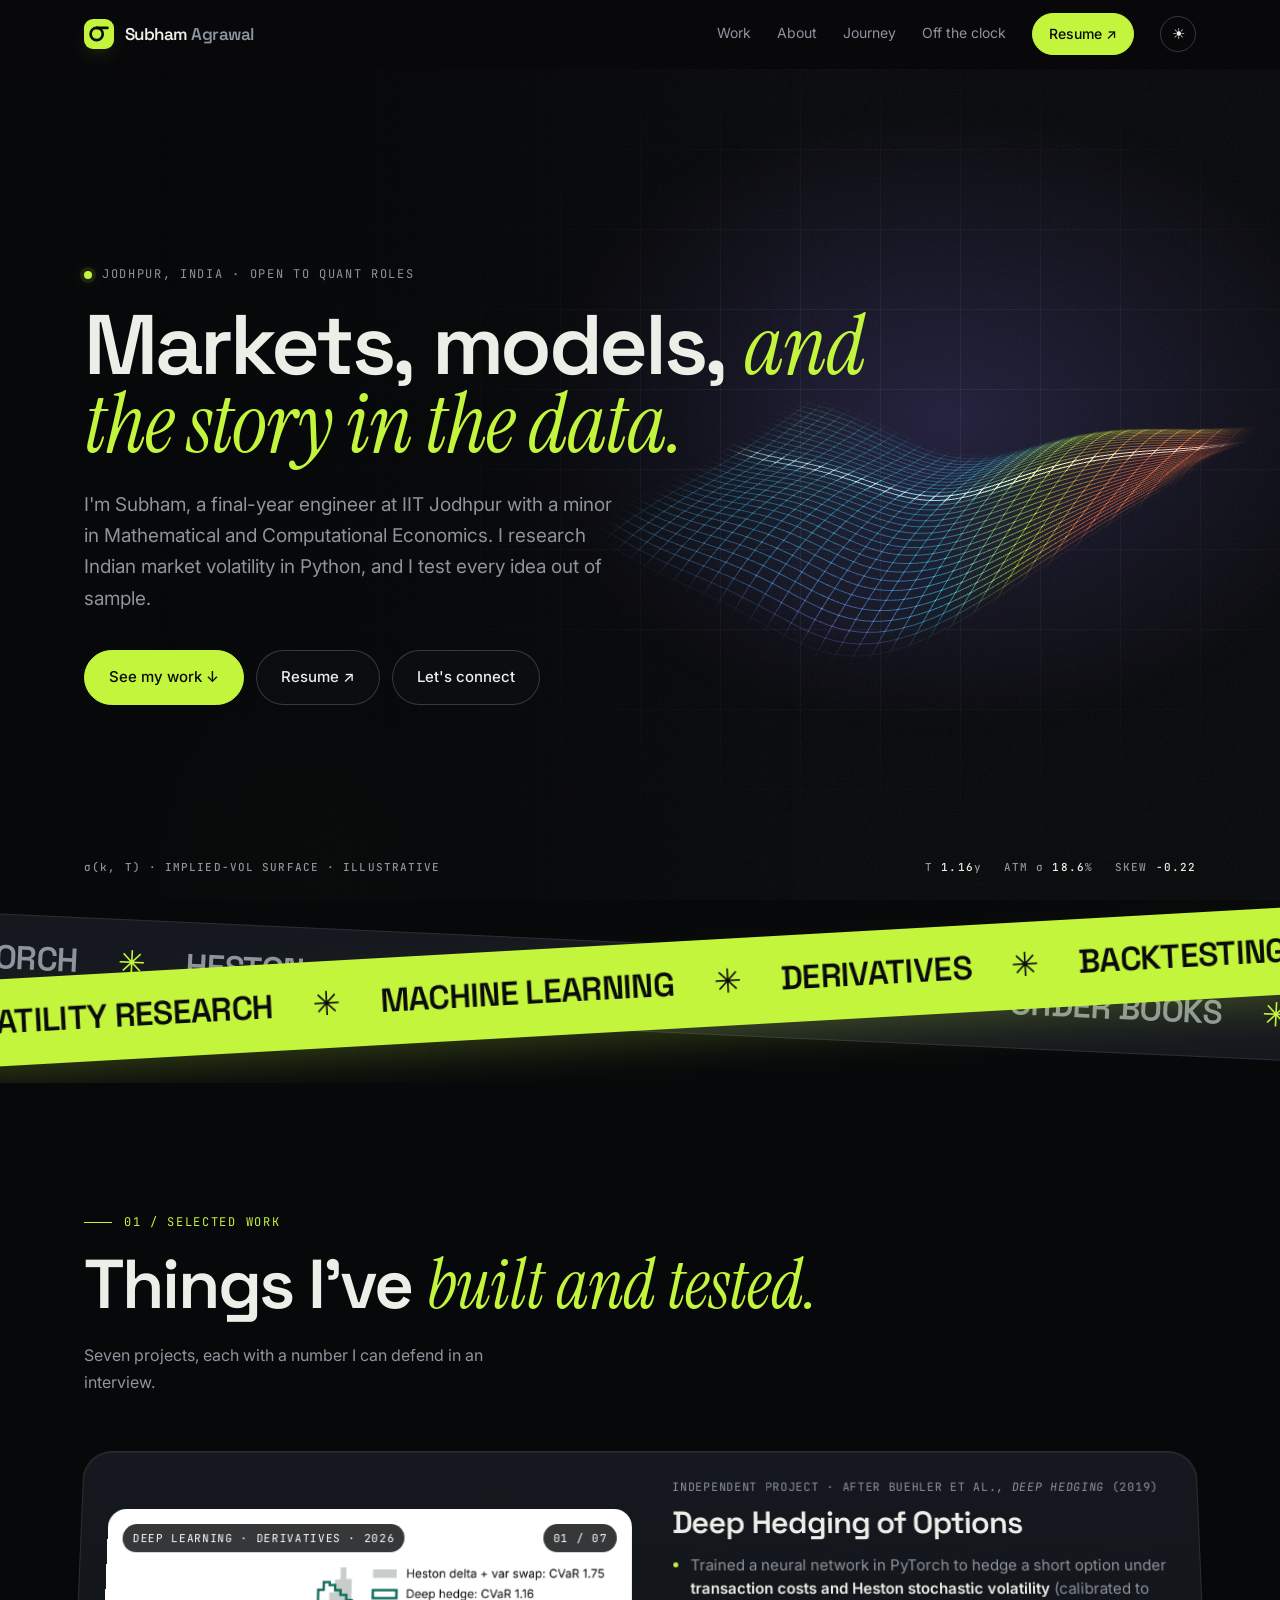
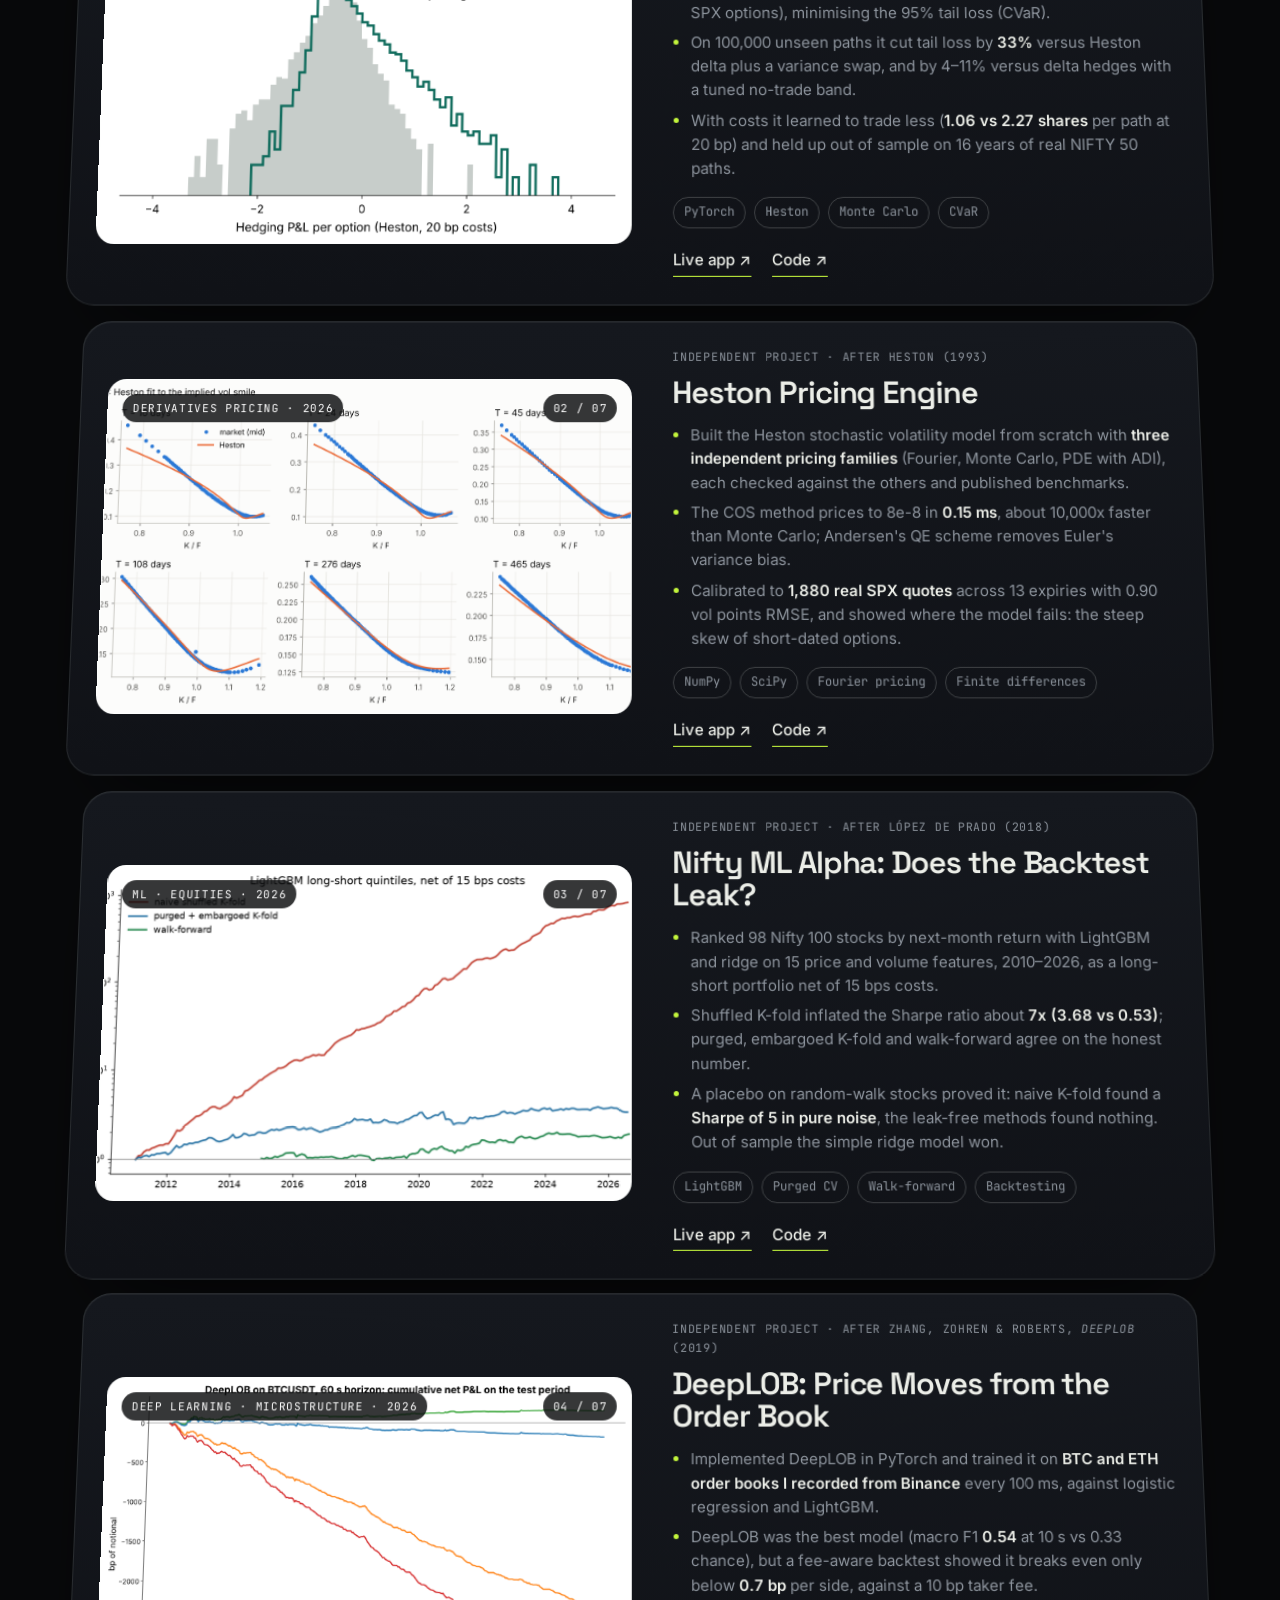
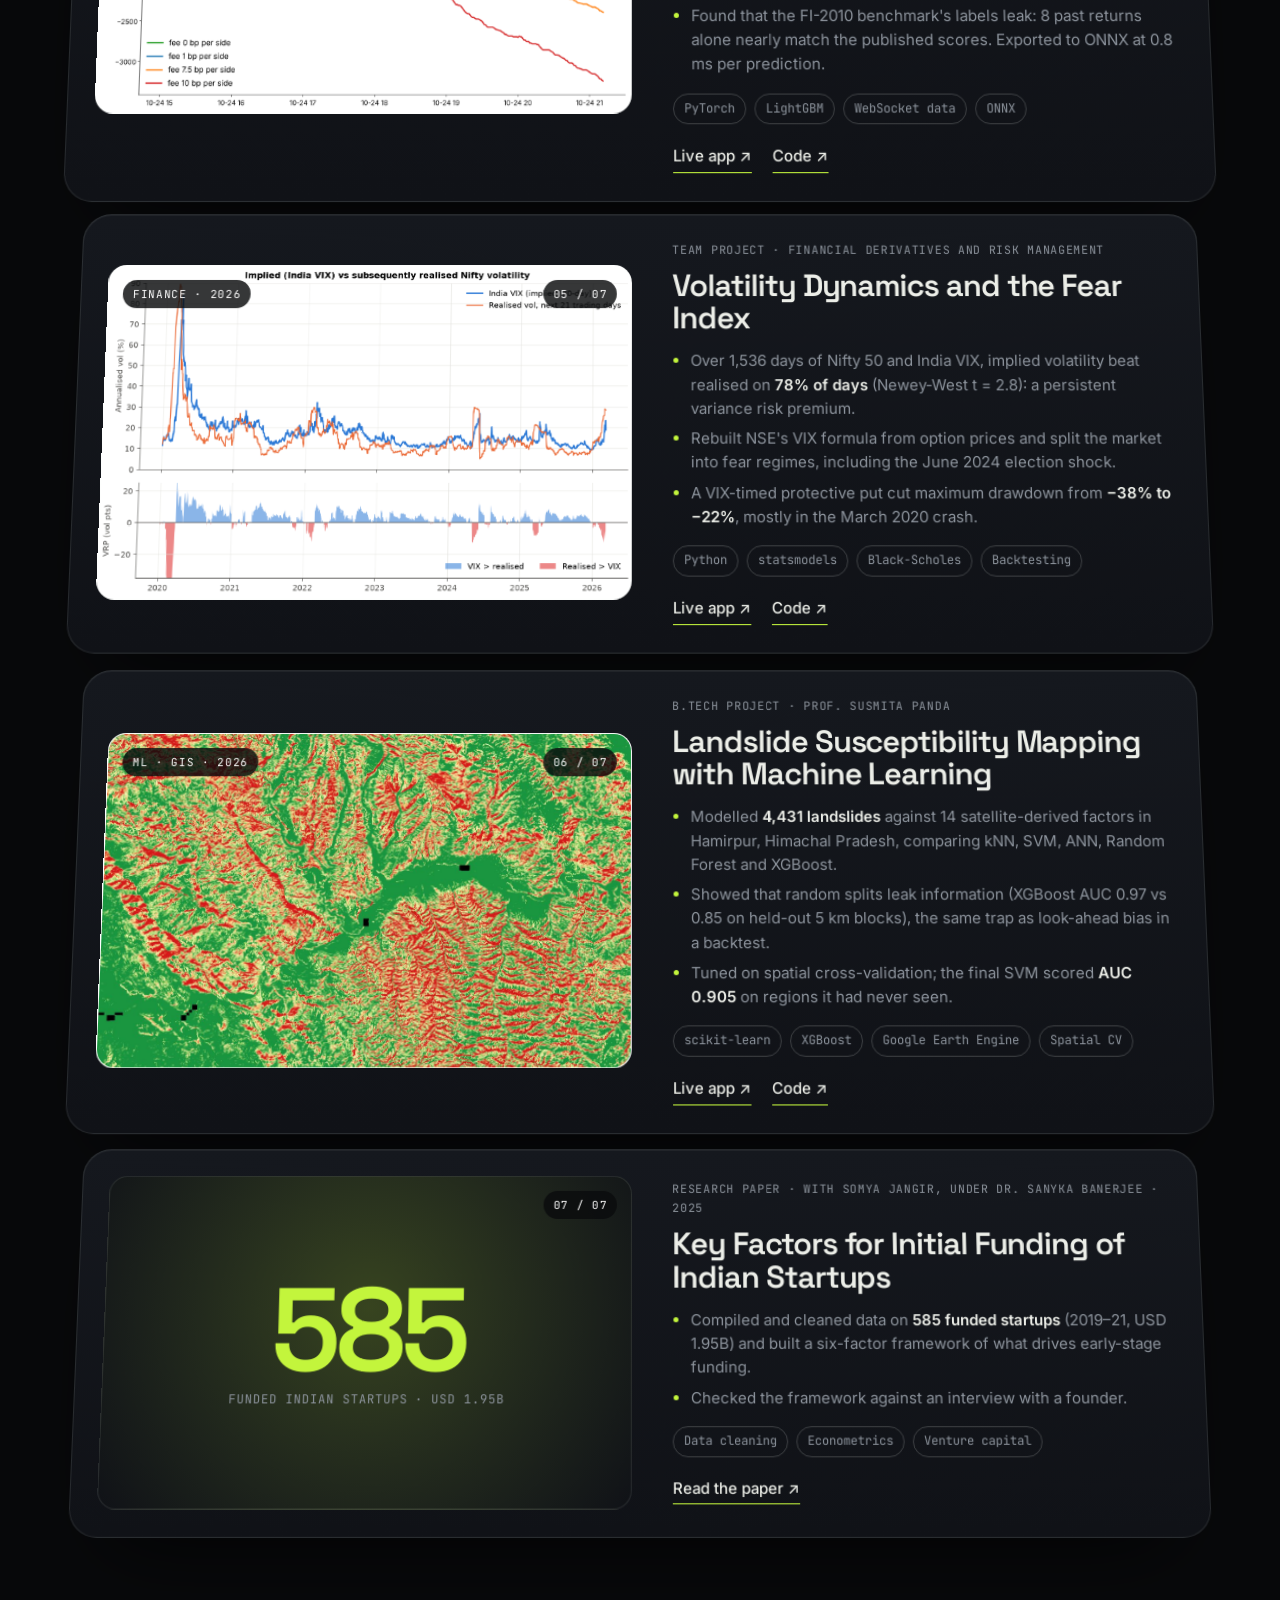
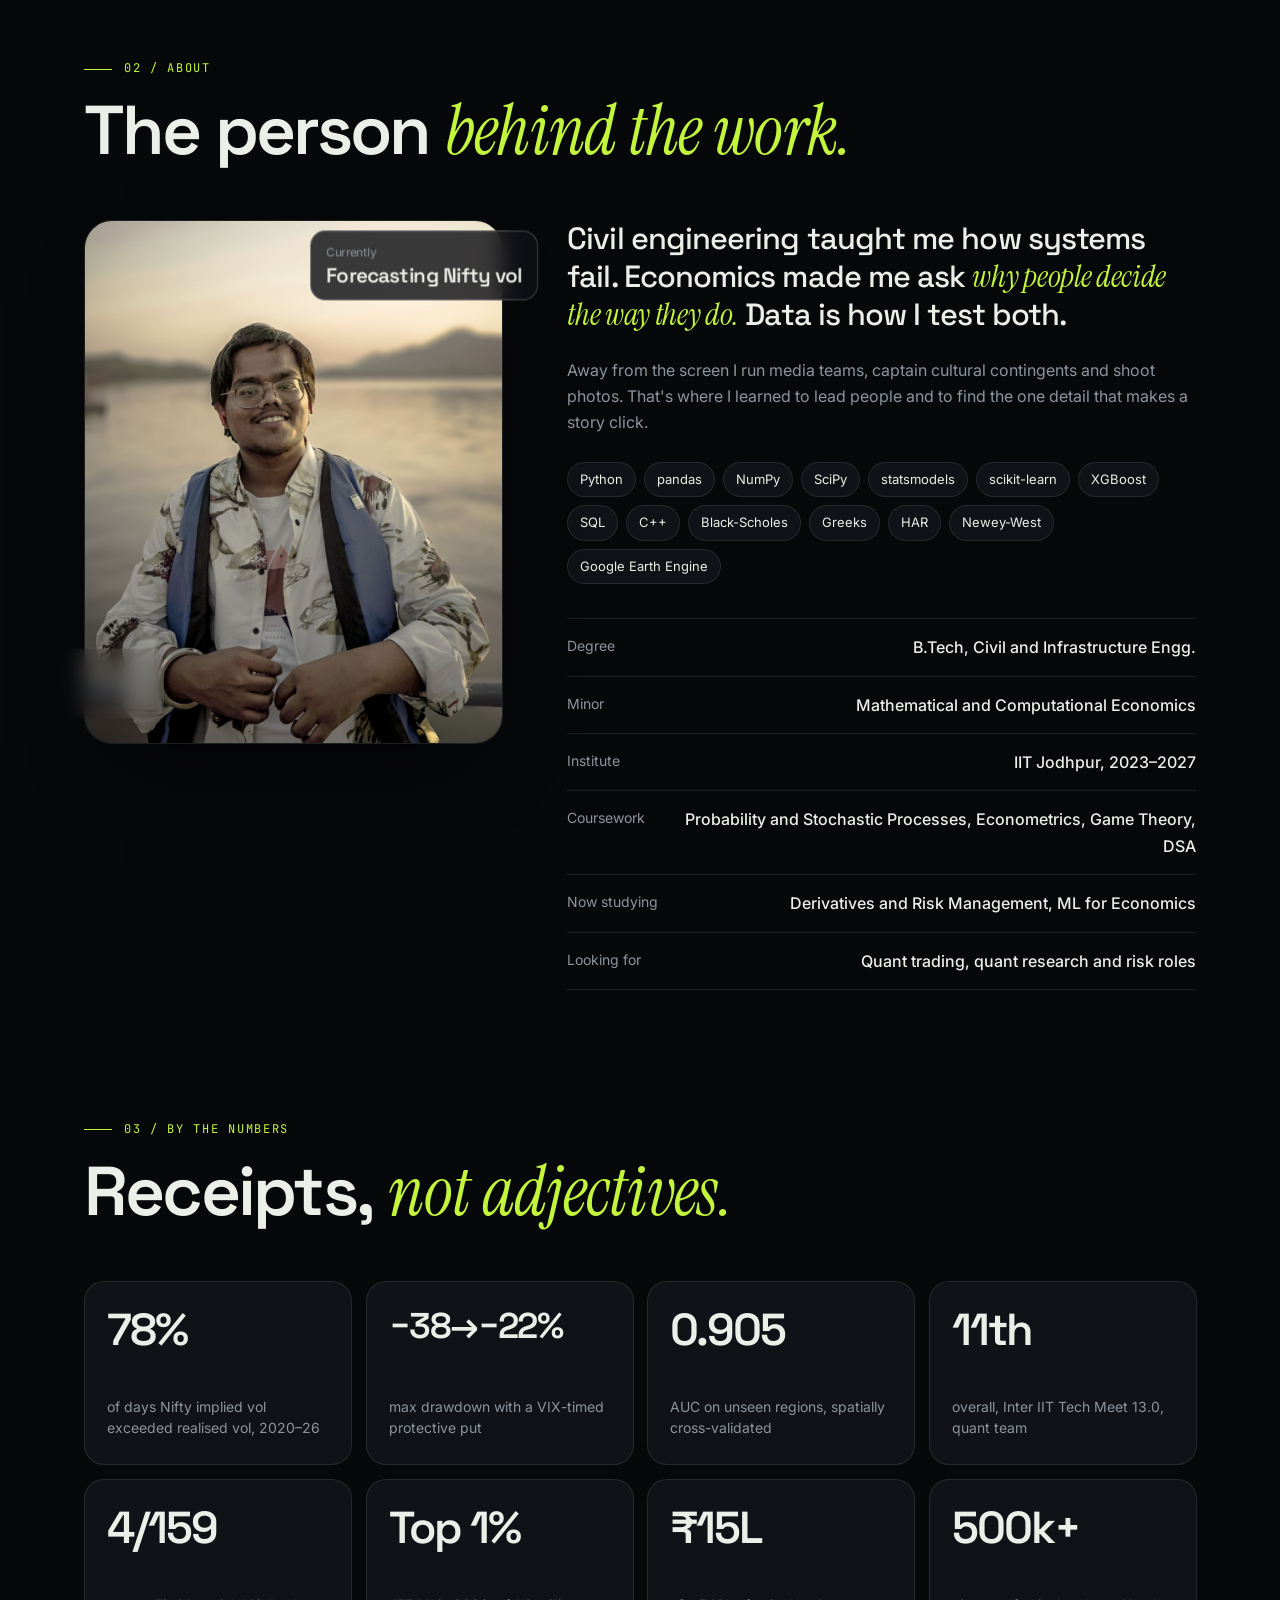
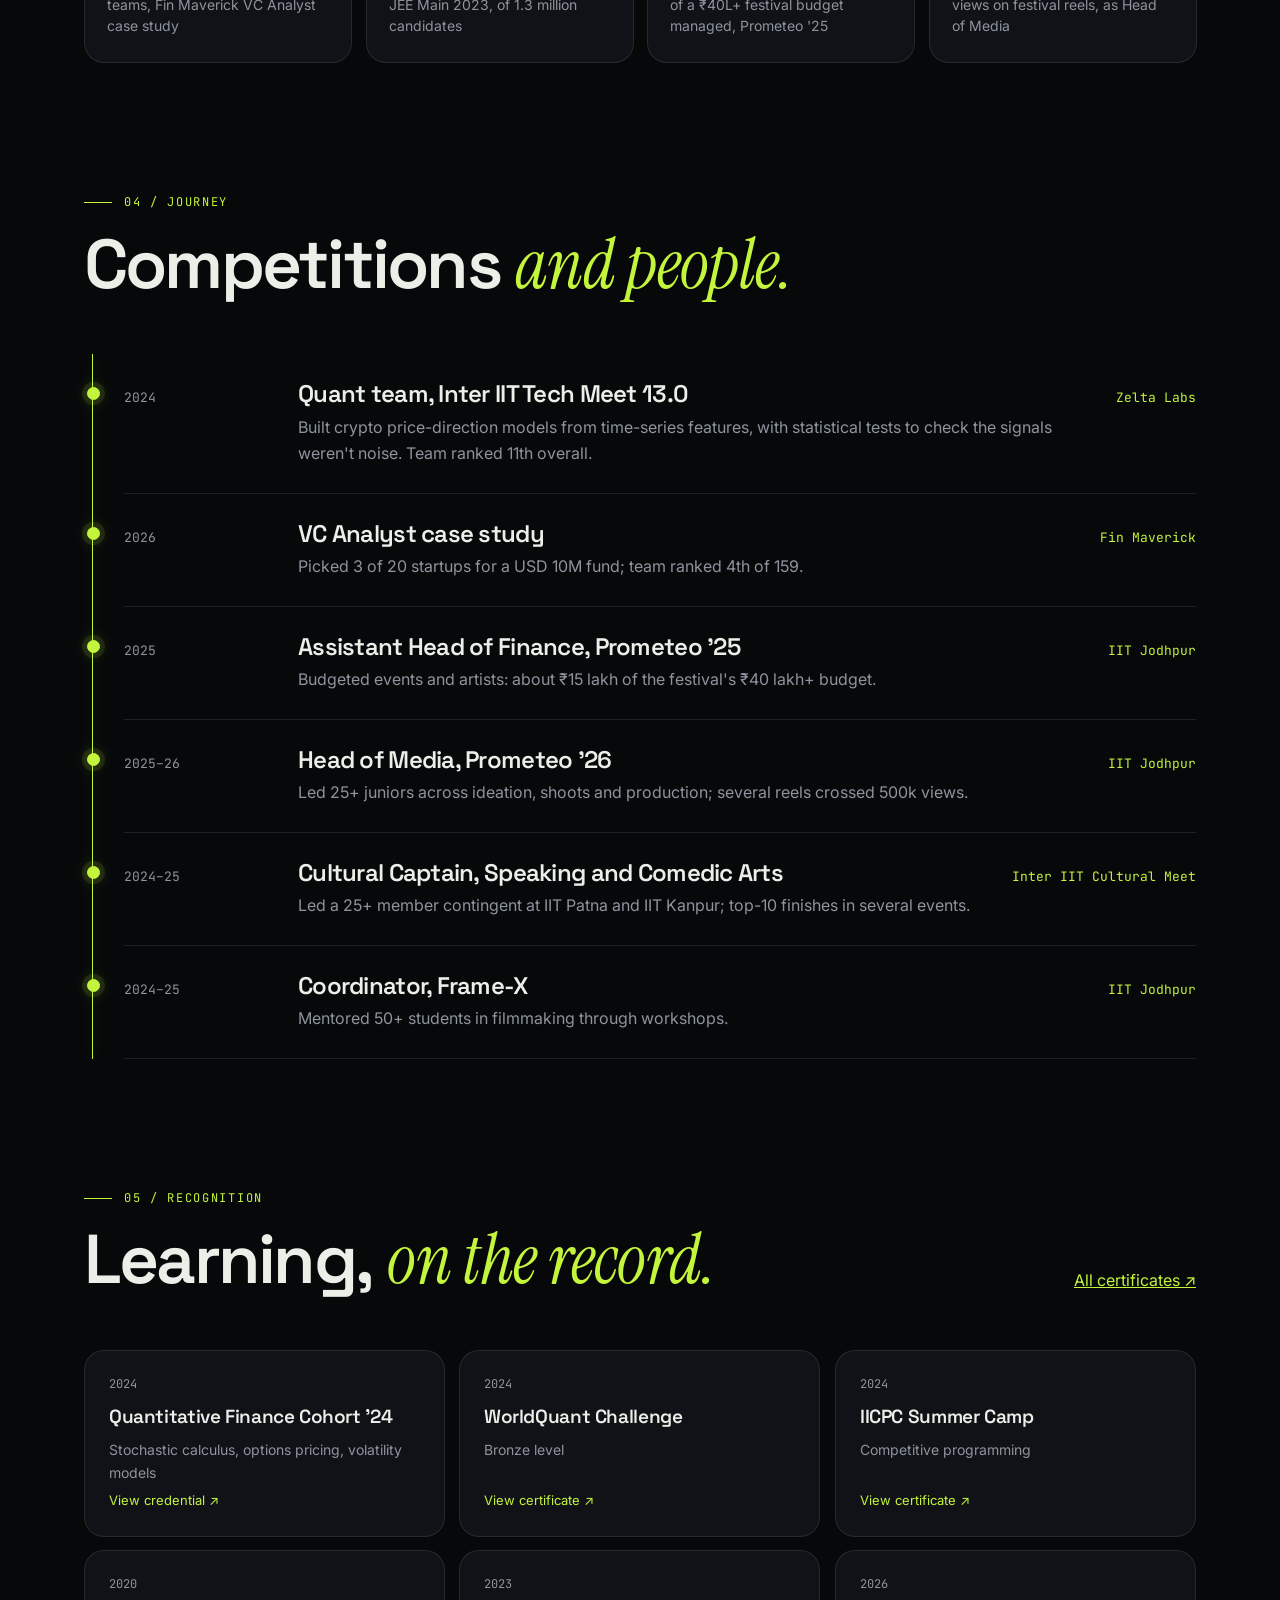
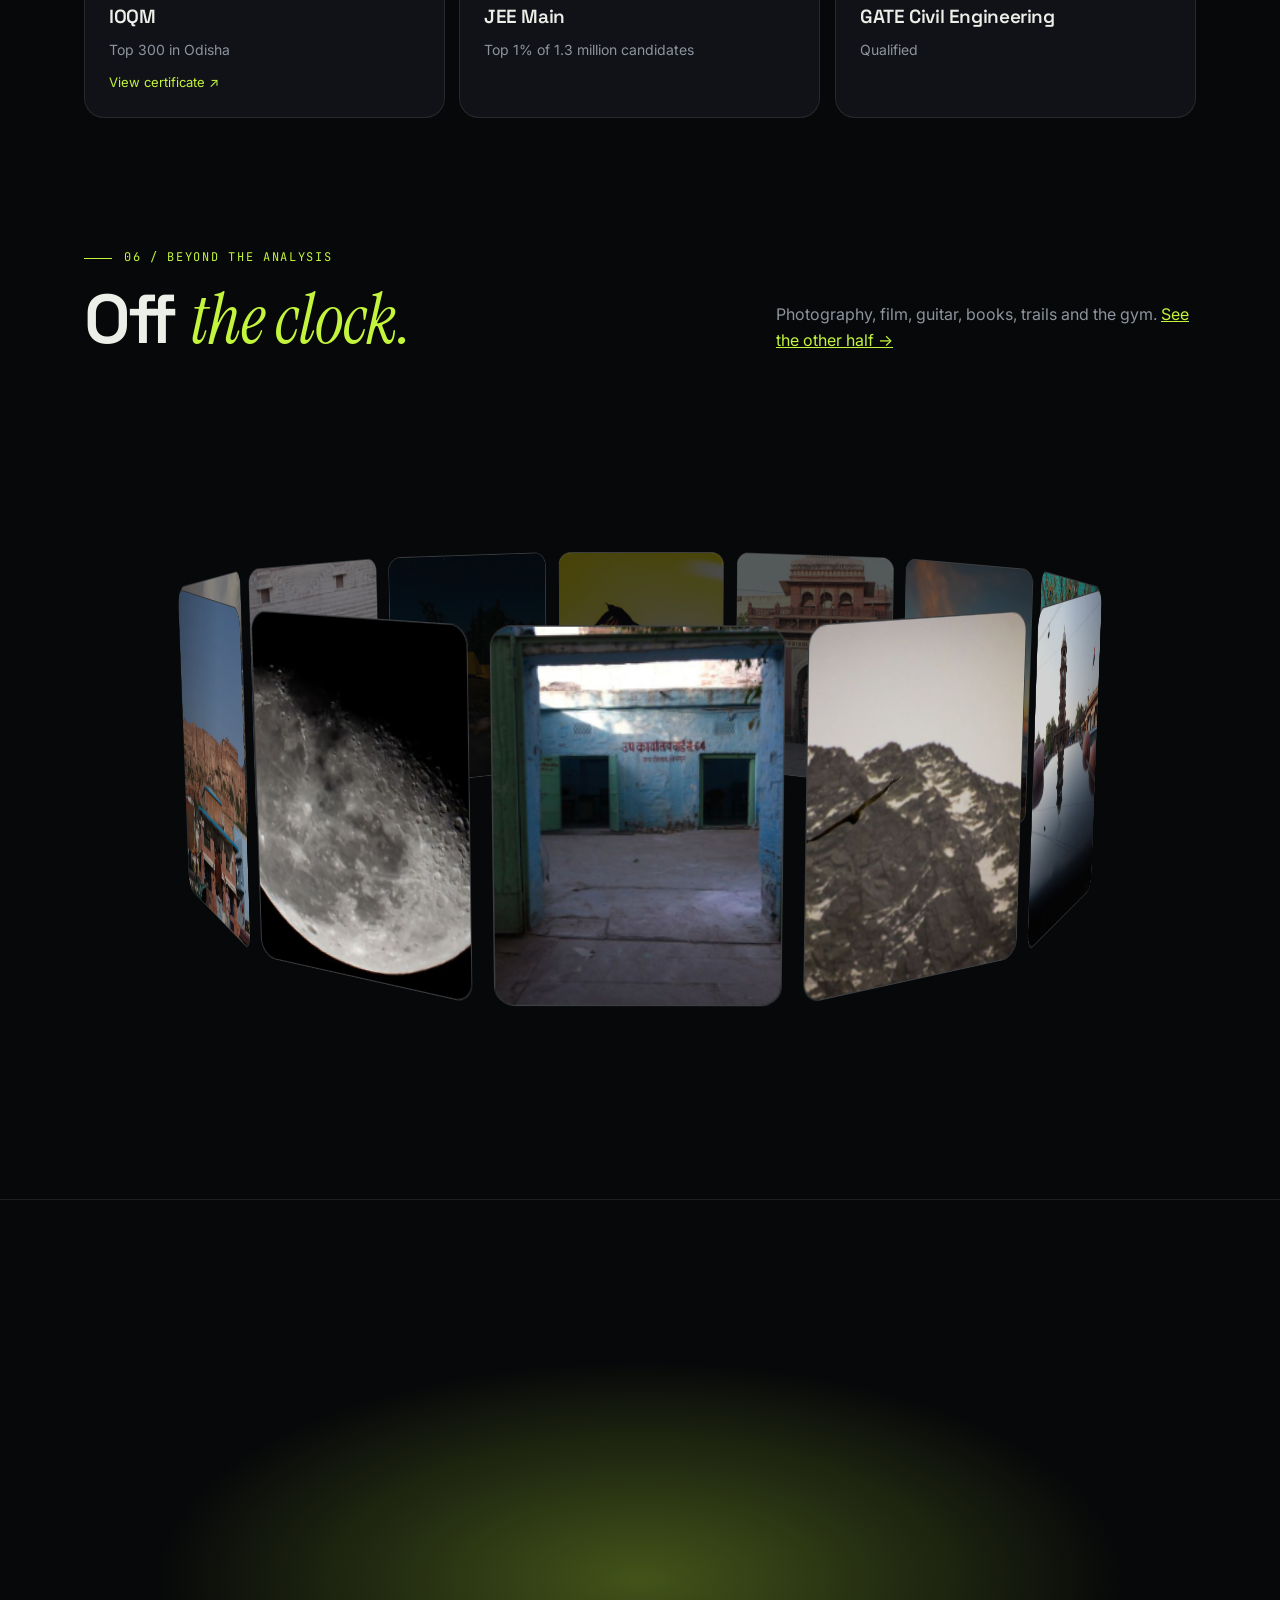
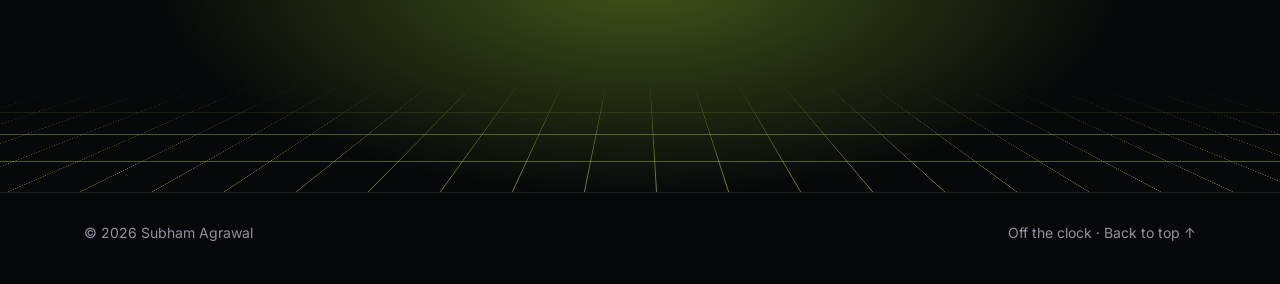
==== index.html @ 83b61c4b "New logo: sigma mark with name, plus favicon and touch icon Co-Authored-By: Claude Opus 5.5 (1M cont" ====
<!doctype html>
<html lang="en">
<head>
<meta charset="utf-8">
<meta name="viewport" content="width=device-width, initial-scale=1">
<title>Subham Agrawal</title>
<meta name="description" content="Subham Agrawal: final-year IIT Jodhpur undergraduate researching Indian market volatility, India VIX and out-of-sample model testing. Open to quant trading and research roles.">
<meta property="og:title" content="Subham Agrawal">
<meta property="og:description" content="Markets, models, and the story in the data.">
<meta property="og:image" content="img/portrait.jpg">
<script>!function(r){r.classList.add('js');try{var t=localStorage.getItem('theme');if(t)r.setAttribute('data-theme',t);if(!matchMedia('(prefers-reduced-motion: reduce)').matches&&(sessionStorage.getItem('pt')||!sessionStorage.getItem('seen')))r.classList.add('cover');}catch(e){}setTimeout(function(){r.classList.remove('cover')},4000)}(document.documentElement)</script>
<link rel="icon" href="favicon.svg" type="image/svg+xml">
<link rel="apple-touch-icon" href="apple-touch-icon.png">
<link rel="preconnect" href="https://fonts.googleapis.com">
<link rel="preconnect" href="https://fonts.gstatic.com" crossorigin>
<link href="https://fonts.googleapis.com/css2?family=Instrument+Serif:ital@0;1&family=Inter:wght@400;500;600&family=JetBrains+Mono:wght@500&family=Space+Grotesk:wght@500;600;700&display=swap" rel="stylesheet">
<link rel="stylesheet" href="style.css">
</head>
<body data-tag="Markets, models, and the story in the data.">
<nav><div class="wrap">
  <a class="logo" href="#" aria-label="Subham Agrawal, home"><span class="mark" aria-hidden="true"><svg viewBox="0 0 32 32"><circle cx="13.5" cy="16" r="6.5"/><path d="M13.5 9.5H25"/></svg></span><span class="lt">Subham <b>Agrawal</b></span></a>
  <div class="menu">
    <a href="#work">Work</a>
    <a href="#about" class="hide-md">About</a>
    <a href="#journey" class="hide-md">Journey</a>
    <a href="life.html">Off the clock</a>
    <a href="Subham_Agrawal_Resume.pdf" target="_blank" rel="noopener" class="pill hide-md">Resume ↗</a>
    <button id="theme" aria-label="Toggle dark mode">☾</button>
  </div>
</div></nav>

<main>
<header class="hero" data-intro>
  <canvas id="surface" aria-hidden="true"></canvas>
  <div class="hero-scrim" aria-hidden="true"></div>
  <div class="wrap hero-in">
    <div class="eyebrow rise" style="--dl:.15s"><span class="dot"></span>Jodhpur, India · Open to quant roles</div>
    <h1>Markets, models, <em>and the story in the data.</em></h1>
    <p class="lead rise" style="--dl:.55s">I'm Subham, a final-year engineer at IIT Jodhpur with a minor in Mathematical and Computational Economics. I research Indian market volatility in Python, and I test every idea out of sample.</p>
    <div class="btns rise" style="--dl:.7s">
      <a class="btn primary" href="#work">See my work ↓</a>
      <a class="btn" href="Subham_Agrawal_Resume.pdf" target="_blank" rel="noopener">Resume ↗</a>
      <a class="btn" href="#contact">Let's connect</a>
    </div>
  </div>
  <div class="hero-hud rise" style="--dl:.9s" aria-hidden="true">
    <span>σ(k, T) · IMPLIED-VOL SURFACE · ILLUSTRATIVE</span>
    <span class="hh-r"><span>T <b id="hh-t">0.50</b>y</span><span>ATM σ <b id="hh-s">16.0</b>%</span><span>SKEW <b id="hh-k">−0.20</b></span></span>
  </div>
</header>

<div class="ribbons" aria-hidden="true">
  <div class="marquee r2"><div class="track">
    <span>PyTorch</span><span>✳</span><span>Heston</span><span>✳</span><span>Monte Carlo</span><span>✳</span><span>Purged CV</span><span>✳</span><span>Order books</span><span>✳</span><span>CVaR</span><span>✳</span>
    <span>PyTorch</span><span>✳</span><span>Heston</span><span>✳</span><span>Monte Carlo</span><span>✳</span><span>Purged CV</span><span>✳</span><span>Order books</span><span>✳</span><span>CVaR</span><span>✳</span>
  </div></div>
  <div class="marquee r1"><div class="track">
    <span>Volatility research</span><span>✳</span><span>Machine learning</span><span>✳</span><span>Derivatives</span><span>✳</span><span>Backtesting</span><span>✳</span><span>Photography</span><span>✳</span><span>Leadership</span><span>✳</span>
    <span>Volatility research</span><span>✳</span><span>Machine learning</span><span>✳</span><span>Derivatives</span><span>✳</span><span>Backtesting</span><span>✳</span><span>Photography</span><span>✳</span><span>Leadership</span><span>✳</span>
  </div></div>
</div>

<div class="wrap">
<section id="work">
  <div class="sec-head reveal">
    <div><span class="num">01 / SELECTED WORK</span><h2>Things I've <em>built and tested.</em></h2></div>
    <p>Seven projects, each with a number I can defend in an interview.</p>
  </div>

  <div class="projects">
    <article class="project reveal">
      <div class="p-img"><span class="tag-float">DEEP LEARNING · DERIVATIVES · 2026</span><img src="img/proj-hedge.png" alt="Distribution of hedging profit and loss: deep hedge versus Heston delta hedge, with a much thinner loss tail for the deep hedge" loading="lazy"></div>
      <div>
        <div class="p-meta">Independent project · after Buehler et al., <i>Deep Hedging</i> (2019)</div>
        <h3>Deep Hedging of Options</h3>
        <ul>
          <li>Trained a neural network in PyTorch to hedge a short option under <b>transaction costs and Heston stochastic volatility</b> (calibrated to SPX options), minimising the 95% tail loss (CVaR).</li>
          <li>On 100,000 unseen paths it cut tail loss by <b>33%</b> versus Heston delta plus a variance swap, and by 4–11% versus delta hedges with a tuned no-trade band.</li>
          <li>With costs it learned to trade less (<b>1.06 vs 2.27 shares</b> per path at 20 bp) and held up out of sample on 16 years of real NIFTY 50 paths.</li>
        </ul>
        <div class="chips"><span class="chip">PyTorch</span><span class="chip">Heston</span><span class="chip">Monte Carlo</span><span class="chip">CVaR</span></div>
        <div class="p-links"><a href="https://subham-deep-hedging.streamlit.app/" target="_blank" rel="noopener">Live app ↗</a><a href="https://github.com/Subham1709/Deep-Hedging-of-Options" target="_blank" rel="noopener">Code ↗</a></div>
      </div>
    </article>

    <article class="project reveal">
      <div class="p-img"><span class="tag-float">DERIVATIVES PRICING · 2026</span><img src="img/proj-heston.png" alt="Heston model fitted to the SPX implied volatility smile at six expiries from 16 to 465 days" loading="lazy"></div>
      <div>
        <div class="p-meta">Independent project · after Heston (1993)</div>
        <h3>Heston Pricing Engine</h3>
        <ul>
          <li>Built the Heston stochastic volatility model from scratch with <b>three independent pricing families</b> (Fourier, Monte Carlo, PDE with ADI), each checked against the others and published benchmarks.</li>
          <li>The COS method prices to 8e-8 in <b>0.15 ms</b>, about 10,000x faster than Monte Carlo; Andersen's QE scheme removes Euler's variance bias.</li>
          <li>Calibrated to <b>1,880 real SPX quotes</b> across 13 expiries with 0.90 vol points RMSE, and showed where the model fails: the steep skew of short-dated options.</li>
        </ul>
        <div class="chips"><span class="chip">NumPy</span><span class="chip">SciPy</span><span class="chip">Fourier pricing</span><span class="chip">Finite differences</span></div>
        <div class="p-links"><a href="https://subham-heston-engine.streamlit.app/" target="_blank" rel="noopener">Live app ↗</a><a href="https://github.com/Subham1709/Heston_Pricing_Engine" target="_blank" rel="noopener">Code ↗</a></div>
      </div>
    </article>

    <article class="project reveal">
      <div class="p-img"><span class="tag-float">ML · EQUITIES · 2026</span><img src="img/proj-nifty.png" alt="Equity curves of a LightGBM long-short Nifty 100 strategy under naive, purged and walk-forward validation" loading="lazy"></div>
      <div>
        <div class="p-meta">Independent project · after López de Prado (2018)</div>
        <h3>Nifty ML Alpha: Does the Backtest Leak?</h3>
        <ul>
          <li>Ranked 98 Nifty 100 stocks by next-month return with LightGBM and ridge on 15 price and volume features, 2010–2026, as a long-short portfolio net of 15 bps costs.</li>
          <li>Shuffled K-fold inflated the Sharpe ratio about <b>7x (3.68 vs 0.53)</b>; purged, embargoed K-fold and walk-forward agree on the honest number.</li>
          <li>A placebo on random-walk stocks proved it: naive K-fold found a <b>Sharpe of 5 in pure noise</b>, the leak-free methods found nothing. Out of sample the simple ridge model won.</li>
        </ul>
        <div class="chips"><span class="chip">LightGBM</span><span class="chip">Purged CV</span><span class="chip">Walk-forward</span><span class="chip">Backtesting</span></div>
        <div class="p-links"><a href="https://subham-nifty-ml-alpha.streamlit.app/" target="_blank" rel="noopener">Live app ↗</a><a href="https://github.com/Subham1709/Nifty_ML_Alpha" target="_blank" rel="noopener">Code ↗</a></div>
      </div>
    </article>

    <article class="project reveal">
      <div class="p-img"><span class="tag-float">DEEP LEARNING · MICROSTRUCTURE · 2026</span><img src="img/proj-deeplob.png" alt="Cumulative net profit of DeepLOB predictions on Bitcoin at fees from 0 to 10 basis points: positive only without fees" loading="lazy"></div>
      <div>
        <div class="p-meta">Independent project · after Zhang, Zohren &amp; Roberts, <i>DeepLOB</i> (2019)</div>
        <h3>DeepLOB: Price Moves from the Order Book</h3>
        <ul>
          <li>Implemented DeepLOB in PyTorch and trained it on <b>BTC and ETH order books I recorded from Binance</b> every 100 ms, against logistic regression and LightGBM.</li>
          <li>DeepLOB was the best model (macro F1 <b>0.54</b> at 10 s vs 0.33 chance), but a fee-aware backtest showed it breaks even only below <b>0.7 bp</b> per side, against a 10 bp taker fee.</li>
          <li>Found that the FI-2010 benchmark's labels leak: 8 past returns alone nearly match the published scores. Exported to ONNX at 0.8 ms per prediction.</li>
        </ul>
        <div class="chips"><span class="chip">PyTorch</span><span class="chip">LightGBM</span><span class="chip">WebSocket data</span><span class="chip">ONNX</span></div>
        <div class="p-links"><a href="https://subham-deeplob.streamlit.app/" target="_blank" rel="noopener">Live app ↗</a><a href="https://github.com/Subham1709/DeepLOB" target="_blank" rel="noopener">Code ↗</a></div>
      </div>
    </article>

    <article class="project reveal">
      <div class="p-img"><span class="tag-float">FINANCE · 2026</span><img src="img/proj-vix.png" alt="India VIX versus subsequently realised Nifty volatility, 2020 to 2026" loading="lazy"></div>
      <div>
        <div class="p-meta">Team project · Financial Derivatives and Risk Management</div>
        <h3>Volatility Dynamics and the Fear Index</h3>
        <ul>
          <li>Over 1,536 days of Nifty 50 and India VIX, implied volatility beat realised on <b>78% of days</b> (Newey-West t = 2.8): a persistent variance risk premium.</li>
          <li>Rebuilt NSE's VIX formula from option prices and split the market into fear regimes, including the June 2024 election shock.</li>
          <li>A VIX-timed protective put cut maximum drawdown from <b>−38% to −22%</b>, mostly in the March 2020 crash.</li>
        </ul>
        <div class="chips"><span class="chip">Python</span><span class="chip">statsmodels</span><span class="chip">Black-Scholes</span><span class="chip">Backtesting</span></div>
        <div class="p-links"><a href="https://subham-fdrm-vix.streamlit.app/" target="_blank" rel="noopener">Live app ↗</a><a href="https://github.com/Subham1709/FDRM_VIX" target="_blank" rel="noopener">Code ↗</a></div>
      </div>
    </article>

    <article class="project reveal">
      <div class="p-img"><span class="tag-float">ML · GIS · 2026</span><img src="img/proj-landslide.jpg" alt="Landslide susceptibility map of Hamirpur, Himachal Pradesh" loading="lazy"></div>
      <div>
        <div class="p-meta">B.Tech project · Prof. Susmita Panda</div>
        <h3>Landslide Susceptibility Mapping with Machine Learning</h3>
        <ul>
          <li>Modelled <b>4,431 landslides</b> against 14 satellite-derived factors in Hamirpur, Himachal Pradesh, comparing kNN, SVM, ANN, Random Forest and XGBoost.</li>
          <li>Showed that random splits leak information (XGBoost AUC 0.97 vs 0.85 on held-out 5 km blocks), the same trap as look-ahead bias in a backtest.</li>
          <li>Tuned on spatial cross-validation; the final SVM scored <b>AUC 0.905</b> on regions it had never seen.</li>
        </ul>
        <div class="chips"><span class="chip">scikit-learn</span><span class="chip">XGBoost</span><span class="chip">Google Earth Engine</span><span class="chip">Spatial CV</span></div>
        <div class="p-links"><a href="https://subham-btp-landslide.streamlit.app/" target="_blank" rel="noopener">Live app ↗</a><a href="https://github.com/Subham1709/BTP" target="_blank" rel="noopener">Code ↗</a></div>
      </div>
    </article>

    <article class="project reveal">
      <div class="p-img p-type"><div><div class="big">585</div><div class="cap">funded Indian startups · USD 1.95B</div></div></div>
      <div>
        <div class="p-meta">Research paper · with Somya Jangir, under Dr. Sanyka Banerjee · 2025</div>
        <h3>Key Factors for Initial Funding of Indian Startups</h3>
        <ul>
          <li>Compiled and cleaned data on <b>585 funded startups</b> (2019–21, USD 1.95B) and built a six-factor framework of what drives early-stage funding.</li>
          <li>Checked the framework against an interview with a founder.</li>
        </ul>
        <div class="chips"><span class="chip">Data cleaning</span><span class="chip">Econometrics</span><span class="chip">Venture capital</span></div>
        <div class="p-links"><a href="https://drive.google.com/drive/folders/1DRlyDjdXAykTRInqGvbj8JNcpJaTCu94?usp=sharing" target="_blank" rel="noopener">Read the paper ↗</a></div>
      </div>
    </article>
  </div>
</section>

<section id="about">
  <div class="sec-head reveal"><div><span class="num">02 / ABOUT</span><h2>The person <em>behind the work.</em></h2></div></div>
  <div class="about">
    <div class="portrait reveal">
      <div class="p3d">
        <div class="frame"><img src="img/portrait.jpg" alt="Subham Agrawal by a lake at sunset" width="1000" height="1250" loading="lazy"></div>
        <div class="badge b2"><small>Currently</small><b>Forecasting Nifty vol</b></div>
        <div class="badge b1"><small>IIT Jodhpur</small><b>B.Tech '27</b></div>
      </div>
    </div>
    <div>
      <div class="reveal">
        <p class="big">Civil engineering taught me how systems fail. Economics made me ask <em>why people decide the way they do.</em> Data is how I test both.</p>
        <p style="color:var(--muted);margin-top:22px">Away from the screen I run media teams, captain cultural contingents and shoot photos. That's where I learned to lead people and to find the one detail that makes a story click.</p>
        <div class="toolkit">
          <span>Python</span><span>pandas</span><span>NumPy</span><span>SciPy</span><span>statsmodels</span><span>scikit-learn</span><span>XGBoost</span><span>SQL</span><span>C++</span><span>Black-Scholes</span><span>Greeks</span><span>HAR</span><span>Newey-West</span><span>Google Earth Engine</span>
        </div>
      </div>
      <div class="facts reveal">
        <div class="fact"><span>Degree</span><span>B.Tech, Civil and Infrastructure Engg.</span></div>
        <div class="fact"><span>Minor</span><span>Mathematical and Computational Economics</span></div>
        <div class="fact"><span>Institute</span><span>IIT Jodhpur, 2023–2027</span></div>
        <div class="fact"><span>Coursework</span><span>Probability and Stochastic Processes, Econometrics, Game Theory, DSA</span></div>
        <div class="fact"><span>Now studying</span><span>Derivatives and Risk Management, ML for Economics</span></div>
        <div class="fact"><span>Looking for</span><span>Quant trading, quant research and risk roles</span></div>
      </div>
    </div>
  </div>
</section>

<section id="numbers">
  <div class="sec-head reveal"><div><span class="num">03 / BY THE NUMBERS</span><h2>Receipts, <em>not adjectives.</em></h2></div></div>
  <div class="stats reveal">
    <div class="stat"><b>78%</b><span>of days Nifty implied vol exceeded realised vol, 2020–26</span></div>
    <div class="stat"><b class="sm">−38→−22%</b><span>max drawdown with a VIX-timed protective put</span></div>
    <div class="stat"><b>0.905</b><span>AUC on unseen regions, spatially cross-validated</span></div>
    <div class="stat"><b>11th</b><span>overall, Inter IIT Tech Meet 13.0, quant team</span></div>
    <div class="stat"><b>4/159</b><span>teams, Fin Maverick VC Analyst case study</span></div>
    <div class="stat"><b>Top 1%</b><span>JEE Main 2023, of 1.3 million candidates</span></div>
    <div class="stat"><b>₹15L</b><span>of a ₹40L+ festival budget managed, Prometeo '25</span></div>
    <div class="stat"><b>500k+</b><span>views on festival reels, as Head of Media</span></div>
  </div>
</section>

<section id="journey">
  <div class="sec-head reveal"><div><span class="num">04 / JOURNEY</span><h2>Competitions <em>and people.</em></h2></div></div>
  <div class="timeline">
    <div class="tl reveal"><span class="yr">2024</span><div><h4>Quant team, Inter IIT Tech Meet 13.0</h4><p>Built crypto price-direction models from time-series features, with statistical tests to check the signals weren't noise. Team ranked 11th overall.</p></div><span class="org">Zelta Labs</span></div>
    <div class="tl reveal"><span class="yr">2026</span><div><h4>VC Analyst case study</h4><p>Picked 3 of 20 startups for a USD 10M fund; team ranked 4th of 159.</p></div><span class="org">Fin Maverick</span></div>
    <div class="tl reveal"><span class="yr">2025</span><div><h4>Assistant Head of Finance, Prometeo '25</h4><p>Budgeted events and artists: about ₹15 lakh of the festival's ₹40 lakh+ budget.</p></div><span class="org">IIT Jodhpur</span></div>
    <div class="tl reveal"><span class="yr">2025–26</span><div><h4>Head of Media, Prometeo '26</h4><p>Led 25+ juniors across ideation, shoots and production; several reels crossed 500k views.</p></div><span class="org">IIT Jodhpur</span></div>
    <div class="tl reveal"><span class="yr">2024–25</span><div><h4>Cultural Captain, Speaking and Comedic Arts</h4><p>Led a 25+ member contingent at IIT Patna and IIT Kanpur; top-10 finishes in several events.</p></div><span class="org">Inter IIT Cultural Meet</span></div>
    <div class="tl reveal"><span class="yr">2024–25</span><div><h4>Coordinator, Frame-X</h4><p>Mentored 50+ students in filmmaking through workshops.</p></div><span class="org">IIT Jodhpur</span></div>
  </div>
</section>

<section id="recognition">
  <div class="sec-head reveal"><div><span class="num">05 / RECOGNITION</span><h2>Learning, <em>on the record.</em></h2></div><p><a href="https://drive.google.com/drive/folders/1DF7dOJQuO5HEfbirFlYNqWcP8uMit14j?usp=sharing" target="_blank" rel="noopener" style="color:var(--accent)">All certificates ↗</a></p></div>
  <div class="recog reveal">
    <a class="rc" href="https://credsverse.com/credentials/fb394c24-68a1-429c-a0e9-6f4c06b3bbfe" target="_blank" rel="noopener"><span class="yr">2024</span><strong>Quantitative Finance Cohort '24</strong><span class="d">Stochastic calculus, options pricing, volatility models</span><span class="go">View credential ↗</span></a>
    <a class="rc" href="https://drive.google.com/file/d/1Ai9T4OmtH8CdrXAeMgB1MoSNol4ROZGu/view?usp=sharing" target="_blank" rel="noopener"><span class="yr">2024</span><strong>WorldQuant Challenge</strong><span class="d">Bronze level</span><span class="go">View certificate ↗</span></a>
    <a class="rc" href="https://drive.google.com/file/d/1OgtiTRjaguWNaxp2SFJDNibStaM4esqH/view?usp=sharing" target="_blank" rel="noopener"><span class="yr">2024</span><strong>IICPC Summer Camp</strong><span class="d">Competitive programming</span><span class="go">View certificate ↗</span></a>
    <a class="rc" href="https://drive.google.com/file/d/14cF2TTk1Kzqj_IvLtD4ZMzSbuDEJDora/view?usp=sharing" target="_blank" rel="noopener"><span class="yr">2020</span><strong>IOQM</strong><span class="d">Top 300 in Odisha</span><span class="go">View certificate ↗</span></a>
    <div class="rc"><span class="yr">2023</span><strong>JEE Main</strong><span class="d">Top 1% of 1.3 million candidates</span></div>
    <div class="rc"><span class="yr">2026</span><strong>GATE Civil Engineering</strong><span class="d">Qualified</span></div>
  </div>
</section>

<section id="beyond">
  <div class="sec-head reveal"><div><span class="num">06 / BEYOND THE ANALYSIS</span><h2>Off <em>the clock.</em></h2></div><p>Photography, film, guitar, books, trails and the gym. <a href="life.html" style="color:var(--accent)">See the other half →</a></p></div>
  <div class="ring reveal" id="ring" data-cursor="Drag">
    <div class="ring-in">
      <a href="life.html#gallery" style="--i:0"><img src="img/thumbs/peacock-display.jpg" width="480" height="640" alt="Peacock in full display" loading="lazy" draggable="false"></a>
      <a href="life.html#gallery" style="--i:1"><img src="img/thumbs/sunset-valley.jpg" width="480" height="640" alt="Sunset over misty mountain valleys" loading="lazy" draggable="false"></a>
      <a href="life.html#gallery" style="--i:2"><img src="img/thumbs/street-gate.jpg" width="480" height="640" alt="Sardar Market gate in Jodhpur, a dog crossing the empty square" loading="lazy" draggable="false"></a>
      <a href="life.html#gallery" style="--i:3"><img src="img/thumbs/bird-liftoff.jpg" width="480" height="640" alt="Bird lifting off a branch at golden hour" loading="lazy" draggable="false"></a>
      <a href="life.html#gallery" style="--i:4"><img src="img/thumbs/camp-night.jpg" width="480" height="640" alt="Tents in a meadow under a night sky" loading="lazy" draggable="false"></a>
      <a href="life.html#gallery" style="--i:5"><img src="img/thumbs/stepwell-splash.jpg" width="480" height="640" alt="A splash rising from the water of a stone stepwell" loading="lazy" draggable="false"></a>
      <a href="life.html#gallery" style="--i:6"><img src="img/thumbs/hiker-peaks.jpg" width="480" height="640" alt="A lone hiker below a snow-streaked rock face" loading="lazy" draggable="false"></a>
      <a href="life.html#gallery" style="--i:7"><img src="img/thumbs/fort-blue.jpg" width="480" height="640" alt="A sandstone fort above blue houses" loading="lazy" draggable="false"></a>
      <a href="life.html#gallery" style="--i:8"><img src="img/thumbs/moon.jpg" width="480" height="640" alt="The moon, up close" loading="lazy" draggable="false"></a>
      <a href="life.html#gallery" style="--i:9"><img src="img/thumbs/green-doors.jpg" width="480" height="640" alt="Open green doors framing a blue courtyard" loading="lazy" draggable="false"></a>
      <a href="life.html#gallery" style="--i:10"><img src="img/thumbs/raptor-peaks.jpg" width="480" height="640" alt="A raptor gliding in front of a rocky peak" loading="lazy" draggable="false"></a>
      <a href="life.html#gallery" style="--i:11"><img src="img/thumbs/tower-reflection.jpg" width="480" height="640" alt="A clock tower reflected upside down" loading="lazy" draggable="false"></a>
    </div>
  </div>
  <p class="ring-cap reveal"><span>Drag to spin</span><a href="life.html">27 frames in three chapters →</a></p>
</section>
</div>

<section id="contact" class="contact">
  <div class="floor" aria-hidden="true"></div>
  <div class="wrap reveal">
    <span class="num">07 / CONTACT</span>
    <h2>Let's <em>connect.</em></h2>
    <p class="lead" style="margin:18px auto 0">I'm open to quant trading, research and risk roles. The fastest way to reach me is email; my phone number is on my resume.</p>
    <div class="btns">
      <a class="btn primary" href="mailto:b23ci1038@iitj.ac.in">b23ci1038@iitj.ac.in</a>
      <button class="btn" id="copy">Copy email</button>
      <a class="btn" href="Subham_Agrawal_Resume.pdf" target="_blank" rel="noopener">Resume ↗</a>
      <a class="btn" href="https://www.linkedin.com/in/subham-agrawal-5b924128a/" target="_blank" rel="noopener">LinkedIn ↗</a>
      <a class="btn" href="https://github.com/Subham1709" target="_blank" rel="noopener">GitHub ↗</a>
    </div>
  </div>
</section>
</main>

<footer><div class="wrap"><span>© 2026 Subham Agrawal</span><span><a href="life.html">Off the clock</a> · <a href="#">Back to top ↑</a></span></div></footer>
<script src="vendor/lenis.min.js"></script>
<script src="main.js"></script>
<script src="surface.js"></script>
</body>
</html>
---- style.css ----
:root{
  --bg:#07080a; --bg-2:#0c0e12; --surface:#101217; --surface-2:#15181e; --text:#eceee8; --muted:#8d949d; --line:rgba(236,238,232,.1); --line-2:rgba(236,238,232,.2);
  --accent:#c3f53c; --accent-2:#ff7847; --accent-3:#8b7bff; --accent-soft:rgba(195,245,60,.1); --on-accent:#0a0b0d; --glow:rgba(195,245,60,.32);
  --display:'Space Grotesk',Inter,system-ui,sans-serif; --serif:'Instrument Serif',Georgia,serif; --sans:Inter,system-ui,sans-serif; --mono:'JetBrains Mono',ui-monospace,monospace;
  --radius:20px; --shadow:0 1px 0 rgba(255,255,255,.05) inset,0 40px 80px -40px rgba(0,0,0,.9);
  --ease:cubic-bezier(.16,1,.3,1); --ease-io:cubic-bezier(.77,0,.18,1); --ink:#07080a; --paper:#eceee8; --mint:#c3f53c;
  color-scheme:dark;
}
:root[data-theme="light"]{
  --bg:#f1f0ea; --bg-2:#e8e6df; --surface:#fbfaf6; --surface-2:#f5f3ed; --text:#0c0d10; --muted:#585c63; --line:rgba(12,13,16,.12); --line-2:rgba(12,13,16,.24);
  --accent:#3f6c00; --accent-2:#c8492a; --accent-3:#5a48e0; --accent-soft:rgba(63,108,0,.1); --on-accent:#ffffff; --glow:rgba(63,108,0,.22);
  --shadow:0 1px 2px rgba(0,0,0,.04),0 30px 60px -30px rgba(0,0,0,.3);
  color-scheme:light;
}
*{box-sizing:border-box}
html{scroll-behavior:smooth}
body{margin:0;background:var(--bg);color:var(--text);font:16px/1.65 var(--sans);-webkit-font-smoothing:antialiased;overflow-x:hidden}
/* film grain behind everything */
body::before{content:"";position:fixed;inset:0;z-index:-1;pointer-events:none;opacity:.07;background:url("data:image/svg+xml,%3Csvg xmlns='http://www.w3.org/2000/svg' width='180' height='180'%3E%3Cfilter id='n'%3E%3CfeTurbulence type='fractalNoise' baseFrequency='.85' numOctaves='2' stitchTiles='stitch'/%3E%3CfeColorMatrix type='saturate' values='0'/%3E%3C/filter%3E%3Crect width='100%25' height='100%25' filter='url(%23n)'/%3E%3C/svg%3E")}
img{max-width:100%;display:block}
main{overflow-x:clip}
a{color:inherit}
::selection{background:var(--accent);color:var(--on-accent)}
.wrap{max-width:1160px;margin:0 auto;padding:0 24px}
@media (max-width:600px){.wrap{padding:0 16px}}

/* nav */
nav{position:sticky;top:0;z-index:30;background:color-mix(in srgb,var(--bg) 72%,transparent);backdrop-filter:blur(14px) saturate(1.3);-webkit-backdrop-filter:blur(14px) saturate(1.3);border-bottom:1px solid transparent;transition:border-color .3s,background-color .4s}
nav.scrolled{border-bottom-color:var(--line)}
nav .wrap{display:flex;align-items:center;justify-content:space-between;height:68px;gap:16px}
.logo{display:inline-flex;align-items:center;gap:11px;font-family:var(--display);font-weight:600;font-size:17px;letter-spacing:-.03em;text-decoration:none;white-space:nowrap}
.logo .lt b{font-weight:600;color:var(--muted);transition:color .3s}
.logo:hover .lt b{color:var(--accent)}
/* the mark: σ for volatility, on a tile that spins in 3D on hover */
.mark{width:30px;height:30px;border-radius:9px;flex:none;display:grid;place-items:center;background:var(--accent);color:var(--on-accent);box-shadow:0 8px 20px -8px var(--glow);transition:transform .9s var(--ease)}
.mark svg{width:100%;height:100%;fill:none;stroke:currentColor;stroke-width:2.8;stroke-linecap:round}
.logo:hover .mark{transform:perspective(240px) rotateY(360deg)}
@media (max-width:480px){.logo .lt b{display:none}}
.menu{display:flex;align-items:center;gap:26px;font-size:14px}
.menu a{text-decoration:none;color:var(--muted);transition:color .2s}
.menu a:hover{color:var(--text)}
.pill{border:1px solid var(--accent);border-radius:999px;padding:8px 16px;color:var(--on-accent)!important;background:var(--accent);font-weight:500;transition:box-shadow .3s}
.pill:hover{box-shadow:0 0 0 5px var(--accent-soft)}
#theme{background:none;border:1px solid var(--line-2);color:var(--text);width:36px;height:36px;border-radius:50%;cursor:pointer;font-size:15px;display:grid;place-items:center}
@media (max-width:820px){.menu a.hide-md{display:none}.menu{gap:14px}}

/* type */
.eyebrow{font-family:var(--mono);font-size:12px;letter-spacing:.14em;text-transform:uppercase;color:var(--muted);display:flex;align-items:center;gap:10px}
.eyebrow .dot{width:8px;height:8px;border-radius:50%;background:var(--accent);box-shadow:0 0 0 4px var(--accent-soft),0 0 18px var(--glow);animation:pulse 2.4s var(--ease-io) infinite}
@keyframes pulse{50%{box-shadow:0 0 0 8px transparent,0 0 18px var(--glow)}}
h1,h2,h3,h4{font-family:var(--display);font-weight:600;letter-spacing:-.04em}
h1{font-size:clamp(46px,6.6vw,104px);line-height:.92;margin:22px 0 26px}
h2{font-size:clamp(38px,5.4vw,78px);line-height:.96;margin:0}
h1 em,h2 em,h3 em,.np-h em,.pl-t em,.about .big em{font-family:var(--serif);font-style:italic;font-weight:400;letter-spacing:-.01em;color:var(--accent)}
.lead{font-size:clamp(17px,1.5vw,19px);color:var(--muted);max-width:560px;margin:0}

/* buttons */
.btns{display:flex;flex-wrap:wrap;gap:12px;margin-top:36px}
.btn{display:inline-flex;align-items:center;gap:8px;padding:14px 24px;border-radius:999px;border:1px solid var(--line-2);background:color-mix(in srgb,var(--surface) 55%,transparent);-webkit-backdrop-filter:blur(6px);backdrop-filter:blur(6px);font-weight:500;font-size:15px;text-decoration:none;transition:background .25s,border-color .25s,color .25s,box-shadow .3s;cursor:pointer;color:var(--text);font-family:var(--sans)}
.btn:hover{border-color:var(--accent);color:var(--accent)}
.btn.primary{background:var(--accent);color:var(--on-accent);border-color:var(--accent)}
.btn.primary:hover{color:var(--on-accent);box-shadow:0 0 0 6px var(--accent-soft),0 14px 40px -10px var(--glow)}

/* hero: a 3D volatility surface behind the headline */
.hero{position:relative;height:calc(100vh - 68px);height:calc(100svh - 68px);min-height:620px;max-height:1000px;display:flex;align-items:center;overflow:hidden;isolation:isolate;
  background:radial-gradient(50% 55% at 74% 42%,color-mix(in srgb,var(--accent-3) 20%,transparent),transparent 70%),radial-gradient(36% 40% at 12% 96%,color-mix(in srgb,var(--accent) 10%,transparent),transparent 70%)}
.hero::after{content:"";position:absolute;inset:0;z-index:-3;background:linear-gradient(var(--line) 1px,transparent 1px) 0 0/80px 80px,linear-gradient(90deg,var(--line) 1px,transparent 1px) 0 0/80px 80px;-webkit-mask-image:radial-gradient(ellipse 70% 70% at 65% 45%,#000 20%,transparent 75%);mask-image:radial-gradient(ellipse 70% 70% at 65% 45%,#000 20%,transparent 75%);opacity:.6}
#surface{position:absolute;inset:0;width:100%;height:100%;z-index:-2;display:block}
.no-gl #surface{display:none}
.hero-scrim{position:absolute;inset:0;z-index:-1;pointer-events:none;background:linear-gradient(90deg,var(--bg) 8%,color-mix(in srgb,var(--bg) 70%,transparent) 34%,transparent 62%)}
.hero-in{position:relative;width:100%;translate:calc(var(--mx,0)*-10px) calc(var(--hp,0)*-90px + var(--my,0)*-6px);opacity:calc(1 - var(--hp,0)*1.3)}
.hero-in>*{max-width:880px}
.hero .lead{max-width:540px}
.hero-hud{position:absolute;left:0;right:0;bottom:26px;padding:0 max(24px,calc((100% - 1112px)/2));display:flex;justify-content:space-between;gap:16px;font:500 11px/1.4 var(--mono);letter-spacing:.1em;color:var(--muted)}
.hh-r{display:flex;gap:22px}
.hh-r b{font-weight:500;color:var(--text);font-variant-numeric:tabular-nums}
@media (max-width:820px){
  .hero{align-items:flex-start;padding-top:36px;min-height:660px;max-height:none}
  .hero-scrim{background:linear-gradient(180deg,var(--bg) 0%,color-mix(in srgb,var(--bg) 78%,transparent) 48%,color-mix(in srgb,var(--bg) 10%,transparent) 78%)}
  .hh-r{display:none}
}

/* crossing ribbons */
.ribbons{position:relative;height:clamp(150px,15vw,210px);overflow:hidden;margin-top:-10px}
.marquee{overflow:hidden;padding:16px 0}
.marquee .track{display:flex;gap:40px;width:max-content;animation:scroll 38s linear infinite;font-family:var(--display);font-weight:600;font-size:clamp(22px,2.6vw,34px);letter-spacing:-.02em;text-transform:uppercase;white-space:nowrap}
.ribbons .marquee{position:absolute;left:-5%;right:-5%;top:50%}
.r1{background:var(--accent);color:var(--on-accent);transform:translateY(-50%) rotate(-3.2deg) skewX(var(--sk,0deg));z-index:1;box-shadow:0 20px 50px -20px var(--glow)}
.r2{background:var(--surface-2);color:var(--muted);transform:translateY(-50%) rotate(2.6deg) skewX(var(--sk,0deg));border-block:1px solid var(--line)}
.r2 .track{animation-direction:reverse;animation-duration:46s}
.r2 .track span:nth-child(even){color:var(--accent)}
@keyframes scroll{to{transform:translateX(-50%)}}

/* sections */
section{padding:130px 0 0}
.sec-head{display:flex;justify-content:space-between;align-items:end;gap:24px;margin-bottom:56px;flex-wrap:wrap}
.sec-head p{color:var(--muted);max-width:420px;margin:0}
.num{font-family:var(--mono);font-size:12px;letter-spacing:.14em;color:var(--accent);display:flex;align-items:center;gap:12px;margin-bottom:18px}
.num::before{content:"";width:28px;height:1px;background:currentColor}
@media (max-width:600px){section{padding-top:90px}}

/* projects: cards that stack in 3D on tall screens */
.projects{position:relative}
.project{position:relative;display:grid;grid-template-columns:1.05fr 1fr;gap:40px;align-items:center;padding:26px;margin-bottom:28px;border:1px solid var(--line);border-radius:28px;background:linear-gradient(180deg,var(--surface-2),var(--surface));box-shadow:var(--shadow);transform-origin:50% 0}
.project:last-child{margin-bottom:0}
.project::after{content:"";position:absolute;inset:-1px;border-radius:inherit;background:#000;opacity:var(--dim,0);pointer-events:none}
.projects.stack .project{position:sticky;opacity:1;transition:none;will-change:transform}
.p-img{border-radius:18px;overflow:hidden;background:#fff;border:1px solid var(--line);aspect-ratio:16/10;position:relative}
.p-img img{width:100%;height:100%;object-fit:cover}
.p-img .tag-float{position:absolute;z-index:1;left:14px;top:14px;background:rgba(10,11,13,.82);color:#fff;font-family:var(--mono);font-size:11px;padding:5px 10px;border-radius:999px;letter-spacing:.06em}
.p-type{background:radial-gradient(circle at 50% 40%,color-mix(in srgb,var(--accent) 22%,var(--surface)),var(--surface))!important;display:grid;place-items:center;padding:32px}
.p-type>div{text-align:center}
.p-type .big{font-family:var(--display);font-weight:600;letter-spacing:-.05em;font-size:clamp(64px,9vw,128px);line-height:1;color:var(--accent)}
.p-type .cap{font-family:var(--mono);font-size:12px;color:var(--muted);text-align:center;letter-spacing:.08em;text-transform:uppercase}
.p-meta{font-family:var(--mono);font-size:11.5px;color:var(--muted);letter-spacing:.06em;text-transform:uppercase}
.project h3{font-weight:600;font-size:clamp(25px,2.4vw,34px);line-height:1.05;letter-spacing:-.035em;margin:10px 0 14px}
.project ul{margin:0;padding-left:18px;color:var(--muted);font-size:15px;line-height:1.55}
.project li{margin:6px 0}
.project li::marker{color:var(--accent)}
.project li b{color:var(--text);font-weight:600}
.chips{display:flex;flex-wrap:wrap;gap:8px;margin-top:16px}
.chip{font-size:12px;font-family:var(--mono);border:1px solid var(--line-2);padding:4px 10px;border-radius:999px;color:var(--muted)}
.p-links{display:flex;gap:20px;margin-top:18px;font-weight:500;font-size:15px}
.p-links a{text-decoration:none;border-bottom:1px solid var(--accent);padding-bottom:2px;transition:color .2s}
.p-links a:hover{color:var(--accent)}
@media (max-width:860px){.project{grid-template-columns:1fr;gap:22px;padding:16px;border-radius:22px}}

/* about */
.about{display:grid;grid-template-columns:.8fr 1.2fr;gap:64px;align-items:start}
.p3d{position:relative;border-radius:28px;transform-style:preserve-3d}
.p3d .frame{border-radius:28px;overflow:hidden;aspect-ratio:4/5;box-shadow:var(--shadow);border:1px solid var(--line)}
.p3d .frame img{width:100%;height:100%;object-fit:cover}
.badge{position:absolute;z-index:3;background:color-mix(in srgb,var(--surface) 82%,transparent);-webkit-backdrop-filter:blur(10px);backdrop-filter:blur(10px);border:1px solid var(--line-2);border-radius:14px;padding:10px 14px;font-size:13px;box-shadow:var(--shadow);line-height:1.35;transform:translateZ(70px)}
.badge b{display:block;font-family:var(--display);font-size:19px;font-weight:600;letter-spacing:-.03em}
.badge.b1{left:-26px;bottom:42px}
.badge.b2{right:-18px;top:28px}
.badge small{color:var(--muted)}
.about .big{font-family:var(--display);font-weight:500;letter-spacing:-.03em;font-size:clamp(24px,2.4vw,32px);line-height:1.22;margin:0}
.facts{display:grid;border-top:1px solid var(--line);margin-top:34px}
.fact{display:flex;justify-content:space-between;gap:16px;padding:15px 0;border-bottom:1px solid var(--line)}
.fact span:first-child{color:var(--muted);font-size:14px}
.fact span:last-child{text-align:right;font-weight:500}
.toolkit{display:flex;flex-wrap:wrap;gap:8px;margin-top:26px}
.toolkit span{background:var(--surface);border:1px solid var(--line);padding:6px 12px;border-radius:999px;font-size:13px;transition:border-color .2s,color .2s}
.toolkit span:hover{border-color:var(--accent);color:var(--accent)}
@media (max-width:860px){.about{grid-template-columns:1fr;gap:40px}.portrait{max-width:400px;width:100%;margin:0 auto}.badge.b1{left:-6px}.badge.b2{right:-6px}}

/* stats */
.stats{display:grid;grid-template-columns:repeat(4,1fr);gap:14px}
.stat{position:relative;background:var(--surface);border:1px solid var(--line);border-radius:20px;padding:26px 22px;min-height:184px;display:flex;flex-direction:column;justify-content:space-between;overflow:hidden;transition:border-color .3s}
.stat:hover{border-color:color-mix(in srgb,var(--accent) 55%,transparent)}
.stat b{font-family:var(--display);font-weight:600;letter-spacing:-.045em;font-size:clamp(34px,3.5vw,50px);line-height:1;color:var(--text);white-space:nowrap;transition:color .3s}
.stat b.sm{font-size:clamp(28px,2.8vw,40px)}
.stat:hover b{color:var(--accent)}
.stat span{color:var(--muted);font-size:14px;line-height:1.45;margin-top:16px}
@media (max-width:860px){.stats{grid-template-columns:repeat(2,1fr)}}
@media (max-width:420px){.stats{gap:10px}.stat{padding:18px 14px;min-height:156px}.stat b{font-size:30px}.stat b.sm{font-size:24px}}

/* timeline: the line fills as you scroll */
.timeline{position:relative;padding-left:40px}
.timeline::before,.timeline::after{content:"";position:absolute;left:8px;top:0;bottom:0;width:1px;background:var(--line-2)}
.timeline::after{background:var(--accent);transform-origin:50% 0;transform:scaleY(var(--tp,0));box-shadow:0 0 14px var(--glow)}
html:not(.js) .timeline::after{display:none}
.tl{position:relative;display:grid;grid-template-columns:150px 1fr auto;gap:24px;padding:26px 0;border-bottom:1px solid var(--line);align-items:baseline;transition:padding .3s}
.tl:hover{padding-left:10px}
.tl::before{content:"";position:absolute;left:-37.5px;top:33px;width:11px;height:11px;border-radius:50%;background:var(--bg);border:1px solid var(--line-2);transition:background .4s,border-color .4s,box-shadow .4s}
.tl.lit::before{background:var(--accent);border-color:var(--accent);box-shadow:0 0 0 5px var(--accent-soft),0 0 16px var(--glow)}
.tl .yr{font-family:var(--mono);font-size:13px;color:var(--muted)}
.tl h4{font-size:24px;margin:0;line-height:1.15;letter-spacing:-.03em}
.tl p{margin:6px 0 0;color:var(--muted)}
.tl .org{font-size:13px;color:var(--accent);font-family:var(--mono);text-align:right}
@media (max-width:700px){.timeline{padding-left:30px}.tl{grid-template-columns:1fr;gap:4px}.tl::before{left:-27.5px;top:31px}.tl .org{text-align:left}}

/* recognition */
.recog{display:grid;grid-template-columns:repeat(3,1fr);gap:14px}
.rc{position:relative;background:var(--surface);border:1px solid var(--line);border-radius:20px;padding:24px;min-height:168px;display:flex;flex-direction:column;gap:6px;text-decoration:none;transition:border-color .25s}
a.rc:hover{border-color:var(--accent)}
.rc .yr{font-family:var(--mono);font-size:12px;color:var(--muted)}
.rc strong{font-family:var(--display);font-weight:600;font-size:19px;letter-spacing:-.02em}
.rc .d{color:var(--muted);font-size:14px}
.rc .go{color:var(--accent);font-size:13px;margin-top:auto}
@media (max-width:860px){.recog{grid-template-columns:1fr 1fr}}
@media (max-width:520px){.recog{grid-template-columns:1fr}}

/* a ring of photos in 3D */
.ring{--w:210px;--h:280px;--R:calc(var(--w)*2.02);position:relative;height:calc(var(--h)*2.2);perspective:1500px;perspective-origin:50% 38%;overflow:hidden;cursor:grab;touch-action:pan-y;-webkit-user-select:none;user-select:none;-webkit-mask-image:linear-gradient(90deg,transparent,#000 12%,#000 88%,transparent);mask-image:linear-gradient(90deg,transparent,#000 12%,#000 88%,transparent)}
.ring.drag{cursor:grabbing}
.ring-in{position:absolute;left:50%;top:50%;width:var(--w);height:var(--h);margin:calc(var(--h)/-2) 0 0 calc(var(--w)/-2);transform-style:preserve-3d;transform:rotateX(-7deg) rotateY(0deg)}
.ring:not(.live) .ring-in{animation:spin 90s linear infinite}
@keyframes spin{to{transform:rotateX(-7deg) rotateY(-360deg)}}
.ring-in a{position:absolute;inset:0;border-radius:16px;overflow:hidden;background:var(--surface);border:1px solid var(--line-2);transform:rotateY(calc(var(--i)*30deg)) translateZ(var(--R));-webkit-user-drag:none}
.ring-in a::after{content:"";position:absolute;inset:0;background:var(--bg);opacity:var(--d,0)}
.ring-in img{width:100%;height:100%;object-fit:cover;pointer-events:none}
.ring-cap{display:flex;justify-content:space-between;gap:16px;flex-wrap:wrap;margin:14px 0 0;font-family:var(--mono);font-size:12px;letter-spacing:.1em;text-transform:uppercase;color:var(--muted)}
.ring-cap a{color:var(--accent);text-decoration:none}
@media (max-width:700px){.ring{--w:140px;--h:188px;-webkit-mask-image:none;mask-image:none}}

/* contact over a moving 3D grid floor */
.contact{position:relative;overflow:hidden;isolation:isolate;margin:140px 0 0;padding:110px 0 150px;border-top:1px solid var(--line);text-align:center}
.contact::before{content:"";position:absolute;left:50%;top:64%;width:min(980px,130vw);height:440px;translate:-50% -50%;z-index:-1;background:radial-gradient(closest-side,var(--glow),transparent)}
.floor{position:absolute;left:-50%;right:-50%;bottom:0;height:72%;z-index:-1;background-image:linear-gradient(color-mix(in srgb,var(--accent) 55%,transparent) 2px,transparent 2px),linear-gradient(90deg,color-mix(in srgb,var(--accent) 50%,transparent) 1px,transparent 1px);background-size:72px 72px;transform:perspective(440px) rotateX(58deg);transform-origin:50% 100%;-webkit-mask-image:linear-gradient(to top,#000 5%,transparent 80%);mask-image:linear-gradient(to top,#000 5%,transparent 80%);animation:floor 2.6s linear infinite}
@keyframes floor{to{background-position:0 72px}}
.contact .num{justify-content:center}
.contact h2{font-size:clamp(56px,10.5vw,164px);line-height:.9;display:inline-block}
.contact .btns{justify-content:center}
footer{padding:28px 0 40px;color:var(--muted);font-size:14px;border-top:1px solid var(--line)}
footer .wrap{display:flex;justify-content:space-between;gap:16px;flex-wrap:wrap}
footer a{text-decoration:none}
footer a:hover{color:var(--accent)}

/* life page */
.life-hero{position:relative;height:calc(100vh - 68px);height:calc(100svh - 68px);min-height:520px;overflow:hidden;color:#fff;background:var(--ink);clip-path:inset(0 calc(var(--hp,0)*3vw) calc(var(--hp,0)*5vh) round 0 0 calc(var(--hp,0)*32px) calc(var(--hp,0)*32px))}
.lh-media{position:absolute;inset:-3%}
.lh-media img{width:100%;height:100%;object-fit:cover;object-position:50% 45%;scale:1.08;translate:calc(var(--mx,0)*-18px) calc(var(--hp,0)*22% + var(--my,0)*-14px)}
.life-hero .loc{position:absolute;z-index:1;top:20px;right:24px;background:rgba(10,14,12,.45);color:#fff;font-family:var(--mono);font-size:11px;letter-spacing:.06em;padding:6px 11px;border-radius:999px;-webkit-backdrop-filter:blur(6px);backdrop-filter:blur(6px)}
.life-hero .over{position:absolute;inset:0;background:linear-gradient(180deg,rgba(0,0,0,.05) 30%,rgba(0,0,0,.72));display:flex;flex-direction:column;justify-content:flex-end;padding:0 max(24px,calc((100% - 1112px)/2)) 56px;opacity:calc(1 - var(--hp,0)*1.6);translate:calc(var(--mx,0)*10px) calc(var(--hp,0)*-60px + var(--my,0)*6px)}
.life-hero .eyebrow{color:rgba(255,255,255,.8)}
.life-hero h1{margin:14px 0 10px;color:#fff;font-size:clamp(56px,10vw,156px);transform:perspective(900px) rotateY(calc(var(--mx,0)*7deg)) rotateX(calc(var(--my,0)*-6deg));transform-origin:0 100%}
.life-hero h1 em{color:var(--mint)}
.life-hero p{margin:0;max-width:520px;color:rgba(255,255,255,.85);font-size:18px}
.cue{margin-top:30px;font-family:var(--mono);font-size:11px;letter-spacing:.14em;text-transform:uppercase;color:rgba(255,255,255,.75);text-decoration:none;display:inline-flex;gap:10px;align-self:flex-start}
.cue span{display:inline-block;animation:bob 2s var(--ease-io) infinite}
@keyframes bob{50%{transform:translateY(5px)}}
@media (max-width:600px){.life-hero{min-height:480px}.life-hero .over{padding:0 16px 36px}.life-hero .loc{right:16px;top:16px}}

/* chapters: three pillars */
.pillars{display:flex;gap:12px;height:min(70vh,620px)}
.pillar{flex:1 1 0;min-width:0;position:relative;overflow:hidden;border-radius:20px;color:#fff;text-decoration:none;background:var(--ink);transition:flex-grow .9s var(--ease)}
.pillar img{position:absolute;inset:0;width:100%;height:100%;object-fit:cover;transition:scale 1.2s var(--ease)}
.pillar::after{content:"";position:absolute;inset:0;background:linear-gradient(180deg,rgba(0,0,0,.25),rgba(0,0,0,0) 30%,rgba(0,0,0,.72))}
.pillar>span{position:absolute;z-index:1}
.pl-n{top:18px;left:20px;font-family:var(--mono);font-size:12px;letter-spacing:.12em}
.pl-t{left:20px;right:20px;bottom:44px;font-family:var(--display);font-weight:600;letter-spacing:-.04em;font-size:clamp(28px,3vw,42px);line-height:1}
.pl-t em{color:var(--mint)}
.pl-c{left:20px;bottom:18px;font-family:var(--mono);font-size:11px;letter-spacing:.1em;text-transform:uppercase;color:rgba(255,255,255,.75)}
@media (hover:hover){.pillars:hover .pillar{flex-grow:.8}.pillars .pillar:hover{flex-grow:1.8}.pillar:hover img{scale:1.06}}
@media (max-width:700px){.pillars{flex-direction:column;height:auto}.pillar{height:180px;flex:none}}

/* filmstrip (plain grid when motion is off) */
.film{position:relative;background:var(--ink);color:var(--paper);margin-top:72px}
.film-track{columns:3 280px;column-gap:14px;max-width:1160px;margin:0 auto;padding:40px 24px 56px}
.film-track figure{margin:0 0 14px;break-inside:avoid;border-radius:12px;overflow:hidden;position:relative;cursor:zoom-in}
.film-track img{width:100%;height:auto}
.film-track figcaption{position:absolute;left:0;right:0;bottom:0;padding:28px 14px 12px;font-size:13px;color:#fff;background:linear-gradient(transparent,rgba(0,0,0,.6));opacity:0;transition:opacity .3s}
.film-track figure:hover figcaption,.film-track figure:focus-visible figcaption{opacity:1}
@media (hover:none){.film-track figcaption{opacity:1}}
.ch-card{column-span:all;padding:24px 0 22px}
.ch-card .num{color:var(--mint)}
.ch-card h3{font-size:clamp(36px,4.4vw,64px);line-height:.95;margin:0 0 12px}
.ch-card h3 em{color:var(--mint)}
.ch-card p{color:rgba(236,238,232,.7);margin:0;max-width:380px}
.film-hud{display:none}
.film.on .film-pin{position:sticky;top:0;height:100vh;height:100svh;overflow:hidden;perspective:1500px;background:radial-gradient(60% 50% at 50% 46%,rgba(139,123,255,.12),transparent 70%)}
.film.on .film-track{position:absolute;left:0;top:calc(50% - 4vh);translate:0 -50%;columns:auto;display:flex;align-items:center;gap:clamp(12px,2vw,28px);height:58vh;max-width:none;margin:0;padding:0 8vw;width:max-content;will-change:transform;transform-style:preserve-3d}
.film.on .film-track figure{flex:none;margin:0;border-radius:10px;filter:brightness(.62) saturate(.85);transition:filter .7s var(--ease);box-shadow:0 30px 60px -30px #000}
.film.on .film-track figure.act{filter:none}
.film.on .film-track img{width:100%;height:100%;object-fit:cover;scale:1.12}
.film.on .film-track figcaption{display:none}
.film.on .ch-card{flex:none;align-self:stretch;width:min(34vw,440px);display:flex;flex-direction:column;justify-content:flex-end;padding:0 3vw 8px 0}
.film.on .film-hud{display:grid;position:absolute;left:8vw;right:8vw;bottom:5vh;grid-template-columns:1fr auto;align-items:end;gap:14px 24px;font-family:var(--mono);font-size:12px;letter-spacing:.1em;text-transform:uppercase;color:rgba(236,238,232,.6)}
.hud-l{display:flex;flex-direction:column;gap:6px;min-width:0}
.hud-ch{color:var(--mint)}
.hud-cap{font-family:var(--display);font-weight:500;text-transform:none;letter-spacing:-.02em;font-size:clamp(20px,2vw,28px);color:var(--paper);white-space:nowrap;overflow:hidden;text-overflow:ellipsis}
.hud-cap.swap{animation:capIn .7s var(--ease)}
@keyframes capIn{from{opacity:0;transform:translateY(10px);filter:blur(4px)}}
.hud-n b{font-weight:500;color:var(--paper);font-size:22px}
.hud-bar{grid-column:1/-1;display:block;height:1px;background:rgba(236,238,232,.2);position:relative}
.hud-bar i{position:absolute;inset:0;background:var(--mint);transform-origin:0 50%;transform:scaleX(var(--fp,0));box-shadow:0 0 10px rgba(195,245,60,.5)}
@media (max-width:700px){.film.on .film-track{height:54vh;padding:0 6vw}.film.on .ch-card{width:76vw}.film.on .film-hud{left:6vw;right:6vw;bottom:4vh}}

.hobbies{display:grid;grid-template-columns:repeat(3,1fr);gap:14px}
.hobby{position:relative;background:var(--surface);border:1px solid var(--line);border-radius:20px;padding:26px;transform-style:preserve-3d;transition:border-color .25s}
.hobby:hover{border-color:var(--accent)}
.hobby .ico{font-size:30px;display:inline-block;transform:translateZ(46px)}
.hobby h3{font-size:24px;margin:12px 0 6px;letter-spacing:-.03em}
.hobby p{margin:0;color:var(--muted)}
.hobby .now{display:inline-block;margin-top:14px;font-family:var(--mono);font-size:11px;letter-spacing:.08em;text-transform:uppercase;color:var(--accent)}
@media (max-width:860px){.hobbies{grid-template-columns:1fr 1fr}}
@media (max-width:520px){.hobbies{grid-template-columns:1fr}}
.lightbox{position:fixed;inset:0;background:rgba(5,6,8,.95);display:none;align-items:center;justify-content:center;z-index:50;padding:24px;perspective:1400px}
.lightbox.open{display:flex}
.lightbox img{max-height:84vh;max-width:86vw;border-radius:10px}
.lightbox img.pop{animation:lbIn .8s var(--ease)}
@keyframes lbIn{from{opacity:0;transform:rotateY(-18deg) translateZ(-160px)}}
.lightbox p{position:absolute;bottom:18px;left:0;right:0;text-align:center;color:#ddd;font-size:14px;margin:0}
.lightbox .lb-x{position:absolute;top:16px;right:18px;background:none;border:0;color:#fff;font-size:30px;cursor:pointer}
.lb-prev,.lb-next{position:absolute;top:50%;translate:0 -50%;width:46px;height:46px;border-radius:50%;border:1px solid rgba(255,255,255,.25);background:rgba(255,255,255,.06);color:#fff;font-size:18px;cursor:pointer}
.lb-prev{left:18px}.lb-next{right:18px}
@media (max-width:600px){.lb-prev,.lb-next{top:auto;bottom:52px;translate:none}}

/* next page panel */
.next-panel{position:relative;display:grid;grid-template-columns:1.1fr 1fr;align-items:stretch;background:var(--ink);color:var(--paper);border-radius:28px;overflow:hidden;text-decoration:none;min-height:340px;border:1px solid var(--line-2)}
.np-img{display:block;overflow:hidden;background:#fff;min-height:260px}
.np-img img{width:100%;height:100%;object-fit:cover}
.np-txt{display:flex;flex-direction:column;justify-content:center;gap:14px;padding:44px}
.np-txt .num{margin:0;color:var(--mint)}
.np-h{font-family:var(--display);font-weight:600;letter-spacing:-.045em;font-size:clamp(44px,6vw,84px);line-height:.95}
.np-h em{color:var(--mint)}
.np-go{font-weight:500;border-bottom:1px solid currentColor;align-self:flex-start;padding-bottom:2px}
.np-alt{text-align:center;margin:28px 0 0}
section.next{padding-bottom:96px}
@media (max-width:760px){.next-panel{grid-template-columns:1fr}.np-img{min-height:200px}.np-txt{padding:28px}}

/* motion */
.reveal{opacity:0;transform:perspective(1200px) translateY(56px) rotateX(-16deg);transform-origin:50% 0;transition:opacity 1s var(--ease),transform 1.3s var(--ease)}
.reveal.in{opacity:1;transform:none}
html:not(.js) .reveal{opacity:1;transform:none}
html.lenis{scroll-behavior:auto}
html.lenis,html.lenis body{height:auto}
.lenis.lenis-stopped{overflow:clip}
nav::after{content:"";position:absolute;left:0;right:0;bottom:-1px;height:2px;background:var(--accent);transform-origin:0 50%;transform:scaleX(var(--sp,0));box-shadow:0 0 10px var(--glow)}
.menu a:not(.pill){background:linear-gradient(currentColor,currentColor) 0 100%/0 1px no-repeat;padding-bottom:2px;transition:color .2s,background-size .5s var(--ease)}
.menu a:not(.pill):hover{background-size:100% 1px}
nav.on-dark{background:color-mix(in srgb,var(--ink) 72%,transparent);border-bottom-color:rgba(236,238,232,.08)}
nav.on-dark .logo,nav.on-dark .menu a:not(.pill){color:rgba(236,238,232,.82)}
nav.on-dark .menu a:not(.pill):hover{color:var(--paper)}
nav.on-dark #theme{color:var(--paper);border-color:rgba(236,238,232,.2)}
nav.on-dark .mark{background:var(--mint);color:#0a0b0d}
nav.on-dark .logo .lt b{color:rgba(236,238,232,.55)}

/* headline words flip up in 3D */
.split{perspective:900px}
.split .w{display:inline-block;transform-origin:50% 100%}
.js .split .w{opacity:0;transform:translateY(.45em) rotateX(-88deg);filter:blur(6px);transition:opacity .9s var(--ease),filter .9s var(--ease),transform 1.3s var(--ease);transition-delay:calc(var(--i,0)*55ms + 120ms)}
.js .in .split .w,.js .split.in .w{opacity:1;filter:blur(0);transform:none}
.js [data-intro] .rise{opacity:0;translate:0 26px;transition:opacity 1s var(--ease),translate 1.3s var(--ease);transition-delay:var(--dl,.4s)}
.js [data-intro].in .rise{opacity:1;translate:0 0}

/* images wipe open */
@keyframes clipIn{from{clip-path:inset(14% 12% 14% 12% round 24px)}to{clip-path:inset(0 0 0 0 round 0)}}
@keyframes zoomIn{from{transform:scale(1.3)}}
.js .in .p-img,.js .in .frame,.js .pillars.in .pillar,.js .in .np-img{animation:clipIn 1.5s var(--ease) backwards;animation-delay:calc(var(--i,0)*90ms + 100ms)}
.js .in .frame img,.js .pillars.in .pillar img{animation:zoomIn 2.1s var(--ease) backwards;animation-delay:calc(var(--i,0)*90ms + 100ms)}
.p-img[data-n]::after{content:attr(data-n);position:absolute;z-index:1;right:14px;top:14px;background:rgba(10,11,13,.82);color:#fff;font-family:var(--mono);font-size:11px;padding:5px 10px;border-radius:999px;letter-spacing:.06em}
@media (max-width:600px){.p-img[data-n]::after{display:none}}
.life-hero.in .lh-media{animation:heroIn 2s var(--ease) backwards}
@keyframes heroIn{from{clip-path:inset(16% 20% 16% 20% round 28px);transform:scale(1.18)}to{clip-path:inset(0 0 0 0 round 0)}}

/* cards turn in from 3D, one after another */
@keyframes flip3d{from{opacity:0;transform:perspective(900px) rotateY(-62deg) translateZ(-80px)}}
@keyframes rise3d{from{opacity:0;transform:perspective(900px) translateY(60px) rotateX(-34deg)}}
.js .stats.in .stat{animation:flip3d 1.2s var(--ease) backwards;animation-delay:calc(var(--i,0)*70ms)}
.js .recog.in .rc,.js .hobbies.in .hobby{animation:rise3d 1.2s var(--ease) backwards;animation-delay:calc(var(--i,0)*70ms)}

/* tilt and glare on hover (fine pointers only, set up in main.js) */
.tilt{transform:perspective(1000px) rotateX(var(--rx,0deg)) rotateY(var(--ry,0deg))}
.glare::before{content:"";position:absolute;inset:0;z-index:2;border-radius:inherit;pointer-events:none;background:radial-gradient(420px circle at var(--gx,50%) var(--gy,50%),rgba(255,255,255,.2),transparent 45%);opacity:var(--go,0)}

/* cursor ring */
.cursor{position:fixed;left:0;top:0;z-index:300;width:38px;height:38px;margin:-19px 0 0 -19px;border-radius:50%;border:1px solid var(--accent);pointer-events:none;display:grid;place-items:center;opacity:0;transition:width .4s var(--ease),height .4s var(--ease),margin .4s var(--ease),background-color .3s,border-color .3s,opacity .3s}
.cursor.on{opacity:1}
.cursor.hover{width:60px;height:60px;margin:-30px 0 0 -30px;background:var(--accent-soft)}
.cursor.label{width:84px;height:84px;margin:-42px 0 0 -42px;background:var(--accent)}
.cursor span{font:500 11px var(--mono);letter-spacing:.08em;text-transform:uppercase;color:var(--on-accent);opacity:0;transition:opacity .2s}
.cursor.label span{opacity:1}

/* preloader and page curtain */
html.cover body::after{content:"";position:fixed;inset:0;z-index:90;background:var(--ink)}
.loader,.curtain{position:fixed;inset:0;z-index:100;background:var(--ink);color:var(--paper);display:grid;place-items:center;transition:transform 1s var(--ease-io)}
.loader.out,.curtain.out{transform:translateY(-100%)}
.curtain.enter{transform:translateY(100%)}
.loader .mark,.curtain .mark{background:var(--mint);color:#0a0b0d}
.curtain .mark{width:64px;height:64px;border-radius:18px;animation:markSpin 1.2s var(--ease) both}
@keyframes markSpin{from{transform:perspective(400px) rotateY(-180deg) scale(.6);opacity:0}}
.ld-in{width:min(560px,84vw);display:flex;flex-direction:column;gap:24px}
.ld-logo{display:flex;align-items:center;gap:14px;font-family:var(--display);font-weight:600;letter-spacing:-.03em;font-size:22px;line-height:1}
.ld-logo .mark{width:48px;height:48px;border-radius:14px;animation:markSpin 1.2s var(--ease) both}

.ld-tag{font-family:var(--display);font-weight:600;letter-spacing:-.04em;font-size:clamp(30px,4.4vw,48px);line-height:1.04;margin:0}
.ld-row{display:flex;align-items:center;gap:16px;font-family:var(--mono);font-size:12px;letter-spacing:.1em;color:rgba(236,238,232,.6)}
.ld-bar{flex:1;height:1px;background:rgba(236,238,232,.2);position:relative}
.ld-bar i{position:absolute;inset:0;background:var(--mint);transform-origin:0 50%;transform:scaleX(var(--lp,0));box-shadow:0 0 10px rgba(195,245,60,.6)}
/* leaving a page: it tips back into the distance under the curtain */
html.leaving main,html.leaving footer{transition:transform .7s var(--ease-io),opacity .7s;transform:perspective(1400px) translateZ(-140px) rotateX(7deg);opacity:.35}

@media (prefers-reduced-motion:reduce){
  .reveal,.js .split .w,.js [data-intro] .rise{opacity:1;transform:none;translate:none;filter:none;transition:none}
  *,*::before,*::after{animation:none!important}
  html{scroll-behavior:auto}
  .hero-in,.life-hero .over,.lh-media img{translate:none}
  .life-hero h1{transform:none}
  .ring{height:auto;perspective:none;overflow:visible;cursor:auto;-webkit-mask-image:none;mask-image:none}
  .ring-in{position:static;margin:0;width:auto;height:auto;transform:none;display:grid;grid-template-columns:repeat(auto-fill,minmax(140px,1fr));gap:12px}
  .ring-in a{position:relative;inset:auto;transform:none;aspect-ratio:3/4}
  .ring-in a::after{display:none}
  .ring-cap span{visibility:hidden}
}
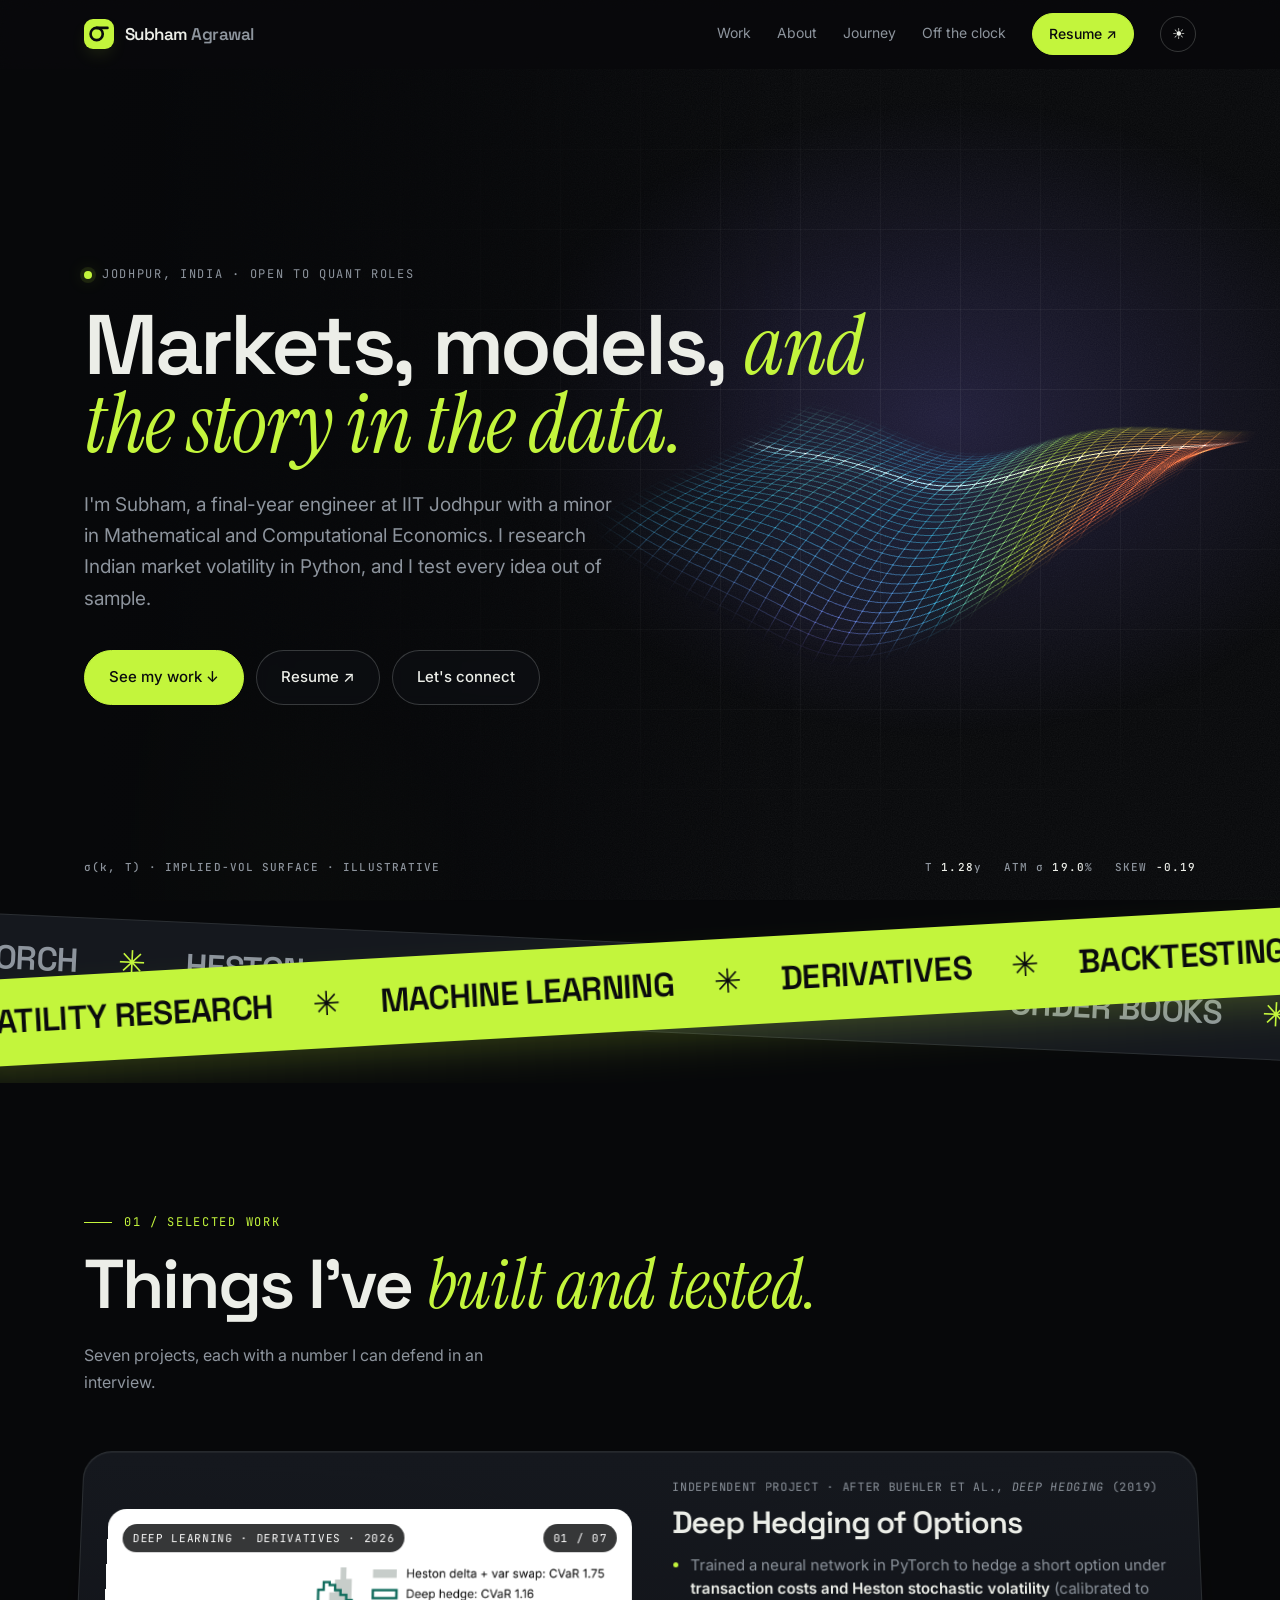
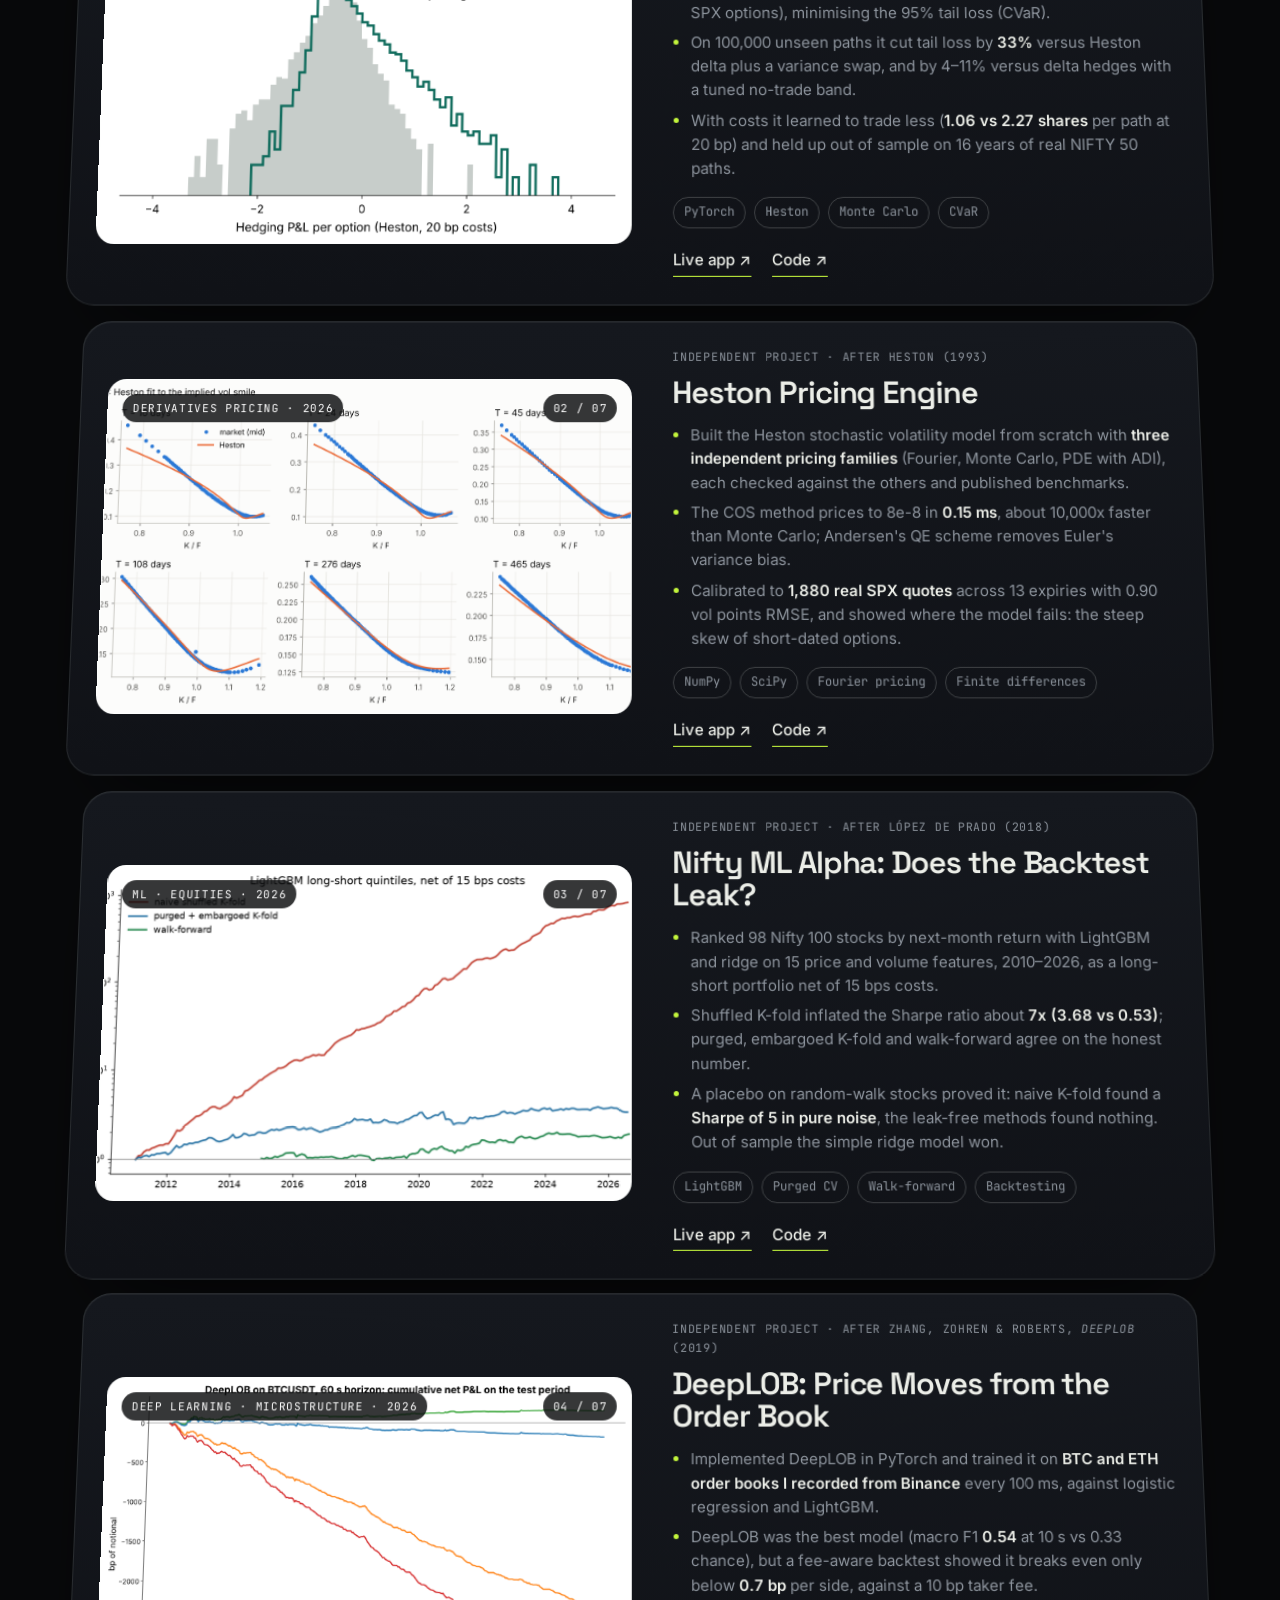
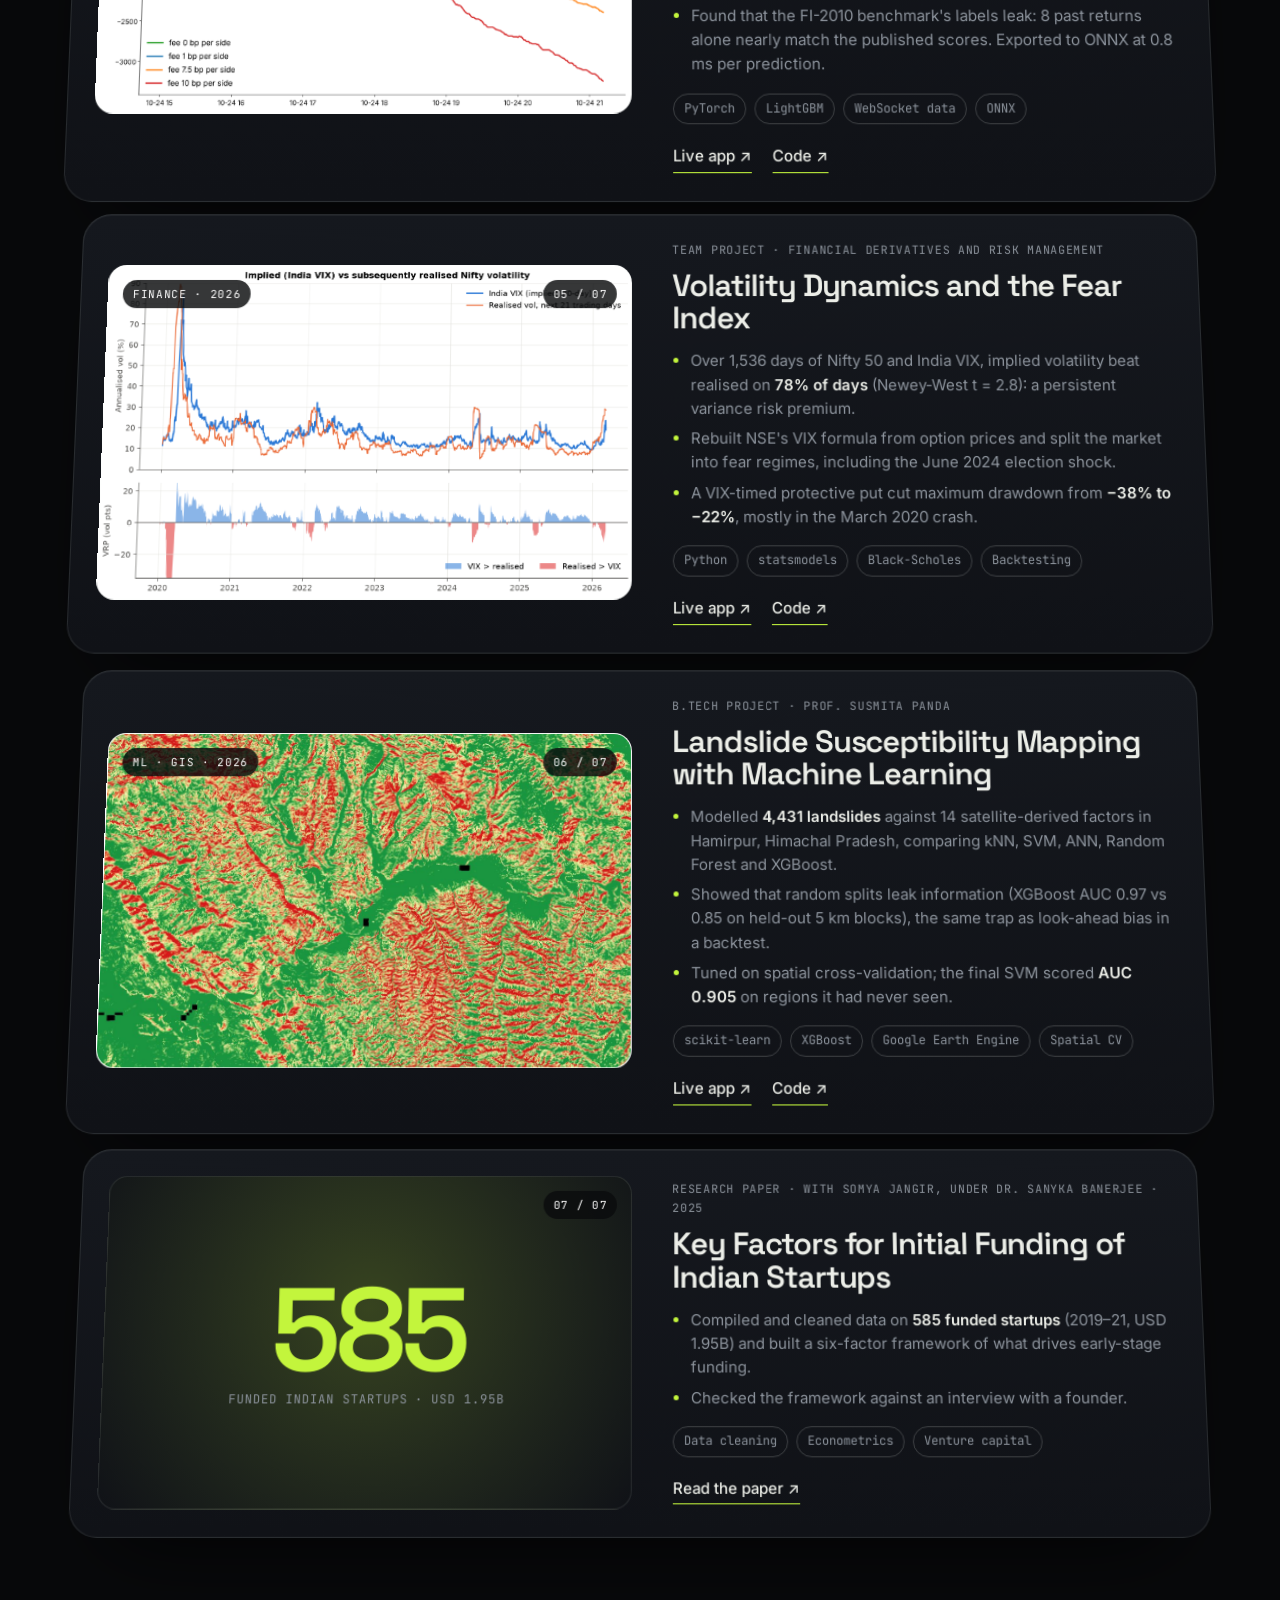
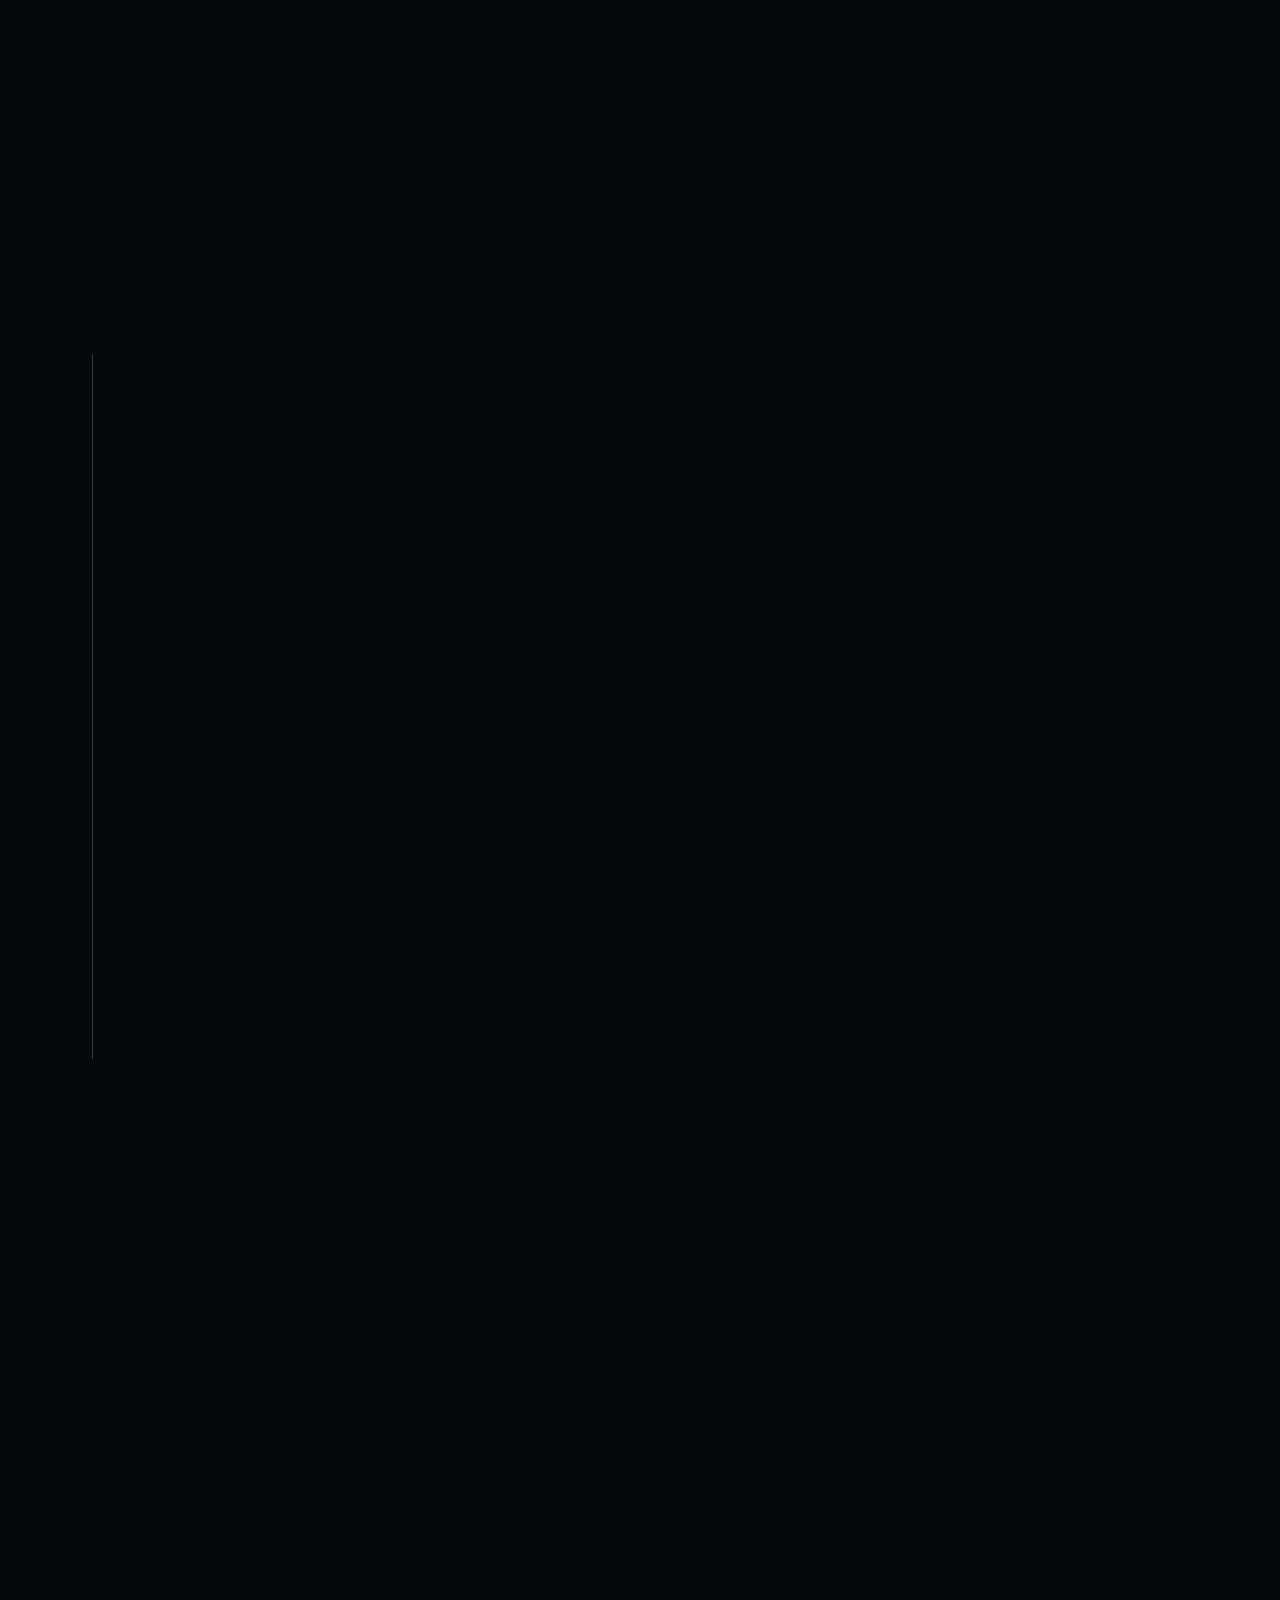
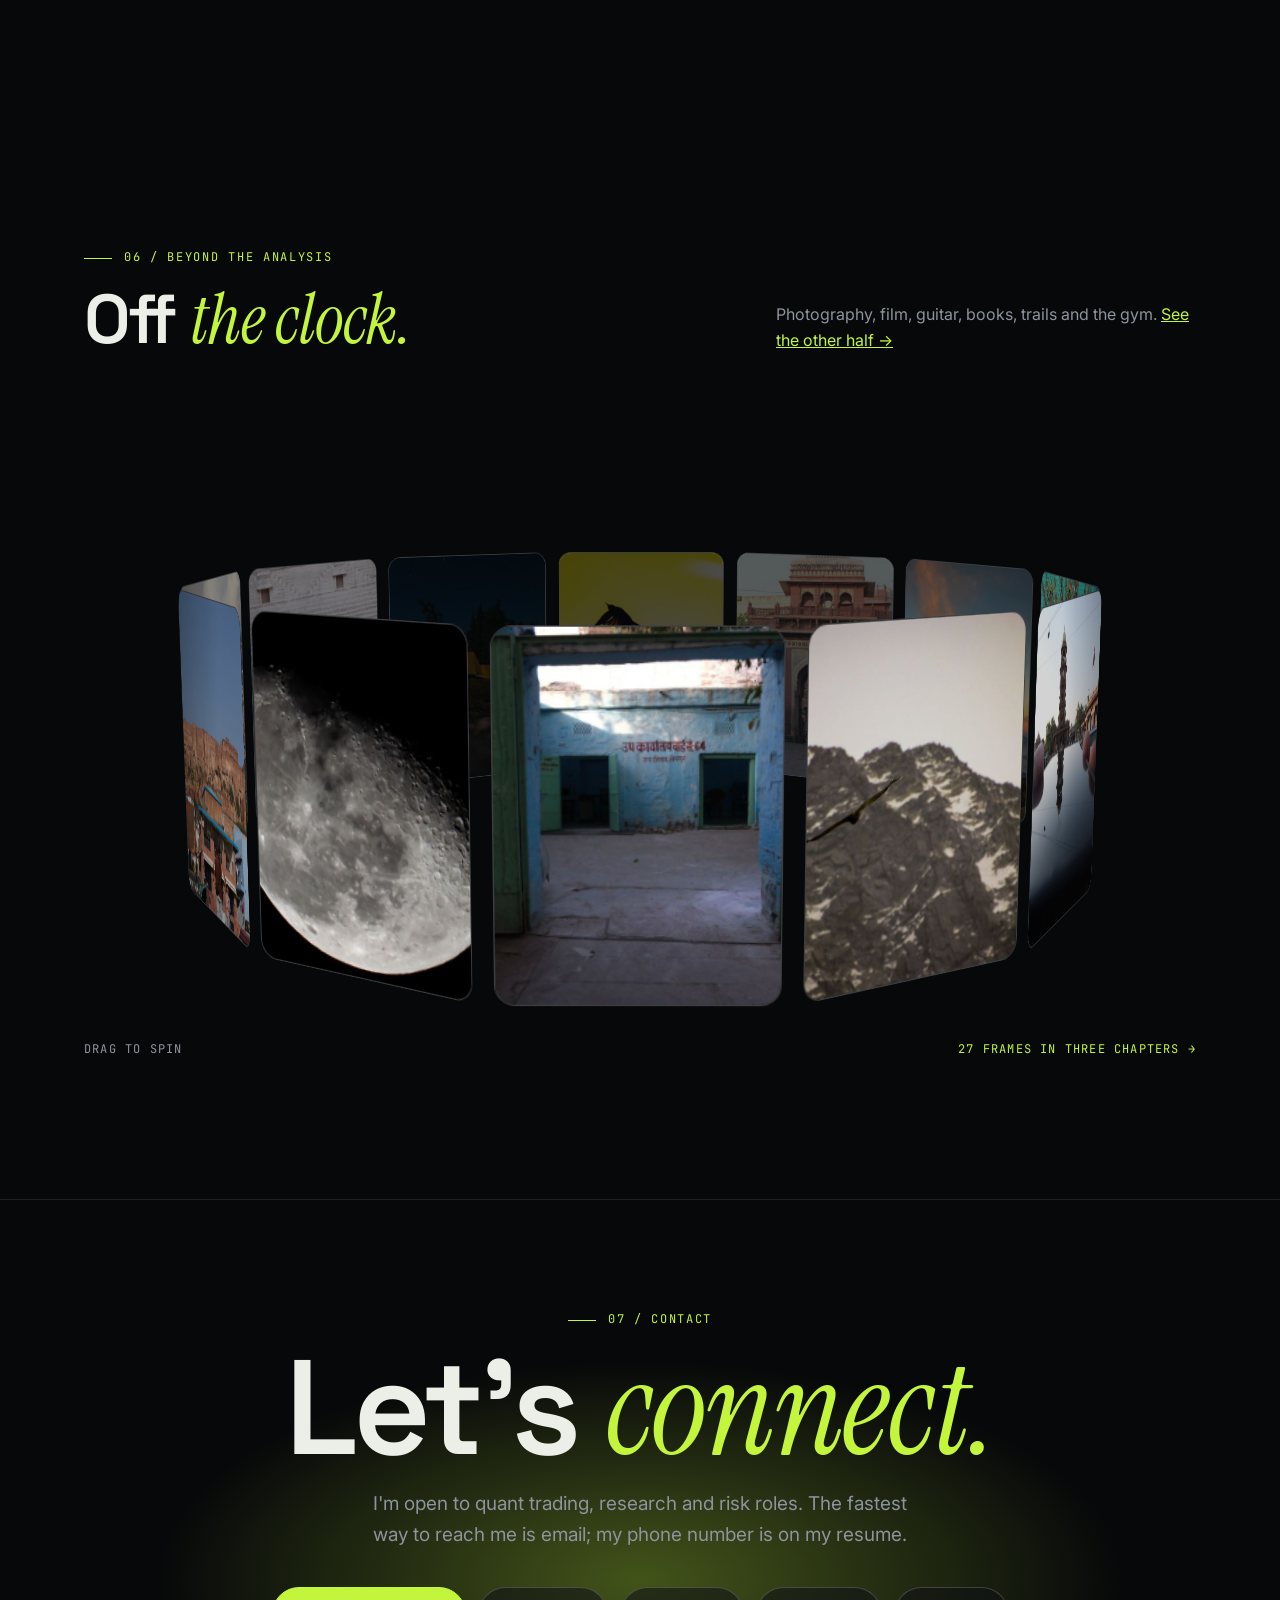
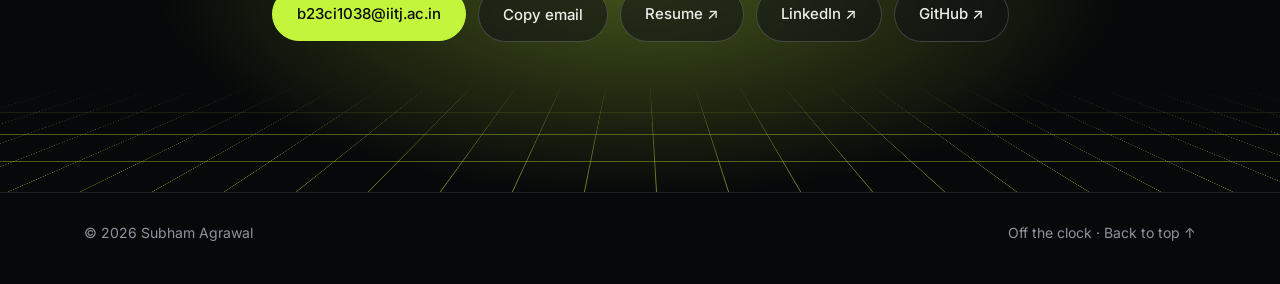
==== commit a52620b6: "Tab icon: PNG and ICO fallbacks for the sigma mark Co-Authored-By: Claude Opus 5.5 (1M context) <nor" ====
--- a/index.html
+++ b/index.html
@@ -10,6 +10,7 @@
 <meta property="og:image" content="img/portrait.jpg">
 <script>!function(r){r.classList.add('js');try{var t=localStorage.getItem('theme');if(t)r.setAttribute('data-theme',t);if(!matchMedia('(prefers-reduced-motion: reduce)').matches&&(sessionStorage.getItem('pt')||!sessionStorage.getItem('seen')))r.classList.add('cover');}catch(e){}setTimeout(function(){r.classList.remove('cover')},4000)}(document.documentElement)</script>
 <link rel="icon" href="favicon.svg" type="image/svg+xml">
+<link rel="icon" href="favicon-32.png" sizes="32x32" type="image/png">
 <link rel="apple-touch-icon" href="apple-touch-icon.png">
 <link rel="preconnect" href="https://fonts.googleapis.com">
 <link rel="preconnect" href="https://fonts.gstatic.com" crossorigin>
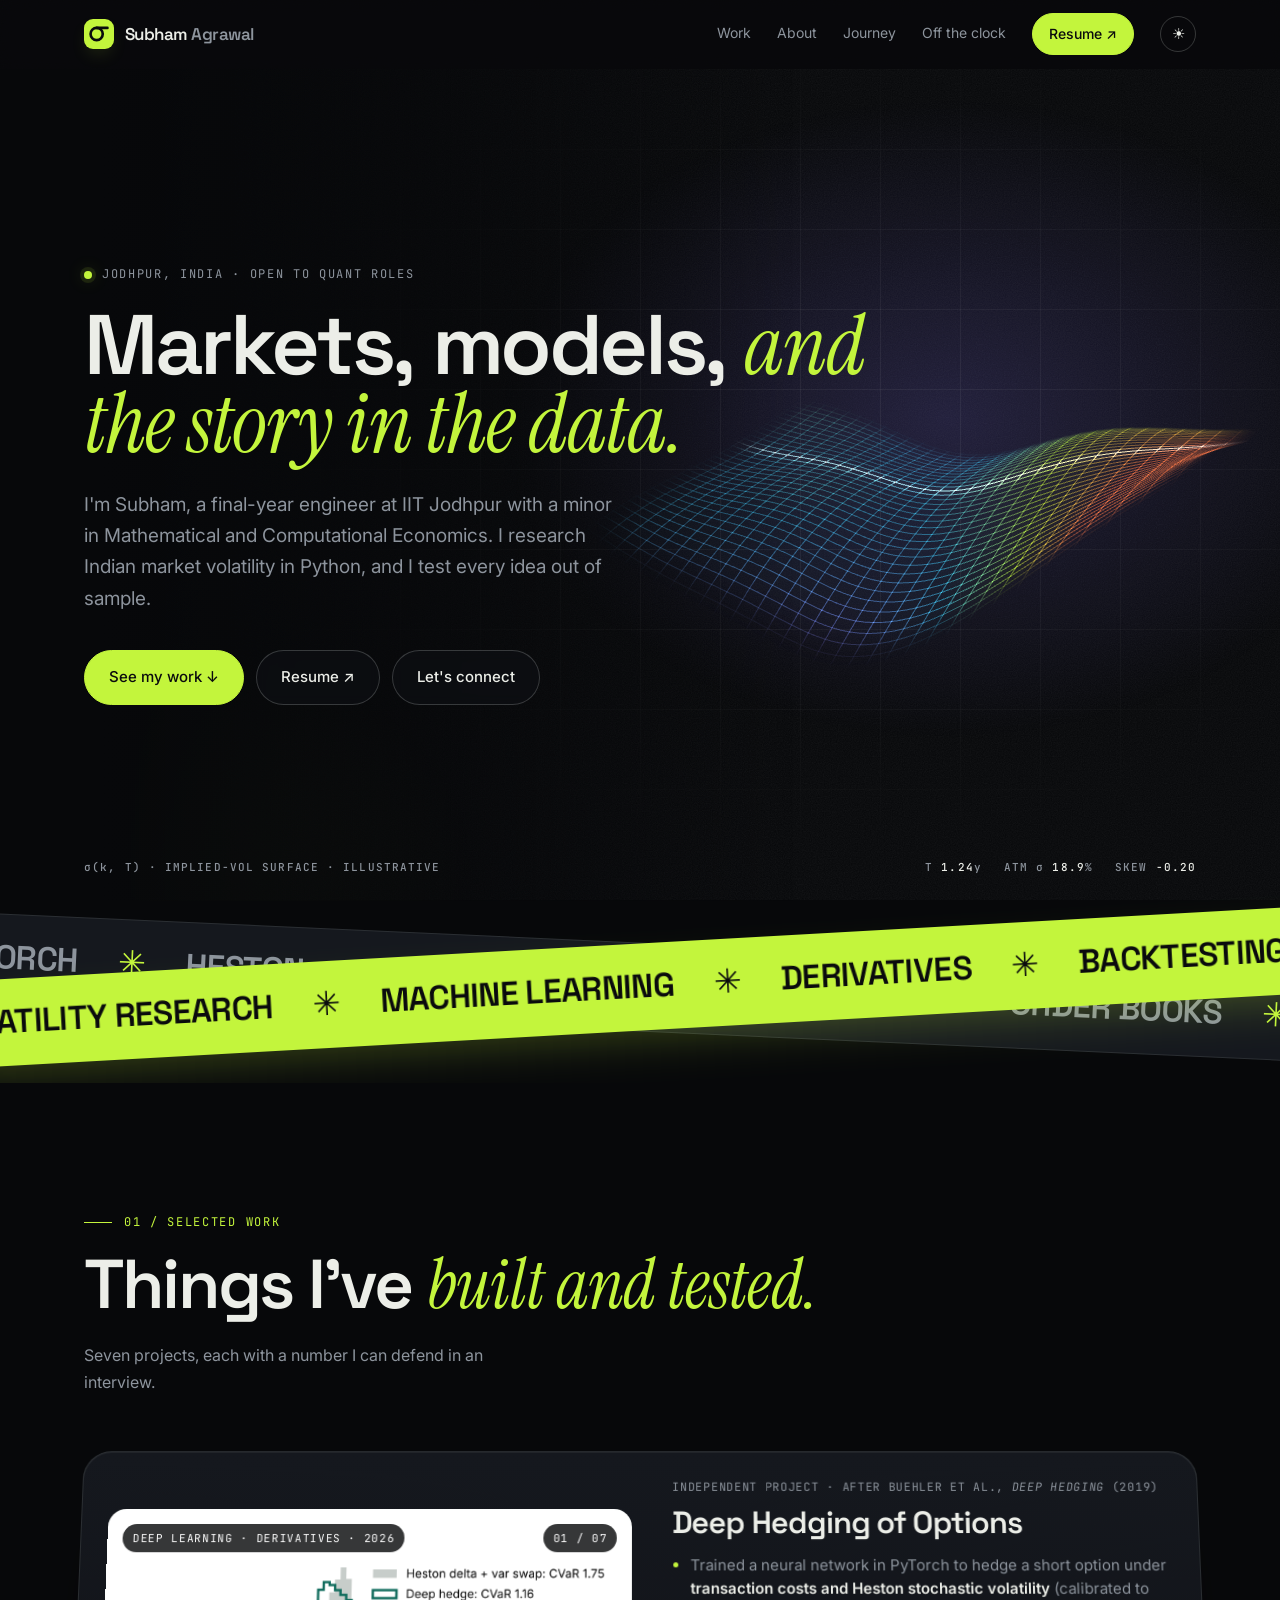
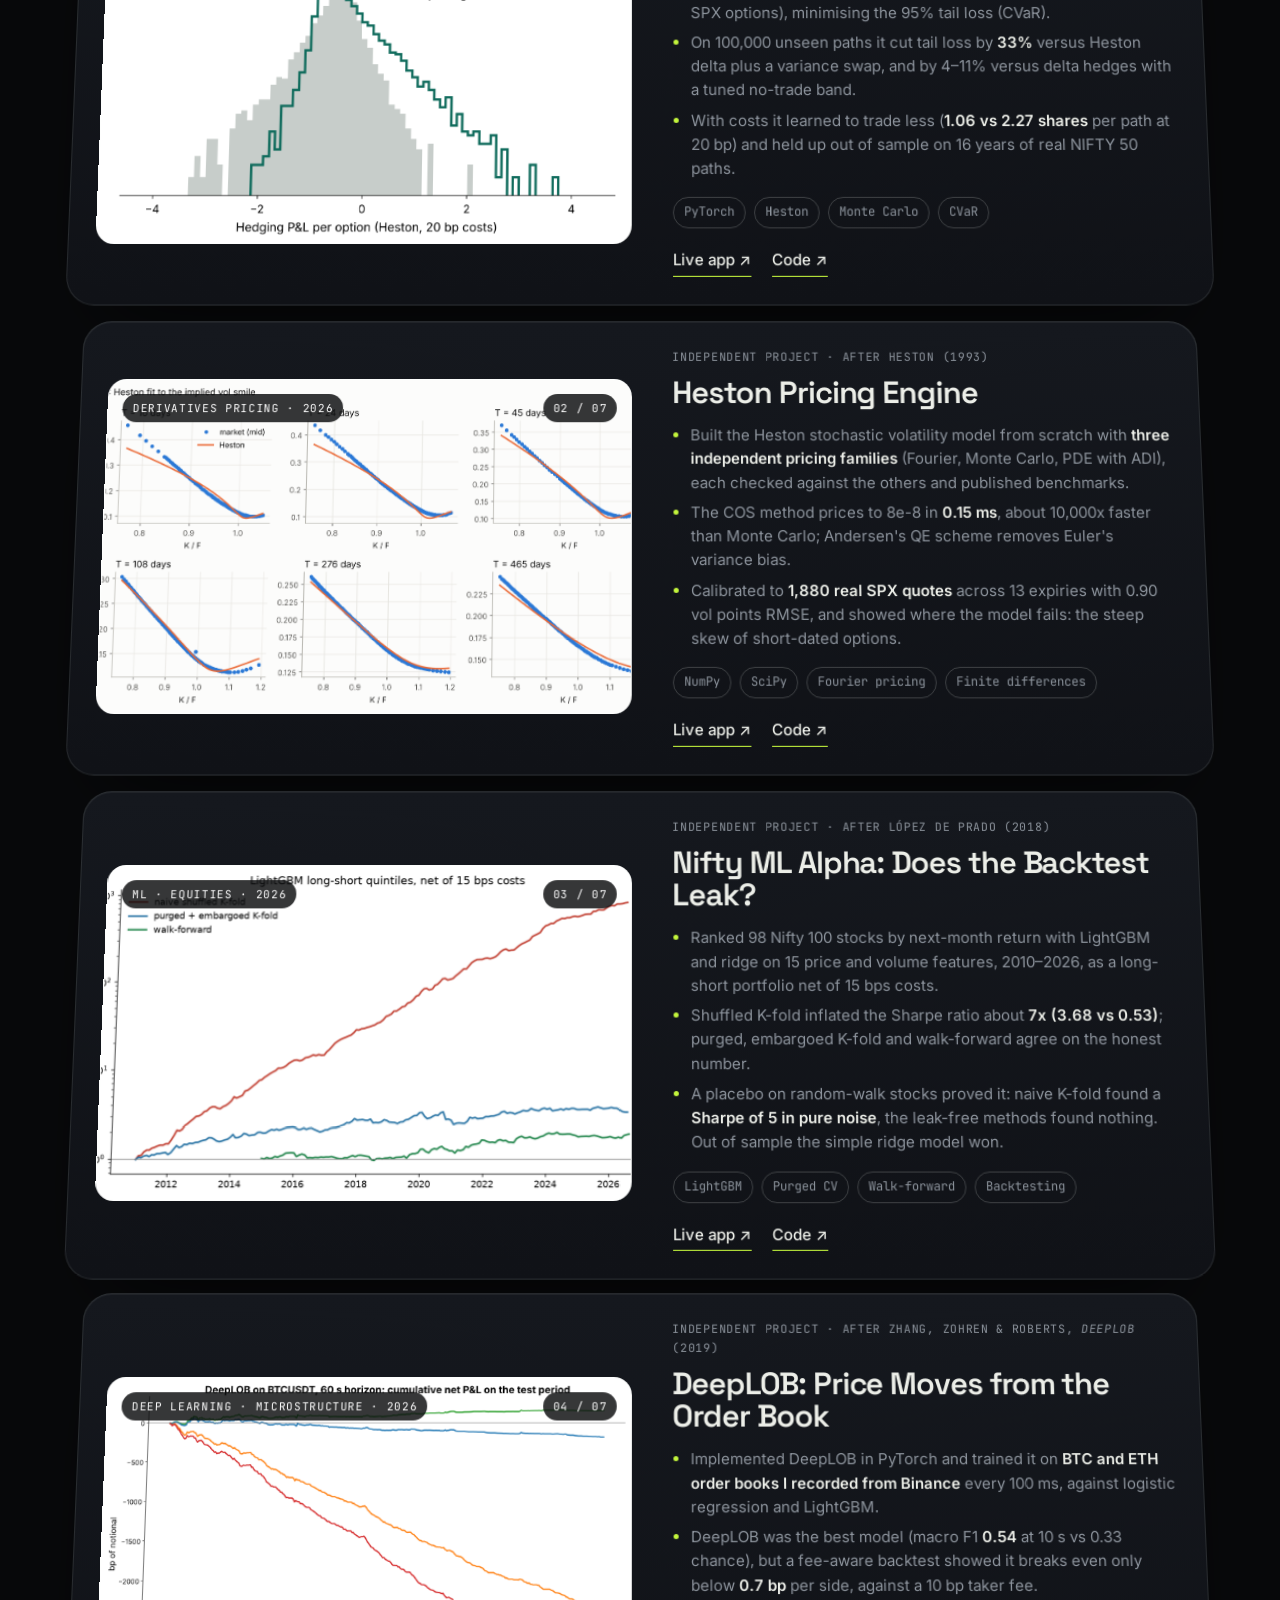
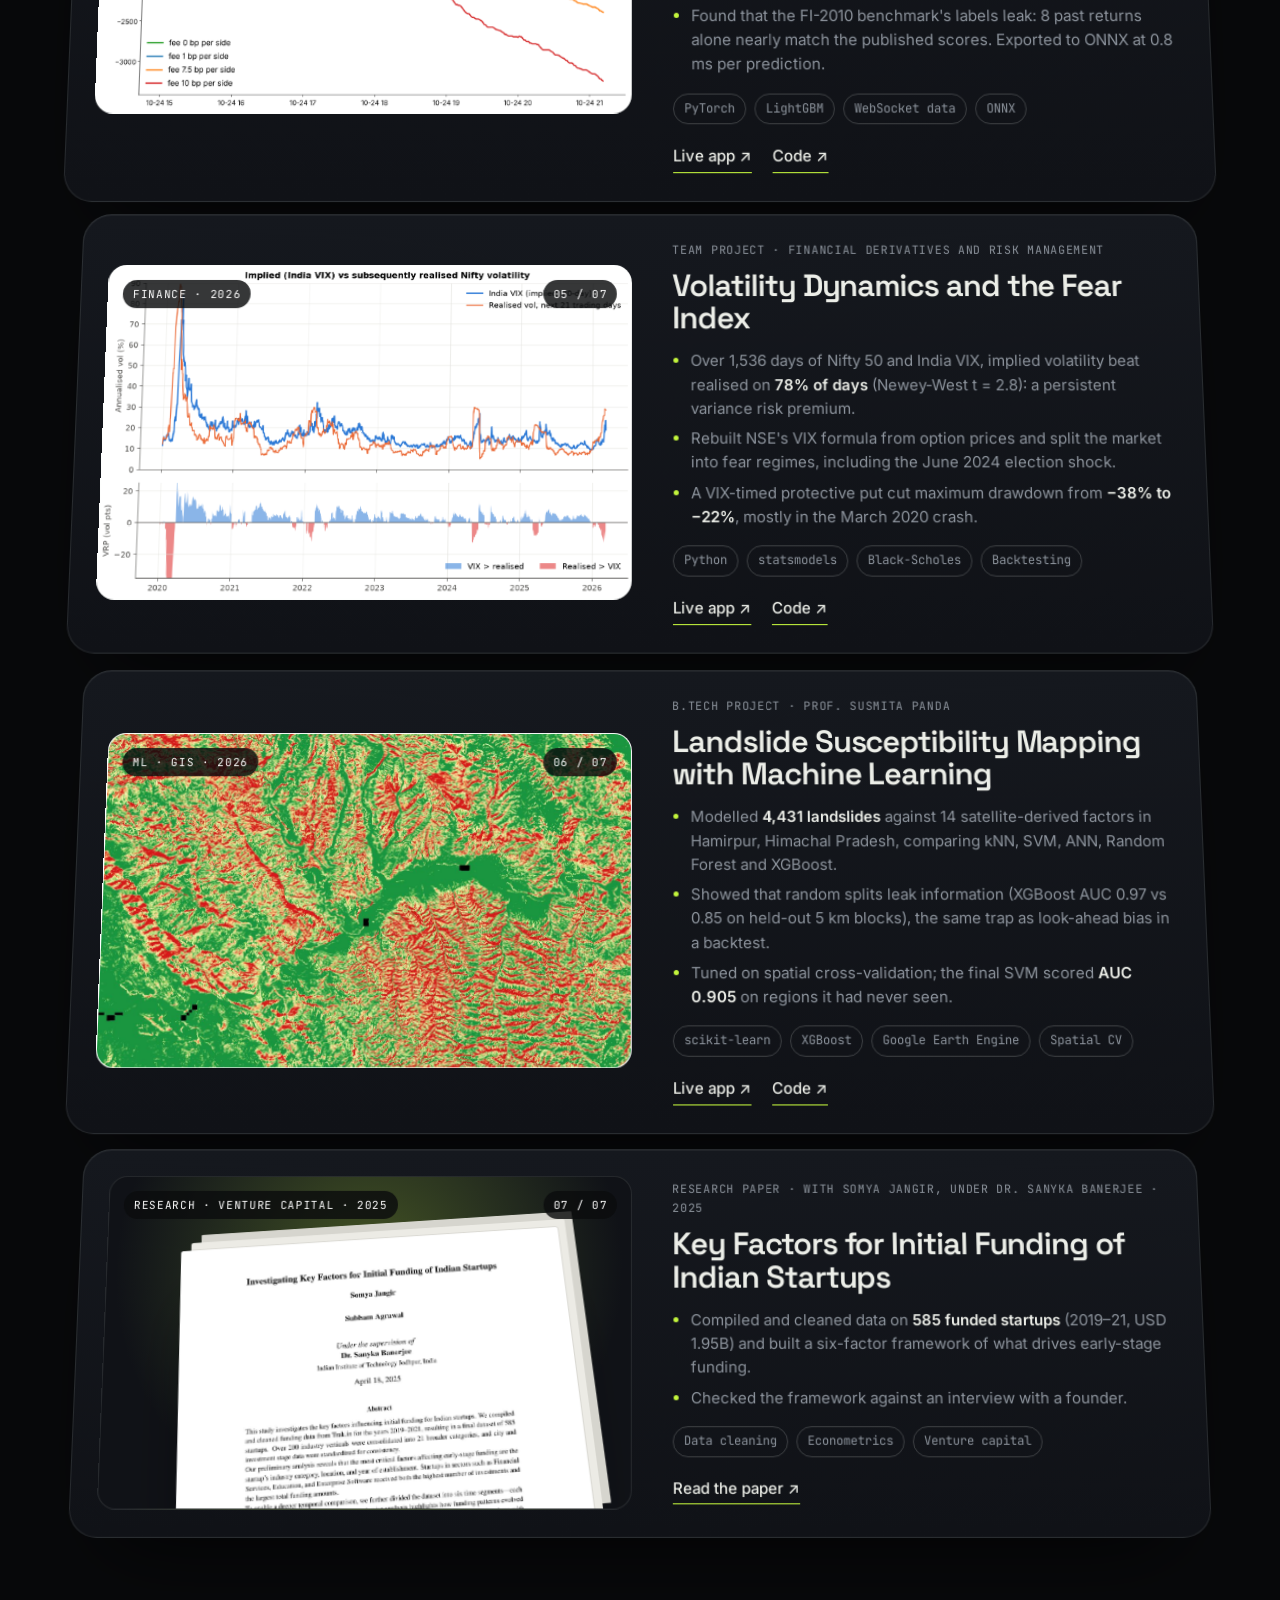
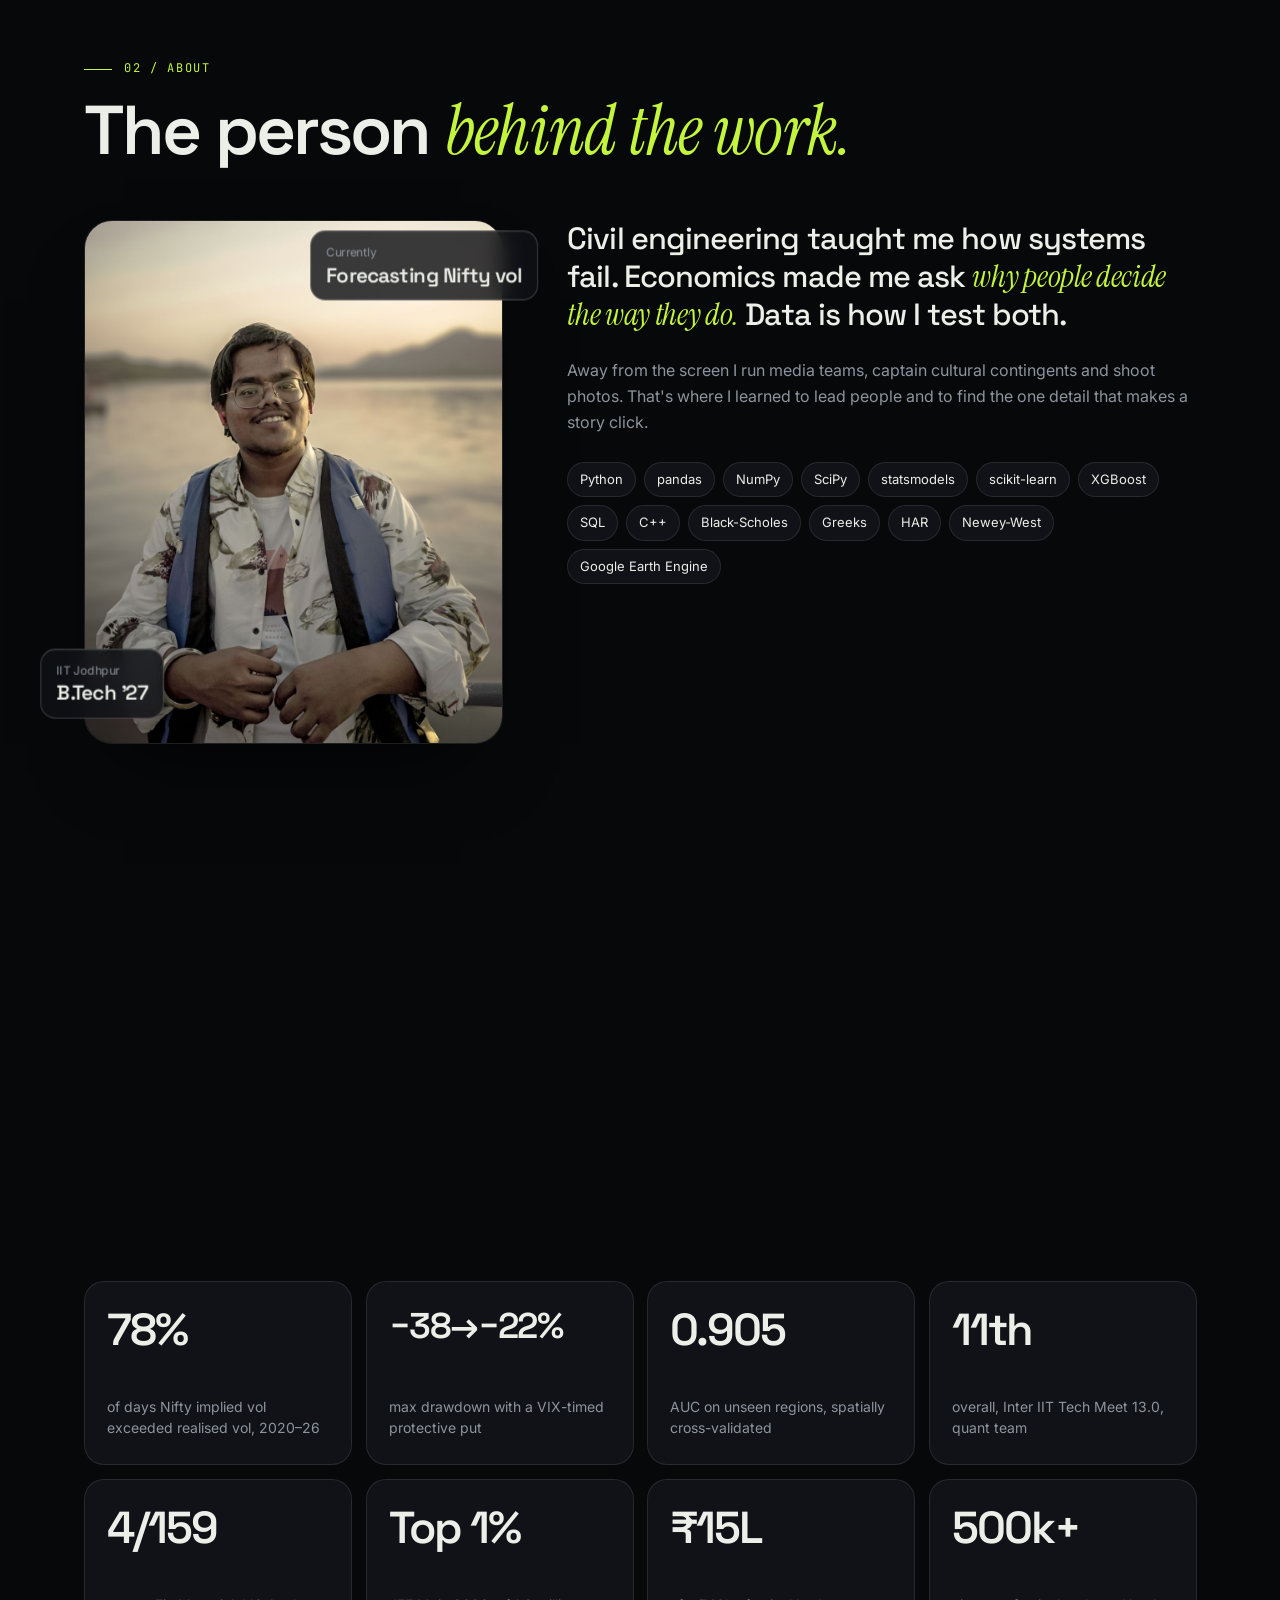
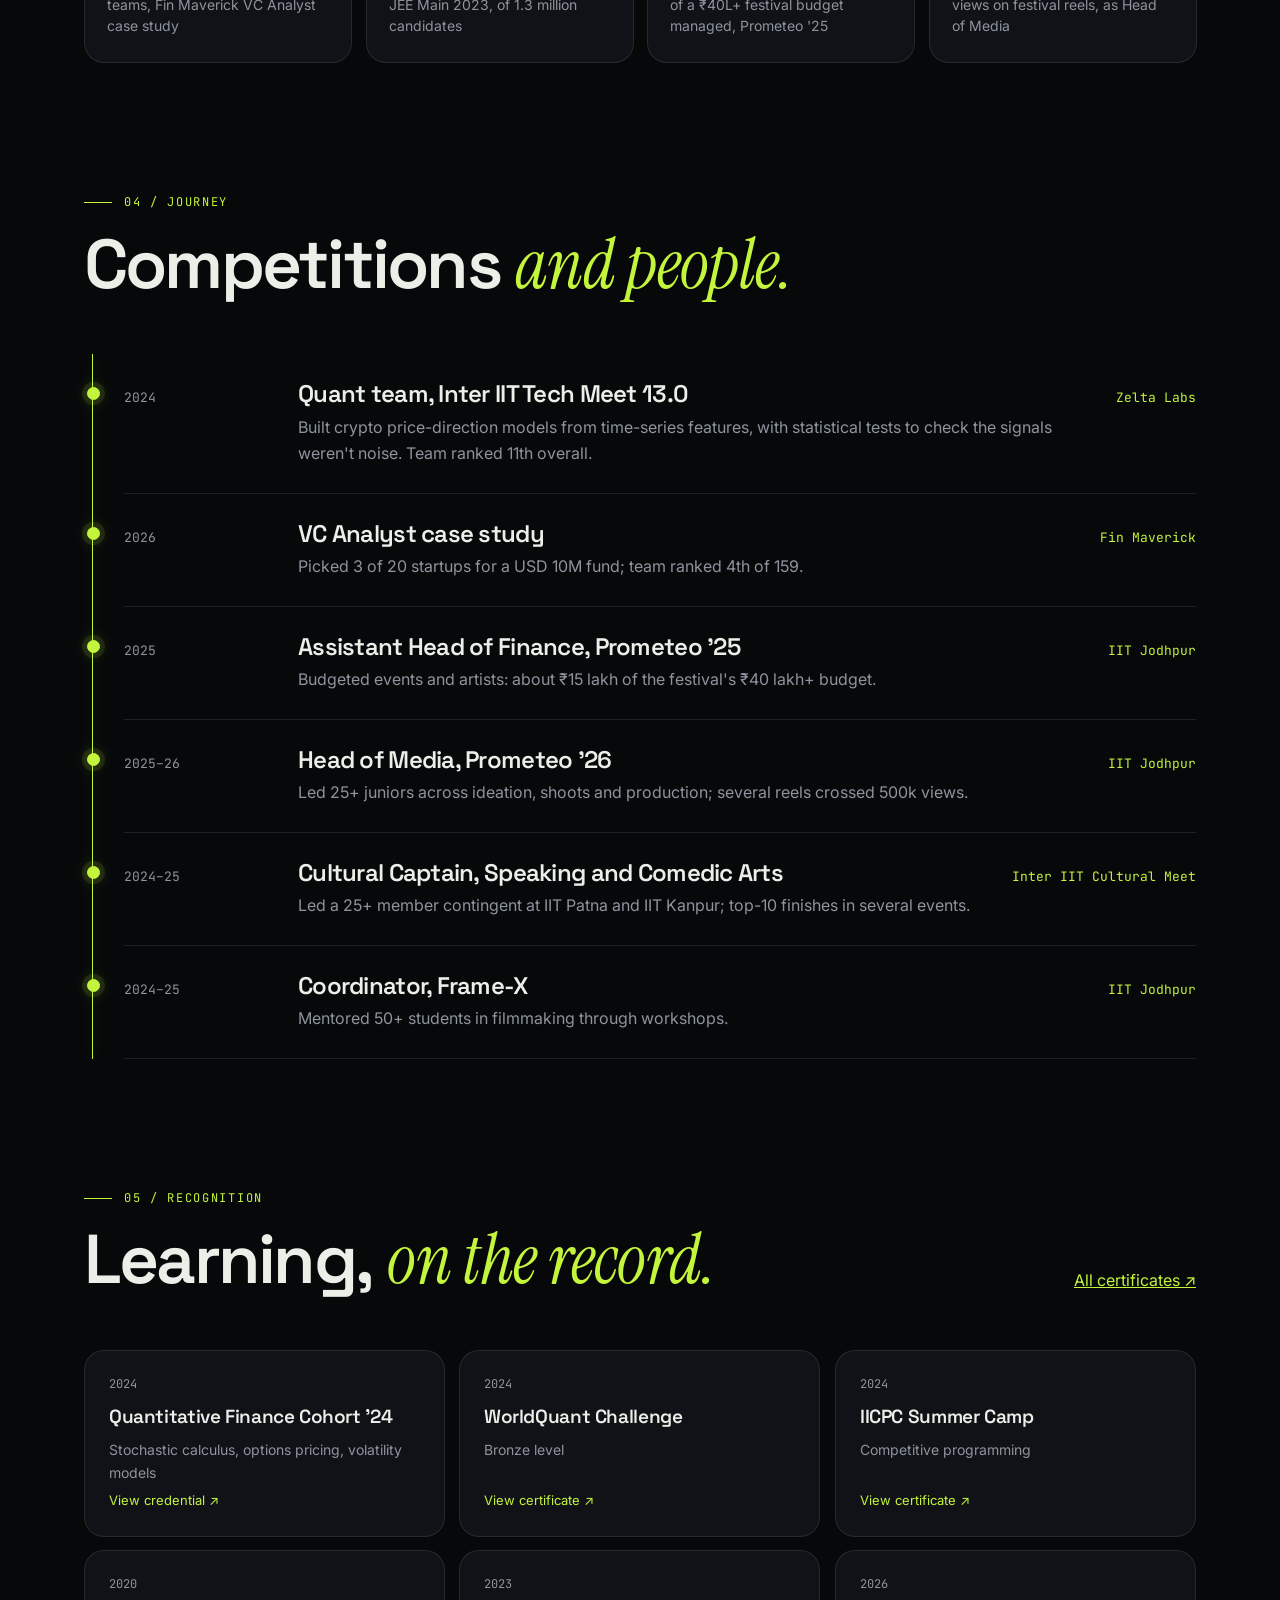
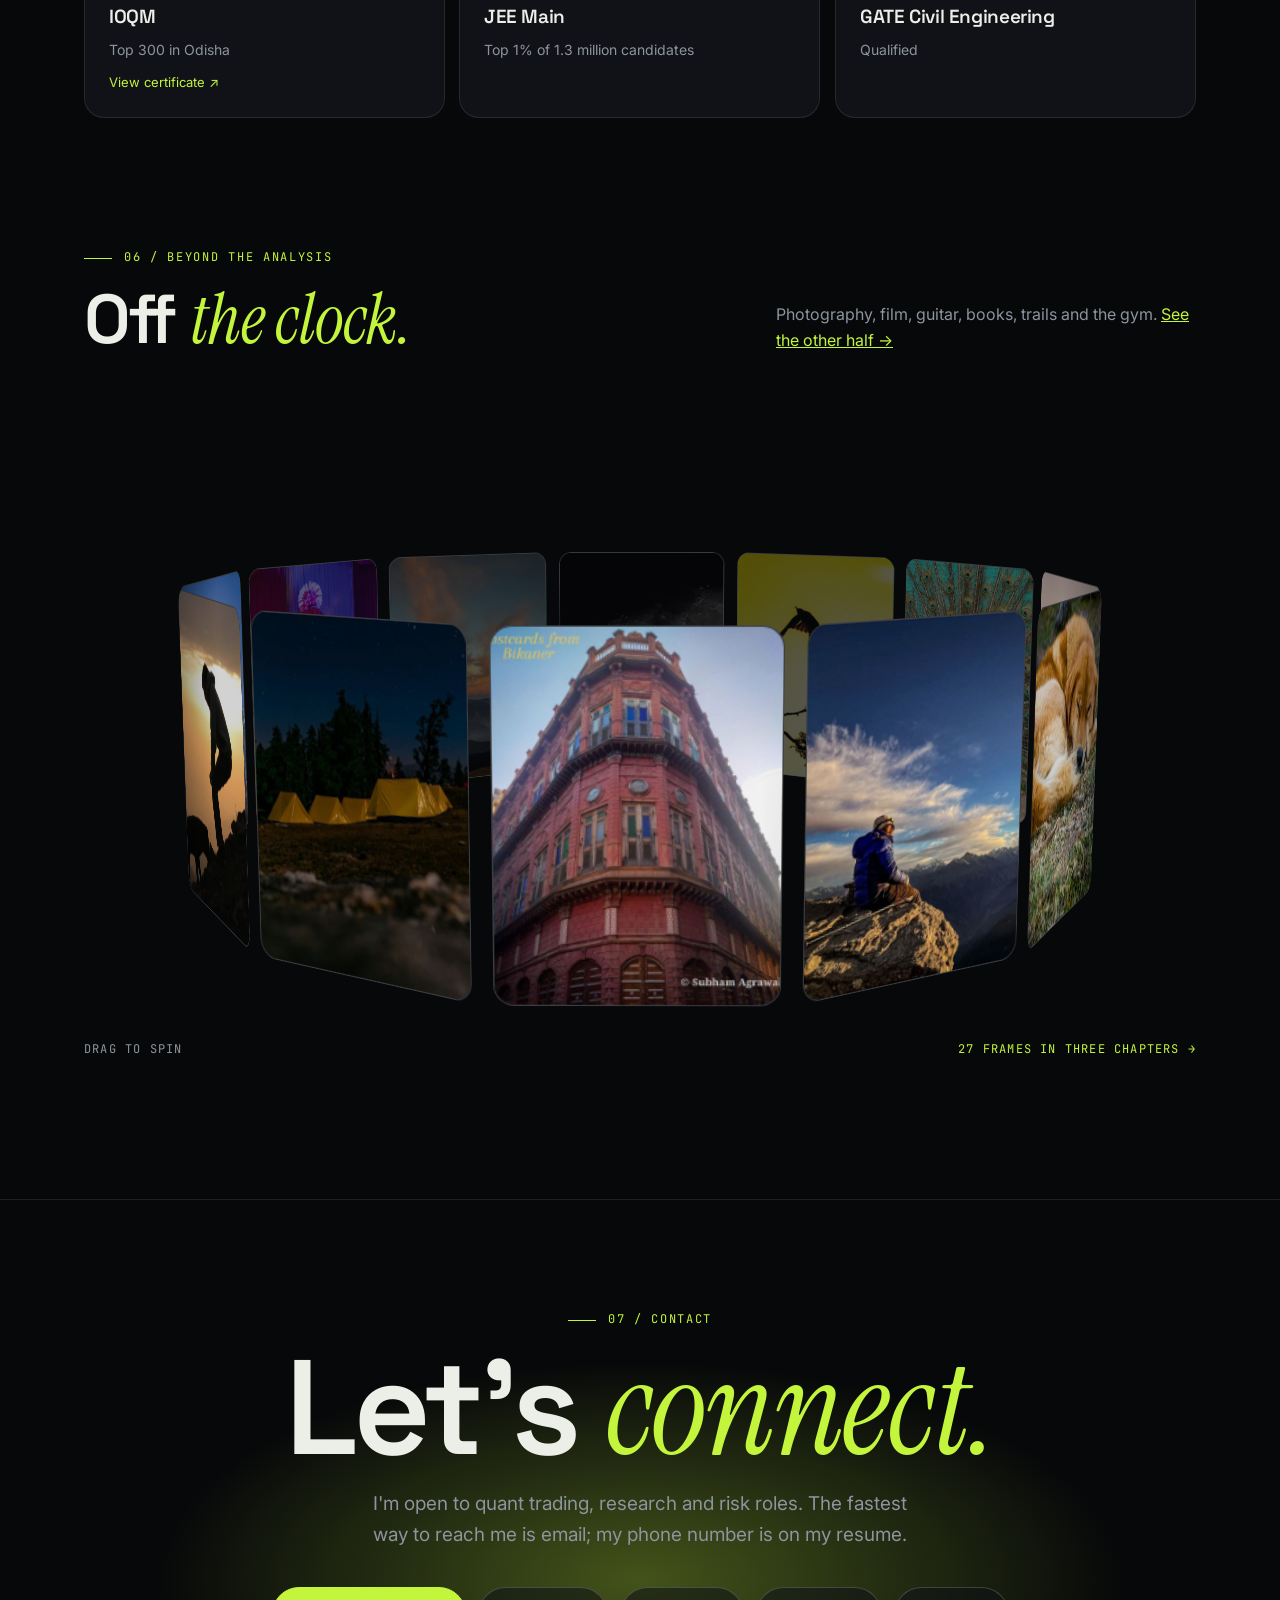
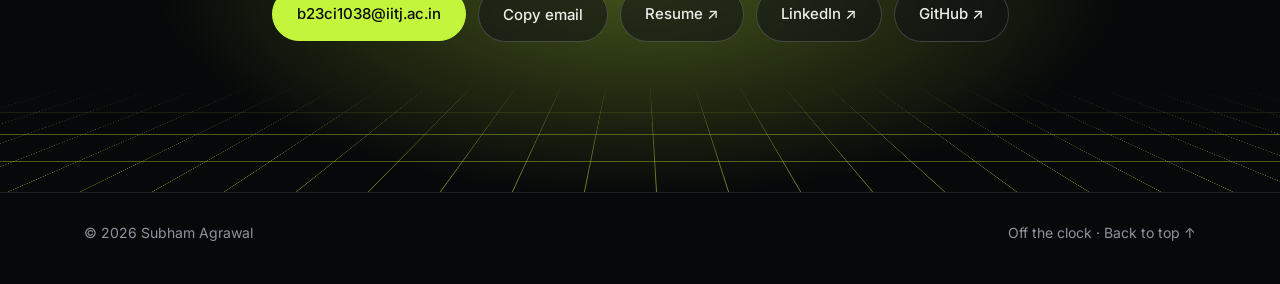
==== commit 27fe6362: "Research card shows the paper's front page; ring uses the strongest photos Co-Authored-By: Claude Op" ====
--- a/index.html
+++ b/index.html
@@ -160,7 +160,7 @@
     </article>
 
     <article class="project reveal">
-      <div class="p-img p-type"><div><div class="big">585</div><div class="cap">funded Indian startups · USD 1.95B</div></div></div>
+      <div class="p-img p-paper"><span class="tag-float">RESEARCH · VENTURE CAPITAL · 2025</span><div class="sheet"><img src="img/paper-front.jpg" width="1241" height="960" alt="Front page of the paper Investigating Key Factors for Initial Funding of Indian Startups, by Somya Jangir and Subham Agrawal" loading="lazy"></div></div>
       <div>
         <div class="p-meta">Research paper · with Somya Jangir, under Dr. Sanyka Banerjee · 2025</div>
         <h3>Key Factors for Initial Funding of Indian Startups</h3>
@@ -247,18 +247,18 @@
   <div class="sec-head reveal"><div><span class="num">06 / BEYOND THE ANALYSIS</span><h2>Off <em>the clock.</em></h2></div><p>Photography, film, guitar, books, trails and the gym. <a href="life.html" style="color:var(--accent)">See the other half →</a></p></div>
   <div class="ring reveal" id="ring" data-cursor="Drag">
     <div class="ring-in">
-      <a href="life.html#gallery" style="--i:0"><img src="img/thumbs/peacock-display.jpg" width="480" height="640" alt="Peacock in full display" loading="lazy" draggable="false"></a>
-      <a href="life.html#gallery" style="--i:1"><img src="img/thumbs/sunset-valley.jpg" width="480" height="640" alt="Sunset over misty mountain valleys" loading="lazy" draggable="false"></a>
-      <a href="life.html#gallery" style="--i:2"><img src="img/thumbs/street-gate.jpg" width="480" height="640" alt="Sardar Market gate in Jodhpur, a dog crossing the empty square" loading="lazy" draggable="false"></a>
-      <a href="life.html#gallery" style="--i:3"><img src="img/thumbs/bird-liftoff.jpg" width="480" height="640" alt="Bird lifting off a branch at golden hour" loading="lazy" draggable="false"></a>
-      <a href="life.html#gallery" style="--i:4"><img src="img/thumbs/camp-night.jpg" width="480" height="640" alt="Tents in a meadow under a night sky" loading="lazy" draggable="false"></a>
-      <a href="life.html#gallery" style="--i:5"><img src="img/thumbs/stepwell-splash.jpg" width="480" height="640" alt="A splash rising from the water of a stone stepwell" loading="lazy" draggable="false"></a>
-      <a href="life.html#gallery" style="--i:6"><img src="img/thumbs/hiker-peaks.jpg" width="480" height="640" alt="A lone hiker below a snow-streaked rock face" loading="lazy" draggable="false"></a>
-      <a href="life.html#gallery" style="--i:7"><img src="img/thumbs/fort-blue.jpg" width="480" height="640" alt="A sandstone fort above blue houses" loading="lazy" draggable="false"></a>
-      <a href="life.html#gallery" style="--i:8"><img src="img/thumbs/moon.jpg" width="480" height="640" alt="The moon, up close" loading="lazy" draggable="false"></a>
-      <a href="life.html#gallery" style="--i:9"><img src="img/thumbs/green-doors.jpg" width="480" height="640" alt="Open green doors framing a blue courtyard" loading="lazy" draggable="false"></a>
-      <a href="life.html#gallery" style="--i:10"><img src="img/thumbs/raptor-peaks.jpg" width="480" height="640" alt="A raptor gliding in front of a rocky peak" loading="lazy" draggable="false"></a>
-      <a href="life.html#gallery" style="--i:11"><img src="img/thumbs/tower-reflection.jpg" width="480" height="640" alt="A clock tower reflected upside down" loading="lazy" draggable="false"></a>
+      <a href="life.html#gallery" style="--i:0"><img src="img/thumbs/hero-alpenglow.jpg" width="480" height="640" alt="Pink alpenglow on a snow peak, framed by dark pines" loading="lazy" draggable="false"></a>
+      <a href="life.html#gallery" style="--i:1"><img src="img/thumbs/peacock-display.jpg" width="480" height="640" alt="Peacock in full display" loading="lazy" draggable="false"></a>
+      <a href="life.html#gallery" style="--i:2"><img src="img/thumbs/bird-liftoff.jpg" width="480" height="640" alt="Bird lifting off a branch against a golden sky" loading="lazy" draggable="false"></a>
+      <a href="life.html#gallery" style="--i:3"><img src="img/thumbs/moon.jpg" width="480" height="640" alt="The moon, up close" loading="lazy" draggable="false"></a>
+      <a href="life.html#gallery" style="--i:4"><img src="img/thumbs/sunset-valley.jpg" width="480" height="640" alt="Sunset over misty mountain valleys" loading="lazy" draggable="false"></a>
+      <a href="life.html#gallery" style="--i:5"><img src="img/thumbs/pandal.jpg" width="480" height="640" alt="Ganpati pandal decorated with marigolds" loading="lazy" draggable="false"></a>
+      <a href="life.html#gallery" style="--i:6"><img src="img/thumbs/snow-ridge.jpg" width="480" height="640" alt="Snow-dusted ridge against a clear blue sky" loading="lazy" draggable="false"></a>
+      <a href="life.html#gallery" style="--i:7"><img src="img/thumbs/climb-dog.jpg" width="480" height="640" alt="Silhouette of a hiker and a dog climbing at sunset" loading="lazy" draggable="false"></a>
+      <a href="life.html#gallery" style="--i:8"><img src="img/thumbs/camp-night.jpg" width="480" height="640" alt="Tents in a meadow under a night sky" loading="lazy" draggable="false"></a>
+      <a href="life.html#gallery" style="--i:9"><img src="img/thumbs/bikaner.jpg" width="480" height="640" alt="Red sandstone building in Bikaner, seen from below" loading="lazy" draggable="false"></a>
+      <a href="life.html#gallery" style="--i:10"><img src="img/thumbs/taking-it-in.jpg" width="480" height="640" alt="A trekker on a rock looking out at a mountain range" loading="lazy" draggable="false"></a>
+      <a href="life.html#gallery" style="--i:11"><img src="img/thumbs/dog-asleep.jpg" width="480" height="640" alt="Golden camp dog curled up asleep" loading="lazy" draggable="false"></a>
     </div>
   </div>
   <p class="ring-cap reveal"><span>Drag to spin</span><a href="life.html">27 frames in three chapters →</a></p>
--- a/style.css
+++ b/style.css
@@ -108,10 +108,11 @@
 .p-img{border-radius:18px;overflow:hidden;background:#fff;border:1px solid var(--line);aspect-ratio:16/10;position:relative}
 .p-img img{width:100%;height:100%;object-fit:cover}
 .p-img .tag-float{position:absolute;z-index:1;left:14px;top:14px;background:rgba(10,11,13,.82);color:#fff;font-family:var(--mono);font-size:11px;padding:5px 10px;border-radius:999px;letter-spacing:.06em}
-.p-type{background:radial-gradient(circle at 50% 40%,color-mix(in srgb,var(--accent) 22%,var(--surface)),var(--surface))!important;display:grid;place-items:center;padding:32px}
-.p-type>div{text-align:center}
-.p-type .big{font-family:var(--display);font-weight:600;letter-spacing:-.05em;font-size:clamp(64px,9vw,128px);line-height:1;color:var(--accent)}
-.p-type .cap{font-family:var(--mono);font-size:12px;color:var(--muted);text-align:center;letter-spacing:.08em;text-transform:uppercase}
+.p-paper{background:radial-gradient(circle at 50% 28%,color-mix(in srgb,var(--accent) 30%,var(--surface)),var(--surface) 72%)!important;perspective:900px}
+.p-paper .sheet{position:absolute;left:50%;top:19%;width:72%;translate:-50% 0;transform:rotateX(16deg) rotateZ(-4deg);transform-origin:50% 0;border-radius:3px;background:#fff;box-shadow:0 0 0 1px rgba(0,0,0,.08),9px -9px 0 -1px #ecebe5,18px -18px 0 -2px #d6d5ce,0 40px 70px -24px rgba(0,0,0,.65);transition:transform .9s var(--ease)}
+.p-paper .sheet img{display:block;width:100%;height:auto;border-radius:3px}
+.project:hover .p-paper .sheet{transform:rotateX(5deg) rotateZ(-1deg) translateY(-12px)}
+@media (max-width:600px){.p-paper .sheet{top:25%}}
 .p-meta{font-family:var(--mono);font-size:11.5px;color:var(--muted);letter-spacing:.06em;text-transform:uppercase}
 .project h3{font-weight:600;font-size:clamp(25px,2.4vw,34px);line-height:1.05;letter-spacing:-.035em;margin:10px 0 14px}
 .project ul{margin:0;padding-left:18px;color:var(--muted);font-size:15px;line-height:1.55}
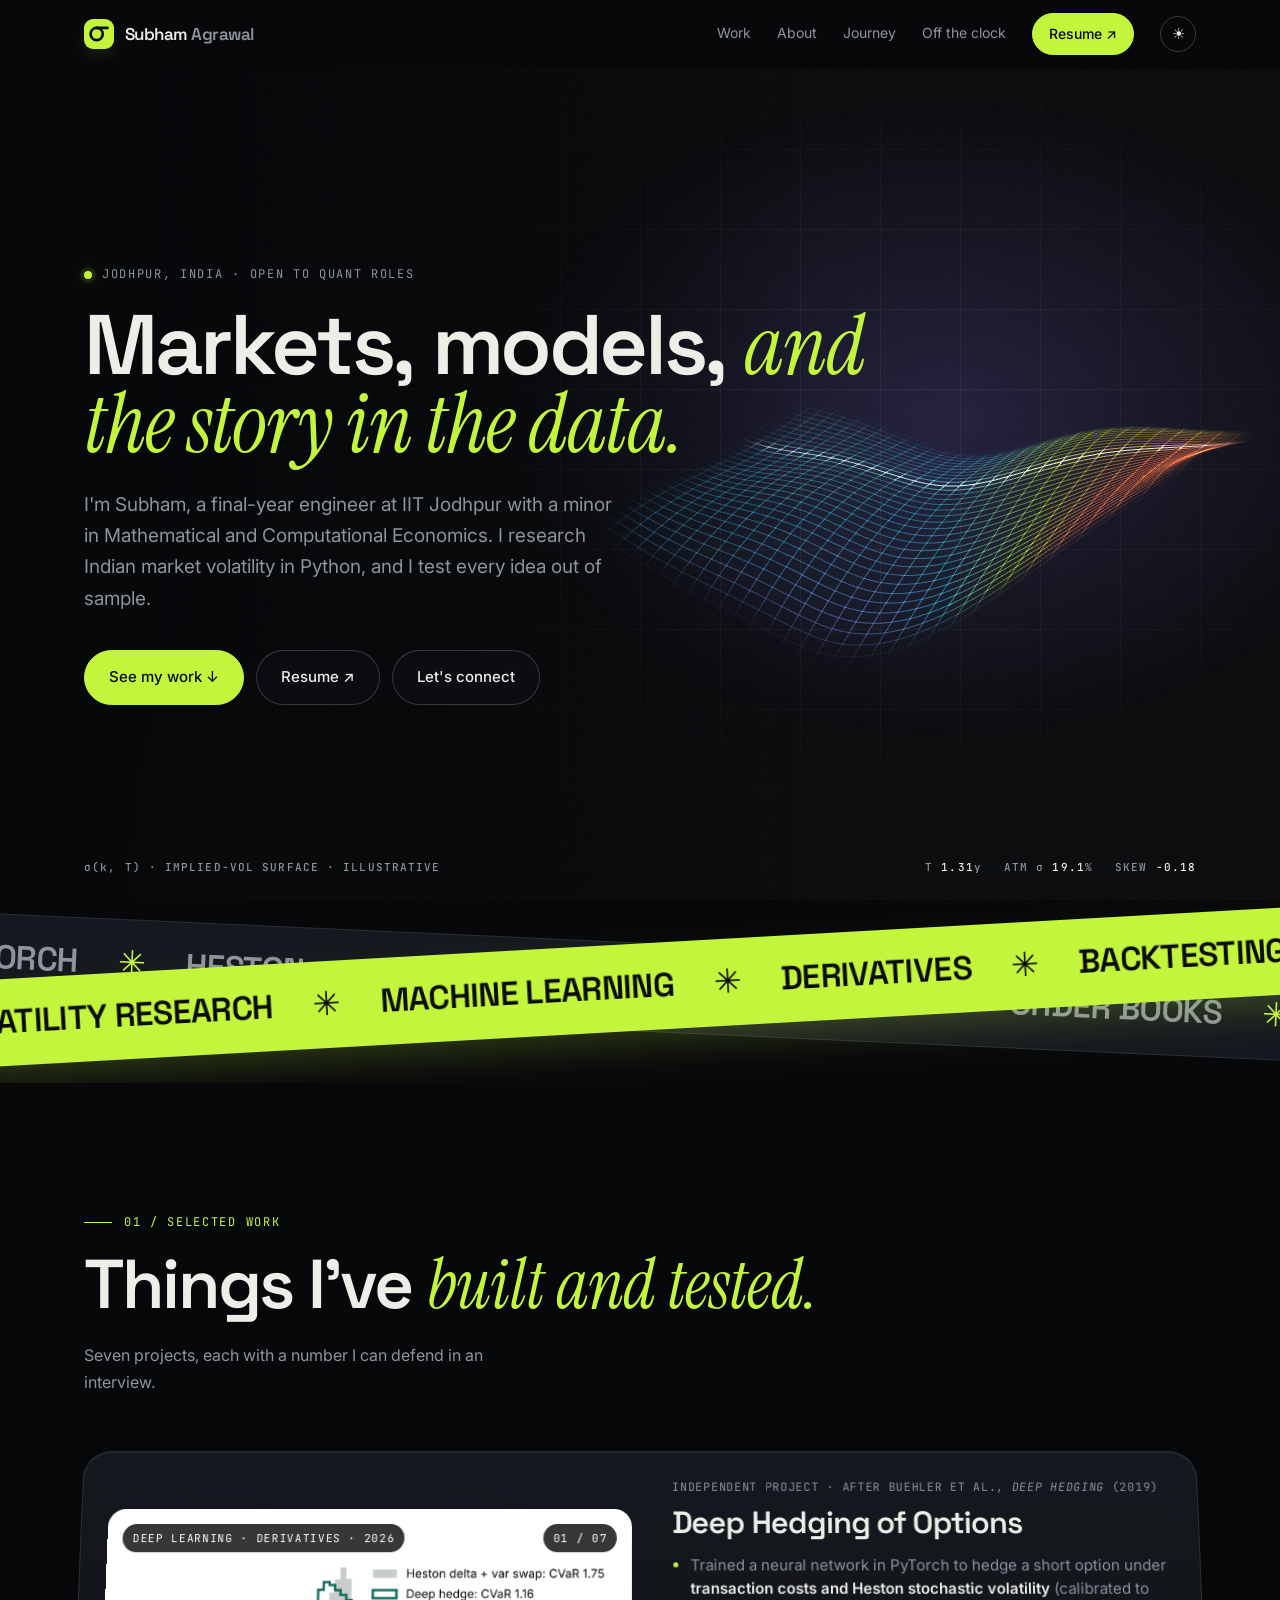
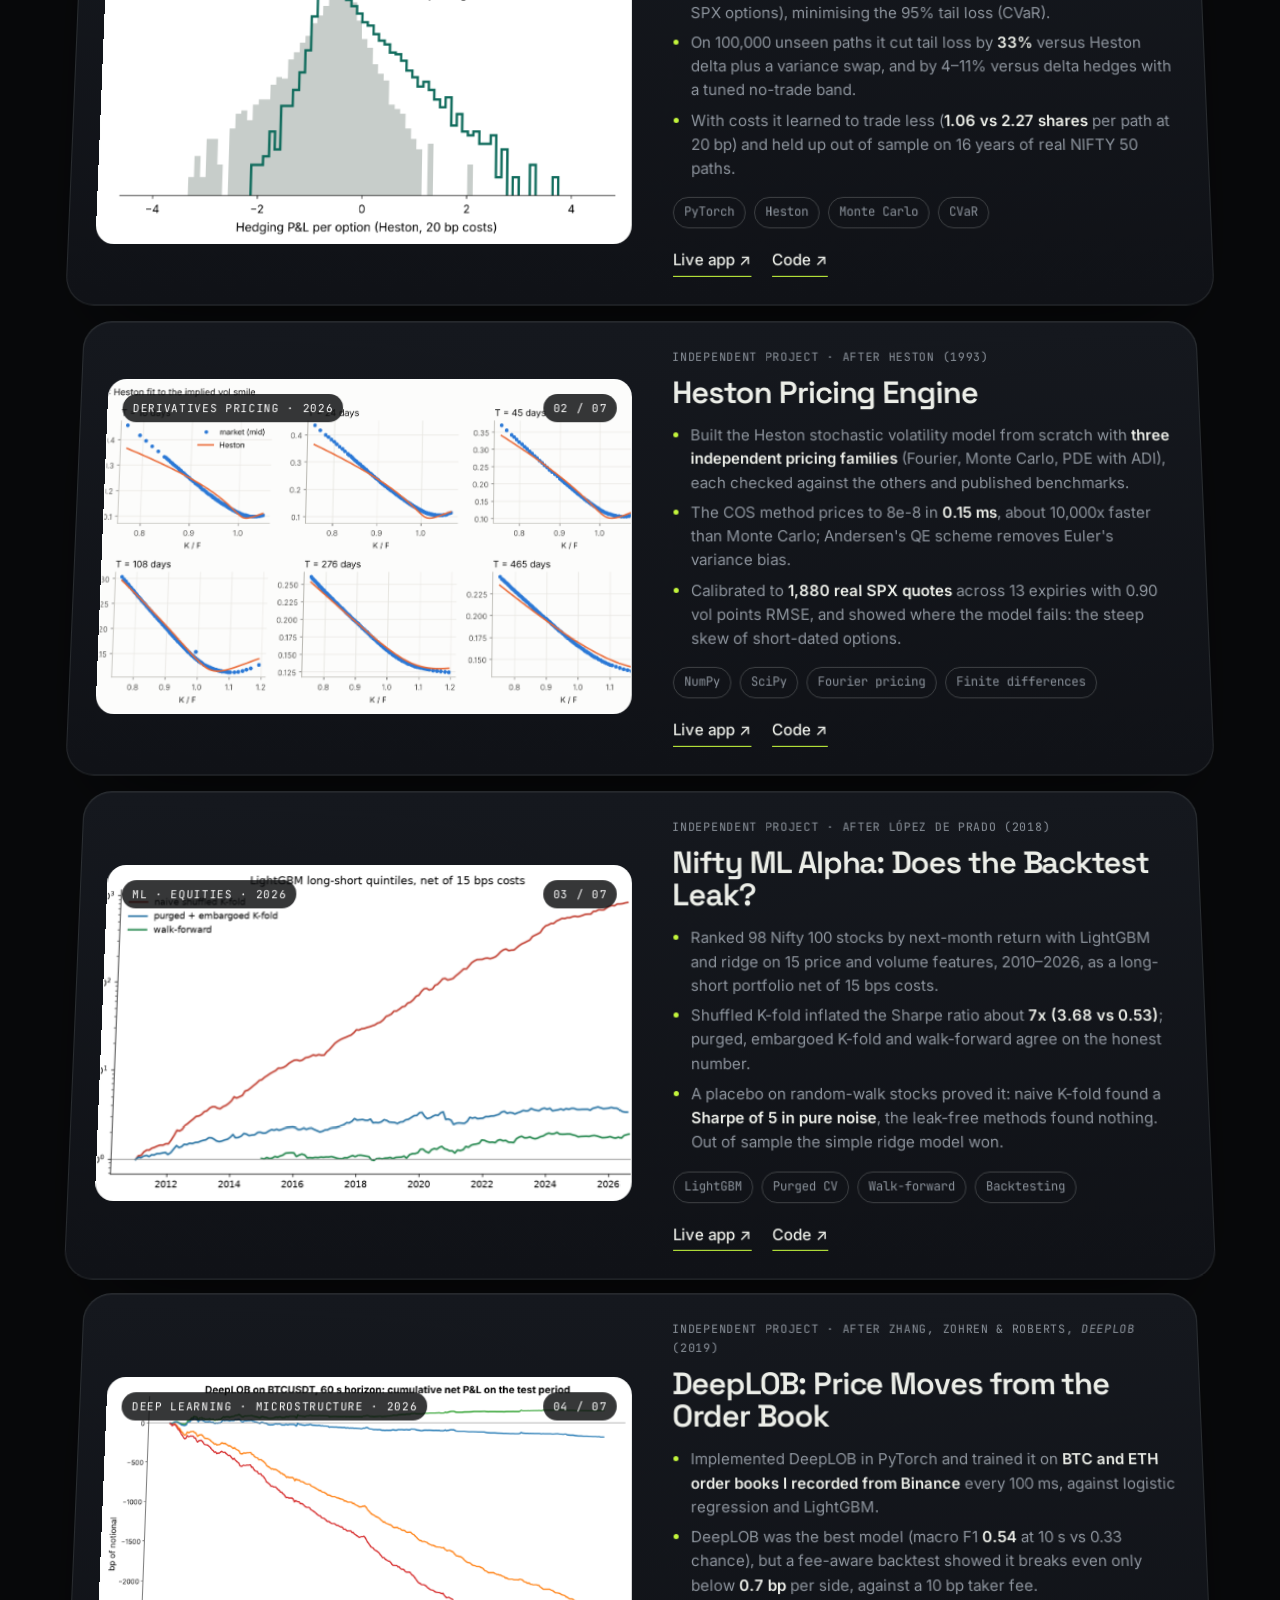
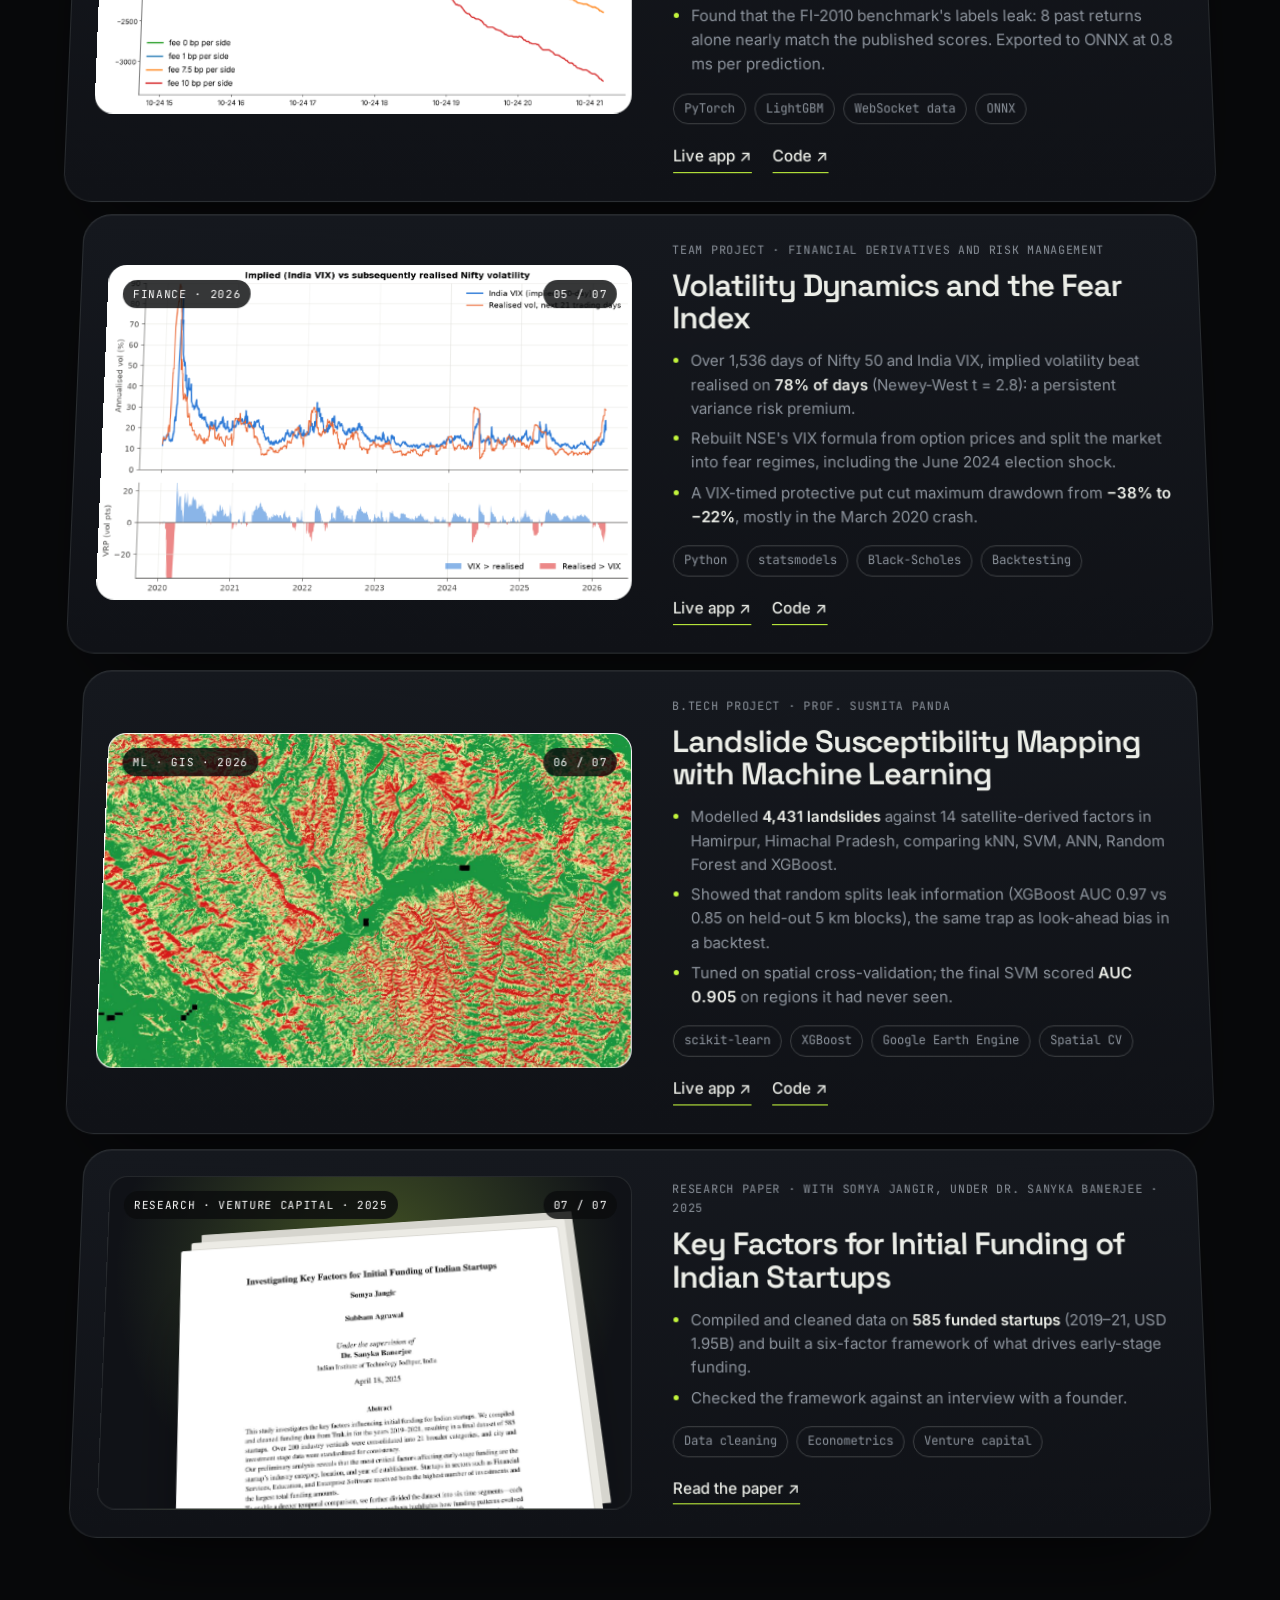
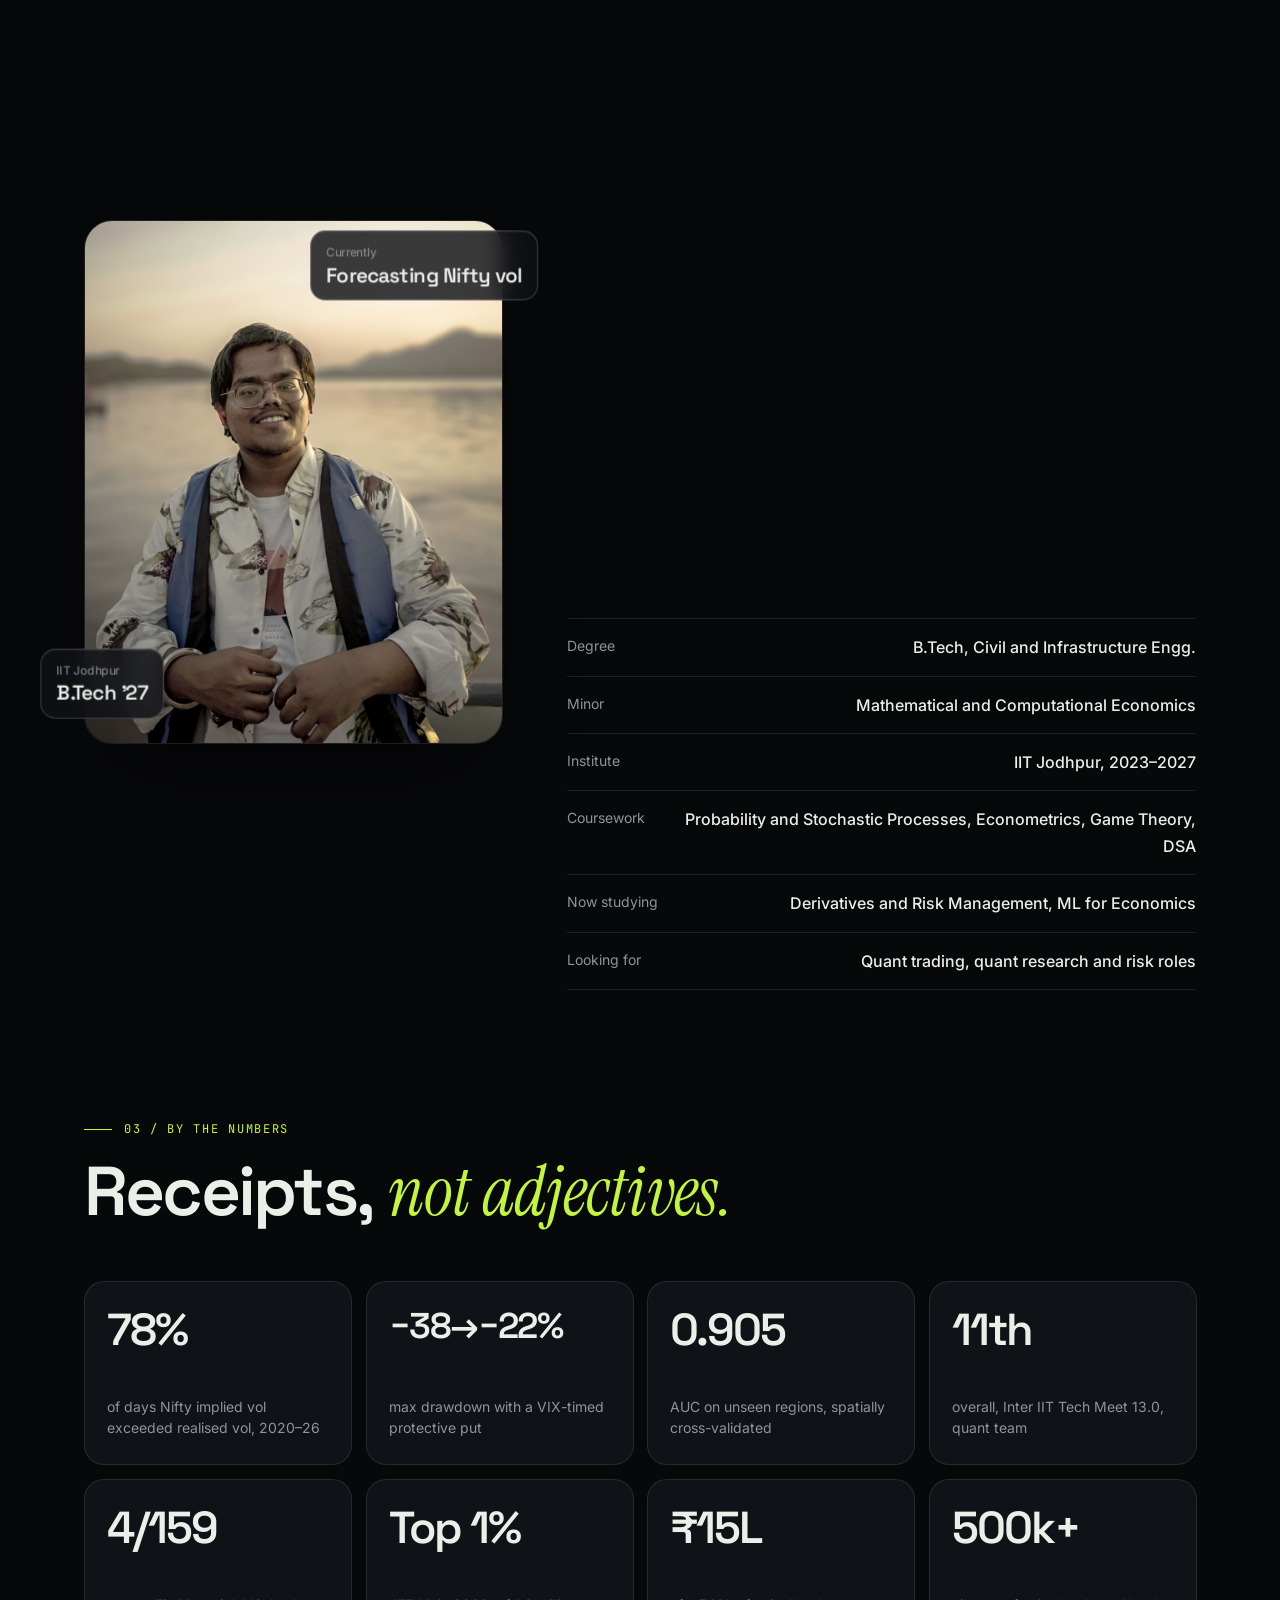
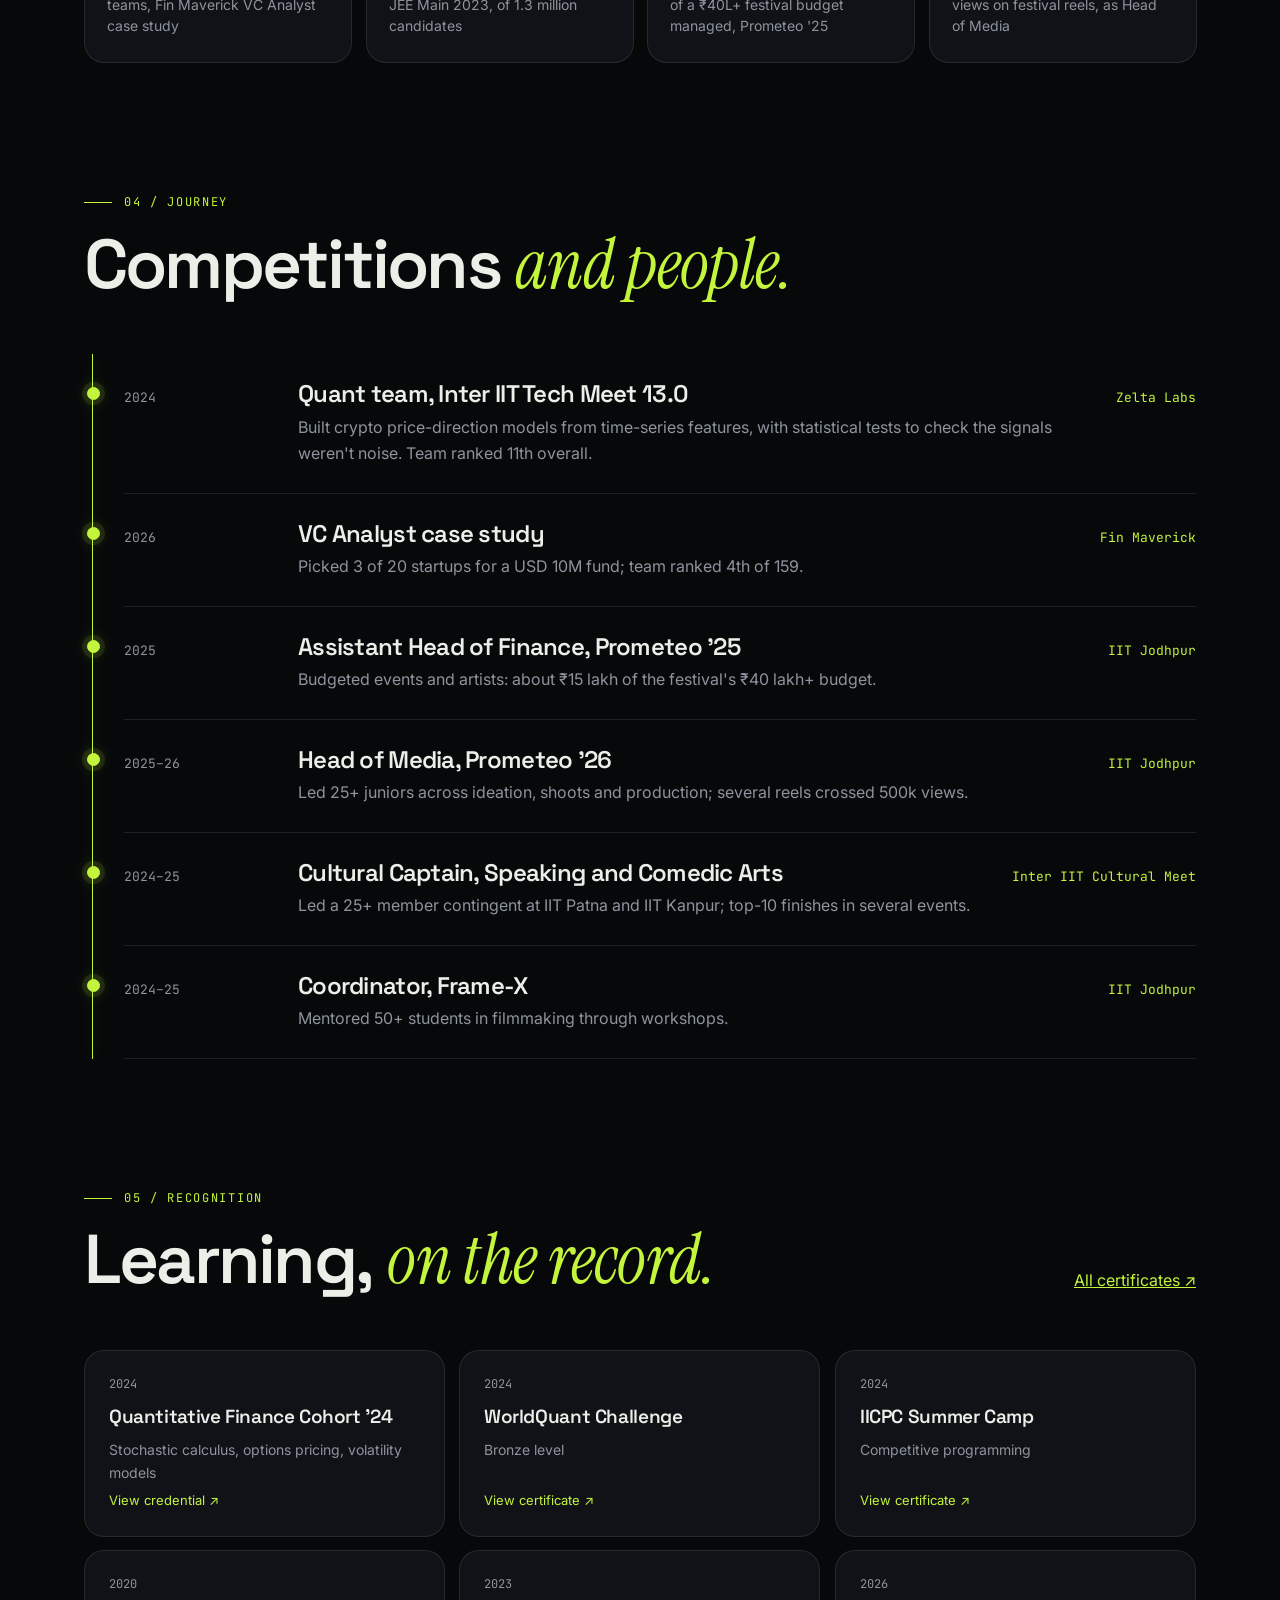
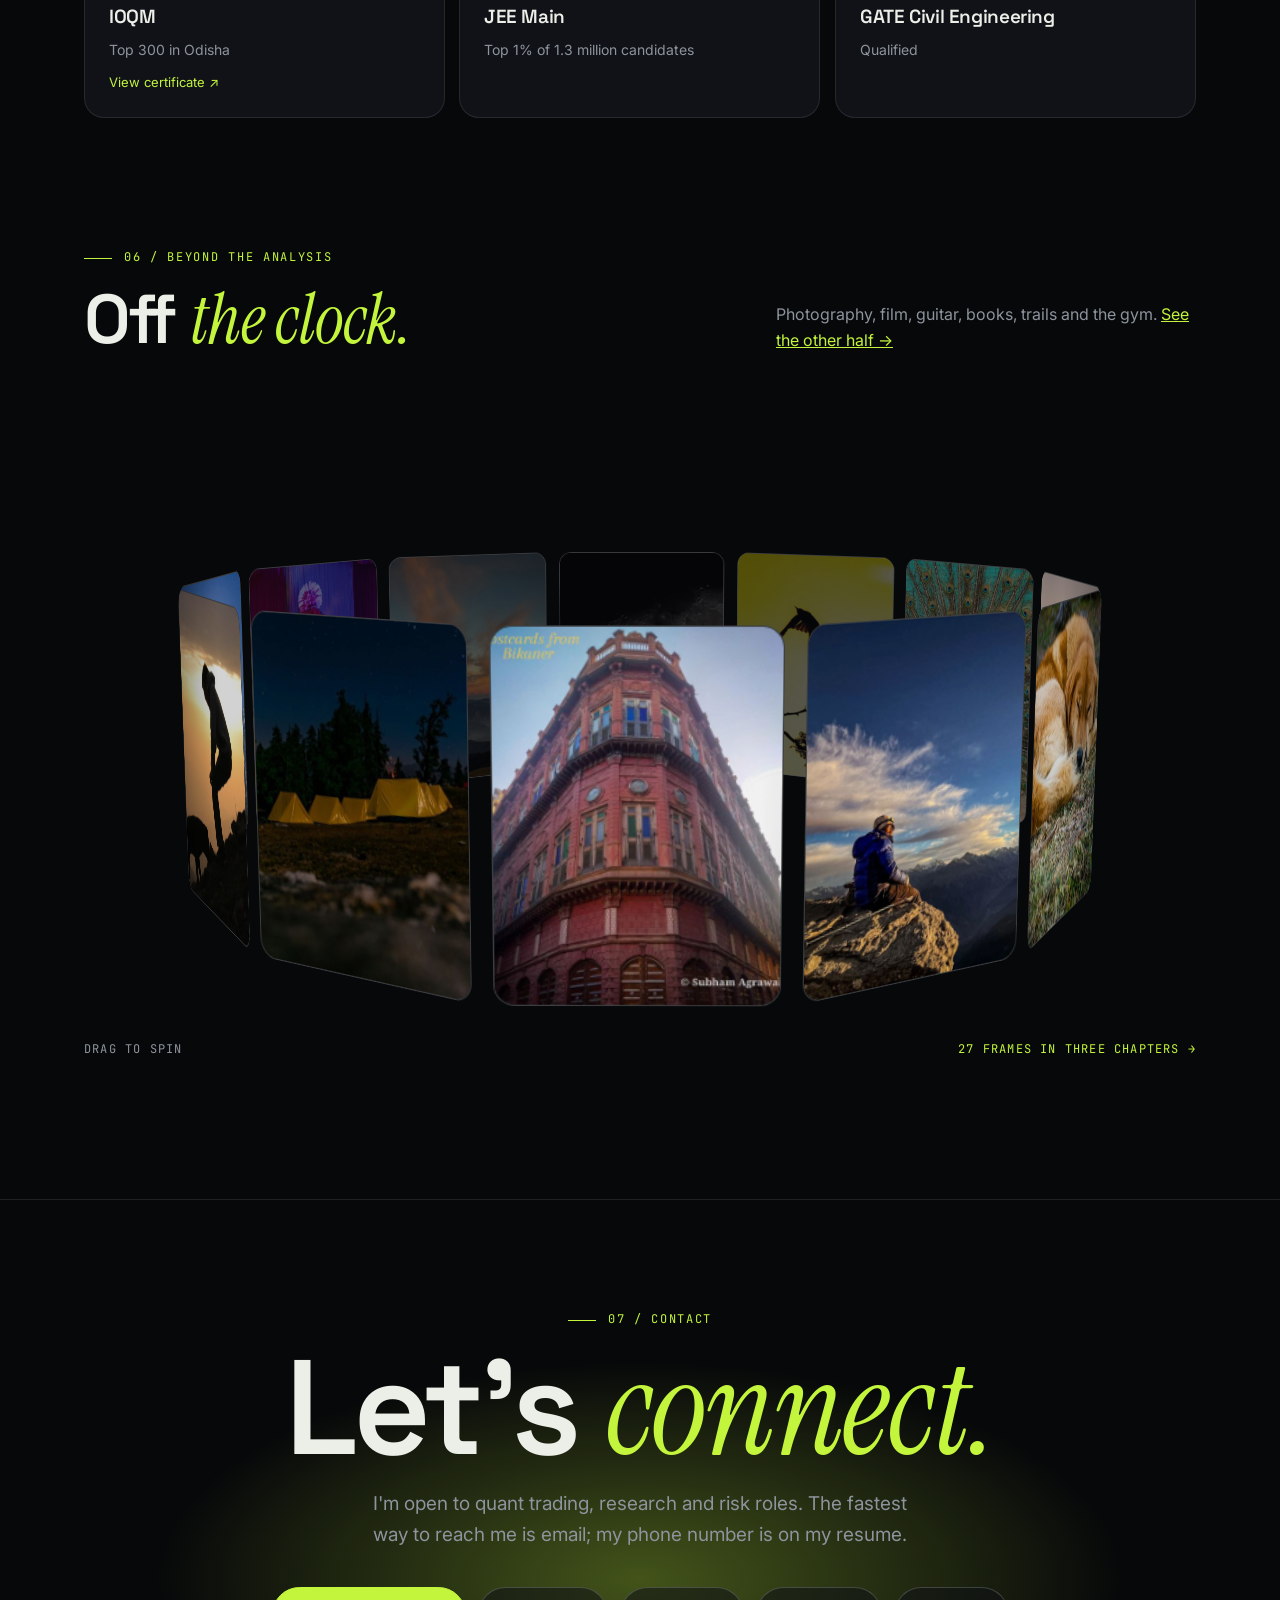
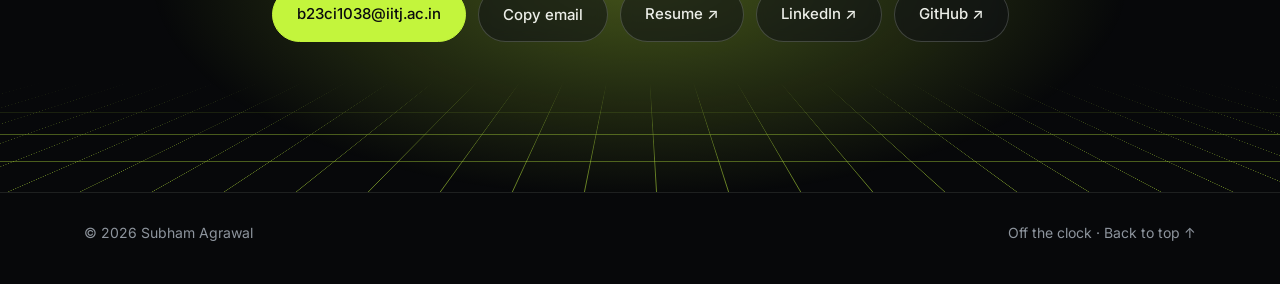
==== commit a069115c: "Phone pass: menu sheet, swipeable photo strip, lighter images - Up to 820 px: a menu button opens a " ====
--- a/index.html
+++ b/index.html
@@ -9,6 +9,7 @@
 <meta property="og:description" content="Markets, models, and the story in the data.">
 <meta property="og:image" content="img/portrait.jpg">
 <script>!function(r){r.classList.add('js');try{var t=localStorage.getItem('theme');if(t)r.setAttribute('data-theme',t);if(!matchMedia('(prefers-reduced-motion: reduce)').matches&&(sessionStorage.getItem('pt')||!sessionStorage.getItem('seen')))r.classList.add('cover');}catch(e){}setTimeout(function(){r.classList.remove('cover')},4000)}(document.documentElement)</script>
+<meta name="theme-color" content="#07080a">
 <link rel="icon" href="favicon.svg" type="image/svg+xml">
 <link rel="icon" href="favicon-32.png" sizes="32x32" type="image/png">
 <link rel="apple-touch-icon" href="apple-touch-icon.png">
@@ -25,10 +26,28 @@
     <a href="#about" class="hide-md">About</a>
     <a href="#journey" class="hide-md">Journey</a>
     <a href="life.html">Off the clock</a>
-    <a href="Subham_Agrawal_Resume.pdf" target="_blank" rel="noopener" class="pill hide-md">Resume ↗</a>
+    <a href="Subham_Agrawal_Resume.pdf" target="_blank" rel="noopener" class="pill">Resume ↗</a>
     <button id="theme" aria-label="Toggle dark mode">☾</button>
+    <button class="burger" id="burger" aria-label="Open menu" aria-expanded="false" aria-controls="msheet"><span></span><span></span></button>
   </div>
 </div></nav>
+<div class="msheet" id="msheet" aria-hidden="true">
+  <div class="wrap ms-in">
+    <ol class="ms-links">
+      <li style="--i:0"><a href="#work"><span>01</span>Work</a></li>
+      <li style="--i:1"><a href="#about"><span>02</span>About</a></li>
+      <li style="--i:2"><a href="#journey"><span>03</span>Journey</a></li>
+      <li style="--i:3"><a href="#recognition"><span>04</span>Recognition</a></li>
+      <li style="--i:4"><a href="life.html"><span>05</span>Off <em>the clock</em></a></li>
+      <li style="--i:5"><a href="#contact"><span>06</span>Contact</a></li>
+    </ol>
+    <div class="ms-foot">
+      <a class="btn primary" href="Subham_Agrawal_Resume.pdf" target="_blank" rel="noopener">Resume ↗</a>
+      <a class="btn" href="mailto:b23ci1038@iitj.ac.in">Email</a>
+      <a class="btn" href="https://www.linkedin.com/in/subham-agrawal-5b924128a/" target="_blank" rel="noopener">LinkedIn ↗</a>
+    </div>
+  </div>
+</div>
 
 <main>
 <header class="hero" data-intro>
--- a/style.css
+++ b/style.css
@@ -43,6 +43,36 @@
 .pill:hover{box-shadow:0 0 0 5px var(--accent-soft)}
 #theme{background:none;border:1px solid var(--line-2);color:var(--text);width:36px;height:36px;border-radius:50%;cursor:pointer;font-size:15px;display:grid;place-items:center}
 @media (max-width:820px){.menu a.hide-md{display:none}.menu{gap:14px}}
+/* phones: a menu button opens a full-screen sheet of links */
+.burger{display:none;position:relative;width:40px;height:40px;flex:none;border-radius:50%;border:1px solid var(--line-2);background:none;color:var(--text);cursor:pointer;padding:0}
+.burger span{position:absolute;left:12px;right:12px;height:1.5px;border-radius:2px;background:currentColor;transition:top .45s var(--ease),transform .45s var(--ease)}
+.burger span:first-child{top:16px}.burger span:last-child{top:22.5px}
+.menu-open .burger span{top:19.25px}
+.menu-open .burger span:first-child{transform:rotate(45deg)}
+.menu-open .burger span:last-child{transform:rotate(-45deg)}
+.msheet{display:none}
+@media (max-width:820px){
+  .menu{gap:10px}
+  .menu>a:not(.pill){display:none}
+  .menu .pill{padding:8px 14px;font-size:13.5px}
+  #theme{width:40px;height:40px}
+  .burger{display:block}
+  .msheet{display:flex;position:fixed;inset:0;z-index:29;padding-top:68px;background:var(--bg);visibility:hidden;clip-path:circle(0 at calc(100% - 36px) 34px);transition:clip-path .6s var(--ease-io),visibility 0s .6s}
+  .menu-open .msheet{visibility:visible;clip-path:circle(160% at calc(100% - 36px) 34px);transition:clip-path .8s var(--ease-io)}
+  .menu-open,.menu-open body{overflow:hidden}
+  .menu-open nav{background:var(--bg);border-bottom-color:var(--line)}
+}
+@media (max-width:380px){.menu .pill{padding:7px 11px;font-size:13px}.logo{gap:9px}}
+.ms-in{flex:1;display:flex;flex-direction:column;justify-content:space-between;gap:28px;padding-top:12px;padding-bottom:calc(28px + env(safe-area-inset-bottom,0px));overflow-y:auto}
+.ms-links{list-style:none;margin:0;padding:0;perspective:700px}
+.ms-links li{border-bottom:1px solid var(--line)}
+.ms-links a{display:flex;align-items:baseline;gap:16px;padding:16px 0 14px;font-family:var(--display);font-weight:600;font-size:clamp(34px,10.5vw,52px);line-height:1;letter-spacing:-.045em;color:var(--text);text-decoration:none;transform-origin:50% 100%;transform:rotateX(-75deg) translateY(24px);opacity:0;transition:transform .4s var(--ease),opacity .3s}
+.ms-links span{font-family:var(--mono);font-size:12px;font-weight:500;letter-spacing:.1em;color:var(--accent);min-width:22px}
+.ms-links em{font-family:var(--serif);font-style:italic;font-weight:400;letter-spacing:-.01em;color:var(--accent)}
+.ms-links a:active{color:var(--accent)}
+.menu-open .ms-links a{transform:none;opacity:1;transition:transform .9s var(--ease),opacity .6s;transition-delay:calc(.14s + var(--i)*.06s)}
+.ms-foot{display:flex;flex-wrap:wrap;gap:10px;opacity:0;translate:0 14px;transition:opacity .3s,translate .3s}
+.menu-open .ms-foot{opacity:1;translate:0 0;transition:opacity .6s .5s,translate .9s var(--ease) .5s}
 
 /* type */
 .eyebrow{font-family:var(--mono);font-size:12px;letter-spacing:.14em;text-transform:uppercase;color:var(--muted);display:flex;align-items:center;gap:10px}
@@ -97,7 +127,7 @@
 .sec-head p{color:var(--muted);max-width:420px;margin:0}
 .num{font-family:var(--mono);font-size:12px;letter-spacing:.14em;color:var(--accent);display:flex;align-items:center;gap:12px;margin-bottom:18px}
 .num::before{content:"";width:28px;height:1px;background:currentColor}
-@media (max-width:600px){section{padding-top:90px}}
+@media (max-width:600px){section{padding-top:76px}.sec-head{margin-bottom:32px}.contact{margin-top:96px;padding:84px 0 120px}.film{margin-top:44px}.pillar{height:150px}.ribbons{height:132px}}
 
 /* projects: cards that stack in 3D on tall screens */
 .projects{position:relative}
@@ -111,7 +141,7 @@
 .p-paper{background:radial-gradient(circle at 50% 28%,color-mix(in srgb,var(--accent) 30%,var(--surface)),var(--surface) 72%)!important;perspective:900px}
 .p-paper .sheet{position:absolute;left:50%;top:19%;width:72%;translate:-50% 0;transform:rotateX(16deg) rotateZ(-4deg);transform-origin:50% 0;border-radius:3px;background:#fff;box-shadow:0 0 0 1px rgba(0,0,0,.08),9px -9px 0 -1px #ecebe5,18px -18px 0 -2px #d6d5ce,0 40px 70px -24px rgba(0,0,0,.65);transition:transform .9s var(--ease)}
 .p-paper .sheet img{display:block;width:100%;height:auto;border-radius:3px}
-.project:hover .p-paper .sheet{transform:rotateX(5deg) rotateZ(-1deg) translateY(-12px)}
+@media (hover:hover){.project:hover .p-paper .sheet{transform:rotateX(5deg) rotateZ(-1deg) translateY(-12px)}}
 @media (max-width:600px){.p-paper .sheet{top:25%}}
 .p-meta{font-family:var(--mono);font-size:11.5px;color:var(--muted);letter-spacing:.06em;text-transform:uppercase}
 .project h3{font-weight:600;font-size:clamp(25px,2.4vw,34px);line-height:1.05;letter-spacing:-.035em;margin:10px 0 14px}
@@ -194,7 +224,7 @@
 .ring-in img{width:100%;height:100%;object-fit:cover;pointer-events:none}
 .ring-cap{display:flex;justify-content:space-between;gap:16px;flex-wrap:wrap;margin:14px 0 0;font-family:var(--mono);font-size:12px;letter-spacing:.1em;text-transform:uppercase;color:var(--muted)}
 .ring-cap a{color:var(--accent);text-decoration:none}
-@media (max-width:700px){.ring{--w:140px;--h:188px;-webkit-mask-image:none;mask-image:none}}
+@media (max-width:700px){.ring{--w:150px;--h:200px;height:calc(var(--h)*1.85);-webkit-mask-image:none;mask-image:none}}
 
 /* contact over a moving 3D grid floor */
 .contact{position:relative;overflow:hidden;isolation:isolate;margin:140px 0 0;padding:110px 0 150px;border-top:1px solid var(--line);text-align:center}
@@ -212,6 +242,8 @@
 /* life page */
 .life-hero{position:relative;height:calc(100vh - 68px);height:calc(100svh - 68px);min-height:520px;overflow:hidden;color:#fff;background:var(--ink);clip-path:inset(0 calc(var(--hp,0)*3vw) calc(var(--hp,0)*5vh) round 0 0 calc(var(--hp,0)*32px) calc(var(--hp,0)*32px))}
 .lh-media{position:absolute;inset:-3%}
+.lh-media picture{display:block;width:100%;height:100%}
+.film-track picture,.pillar picture{display:contents}
 .lh-media img{width:100%;height:100%;object-fit:cover;object-position:50% 45%;scale:1.08;translate:calc(var(--mx,0)*-18px) calc(var(--hp,0)*22% + var(--my,0)*-14px)}
 .life-hero .loc{position:absolute;z-index:1;top:20px;right:24px;background:rgba(10,14,12,.45);color:#fff;font-family:var(--mono);font-size:11px;letter-spacing:.06em;padding:6px 11px;border-radius:999px;-webkit-backdrop-filter:blur(6px);backdrop-filter:blur(6px)}
 .life-hero .over{position:absolute;inset:0;background:linear-gradient(180deg,rgba(0,0,0,.05) 30%,rgba(0,0,0,.72));display:flex;flex-direction:column;justify-content:flex-end;padding:0 max(24px,calc((100% - 1112px)/2)) 56px;opacity:calc(1 - var(--hp,0)*1.6);translate:calc(var(--mx,0)*10px) calc(var(--hp,0)*-60px + var(--my,0)*6px)}
@@ -253,12 +285,16 @@
 .film-hud{display:none}
 .film.on .film-pin{position:sticky;top:0;height:100vh;height:100svh;overflow:hidden;perspective:1500px;background:radial-gradient(60% 50% at 50% 46%,rgba(139,123,255,.12),transparent 70%)}
 .film.on .film-track{position:absolute;left:0;top:calc(50% - 4vh);translate:0 -50%;columns:auto;display:flex;align-items:center;gap:clamp(12px,2vw,28px);height:58vh;max-width:none;margin:0;padding:0 8vw;width:max-content;will-change:transform;transform-style:preserve-3d}
-.film.on .film-track figure{flex:none;margin:0;border-radius:10px;filter:brightness(.62) saturate(.85);transition:filter .7s var(--ease);box-shadow:0 30px 60px -30px #000}
-.film.on .film-track figure.act{filter:none}
+.film.on .film-track figure{flex:none;margin:0}
+/* moving strips: the figure is a plain box (and a snap target on phones); its .fx turns in 3D */
+.film.on .film-track figure,.film.swipe .film-track figure{overflow:visible;border-radius:0;transform-style:preserve-3d}
+.film.on .fx,.film.swipe .fx{height:100%;border-radius:10px;overflow:hidden;filter:brightness(.62) saturate(.85);transition:filter .7s var(--ease);box-shadow:0 30px 60px -30px #000}
+.film.on figure.act .fx,.film.swipe figure.act .fx{filter:none}
 .film.on .film-track img{width:100%;height:100%;object-fit:cover;scale:1.12}
 .film.on .film-track figcaption{display:none}
 .film.on .ch-card{flex:none;align-self:stretch;width:min(34vw,440px);display:flex;flex-direction:column;justify-content:flex-end;padding:0 3vw 8px 0}
-.film.on .film-hud{display:grid;position:absolute;left:8vw;right:8vw;bottom:5vh;grid-template-columns:1fr auto;align-items:end;gap:14px 24px;font-family:var(--mono);font-size:12px;letter-spacing:.1em;text-transform:uppercase;color:rgba(236,238,232,.6)}
+.film.on .film-hud,.film.swipe .film-hud{display:grid;grid-template-columns:1fr auto;align-items:end;gap:14px 24px;font-family:var(--mono);font-size:12px;letter-spacing:.1em;text-transform:uppercase;color:rgba(236,238,232,.6)}
+.film.on .film-hud{position:absolute;left:8vw;right:8vw;bottom:5vh}
 .hud-l{display:flex;flex-direction:column;gap:6px;min-width:0}
 .hud-ch{color:var(--mint)}
 .hud-cap{font-family:var(--display);font-weight:500;text-transform:none;letter-spacing:-.02em;font-size:clamp(20px,2vw,28px);color:var(--paper);white-space:nowrap;overflow:hidden;text-overflow:ellipsis}
@@ -268,6 +304,22 @@
 .hud-bar{grid-column:1/-1;display:block;height:1px;background:rgba(236,238,232,.2);position:relative}
 .hud-bar i{position:absolute;inset:0;background:var(--mint);transform-origin:0 50%;transform:scaleX(var(--fp,0));box-shadow:0 0 10px rgba(195,245,60,.5)}
 @media (max-width:700px){.film.on .film-track{height:54vh;padding:0 6vw}.film.on .ch-card{width:76vw}.film.on .film-hud{left:6vw;right:6vw;bottom:4vh}}
+/* phones: the strip is swiped sideways, and the photos still turn round a drum */
+.film.swipe{padding:30px 0 34px;background:radial-gradient(70% 45% at 50% 42%,rgba(139,123,255,.14),transparent 70%),var(--ink)}
+.film.swipe .film-track{position:relative;columns:auto;display:flex;align-items:center;gap:12px;height:min(64svh,540px);max-width:none;margin:0;padding:18px 10vw;overflow-x:auto;overflow-y:hidden;scroll-snap-type:x mandatory;overscroll-behavior-x:contain;scrollbar-width:none;perspective:900px;-webkit-overflow-scrolling:touch}
+.film.swipe .film-track::-webkit-scrollbar{display:none}
+.film.swipe .film-track figure{flex:none;margin:0;scroll-snap-align:center}
+.film.swipe .fx{border-radius:12px}
+.film.swipe .film-track img{width:100%;height:100%;object-fit:cover;scale:1.1}
+.film.swipe .film-track figcaption{display:none}
+.film.swipe .ch-card{flex:none;align-self:stretch;width:72vw;display:flex;flex-direction:column;justify-content:flex-end;padding:0 0 6px;scroll-snap-align:center}
+.film.swipe .film-hud{padding:14px 6vw 0}
+.film.swipe .hud-cap{font-size:20px}
+.swipe-hint{display:none}
+.film.swipe .swipe-hint{display:inline-flex;gap:8px;grid-column:1/-1;color:var(--mint);transition:opacity .6s}
+.film.swipe.swiped .swipe-hint{opacity:0}
+.film.swipe .swipe-hint i{font-style:normal;display:inline-block;animation:nudge 1.6s var(--ease-io) infinite}
+@keyframes nudge{50%{transform:translateX(6px)}}
 
 .hobbies{display:grid;grid-template-columns:repeat(3,1fr);gap:14px}
 .hobby{position:relative;background:var(--surface);border:1px solid var(--line);border-radius:20px;padding:26px;transform-style:preserve-3d;transition:border-color .25s}
@@ -315,7 +367,7 @@
 nav.on-dark{background:color-mix(in srgb,var(--ink) 72%,transparent);border-bottom-color:rgba(236,238,232,.08)}
 nav.on-dark .logo,nav.on-dark .menu a:not(.pill){color:rgba(236,238,232,.82)}
 nav.on-dark .menu a:not(.pill):hover{color:var(--paper)}
-nav.on-dark #theme{color:var(--paper);border-color:rgba(236,238,232,.2)}
+nav.on-dark #theme,nav.on-dark .burger{color:var(--paper);border-color:rgba(236,238,232,.2)}
 nav.on-dark .mark{background:var(--mint);color:#0a0b0d}
 nav.on-dark .logo .lt b{color:rgba(236,238,232,.55)}
 
@@ -386,3 +438,14 @@
   .ring-in a::after{display:none}
   .ring-cap span{visibility:hidden}
 }
+
+/* touch screens */
+a,button{-webkit-tap-highlight-color:transparent}
+@media (pointer:coarse){
+  .p-links a{padding-top:12px}
+  footer a,.ring-cap a{display:inline-block;padding-block:12px}
+  .sec-head p a{padding-block:12px}
+  .btn:active,.pill:active,#theme:active,.burger:active{scale:.96}
+  .btn,.pill,#theme,.burger{transition:scale .15s,background .25s,border-color .25s,color .25s}
+  .project:active .p-img,.rc:active,.pillar:active{scale:.985;transition:scale .2s}
+}
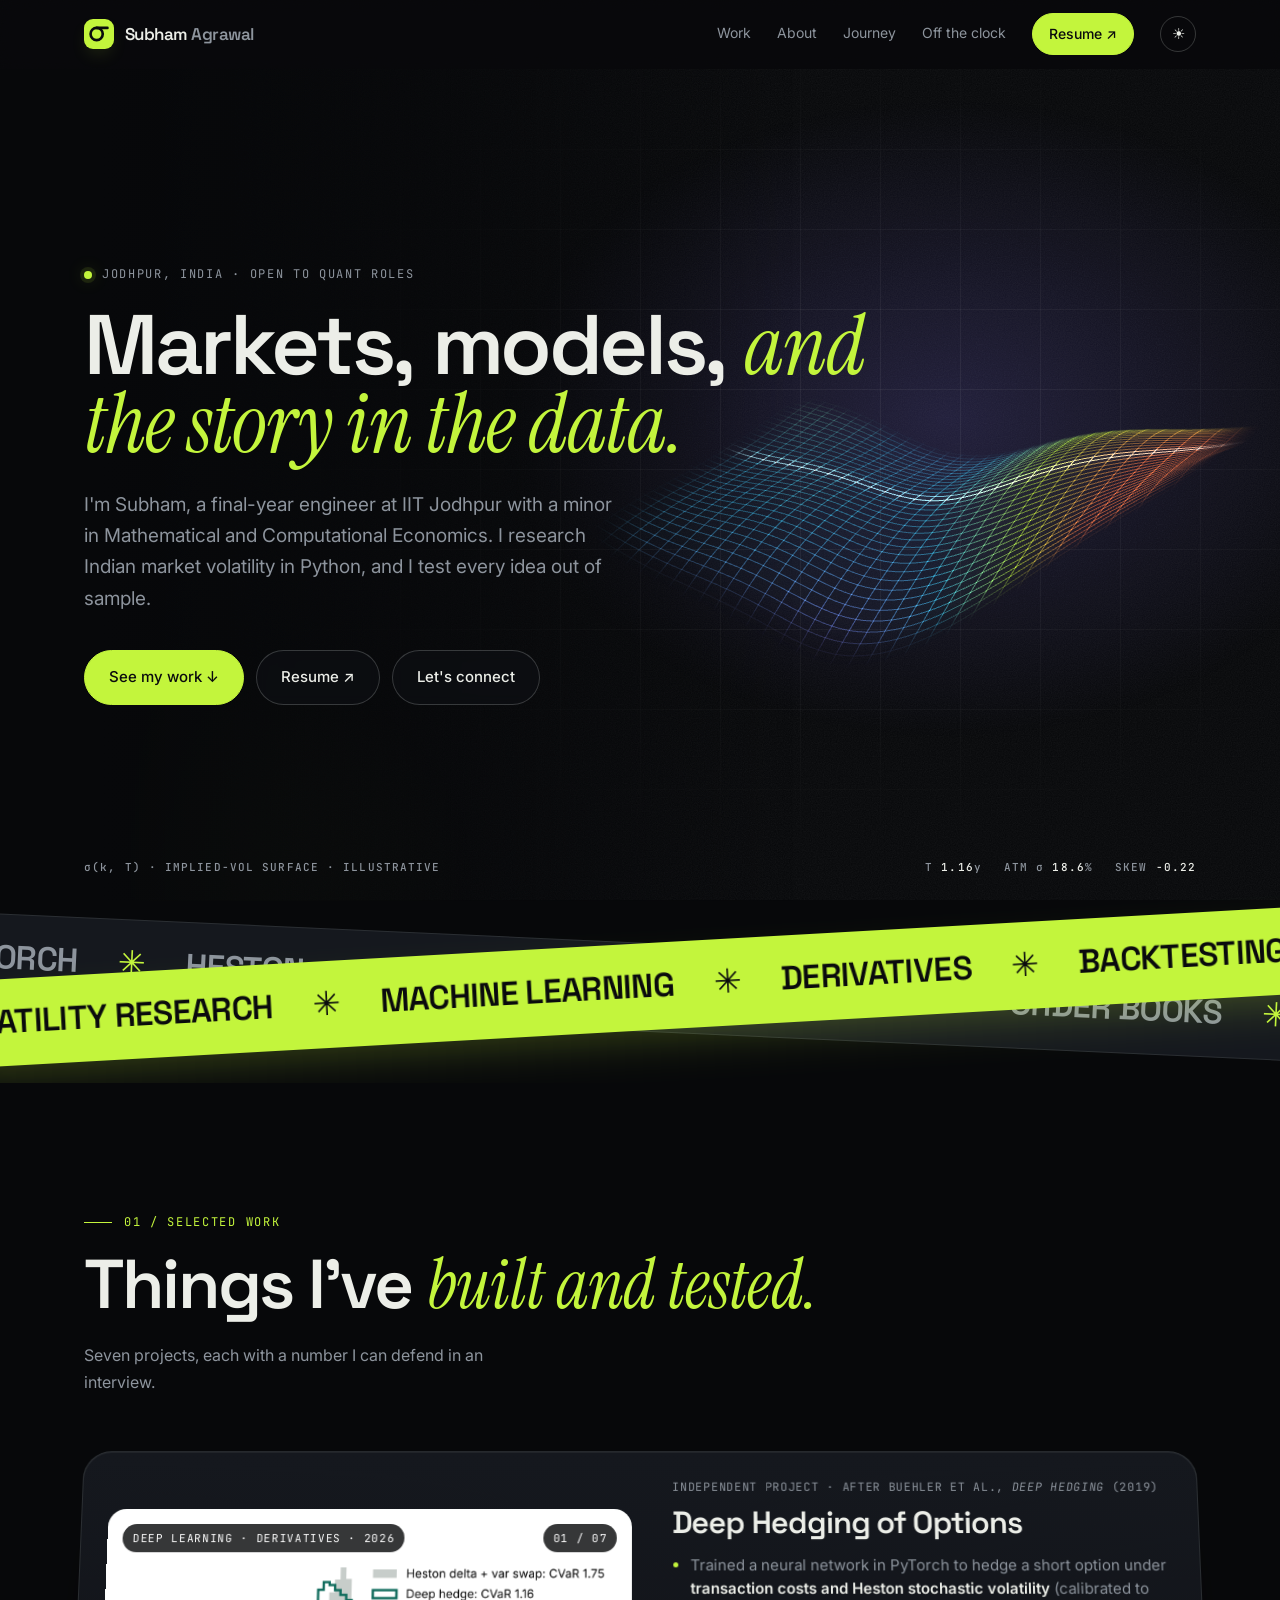
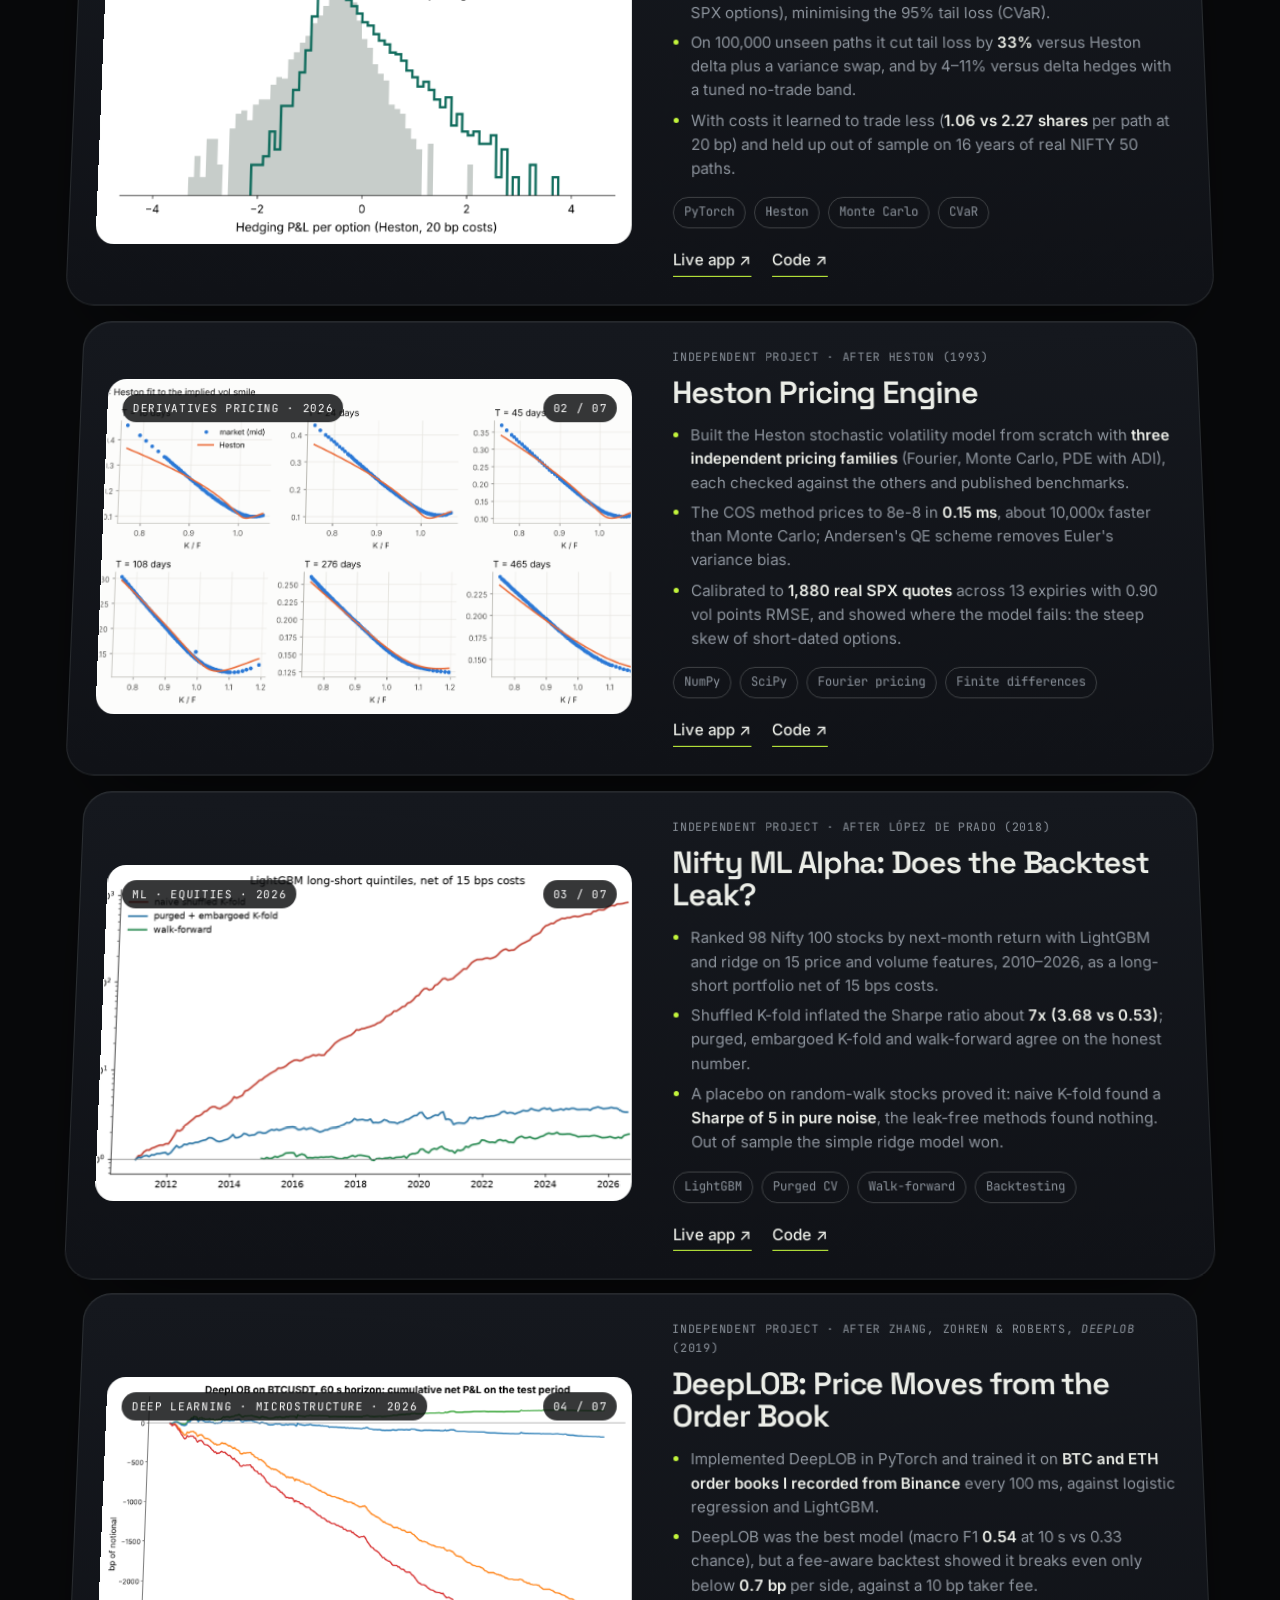
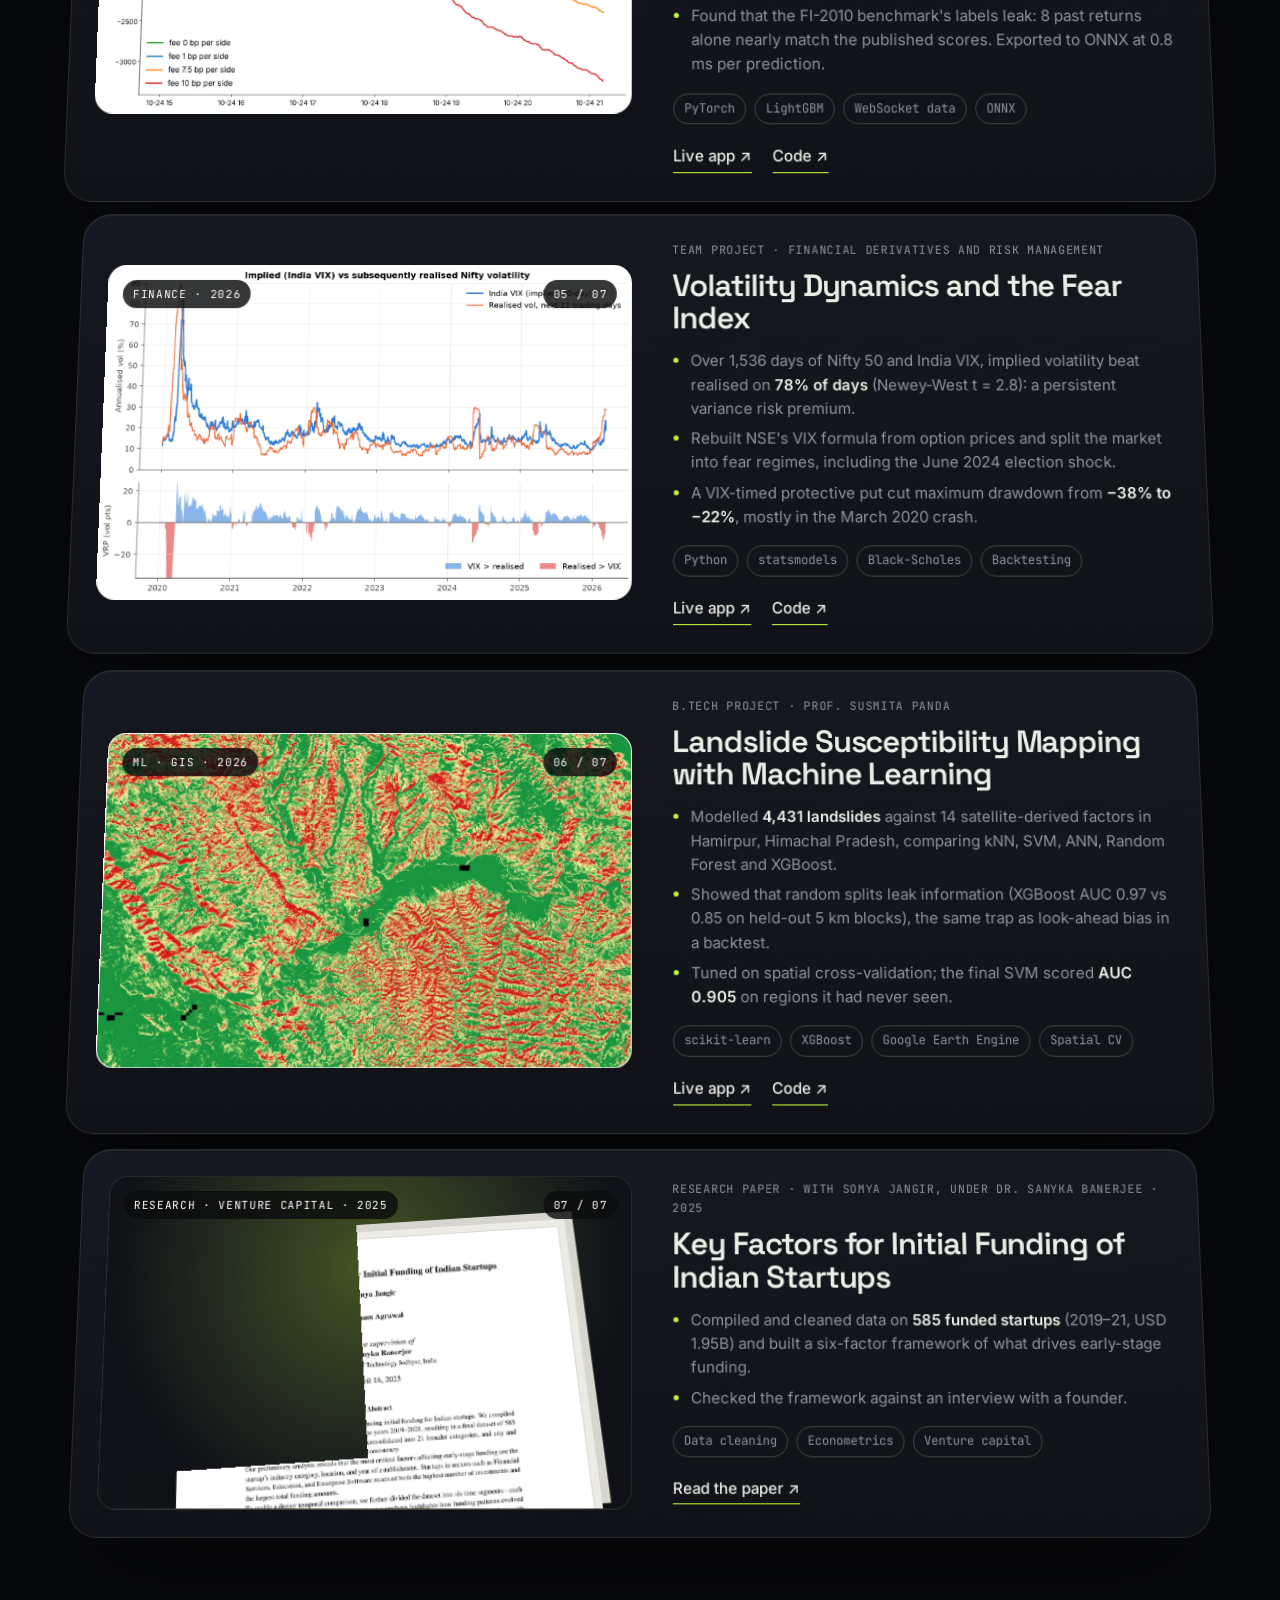
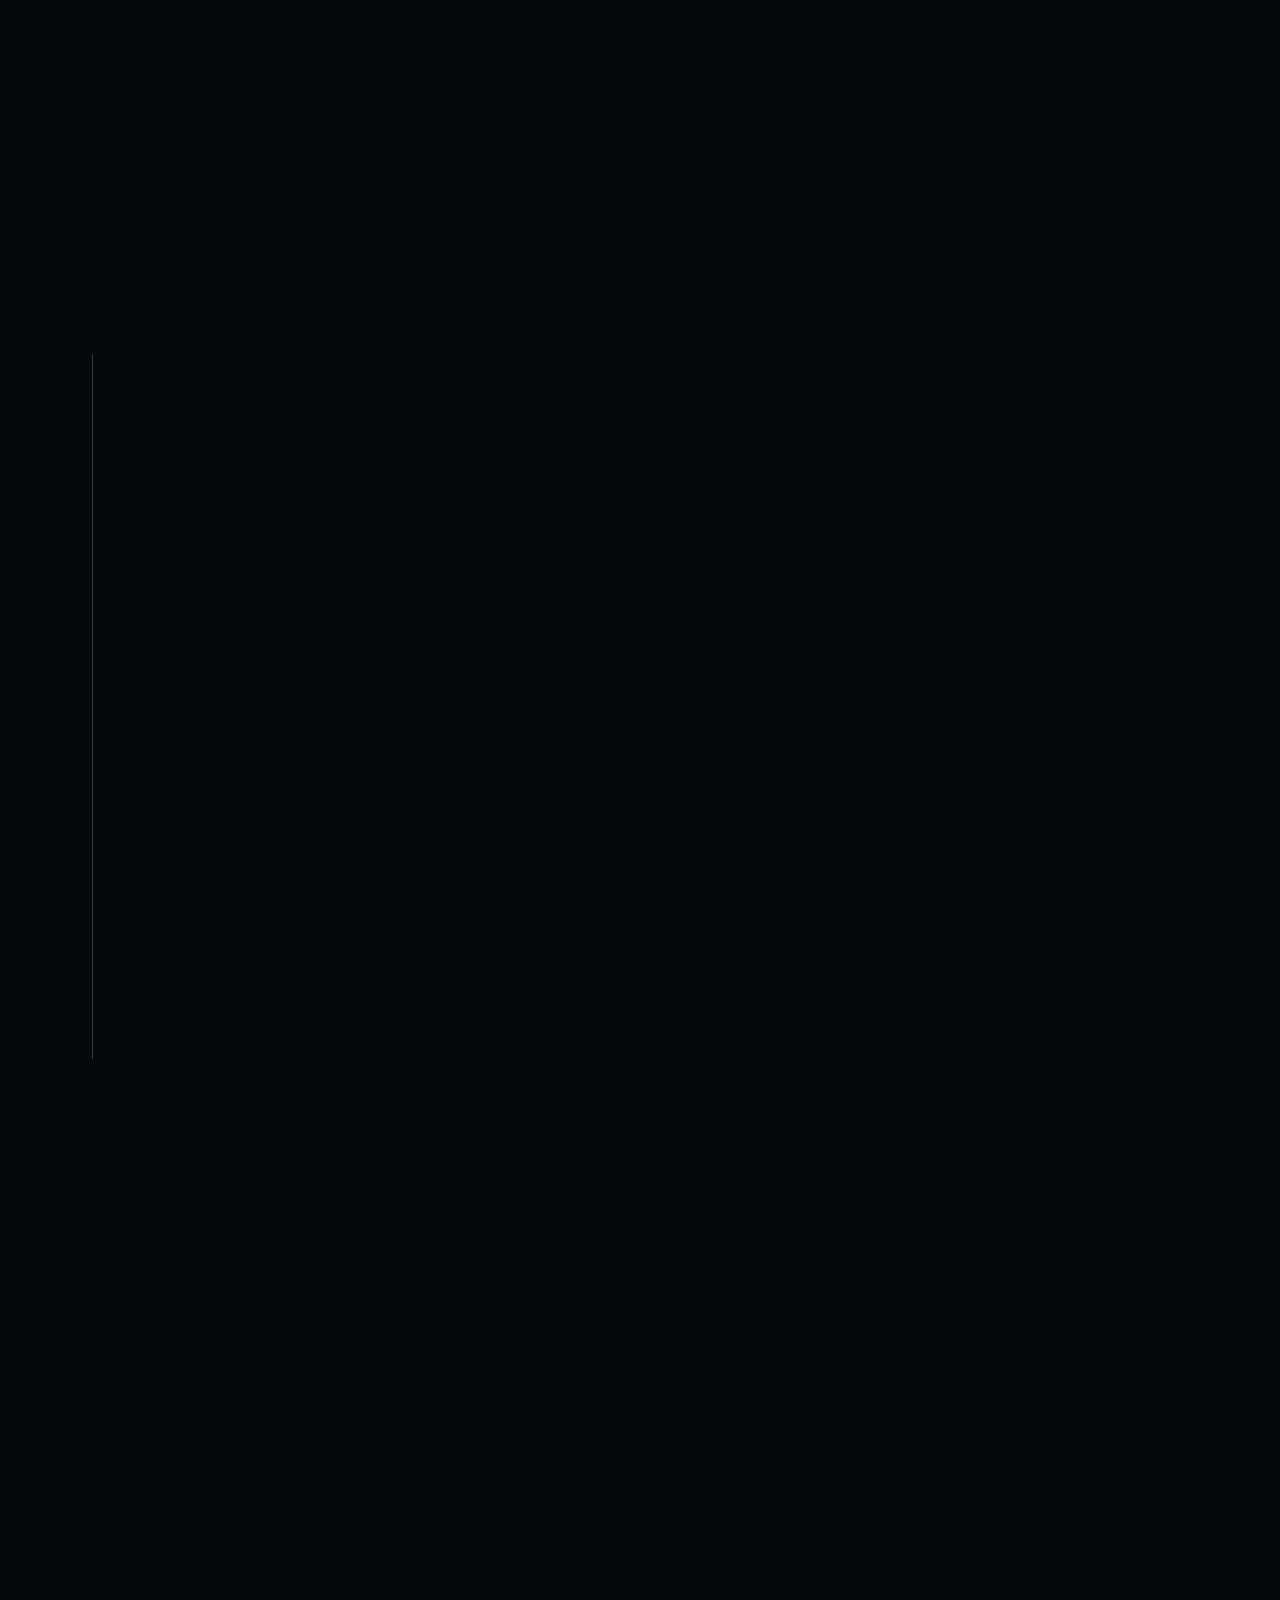
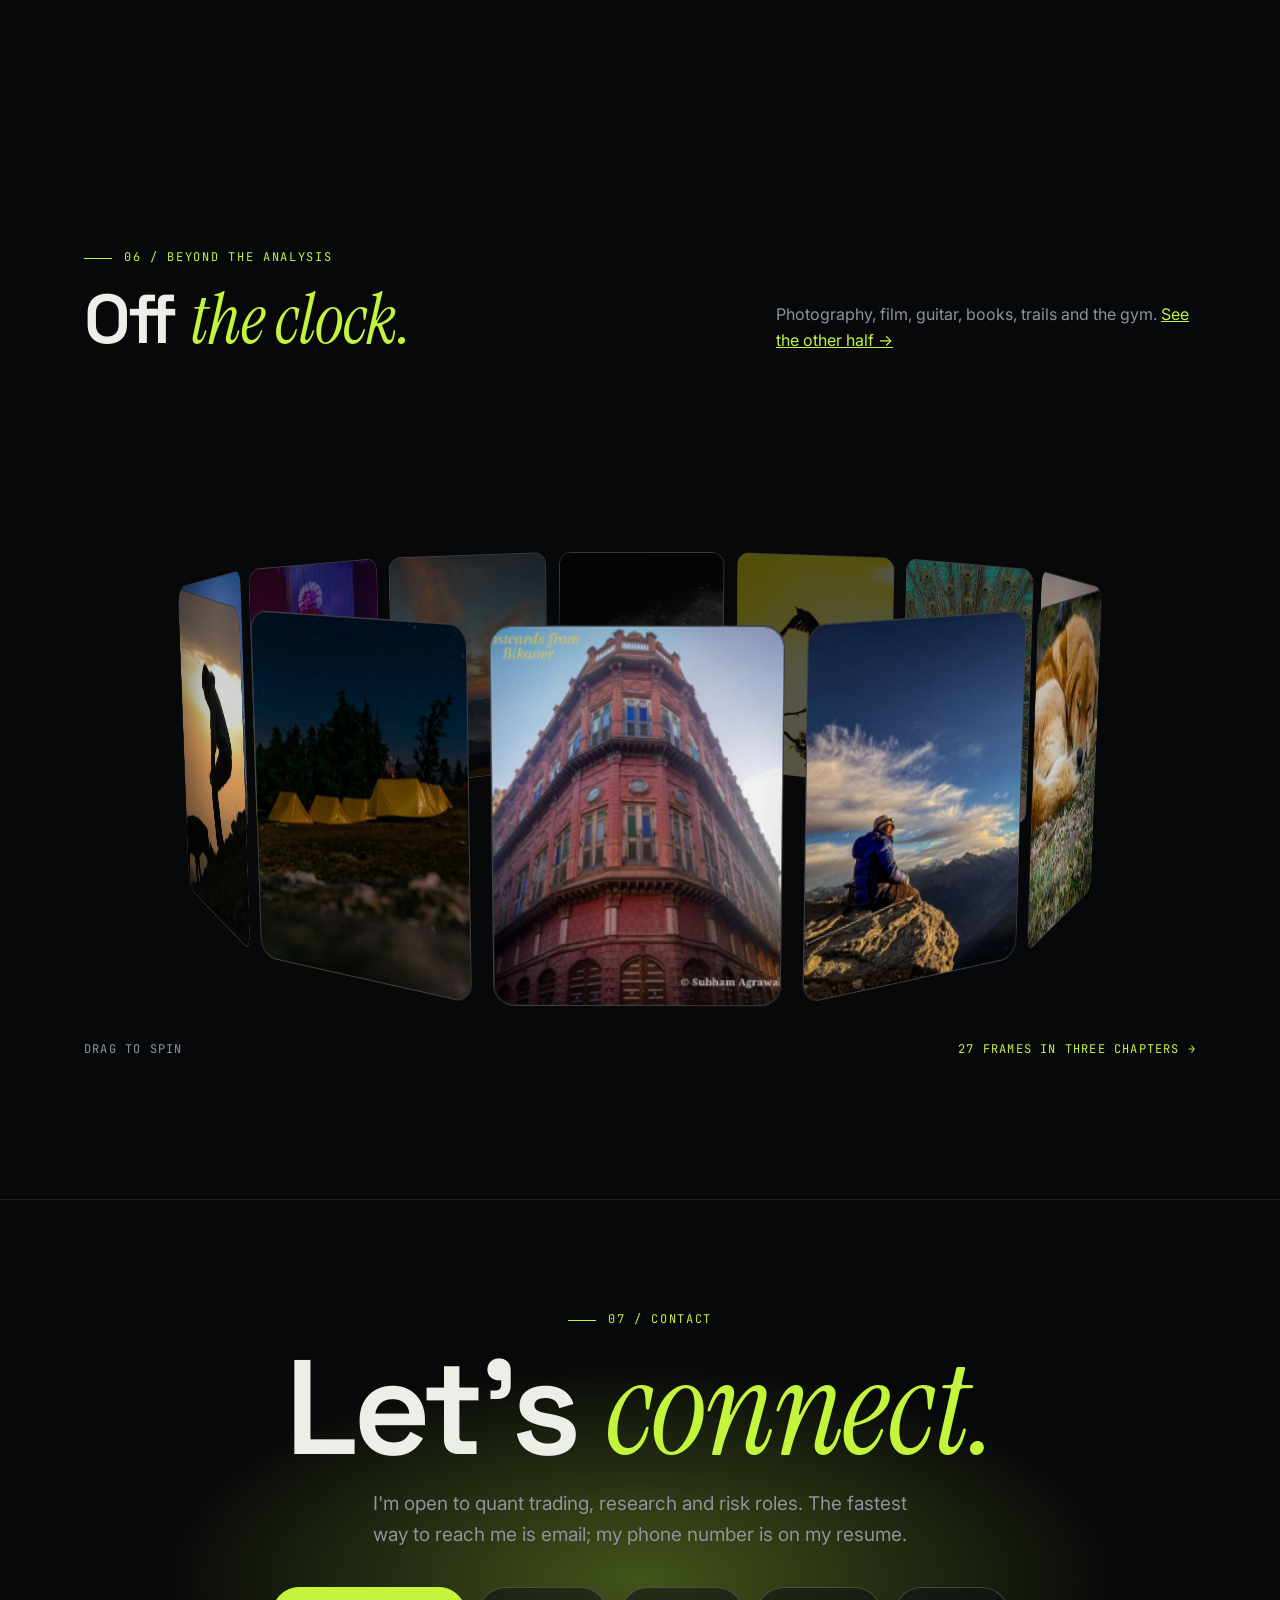
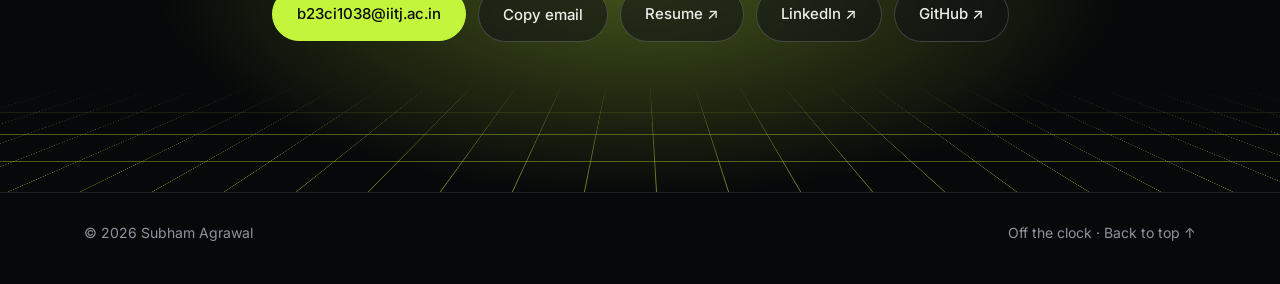
==== commit 1a0d1974: "About photo: summit shot in the mountains Co-Authored-By: Claude Opus 5.5 <noreply@anthropic.com> Cl" ====
--- a/index.html
+++ b/index.html
@@ -7,7 +7,7 @@
 <meta name="description" content="Subham Agrawal: final-year IIT Jodhpur undergraduate researching Indian market volatility, India VIX and out-of-sample model testing. Open to quant trading and research roles.">
 <meta property="og:title" content="Subham Agrawal">
 <meta property="og:description" content="Markets, models, and the story in the data.">
-<meta property="og:image" content="img/portrait.jpg">
+<meta property="og:image" content="img/portrait-summit.jpg">
 <script>!function(r){r.classList.add('js');try{var t=localStorage.getItem('theme');if(t)r.setAttribute('data-theme',t);if(!matchMedia('(prefers-reduced-motion: reduce)').matches&&(sessionStorage.getItem('pt')||!sessionStorage.getItem('seen')))r.classList.add('cover');}catch(e){}setTimeout(function(){r.classList.remove('cover')},4000)}(document.documentElement)</script>
 <meta name="theme-color" content="#07080a">
 <link rel="icon" href="favicon.svg" type="image/svg+xml">
@@ -199,7 +199,7 @@
   <div class="about">
     <div class="portrait reveal">
       <div class="p3d">
-        <div class="frame"><img src="img/portrait.jpg" alt="Subham Agrawal by a lake at sunset" width="1000" height="1250" loading="lazy"></div>
+        <div class="frame"><img src="img/portrait-summit.jpg" alt="Subham Agrawal in a blue down jacket and trekking gear on a mountain ridge, a snow-capped range behind" width="960" height="1200" loading="lazy"></div>
         <div class="badge b2"><small>Currently</small><b>Forecasting Nifty vol</b></div>
         <div class="badge b1"><small>IIT Jodhpur</small><b>B.Tech '27</b></div>
       </div>
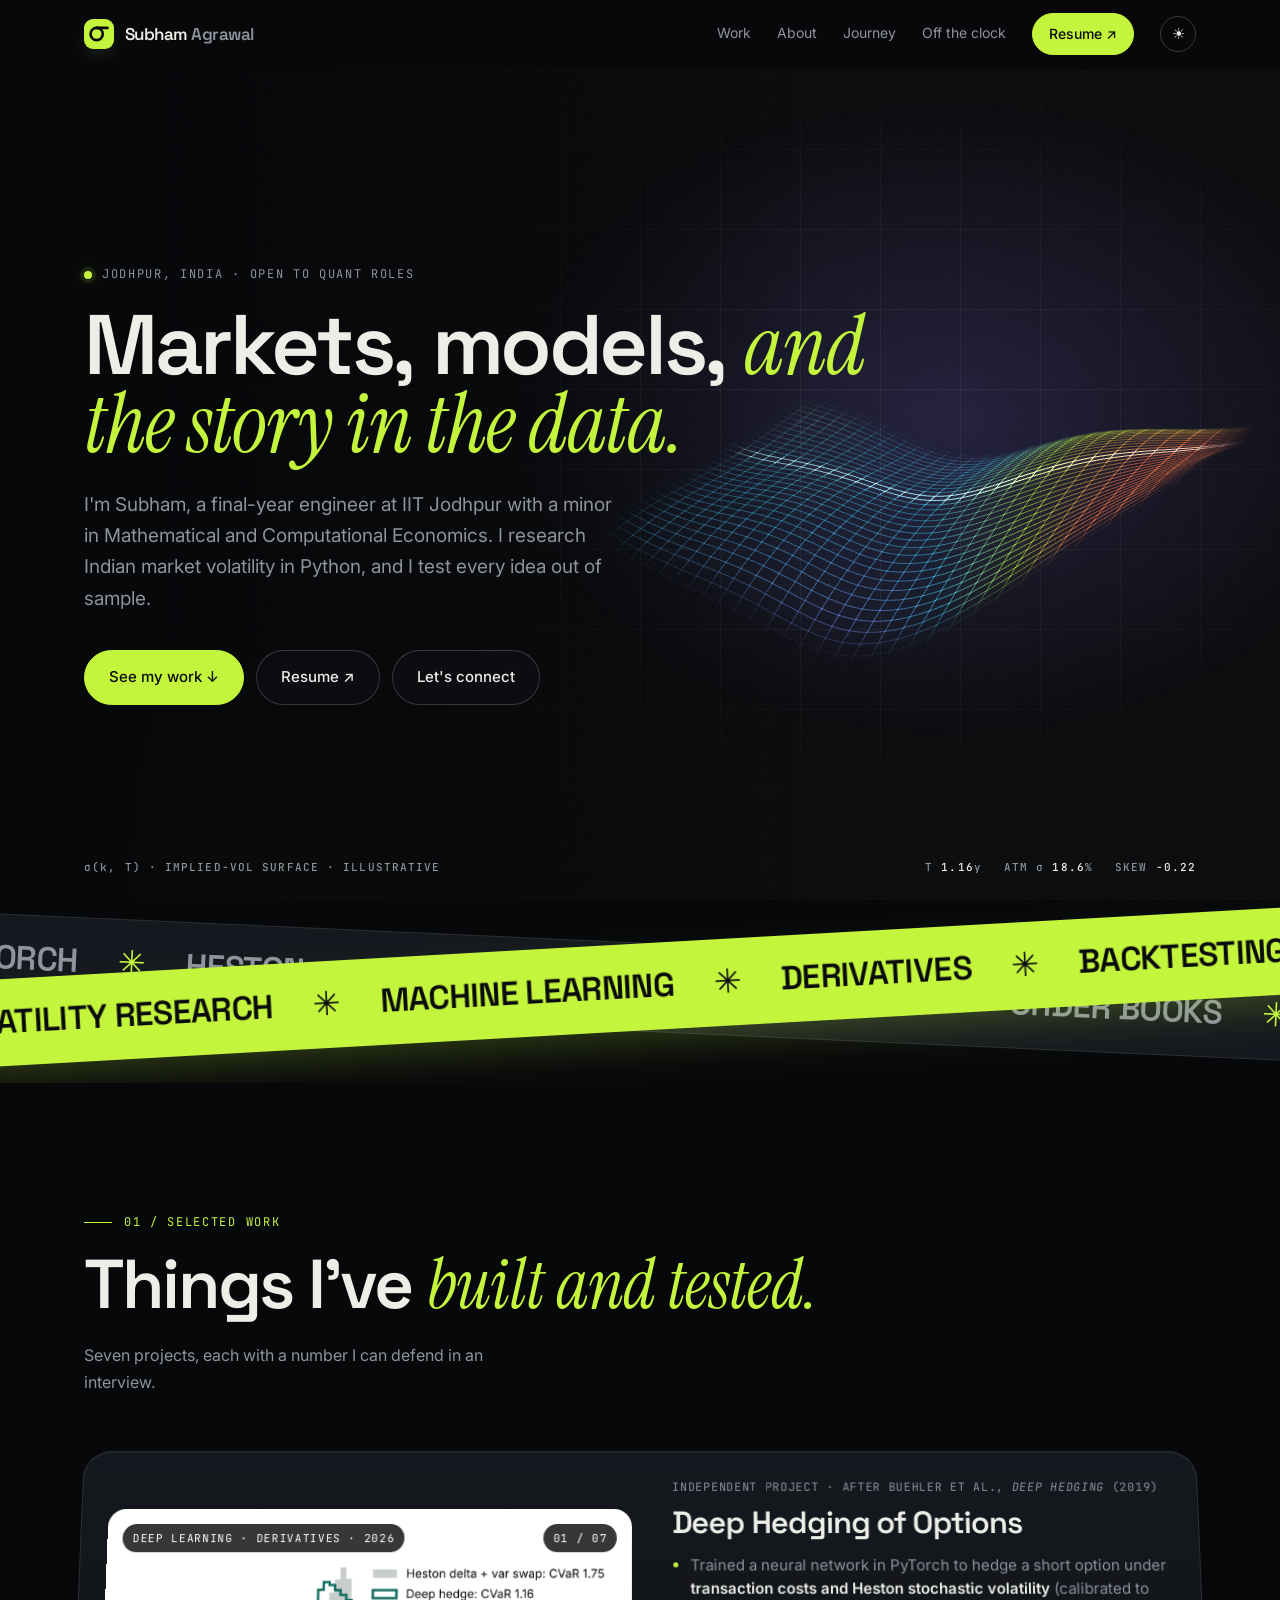
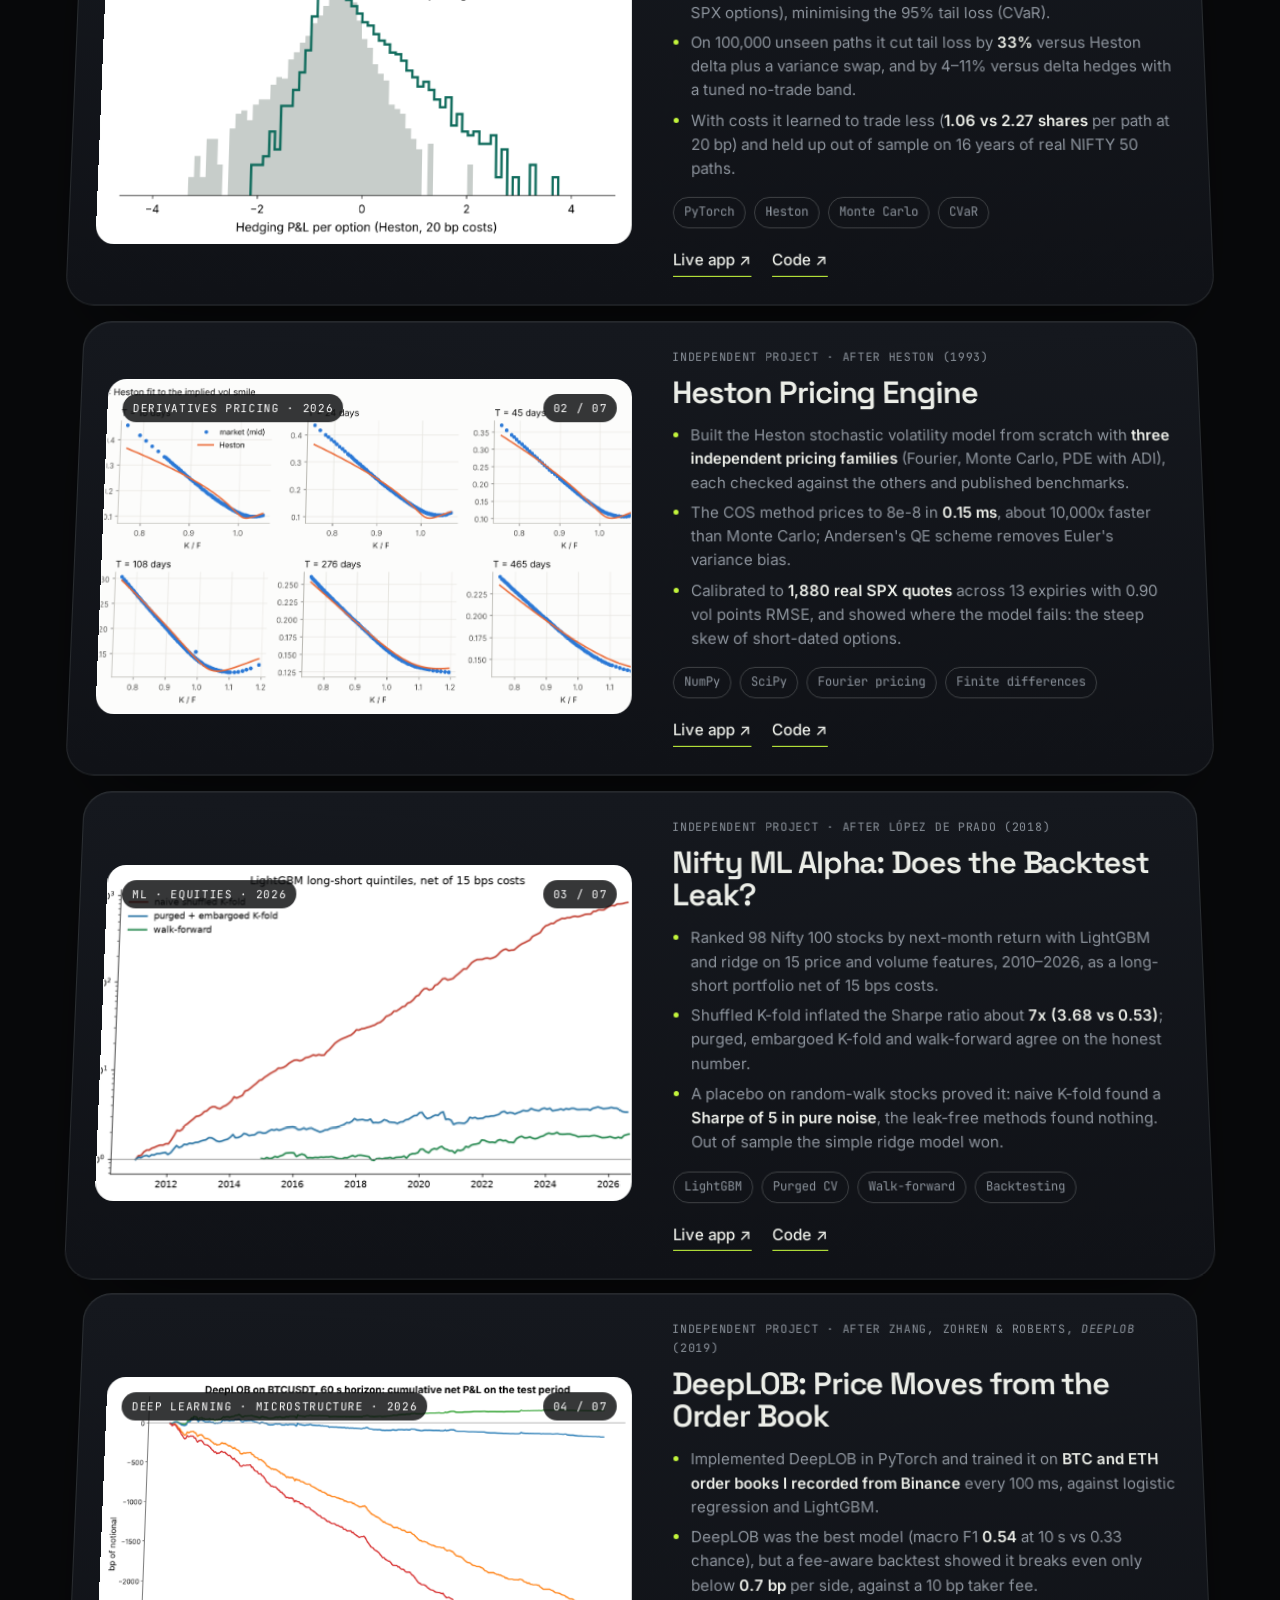
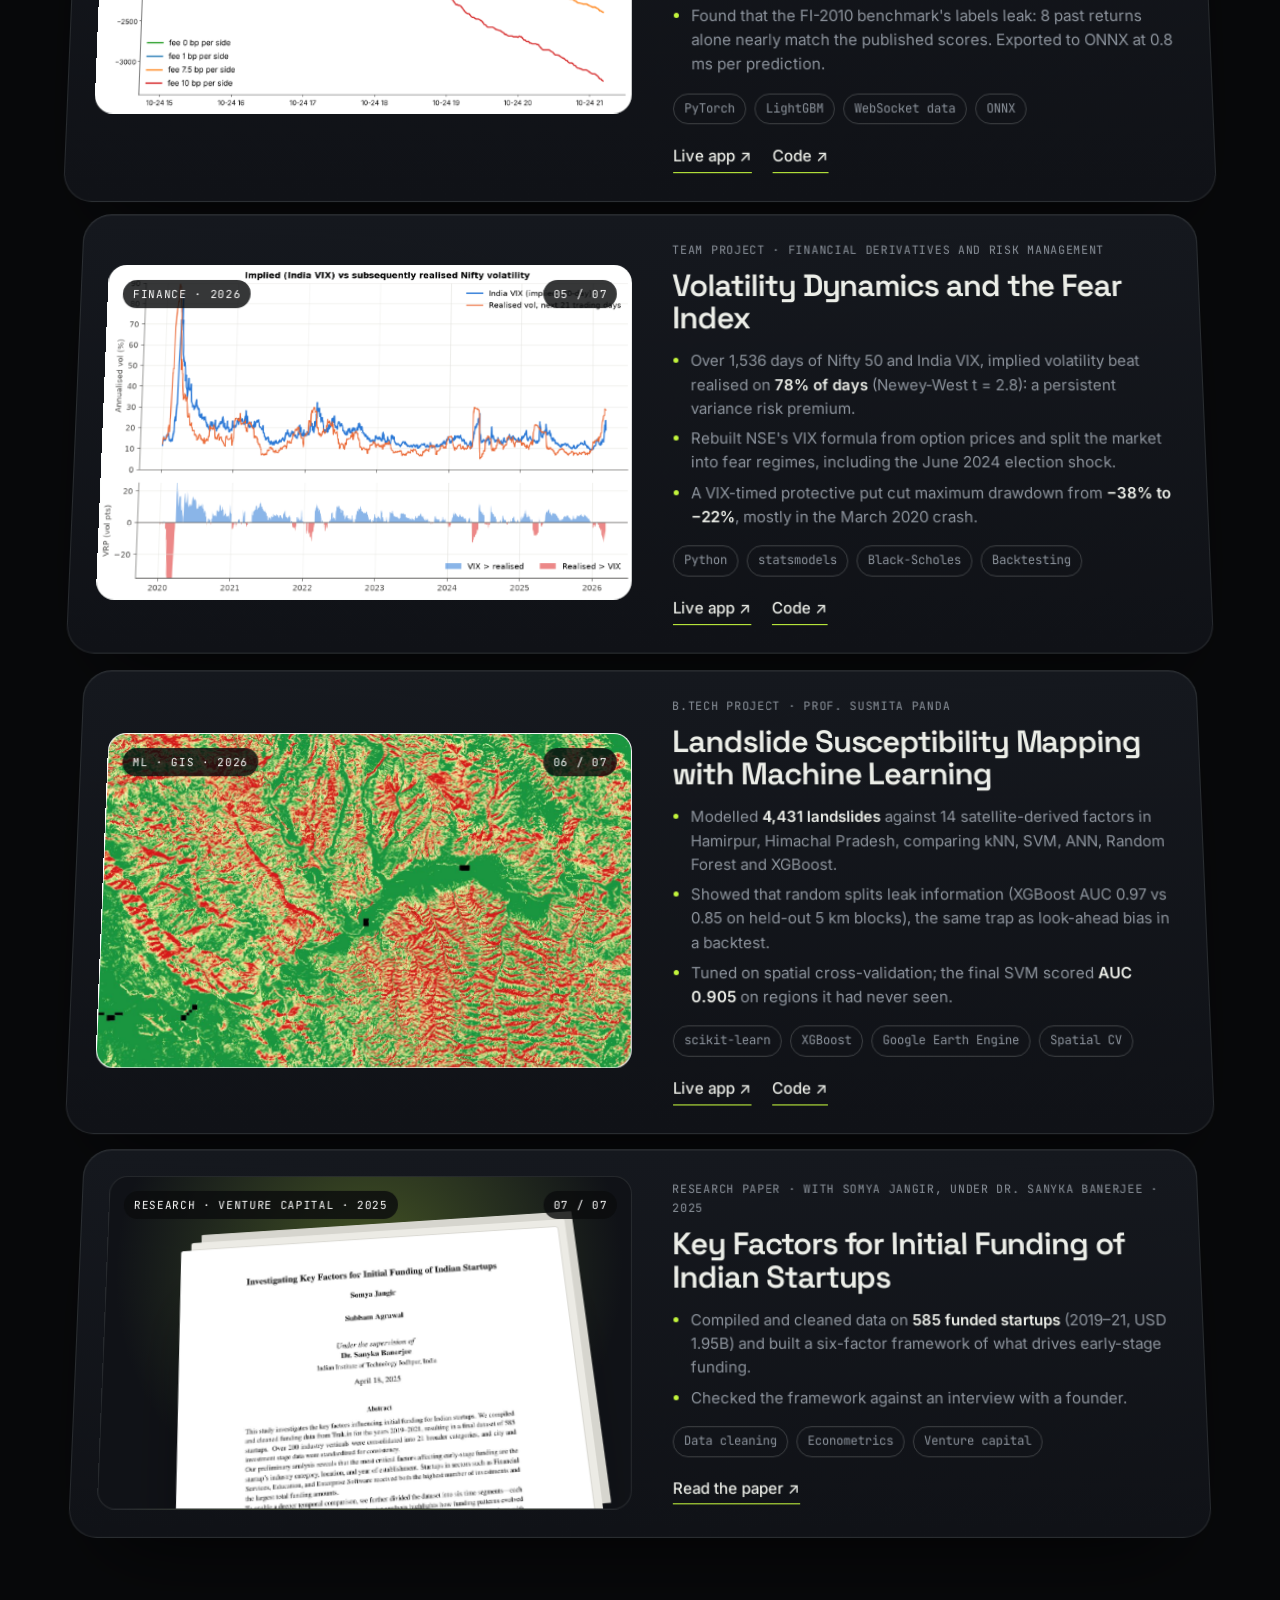
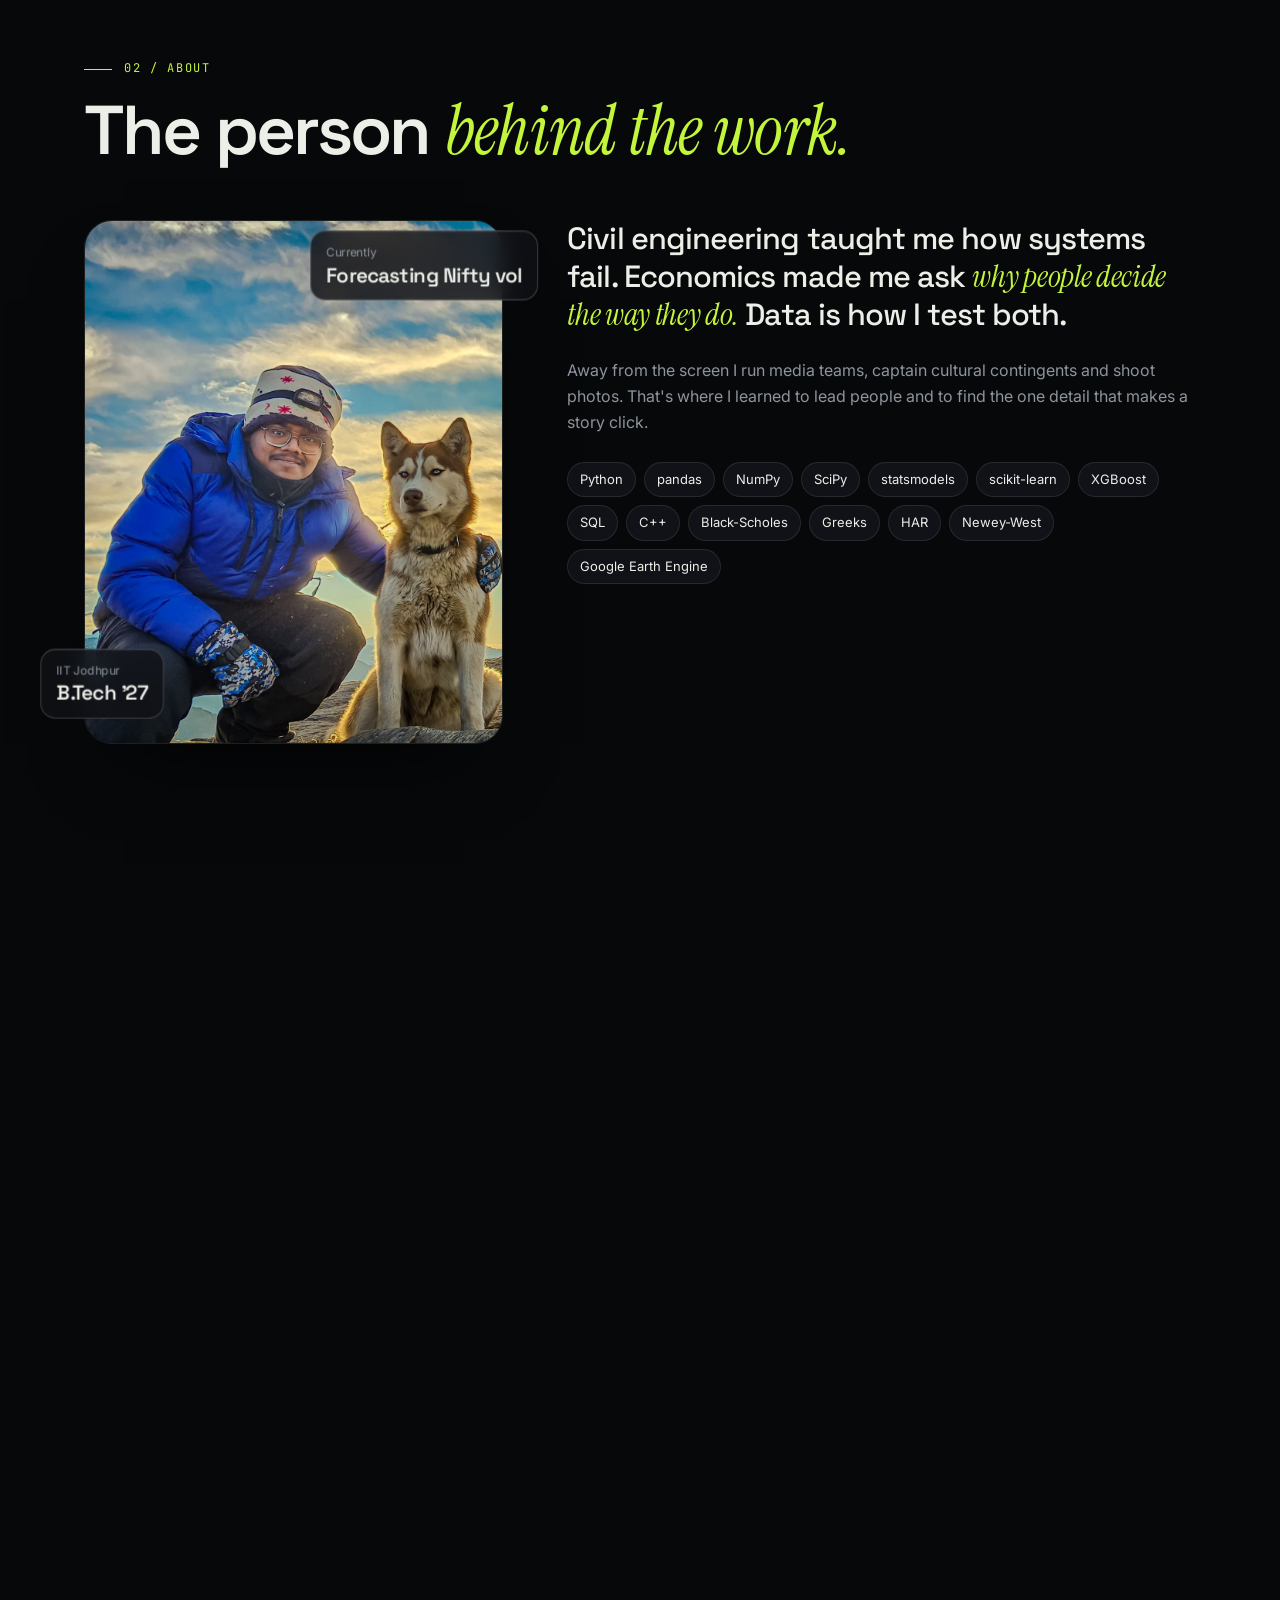
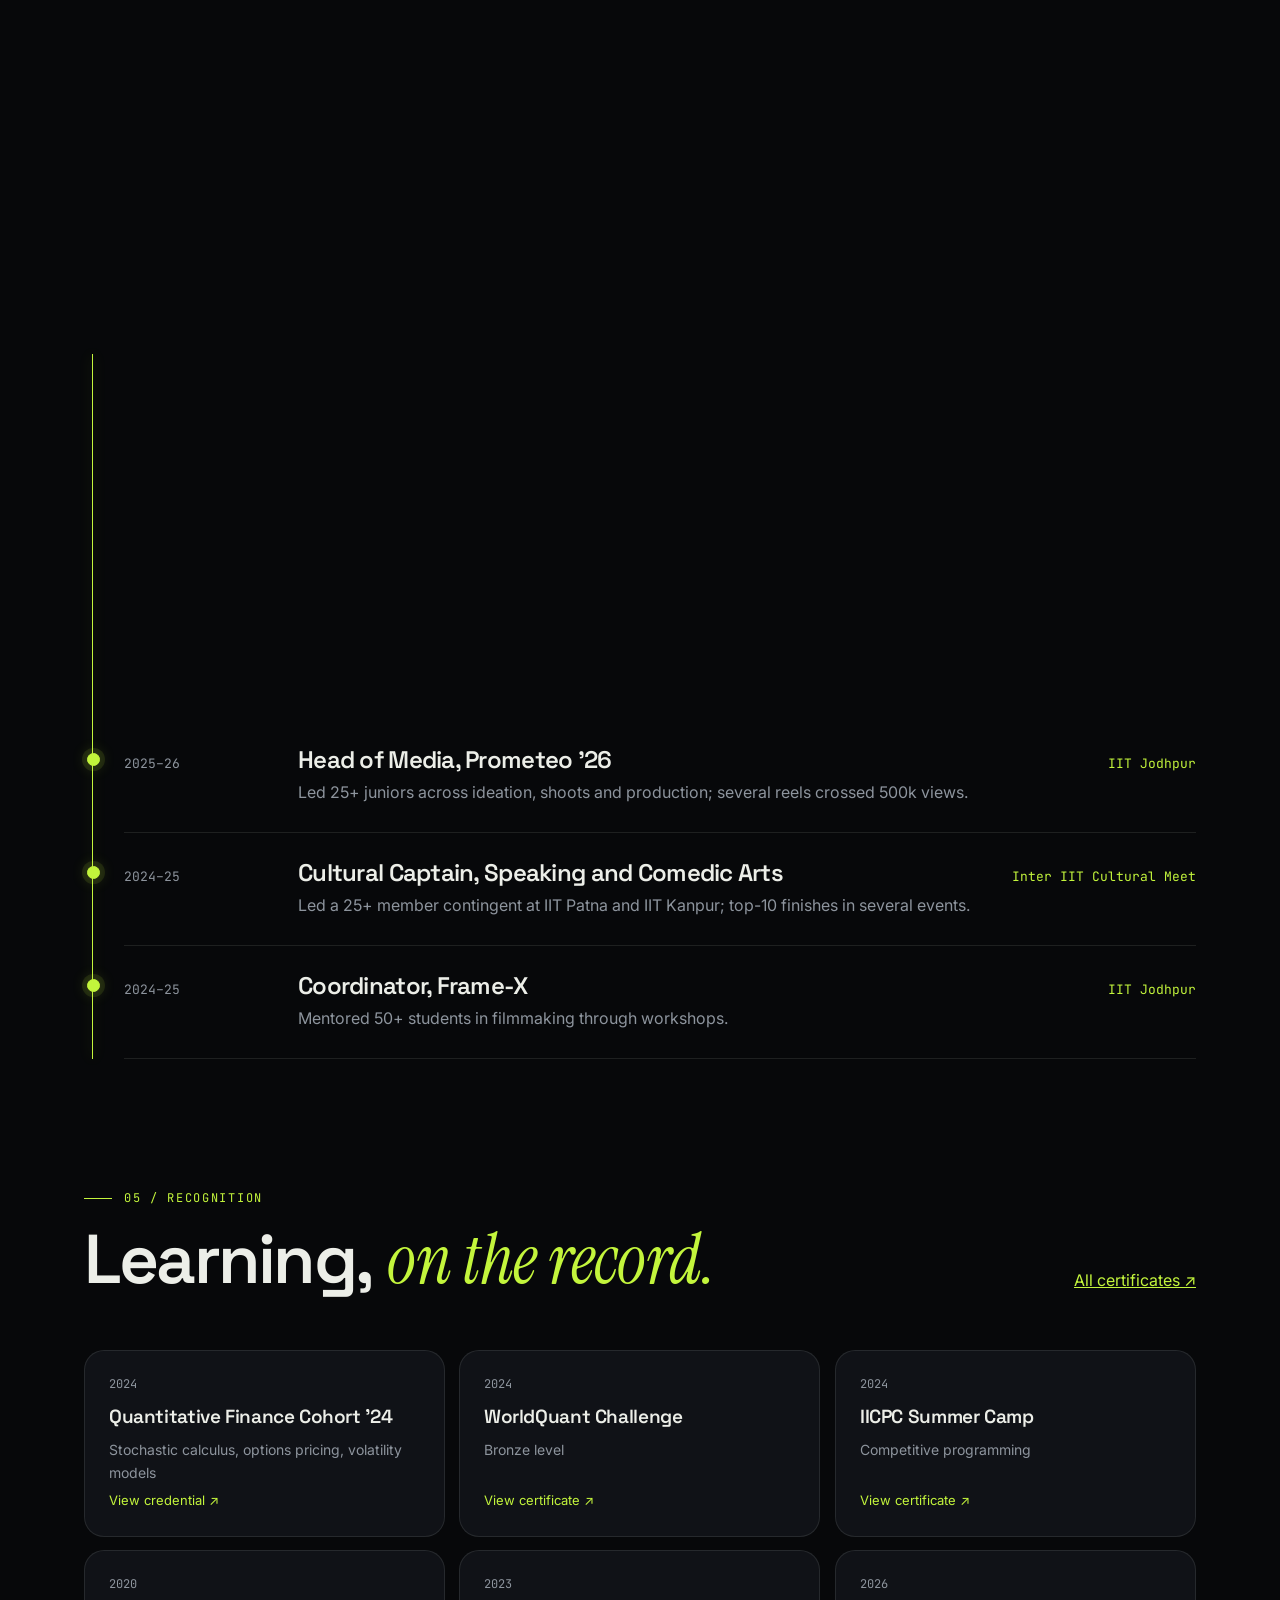
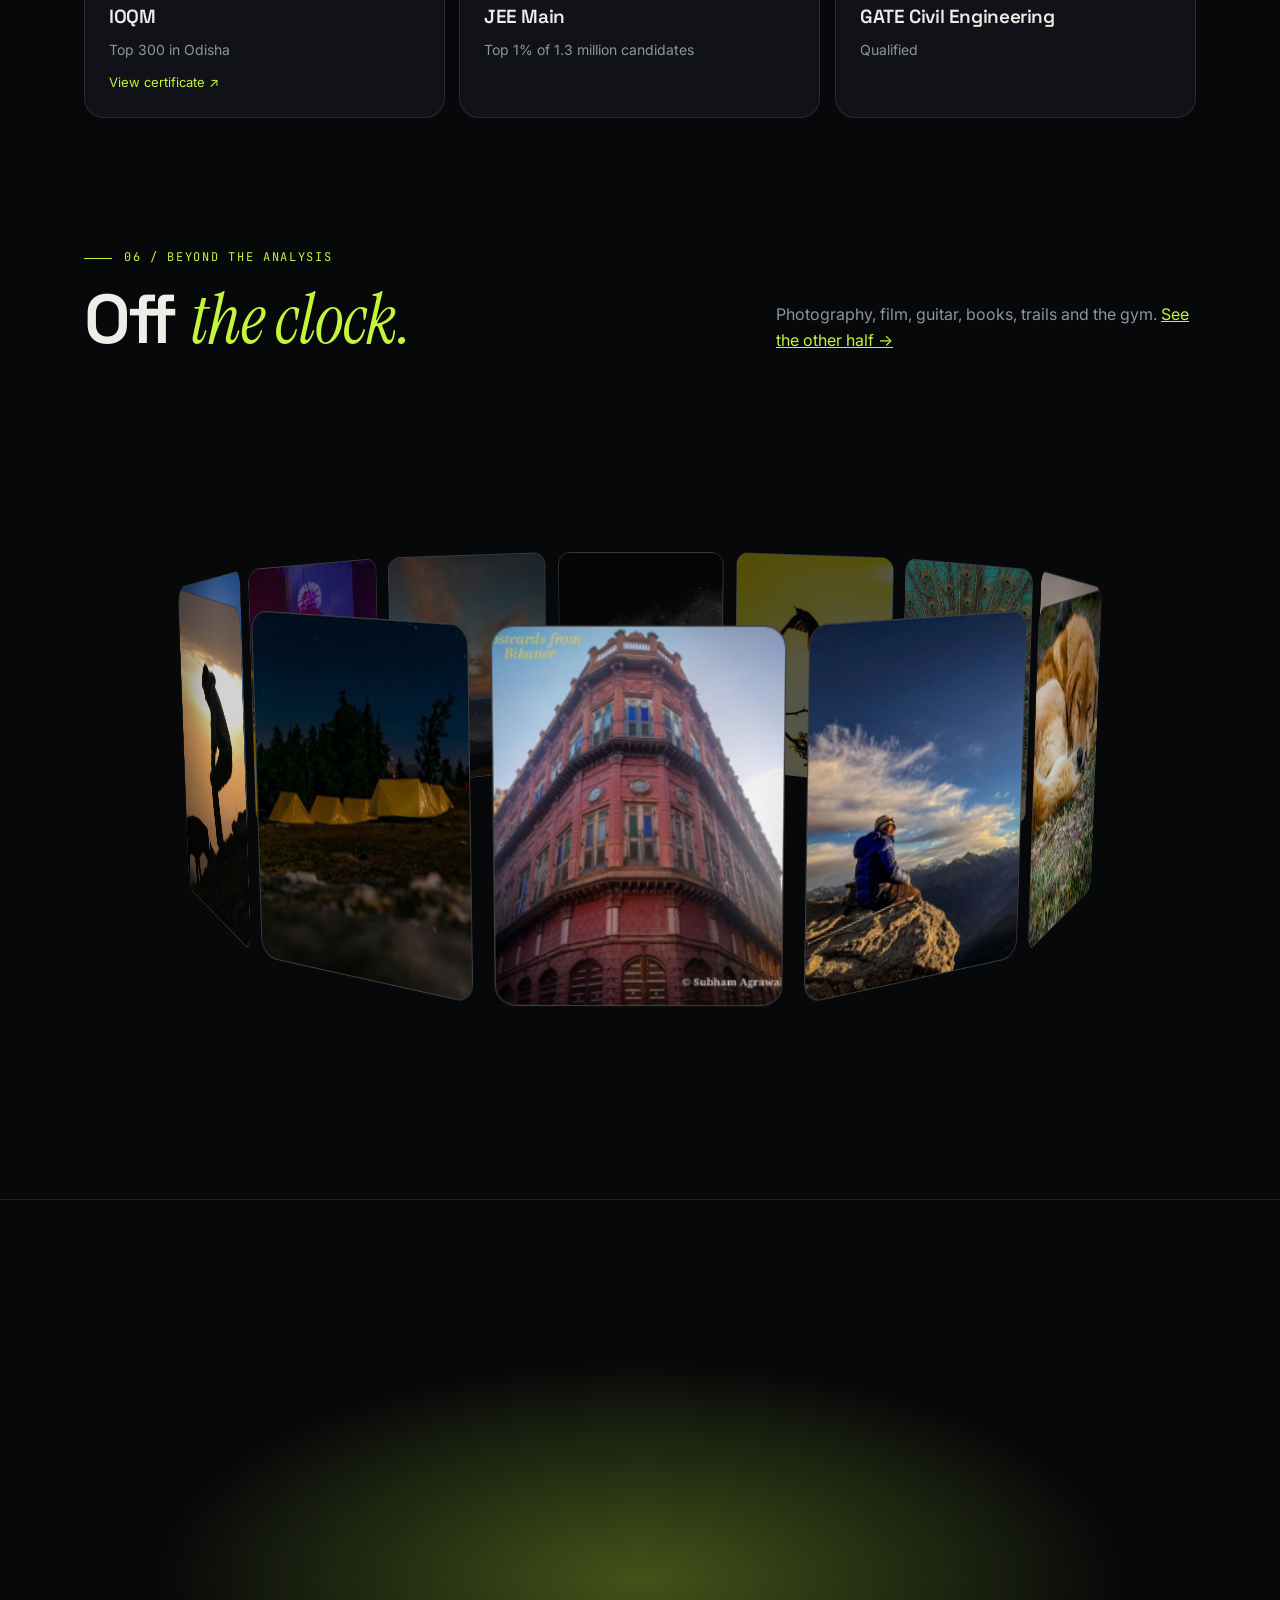
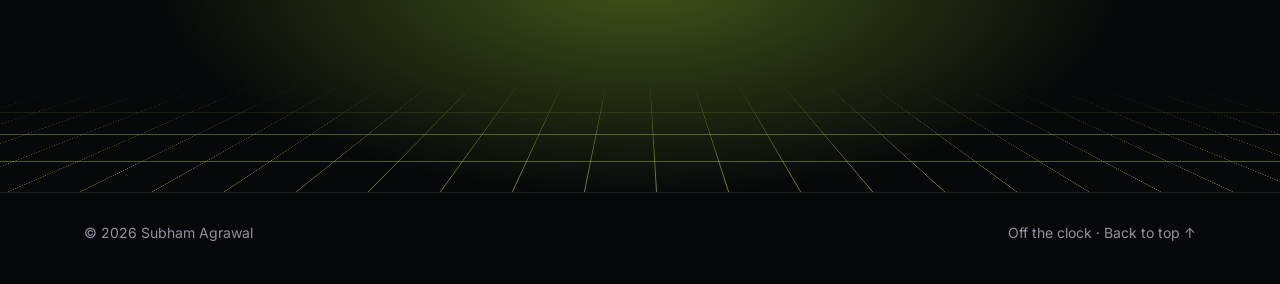
==== commit 29b55d7c: "About: Jodhpur fort night portrait on laptop, husky summit portrait on phone Co-Authored-By: Claude " ====
--- a/index.html
+++ b/index.html
@@ -7,7 +7,7 @@
 <meta name="description" content="Subham Agrawal: final-year IIT Jodhpur undergraduate researching Indian market volatility, India VIX and out-of-sample model testing. Open to quant trading and research roles.">
 <meta property="og:title" content="Subham Agrawal">
 <meta property="og:description" content="Markets, models, and the story in the data.">
-<meta property="og:image" content="img/portrait-summit.jpg">
+<meta property="og:image" content="img/portrait-husky.jpg">
 <script>!function(r){r.classList.add('js');try{var t=localStorage.getItem('theme');if(t)r.setAttribute('data-theme',t);if(!matchMedia('(prefers-reduced-motion: reduce)').matches&&(sessionStorage.getItem('pt')||!sessionStorage.getItem('seen')))r.classList.add('cover');}catch(e){}setTimeout(function(){r.classList.remove('cover')},4000)}(document.documentElement)</script>
 <meta name="theme-color" content="#07080a">
 <link rel="icon" href="favicon.svg" type="image/svg+xml">
@@ -199,7 +199,7 @@
   <div class="about">
     <div class="portrait reveal">
       <div class="p3d">
-        <div class="frame"><img src="img/portrait-summit.jpg" alt="Subham Agrawal in a blue down jacket and trekking gear on a mountain ridge, a snow-capped range behind" width="960" height="1200" loading="lazy"></div>
+        <div class="frame"><picture><source media="(max-width: 860px)" srcset="img/portrait-husky.jpg"><img src="img/portrait-fort.jpg" alt="Subham Agrawal in a white printed shirt at night, the floodlit Mehrangarh Fort glowing behind him" width="1200" height="1500" loading="lazy"></picture></div>
         <div class="badge b2"><small>Currently</small><b>Forecasting Nifty vol</b></div>
         <div class="badge b1"><small>IIT Jodhpur</small><b>B.Tech '27</b></div>
       </div>
--- a/style.css
+++ b/style.css
@@ -160,6 +160,7 @@
 .about{display:grid;grid-template-columns:.8fr 1.2fr;gap:64px;align-items:start}
 .p3d{position:relative;border-radius:28px;transform-style:preserve-3d}
 .p3d .frame{border-radius:28px;overflow:hidden;aspect-ratio:4/5;box-shadow:var(--shadow);border:1px solid var(--line)}
+.p3d .frame picture{display:block;width:100%;height:100%}
 .p3d .frame img{width:100%;height:100%;object-fit:cover}
 .badge{position:absolute;z-index:3;background:color-mix(in srgb,var(--surface) 82%,transparent);-webkit-backdrop-filter:blur(10px);backdrop-filter:blur(10px);border:1px solid var(--line-2);border-radius:14px;padding:10px 14px;font-size:13px;box-shadow:var(--shadow);line-height:1.35;transform:translateZ(70px)}
 .badge b{display:block;font-family:var(--display);font-size:19px;font-weight:600;letter-spacing:-.03em}
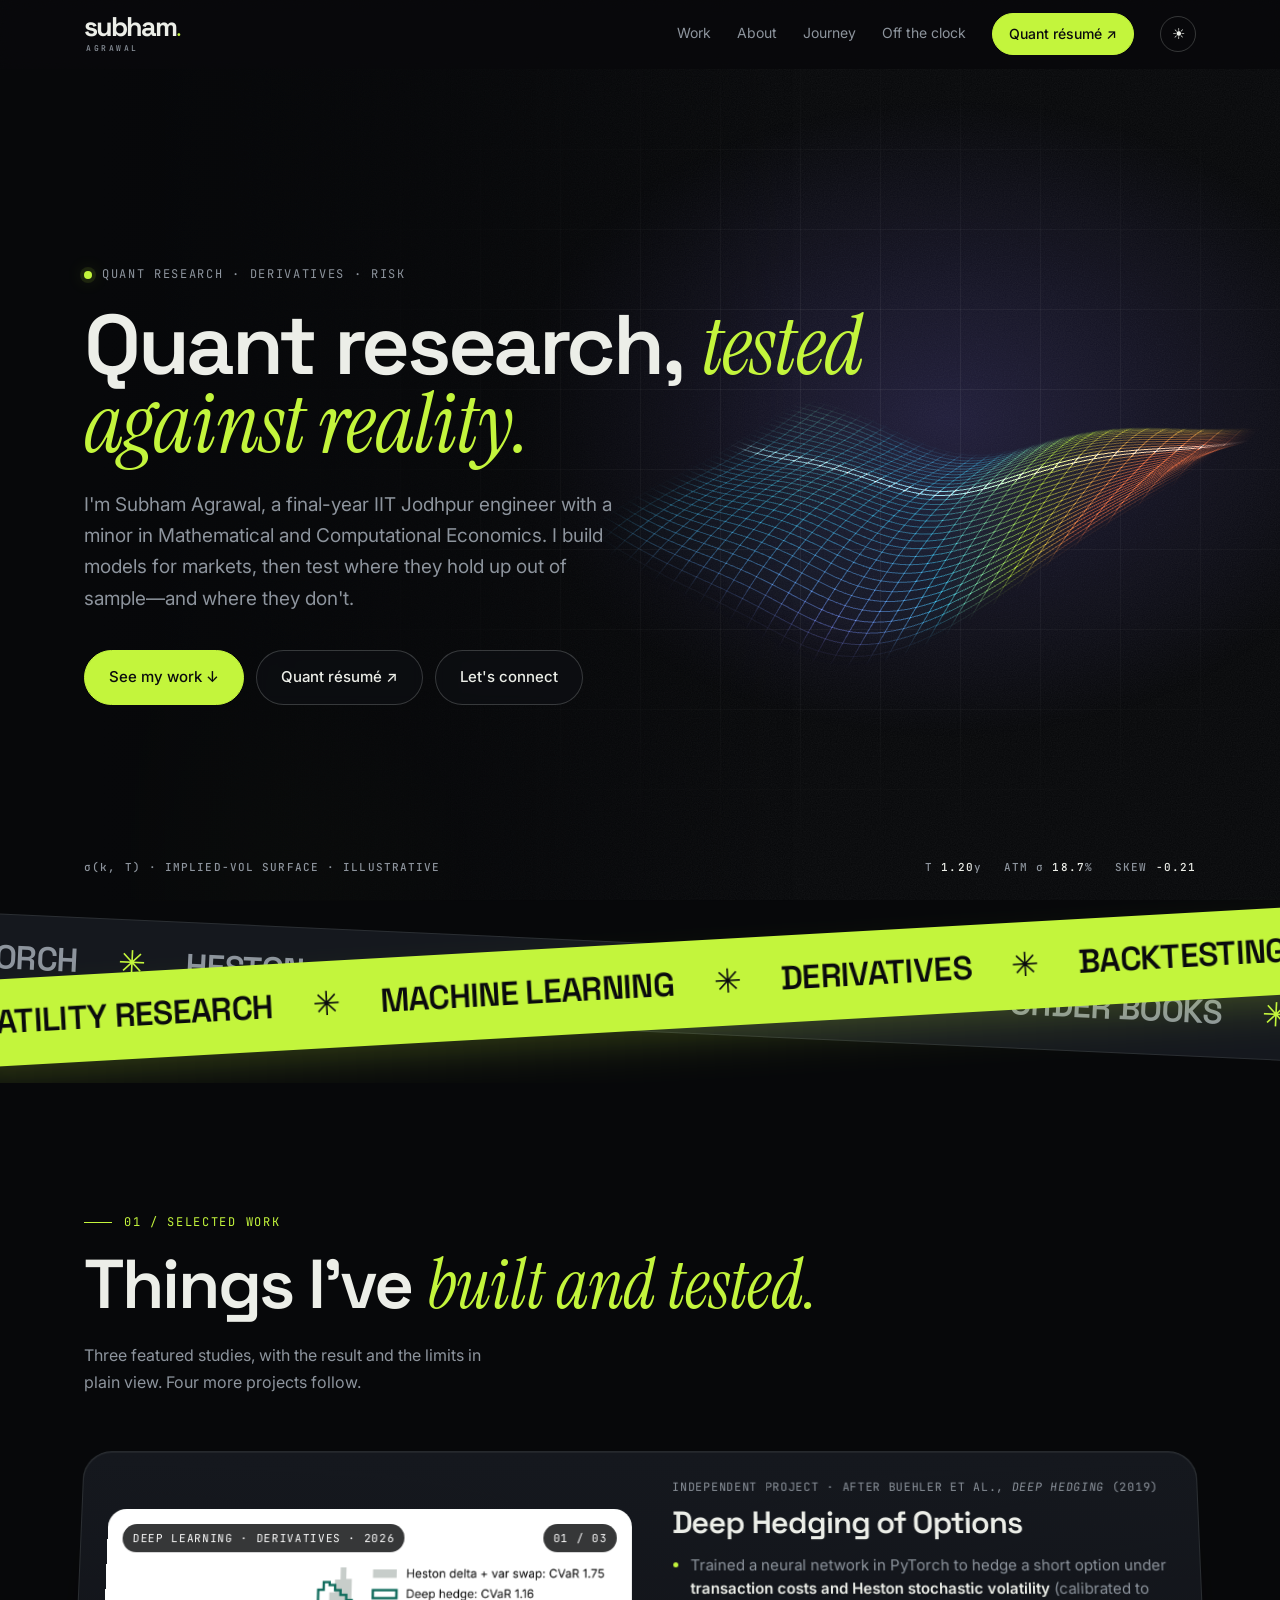
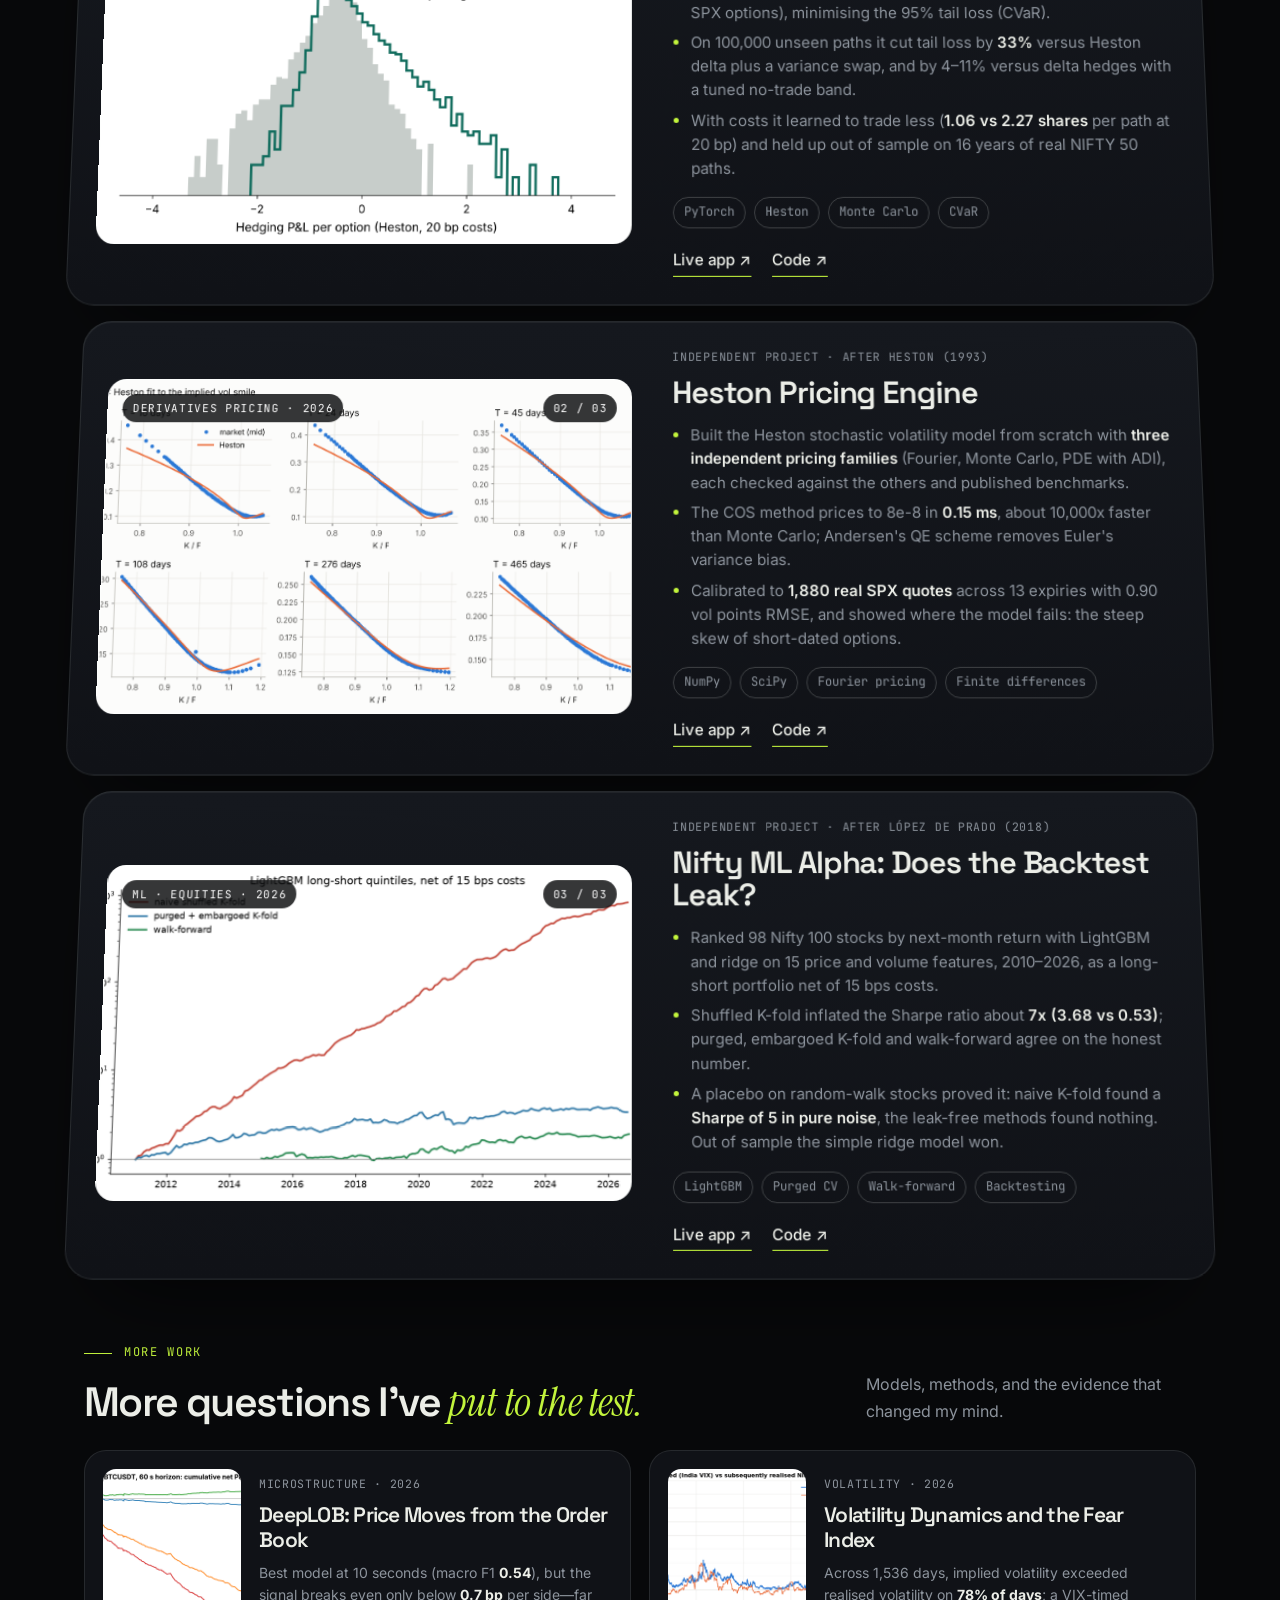
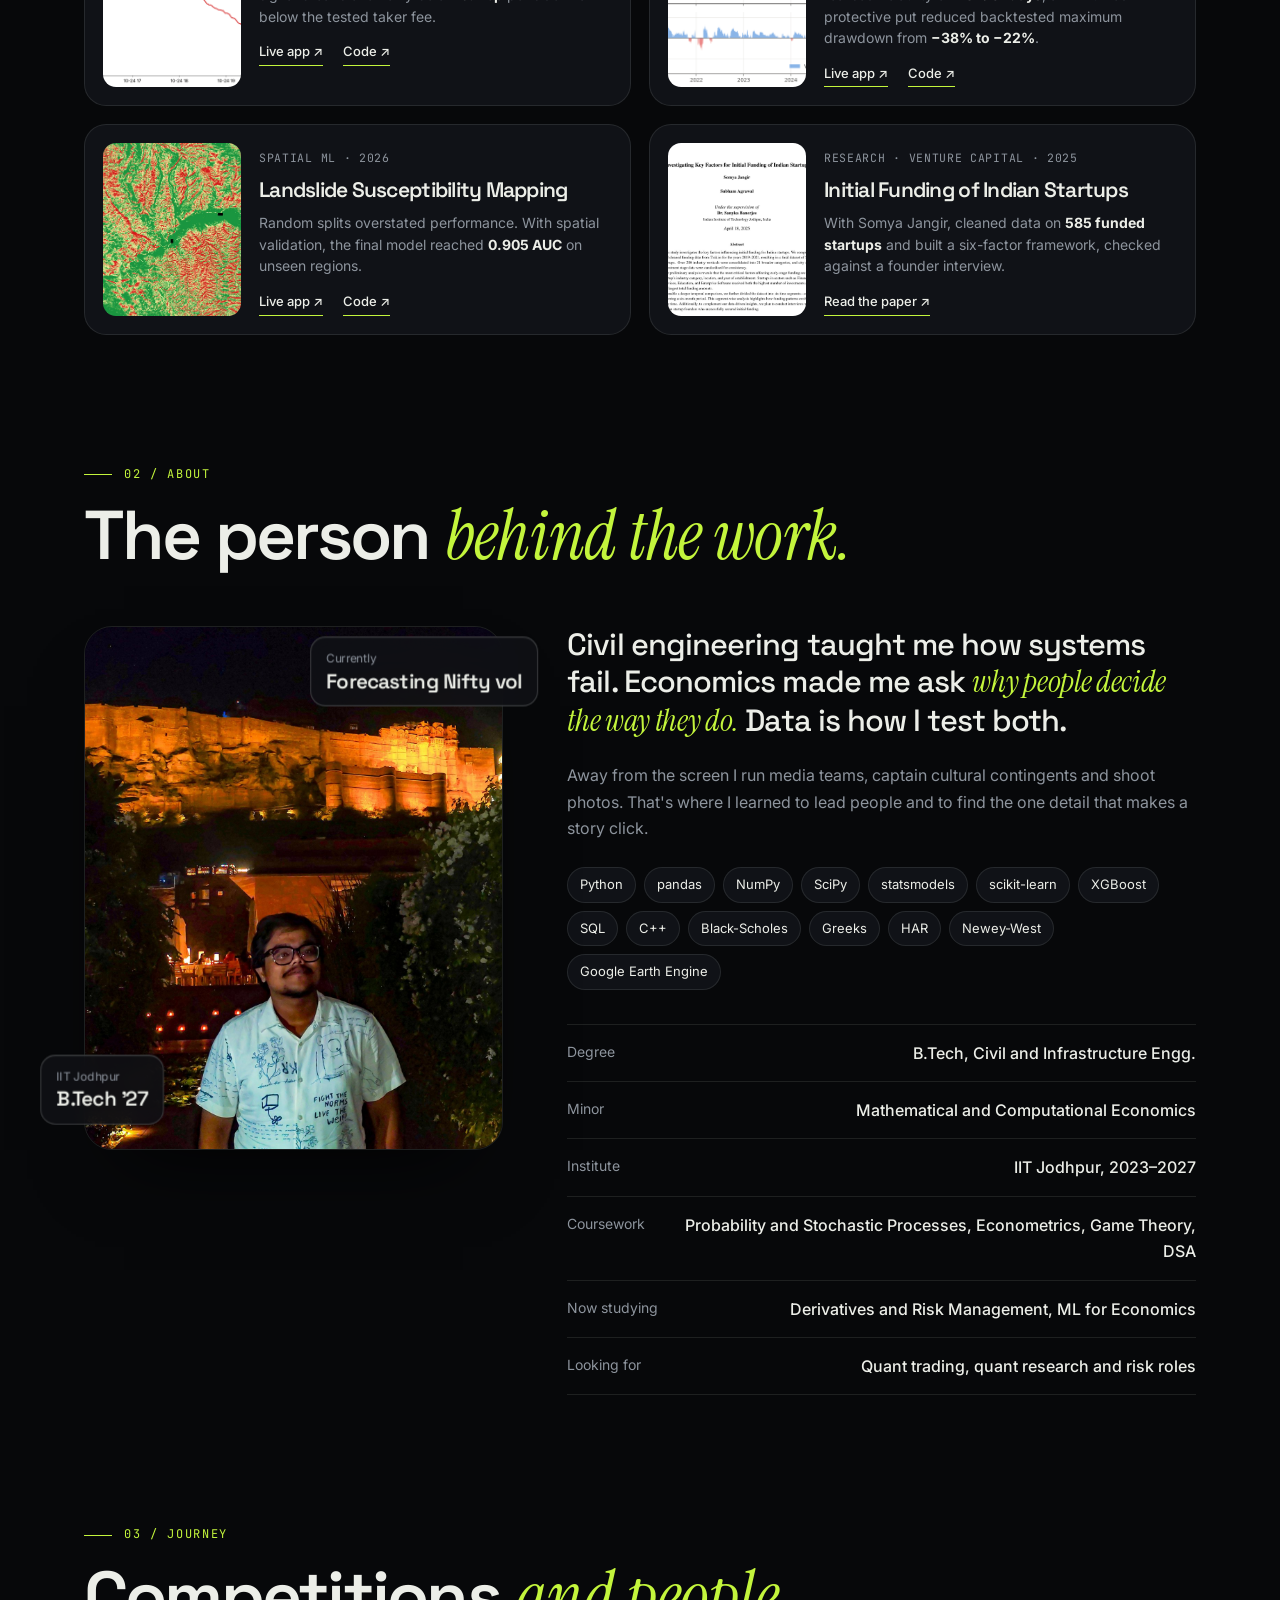
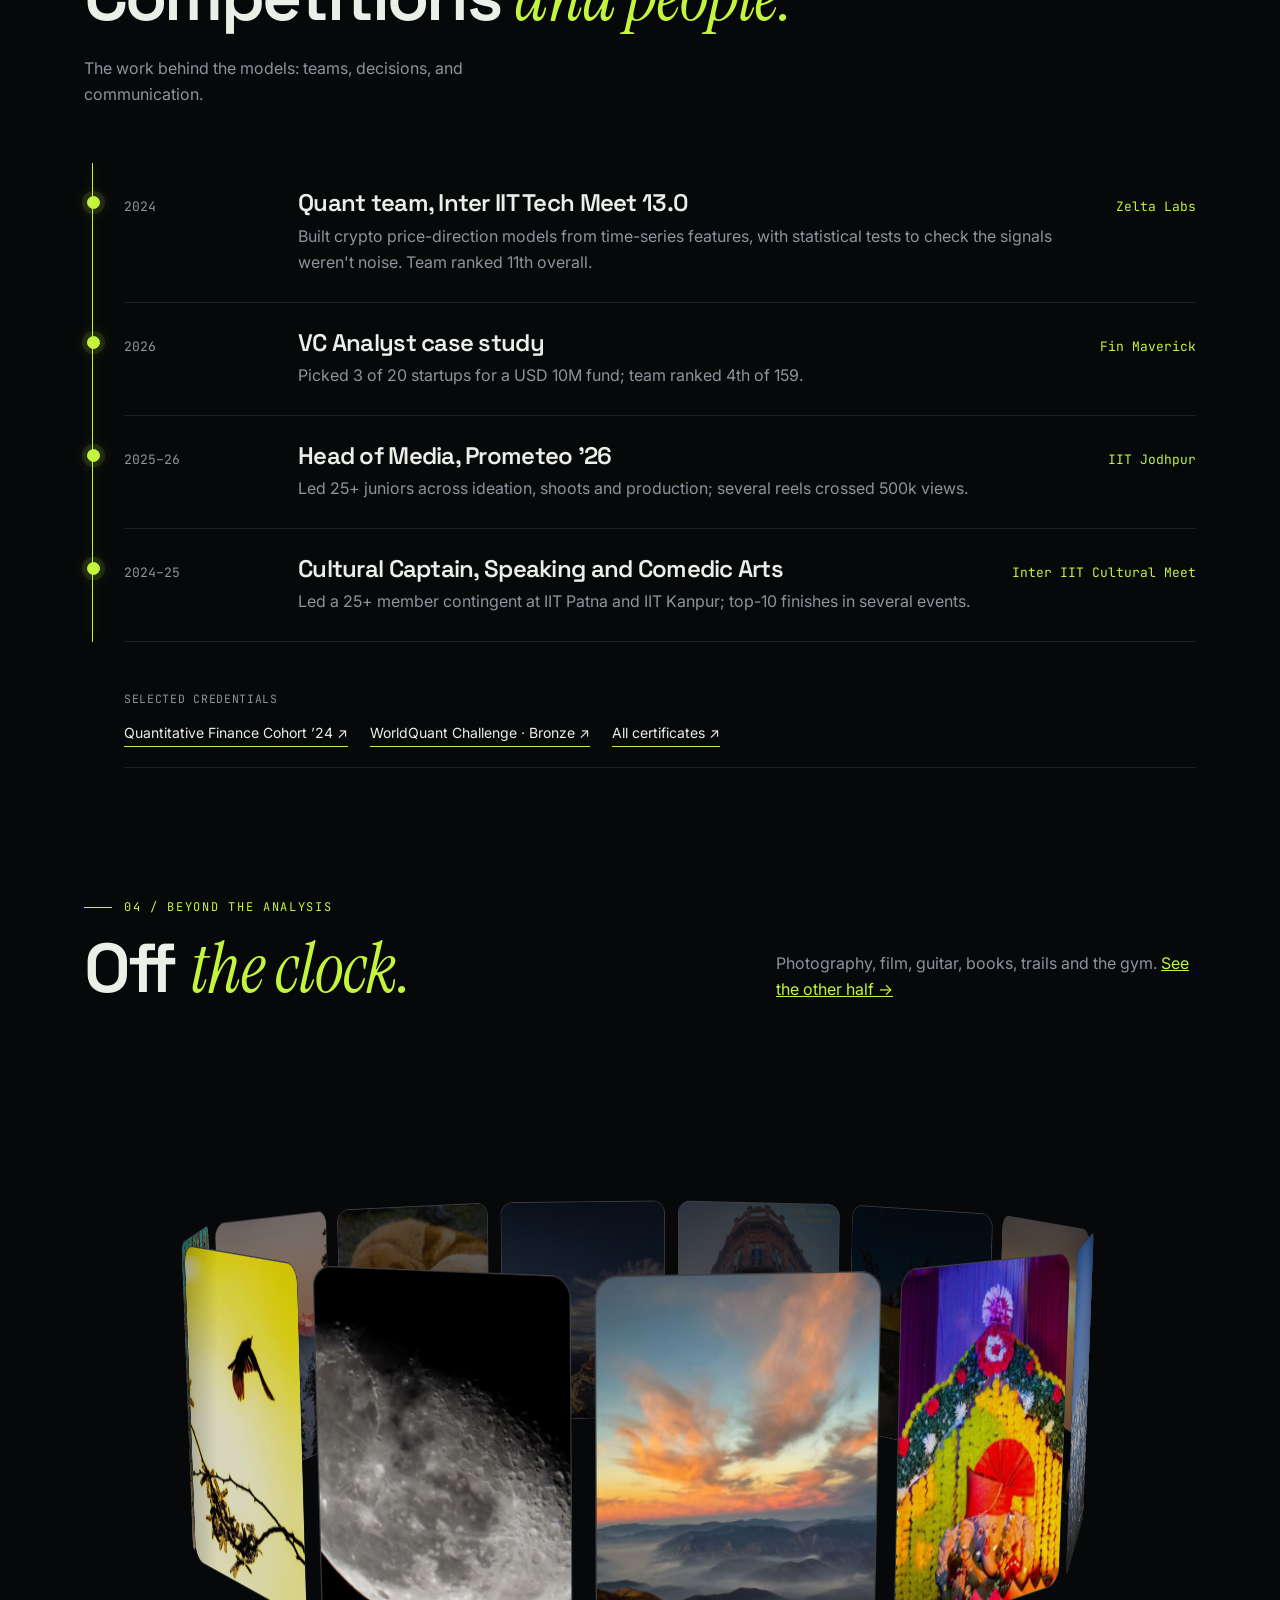
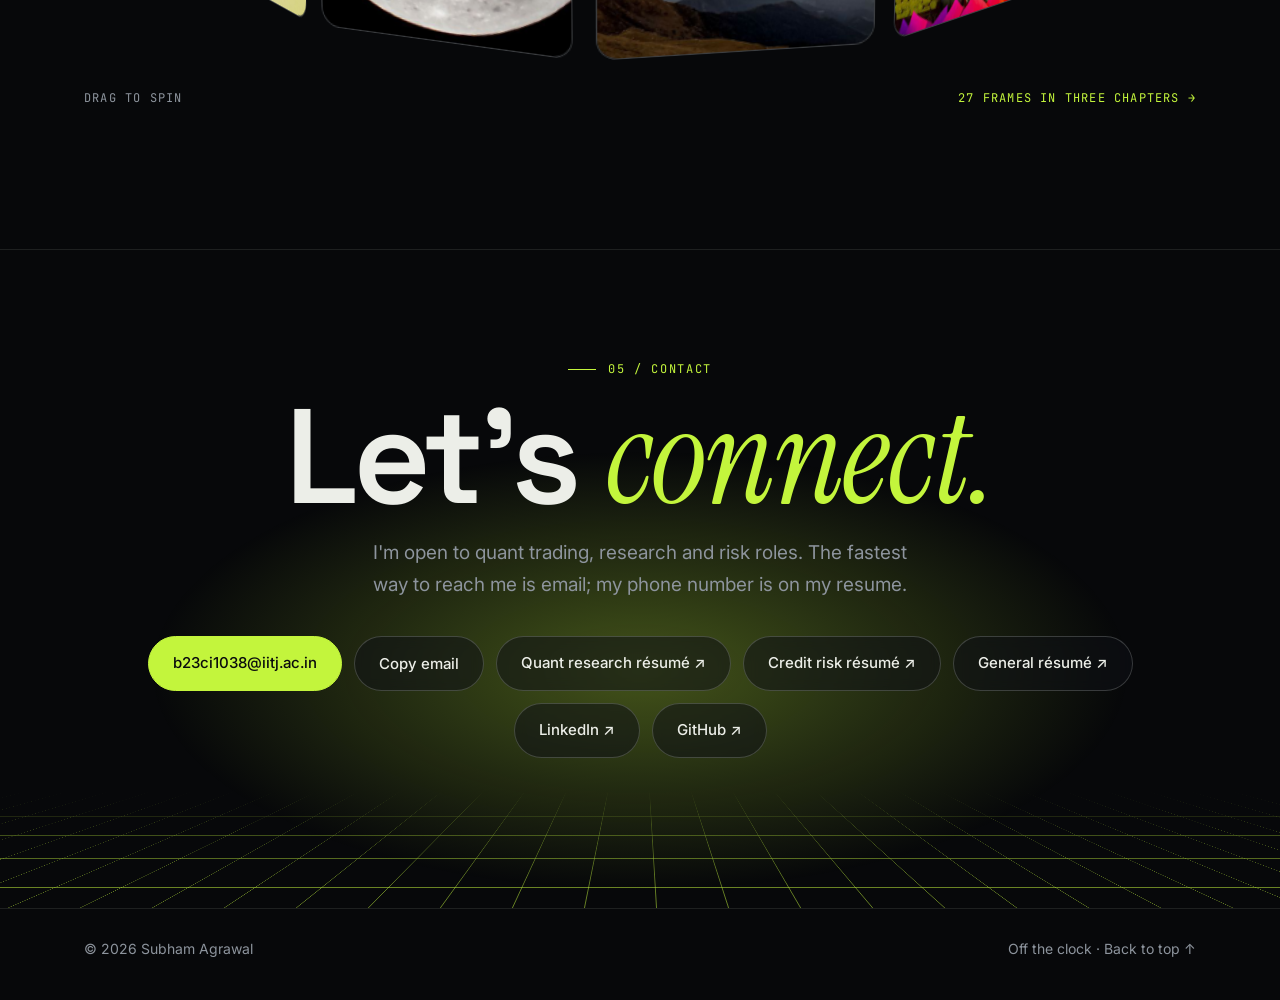
==== commit 0f632233: "Refocus quant portfolio and refresh brand" ====
--- a/index.html
+++ b/index.html
@@ -1,309 +1,267 @@
-<!doctype html>
-<html lang="en">
-<head>
-<meta charset="utf-8">
-<meta name="viewport" content="width=device-width, initial-scale=1">
-<title>Subham Agrawal</title>
-<meta name="description" content="Subham Agrawal: final-year IIT Jodhpur undergraduate researching Indian market volatility, India VIX and out-of-sample model testing. Open to quant trading and research roles.">
-<meta property="og:title" content="Subham Agrawal">
-<meta property="og:description" content="Markets, models, and the story in the data.">
-<meta property="og:image" content="img/portrait-husky.jpg">
-<script>!function(r){r.classList.add('js');try{var t=localStorage.getItem('theme');if(t)r.setAttribute('data-theme',t);if(!matchMedia('(prefers-reduced-motion: reduce)').matches&&(sessionStorage.getItem('pt')||!sessionStorage.getItem('seen')))r.classList.add('cover');}catch(e){}setTimeout(function(){r.classList.remove('cover')},4000)}(document.documentElement)</script>
-<meta name="theme-color" content="#07080a">
-<link rel="icon" href="favicon.svg" type="image/svg+xml">
-<link rel="icon" href="favicon-32.png" sizes="32x32" type="image/png">
-<link rel="apple-touch-icon" href="apple-touch-icon.png">
-<link rel="preconnect" href="https://fonts.googleapis.com">
-<link rel="preconnect" href="https://fonts.gstatic.com" crossorigin>
-<link href="https://fonts.googleapis.com/css2?family=Instrument+Serif:ital@0;1&family=Inter:wght@400;500;600&family=JetBrains+Mono:wght@500&family=Space+Grotesk:wght@500;600;700&display=swap" rel="stylesheet">
-<link rel="stylesheet" href="style.css">
-</head>
-<body data-tag="Markets, models, and the story in the data.">
-<nav><div class="wrap">
-  <a class="logo" href="#" aria-label="Subham Agrawal, home"><span class="mark" aria-hidden="true"><svg viewBox="0 0 32 32"><circle cx="13.5" cy="16" r="6.5"/><path d="M13.5 9.5H25"/></svg></span><span class="lt">Subham <b>Agrawal</b></span></a>
-  <div class="menu">
-    <a href="#work">Work</a>
-    <a href="#about" class="hide-md">About</a>
-    <a href="#journey" class="hide-md">Journey</a>
-    <a href="life.html">Off the clock</a>
-    <a href="Subham_Agrawal_Resume.pdf" target="_blank" rel="noopener" class="pill">Resume ↗</a>
-    <button id="theme" aria-label="Toggle dark mode">☾</button>
-    <button class="burger" id="burger" aria-label="Open menu" aria-expanded="false" aria-controls="msheet"><span></span><span></span></button>
-  </div>
-</div></nav>
-<div class="msheet" id="msheet" aria-hidden="true">
-  <div class="wrap ms-in">
-    <ol class="ms-links">
-      <li style="--i:0"><a href="#work"><span>01</span>Work</a></li>
-      <li style="--i:1"><a href="#about"><span>02</span>About</a></li>
-      <li style="--i:2"><a href="#journey"><span>03</span>Journey</a></li>
-      <li style="--i:3"><a href="#recognition"><span>04</span>Recognition</a></li>
-      <li style="--i:4"><a href="life.html"><span>05</span>Off <em>the clock</em></a></li>
-      <li style="--i:5"><a href="#contact"><span>06</span>Contact</a></li>
-    </ol>
-    <div class="ms-foot">
-      <a class="btn primary" href="Subham_Agrawal_Resume.pdf" target="_blank" rel="noopener">Resume ↗</a>
-      <a class="btn" href="mailto:b23ci1038@iitj.ac.in">Email</a>
-      <a class="btn" href="https://www.linkedin.com/in/subham-agrawal-5b924128a/" target="_blank" rel="noopener">LinkedIn ↗</a>
-    </div>
-  </div>
-</div>
-
-<main>
-<header class="hero" data-intro>
-  <canvas id="surface" aria-hidden="true"></canvas>
-  <div class="hero-scrim" aria-hidden="true"></div>
-  <div class="wrap hero-in">
-    <div class="eyebrow rise" style="--dl:.15s"><span class="dot"></span>Jodhpur, India · Open to quant roles</div>
-    <h1>Markets, models, <em>and the story in the data.</em></h1>
-    <p class="lead rise" style="--dl:.55s">I'm Subham, a final-year engineer at IIT Jodhpur with a minor in Mathematical and Computational Economics. I research Indian market volatility in Python, and I test every idea out of sample.</p>
-    <div class="btns rise" style="--dl:.7s">
-      <a class="btn primary" href="#work">See my work ↓</a>
-      <a class="btn" href="Subham_Agrawal_Resume.pdf" target="_blank" rel="noopener">Resume ↗</a>
-      <a class="btn" href="#contact">Let's connect</a>
-    </div>
-  </div>
-  <div class="hero-hud rise" style="--dl:.9s" aria-hidden="true">
-    <span>σ(k, T) · IMPLIED-VOL SURFACE · ILLUSTRATIVE</span>
-    <span class="hh-r"><span>T <b id="hh-t">0.50</b>y</span><span>ATM σ <b id="hh-s">16.0</b>%</span><span>SKEW <b id="hh-k">−0.20</b></span></span>
-  </div>
-</header>
-
-<div class="ribbons" aria-hidden="true">
-  <div class="marquee r2"><div class="track">
-    <span>PyTorch</span><span>✳</span><span>Heston</span><span>✳</span><span>Monte Carlo</span><span>✳</span><span>Purged CV</span><span>✳</span><span>Order books</span><span>✳</span><span>CVaR</span><span>✳</span>
-    <span>PyTorch</span><span>✳</span><span>Heston</span><span>✳</span><span>Monte Carlo</span><span>✳</span><span>Purged CV</span><span>✳</span><span>Order books</span><span>✳</span><span>CVaR</span><span>✳</span>
-  </div></div>
-  <div class="marquee r1"><div class="track">
-    <span>Volatility research</span><span>✳</span><span>Machine learning</span><span>✳</span><span>Derivatives</span><span>✳</span><span>Backtesting</span><span>✳</span><span>Photography</span><span>✳</span><span>Leadership</span><span>✳</span>
-    <span>Volatility research</span><span>✳</span><span>Machine learning</span><span>✳</span><span>Derivatives</span><span>✳</span><span>Backtesting</span><span>✳</span><span>Photography</span><span>✳</span><span>Leadership</span><span>✳</span>
-  </div></div>
-</div>
-
-<div class="wrap">
-<section id="work">
-  <div class="sec-head reveal">
-    <div><span class="num">01 / SELECTED WORK</span><h2>Things I've <em>built and tested.</em></h2></div>
-    <p>Seven projects, each with a number I can defend in an interview.</p>
-  </div>
-
-  <div class="projects">
-    <article class="project reveal">
-      <div class="p-img"><span class="tag-float">DEEP LEARNING · DERIVATIVES · 2026</span><img src="img/proj-hedge.png" alt="Distribution of hedging profit and loss: deep hedge versus Heston delta hedge, with a much thinner loss tail for the deep hedge" loading="lazy"></div>
-      <div>
-        <div class="p-meta">Independent project · after Buehler et al., <i>Deep Hedging</i> (2019)</div>
-        <h3>Deep Hedging of Options</h3>
-        <ul>
-          <li>Trained a neural network in PyTorch to hedge a short option under <b>transaction costs and Heston stochastic volatility</b> (calibrated to SPX options), minimising the 95% tail loss (CVaR).</li>
-          <li>On 100,000 unseen paths it cut tail loss by <b>33%</b> versus Heston delta plus a variance swap, and by 4–11% versus delta hedges with a tuned no-trade band.</li>
-          <li>With costs it learned to trade less (<b>1.06 vs 2.27 shares</b> per path at 20 bp) and held up out of sample on 16 years of real NIFTY 50 paths.</li>
-        </ul>
-        <div class="chips"><span class="chip">PyTorch</span><span class="chip">Heston</span><span class="chip">Monte Carlo</span><span class="chip">CVaR</span></div>
-        <div class="p-links"><a href="https://subham-deep-hedging.streamlit.app/" target="_blank" rel="noopener">Live app ↗</a><a href="https://github.com/Subham1709/Deep-Hedging-of-Options" target="_blank" rel="noopener">Code ↗</a></div>
-      </div>
-    </article>
-
-    <article class="project reveal">
-      <div class="p-img"><span class="tag-float">DERIVATIVES PRICING · 2026</span><img src="img/proj-heston.png" alt="Heston model fitted to the SPX implied volatility smile at six expiries from 16 to 465 days" loading="lazy"></div>
-      <div>
-        <div class="p-meta">Independent project · after Heston (1993)</div>
-        <h3>Heston Pricing Engine</h3>
-        <ul>
-          <li>Built the Heston stochastic volatility model from scratch with <b>three independent pricing families</b> (Fourier, Monte Carlo, PDE with ADI), each checked against the others and published benchmarks.</li>
-          <li>The COS method prices to 8e-8 in <b>0.15 ms</b>, about 10,000x faster than Monte Carlo; Andersen's QE scheme removes Euler's variance bias.</li>
-          <li>Calibrated to <b>1,880 real SPX quotes</b> across 13 expiries with 0.90 vol points RMSE, and showed where the model fails: the steep skew of short-dated options.</li>
-        </ul>
-        <div class="chips"><span class="chip">NumPy</span><span class="chip">SciPy</span><span class="chip">Fourier pricing</span><span class="chip">Finite differences</span></div>
-        <div class="p-links"><a href="https://subham-heston-engine.streamlit.app/" target="_blank" rel="noopener">Live app ↗</a><a href="https://github.com/Subham1709/Heston_Pricing_Engine" target="_blank" rel="noopener">Code ↗</a></div>
-      </div>
-    </article>
-
-    <article class="project reveal">
-      <div class="p-img"><span class="tag-float">ML · EQUITIES · 2026</span><img src="img/proj-nifty.png" alt="Equity curves of a LightGBM long-short Nifty 100 strategy under naive, purged and walk-forward validation" loading="lazy"></div>
-      <div>
-        <div class="p-meta">Independent project · after López de Prado (2018)</div>
-        <h3>Nifty ML Alpha: Does the Backtest Leak?</h3>
-        <ul>
-          <li>Ranked 98 Nifty 100 stocks by next-month return with LightGBM and ridge on 15 price and volume features, 2010–2026, as a long-short portfolio net of 15 bps costs.</li>
-          <li>Shuffled K-fold inflated the Sharpe ratio about <b>7x (3.68 vs 0.53)</b>; purged, embargoed K-fold and walk-forward agree on the honest number.</li>
-          <li>A placebo on random-walk stocks proved it: naive K-fold found a <b>Sharpe of 5 in pure noise</b>, the leak-free methods found nothing. Out of sample the simple ridge model won.</li>
-        </ul>
-        <div class="chips"><span class="chip">LightGBM</span><span class="chip">Purged CV</span><span class="chip">Walk-forward</span><span class="chip">Backtesting</span></div>
-        <div class="p-links"><a href="https://subham-nifty-ml-alpha.streamlit.app/" target="_blank" rel="noopener">Live app ↗</a><a href="https://github.com/Subham1709/Nifty_ML_Alpha" target="_blank" rel="noopener">Code ↗</a></div>
-      </div>
-    </article>
-
-    <article class="project reveal">
-      <div class="p-img"><span class="tag-float">DEEP LEARNING · MICROSTRUCTURE · 2026</span><img src="img/proj-deeplob.png" alt="Cumulative net profit of DeepLOB predictions on Bitcoin at fees from 0 to 10 basis points: positive only without fees" loading="lazy"></div>
-      <div>
-        <div class="p-meta">Independent project · after Zhang, Zohren &amp; Roberts, <i>DeepLOB</i> (2019)</div>
-        <h3>DeepLOB: Price Moves from the Order Book</h3>
-        <ul>
-          <li>Implemented DeepLOB in PyTorch and trained it on <b>BTC and ETH order books I recorded from Binance</b> every 100 ms, against logistic regression and LightGBM.</li>
-          <li>DeepLOB was the best model (macro F1 <b>0.54</b> at 10 s vs 0.33 chance), but a fee-aware backtest showed it breaks even only below <b>0.7 bp</b> per side, against a 10 bp taker fee.</li>
-          <li>Found that the FI-2010 benchmark's labels leak: 8 past returns alone nearly match the published scores. Exported to ONNX at 0.8 ms per prediction.</li>
-        </ul>
-        <div class="chips"><span class="chip">PyTorch</span><span class="chip">LightGBM</span><span class="chip">WebSocket data</span><span class="chip">ONNX</span></div>
-        <div class="p-links"><a href="https://subham-deeplob.streamlit.app/" target="_blank" rel="noopener">Live app ↗</a><a href="https://github.com/Subham1709/DeepLOB" target="_blank" rel="noopener">Code ↗</a></div>
-      </div>
-    </article>
-
-    <article class="project reveal">
-      <div class="p-img"><span class="tag-float">FINANCE · 2026</span><img src="img/proj-vix.png" alt="India VIX versus subsequently realised Nifty volatility, 2020 to 2026" loading="lazy"></div>
-      <div>
-        <div class="p-meta">Team project · Financial Derivatives and Risk Management</div>
-        <h3>Volatility Dynamics and the Fear Index</h3>
-        <ul>
-          <li>Over 1,536 days of Nifty 50 and India VIX, implied volatility beat realised on <b>78% of days</b> (Newey-West t = 2.8): a persistent variance risk premium.</li>
-          <li>Rebuilt NSE's VIX formula from option prices and split the market into fear regimes, including the June 2024 election shock.</li>
-          <li>A VIX-timed protective put cut maximum drawdown from <b>−38% to −22%</b>, mostly in the March 2020 crash.</li>
-        </ul>
-        <div class="chips"><span class="chip">Python</span><span class="chip">statsmodels</span><span class="chip">Black-Scholes</span><span class="chip">Backtesting</span></div>
-        <div class="p-links"><a href="https://subham-fdrm-vix.streamlit.app/" target="_blank" rel="noopener">Live app ↗</a><a href="https://github.com/Subham1709/FDRM_VIX" target="_blank" rel="noopener">Code ↗</a></div>
-      </div>
-    </article>
-
-    <article class="project reveal">
-      <div class="p-img"><span class="tag-float">ML · GIS · 2026</span><img src="img/proj-landslide.jpg" alt="Landslide susceptibility map of Hamirpur, Himachal Pradesh" loading="lazy"></div>
-      <div>
-        <div class="p-meta">B.Tech project · Prof. Susmita Panda</div>
-        <h3>Landslide Susceptibility Mapping with Machine Learning</h3>
-        <ul>
-          <li>Modelled <b>4,431 landslides</b> against 14 satellite-derived factors in Hamirpur, Himachal Pradesh, comparing kNN, SVM, ANN, Random Forest and XGBoost.</li>
-          <li>Showed that random splits leak information (XGBoost AUC 0.97 vs 0.85 on held-out 5 km blocks), the same trap as look-ahead bias in a backtest.</li>
-          <li>Tuned on spatial cross-validation; the final SVM scored <b>AUC 0.905</b> on regions it had never seen.</li>
-        </ul>
-        <div class="chips"><span class="chip">scikit-learn</span><span class="chip">XGBoost</span><span class="chip">Google Earth Engine</span><span class="chip">Spatial CV</span></div>
-        <div class="p-links"><a href="https://subham-btp-landslide.streamlit.app/" target="_blank" rel="noopener">Live app ↗</a><a href="https://github.com/Subham1709/BTP" target="_blank" rel="noopener">Code ↗</a></div>
-      </div>
-    </article>
-
-    <article class="project reveal">
-      <div class="p-img p-paper"><span class="tag-float">RESEARCH · VENTURE CAPITAL · 2025</span><div class="sheet"><img src="img/paper-front.jpg" width="1241" height="960" alt="Front page of the paper Investigating Key Factors for Initial Funding of Indian Startups, by Somya Jangir and Subham Agrawal" loading="lazy"></div></div>
-      <div>
-        <div class="p-meta">Research paper · with Somya Jangir, under Dr. Sanyka Banerjee · 2025</div>
-        <h3>Key Factors for Initial Funding of Indian Startups</h3>
-        <ul>
-          <li>Compiled and cleaned data on <b>585 funded startups</b> (2019–21, USD 1.95B) and built a six-factor framework of what drives early-stage funding.</li>
-          <li>Checked the framework against an interview with a founder.</li>
-        </ul>
-        <div class="chips"><span class="chip">Data cleaning</span><span class="chip">Econometrics</span><span class="chip">Venture capital</span></div>
-        <div class="p-links"><a href="https://drive.google.com/drive/folders/1DRlyDjdXAykTRInqGvbj8JNcpJaTCu94?usp=sharing" target="_blank" rel="noopener">Read the paper ↗</a></div>
-      </div>
-    </article>
-  </div>
-</section>
-
-<section id="about">
-  <div class="sec-head reveal"><div><span class="num">02 / ABOUT</span><h2>The person <em>behind the work.</em></h2></div></div>
-  <div class="about">
-    <div class="portrait reveal">
-      <div class="p3d">
-        <div class="frame"><picture><source media="(max-width: 860px)" srcset="img/portrait-husky.jpg"><img src="img/portrait-fort.jpg" alt="Subham Agrawal in a white printed shirt at night, the floodlit Mehrangarh Fort glowing behind him" width="1200" height="1500" loading="lazy"></picture></div>
-        <div class="badge b2"><small>Currently</small><b>Forecasting Nifty vol</b></div>
-        <div class="badge b1"><small>IIT Jodhpur</small><b>B.Tech '27</b></div>
-      </div>
-    </div>
-    <div>
-      <div class="reveal">
-        <p class="big">Civil engineering taught me how systems fail. Economics made me ask <em>why people decide the way they do.</em> Data is how I test both.</p>
-        <p style="color:var(--muted);margin-top:22px">Away from the screen I run media teams, captain cultural contingents and shoot photos. That's where I learned to lead people and to find the one detail that makes a story click.</p>
-        <div class="toolkit">
-          <span>Python</span><span>pandas</span><span>NumPy</span><span>SciPy</span><span>statsmodels</span><span>scikit-learn</span><span>XGBoost</span><span>SQL</span><span>C++</span><span>Black-Scholes</span><span>Greeks</span><span>HAR</span><span>Newey-West</span><span>Google Earth Engine</span>
-        </div>
-      </div>
-      <div class="facts reveal">
-        <div class="fact"><span>Degree</span><span>B.Tech, Civil and Infrastructure Engg.</span></div>
-        <div class="fact"><span>Minor</span><span>Mathematical and Computational Economics</span></div>
-        <div class="fact"><span>Institute</span><span>IIT Jodhpur, 2023–2027</span></div>
-        <div class="fact"><span>Coursework</span><span>Probability and Stochastic Processes, Econometrics, Game Theory, DSA</span></div>
-        <div class="fact"><span>Now studying</span><span>Derivatives and Risk Management, ML for Economics</span></div>
-        <div class="fact"><span>Looking for</span><span>Quant trading, quant research and risk roles</span></div>
-      </div>
-    </div>
-  </div>
-</section>
-
-<section id="numbers">
-  <div class="sec-head reveal"><div><span class="num">03 / BY THE NUMBERS</span><h2>Receipts, <em>not adjectives.</em></h2></div></div>
-  <div class="stats reveal">
-    <div class="stat"><b>78%</b><span>of days Nifty implied vol exceeded realised vol, 2020–26</span></div>
-    <div class="stat"><b class="sm">−38→−22%</b><span>max drawdown with a VIX-timed protective put</span></div>
-    <div class="stat"><b>0.905</b><span>AUC on unseen regions, spatially cross-validated</span></div>
-    <div class="stat"><b>11th</b><span>overall, Inter IIT Tech Meet 13.0, quant team</span></div>
-    <div class="stat"><b>4/159</b><span>teams, Fin Maverick VC Analyst case study</span></div>
-    <div class="stat"><b>Top 1%</b><span>JEE Main 2023, of 1.3 million candidates</span></div>
-    <div class="stat"><b>₹15L</b><span>of a ₹40L+ festival budget managed, Prometeo '25</span></div>
-    <div class="stat"><b>500k+</b><span>views on festival reels, as Head of Media</span></div>
-  </div>
-</section>
-
-<section id="journey">
-  <div class="sec-head reveal"><div><span class="num">04 / JOURNEY</span><h2>Competitions <em>and people.</em></h2></div></div>
-  <div class="timeline">
-    <div class="tl reveal"><span class="yr">2024</span><div><h4>Quant team, Inter IIT Tech Meet 13.0</h4><p>Built crypto price-direction models from time-series features, with statistical tests to check the signals weren't noise. Team ranked 11th overall.</p></div><span class="org">Zelta Labs</span></div>
-    <div class="tl reveal"><span class="yr">2026</span><div><h4>VC Analyst case study</h4><p>Picked 3 of 20 startups for a USD 10M fund; team ranked 4th of 159.</p></div><span class="org">Fin Maverick</span></div>
-    <div class="tl reveal"><span class="yr">2025</span><div><h4>Assistant Head of Finance, Prometeo '25</h4><p>Budgeted events and artists: about ₹15 lakh of the festival's ₹40 lakh+ budget.</p></div><span class="org">IIT Jodhpur</span></div>
-    <div class="tl reveal"><span class="yr">2025–26</span><div><h4>Head of Media, Prometeo '26</h4><p>Led 25+ juniors across ideation, shoots and production; several reels crossed 500k views.</p></div><span class="org">IIT Jodhpur</span></div>
-    <div class="tl reveal"><span class="yr">2024–25</span><div><h4>Cultural Captain, Speaking and Comedic Arts</h4><p>Led a 25+ member contingent at IIT Patna and IIT Kanpur; top-10 finishes in several events.</p></div><span class="org">Inter IIT Cultural Meet</span></div>
-    <div class="tl reveal"><span class="yr">2024–25</span><div><h4>Coordinator, Frame-X</h4><p>Mentored 50+ students in filmmaking through workshops.</p></div><span class="org">IIT Jodhpur</span></div>
-  </div>
-</section>
-
-<section id="recognition">
-  <div class="sec-head reveal"><div><span class="num">05 / RECOGNITION</span><h2>Learning, <em>on the record.</em></h2></div><p><a href="https://drive.google.com/drive/folders/1DF7dOJQuO5HEfbirFlYNqWcP8uMit14j?usp=sharing" target="_blank" rel="noopener" style="color:var(--accent)">All certificates ↗</a></p></div>
-  <div class="recog reveal">
-    <a class="rc" href="https://credsverse.com/credentials/fb394c24-68a1-429c-a0e9-6f4c06b3bbfe" target="_blank" rel="noopener"><span class="yr">2024</span><strong>Quantitative Finance Cohort '24</strong><span class="d">Stochastic calculus, options pricing, volatility models</span><span class="go">View credential ↗</span></a>
-    <a class="rc" href="https://drive.google.com/file/d/1Ai9T4OmtH8CdrXAeMgB1MoSNol4ROZGu/view?usp=sharing" target="_blank" rel="noopener"><span class="yr">2024</span><strong>WorldQuant Challenge</strong><span class="d">Bronze level</span><span class="go">View certificate ↗</span></a>
-    <a class="rc" href="https://drive.google.com/file/d/1OgtiTRjaguWNaxp2SFJDNibStaM4esqH/view?usp=sharing" target="_blank" rel="noopener"><span class="yr">2024</span><strong>IICPC Summer Camp</strong><span class="d">Competitive programming</span><span class="go">View certificate ↗</span></a>
-    <a class="rc" href="https://drive.google.com/file/d/14cF2TTk1Kzqj_IvLtD4ZMzSbuDEJDora/view?usp=sharing" target="_blank" rel="noopener"><span class="yr">2020</span><strong>IOQM</strong><span class="d">Top 300 in Odisha</span><span class="go">View certificate ↗</span></a>
-    <div class="rc"><span class="yr">2023</span><strong>JEE Main</strong><span class="d">Top 1% of 1.3 million candidates</span></div>
-    <div class="rc"><span class="yr">2026</span><strong>GATE Civil Engineering</strong><span class="d">Qualified</span></div>
-  </div>
-</section>
-
-<section id="beyond">
-  <div class="sec-head reveal"><div><span class="num">06 / BEYOND THE ANALYSIS</span><h2>Off <em>the clock.</em></h2></div><p>Photography, film, guitar, books, trails and the gym. <a href="life.html" style="color:var(--accent)">See the other half →</a></p></div>
-  <div class="ring reveal" id="ring" data-cursor="Drag">
-    <div class="ring-in">
-      <a href="life.html#gallery" style="--i:0"><img src="img/thumbs/hero-alpenglow.jpg" width="480" height="640" alt="Pink alpenglow on a snow peak, framed by dark pines" loading="lazy" draggable="false"></a>
-      <a href="life.html#gallery" style="--i:1"><img src="img/thumbs/peacock-display.jpg" width="480" height="640" alt="Peacock in full display" loading="lazy" draggable="false"></a>
-      <a href="life.html#gallery" style="--i:2"><img src="img/thumbs/bird-liftoff.jpg" width="480" height="640" alt="Bird lifting off a branch against a golden sky" loading="lazy" draggable="false"></a>
-      <a href="life.html#gallery" style="--i:3"><img src="img/thumbs/moon.jpg" width="480" height="640" alt="The moon, up close" loading="lazy" draggable="false"></a>
-      <a href="life.html#gallery" style="--i:4"><img src="img/thumbs/sunset-valley.jpg" width="480" height="640" alt="Sunset over misty mountain valleys" loading="lazy" draggable="false"></a>
-      <a href="life.html#gallery" style="--i:5"><img src="img/thumbs/pandal.jpg" width="480" height="640" alt="Ganpati pandal decorated with marigolds" loading="lazy" draggable="false"></a>
-      <a href="life.html#gallery" style="--i:6"><img src="img/thumbs/snow-ridge.jpg" width="480" height="640" alt="Snow-dusted ridge against a clear blue sky" loading="lazy" draggable="false"></a>
-      <a href="life.html#gallery" style="--i:7"><img src="img/thumbs/climb-dog.jpg" width="480" height="640" alt="Silhouette of a hiker and a dog climbing at sunset" loading="lazy" draggable="false"></a>
-      <a href="life.html#gallery" style="--i:8"><img src="img/thumbs/camp-night.jpg" width="480" height="640" alt="Tents in a meadow under a night sky" loading="lazy" draggable="false"></a>
-      <a href="life.html#gallery" style="--i:9"><img src="img/thumbs/bikaner.jpg" width="480" height="640" alt="Red sandstone building in Bikaner, seen from below" loading="lazy" draggable="false"></a>
-      <a href="life.html#gallery" style="--i:10"><img src="img/thumbs/taking-it-in.jpg" width="480" height="640" alt="A trekker on a rock looking out at a mountain range" loading="lazy" draggable="false"></a>
-      <a href="life.html#gallery" style="--i:11"><img src="img/thumbs/dog-asleep.jpg" width="480" height="640" alt="Golden camp dog curled up asleep" loading="lazy" draggable="false"></a>
-    </div>
-  </div>
-  <p class="ring-cap reveal"><span>Drag to spin</span><a href="life.html">27 frames in three chapters →</a></p>
-</section>
-</div>
-
-<section id="contact" class="contact">
-  <div class="floor" aria-hidden="true"></div>
-  <div class="wrap reveal">
-    <span class="num">07 / CONTACT</span>
-    <h2>Let's <em>connect.</em></h2>
-    <p class="lead" style="margin:18px auto 0">I'm open to quant trading, research and risk roles. The fastest way to reach me is email; my phone number is on my resume.</p>
-    <div class="btns">
-      <a class="btn primary" href="mailto:b23ci1038@iitj.ac.in">b23ci1038@iitj.ac.in</a>
-      <button class="btn" id="copy">Copy email</button>
-      <a class="btn" href="Subham_Agrawal_Resume.pdf" target="_blank" rel="noopener">Resume ↗</a>
-      <a class="btn" href="https://www.linkedin.com/in/subham-agrawal-5b924128a/" target="_blank" rel="noopener">LinkedIn ↗</a>
-      <a class="btn" href="https://github.com/Subham1709" target="_blank" rel="noopener">GitHub ↗</a>
-    </div>
-  </div>
-</section>
-</main>
-
-<footer><div class="wrap"><span>© 2026 Subham Agrawal</span><span><a href="life.html">Off the clock</a> · <a href="#">Back to top ↑</a></span></div></footer>
-<script src="vendor/lenis.min.js"></script>
-<script src="main.js"></script>
-<script src="surface.js"></script>
-</body>
-</html>
+<!doctype html>
+<html lang="en">
+<head>
+<meta charset="utf-8">
+<meta name="viewport" content="width=device-width, initial-scale=1">
+<title>Subham Agrawal | Quant Research &amp; Derivatives</title>
+<meta name="description" content="Subham Agrawal: final-year IIT Jodhpur undergraduate researching Indian market volatility, India VIX and out-of-sample model testing. Open to quant trading and research roles.">
+<meta property="og:type" content="website">
+<meta property="og:url" content="https://subham-agrawal.vercel.app/">
+<meta property="og:title" content="Subham Agrawal | Quant Research &amp; Derivatives">
+<meta property="og:description" content="Quant research tested against market reality. Explore derivatives pricing, hedging, volatility, and honest out-of-sample results.">
+<meta property="og:image" content="https://subham-agrawal.vercel.app/img/social-preview.png">
+<meta property="og:image:width" content="1200">
+<meta property="og:image:height" content="630">
+<meta name="twitter:card" content="summary_large_image">
+<link rel="canonical" href="https://subham-agrawal.vercel.app/">
+<script>!function(r){r.classList.add('js');try{var t=localStorage.getItem('theme');if(t)r.setAttribute('data-theme',t);if(!matchMedia('(prefers-reduced-motion: reduce)').matches&&(sessionStorage.getItem('pt')||!sessionStorage.getItem('seen')))r.classList.add('cover');}catch(e){}setTimeout(function(){r.classList.remove('cover')},4000)}(document.documentElement)</script>
+<meta name="theme-color" content="#07080a">
+<link rel="icon" href="favicon.svg" type="image/svg+xml">
+<link rel="icon" href="favicon-32.png" sizes="32x32" type="image/png">
+<link rel="apple-touch-icon" href="apple-touch-icon.png">
+<link rel="preconnect" href="https://fonts.googleapis.com">
+<link rel="preconnect" href="https://fonts.gstatic.com" crossorigin>
+<link href="https://fonts.googleapis.com/css2?family=Instrument+Serif:ital@0;1&family=Inter:wght@400;500;600&family=JetBrains+Mono:wght@500&family=Space+Grotesk:wght@500;600;700&display=swap" rel="stylesheet">
+<link rel="stylesheet" href="style.css">
+</head>
+<body data-tag="Quant research, tested against reality.">
+<nav><div class="wrap">
+  <a class="logo" href="#" aria-label="Subham Agrawal, home"><span class="brand-word">subham<span class="brand-stop">.</span><small>AGRAWAL</small></span></a>
+  <div class="menu">
+    <a href="#work">Work</a>
+    <a href="#about" class="hide-md">About</a>
+    <a href="#journey" class="hide-md">Journey</a>
+    <a href="life.html">Off the clock</a>
+    <a href="Subham_Agrawal_Resume_QuantResearch.pdf" target="_blank" rel="noopener" class="pill"><span class="pill-long">Quant résumé</span><span class="pill-short">CV</span> ↗</a>
+    <button id="theme" aria-label="Toggle dark mode">☾</button>
+    <button class="burger" id="burger" aria-label="Open menu" aria-expanded="false" aria-controls="msheet"><span></span><span></span></button>
+  </div>
+</div></nav>
+<div class="msheet" id="msheet" aria-hidden="true">
+  <div class="wrap ms-in">
+    <ol class="ms-links">
+      <li style="--i:0"><a href="#work"><span>01</span>Work</a></li>
+      <li style="--i:1"><a href="#about"><span>02</span>About</a></li>
+      <li style="--i:2"><a href="#journey"><span>03</span>Journey</a></li>
+      <li style="--i:3"><a href="life.html"><span>04</span>Off <em>the clock</em></a></li>
+      <li style="--i:4"><a href="#contact"><span>05</span>Contact</a></li>
+    </ol>
+    <div class="ms-foot">
+      <a class="btn primary" href="Subham_Agrawal_Resume_QuantResearch.pdf" target="_blank" rel="noopener">Quant résumé ↗</a>
+      <a class="btn" href="mailto:b23ci1038@iitj.ac.in">Email</a>
+      <a class="btn" href="https://www.linkedin.com/in/subham-agrawal-5b924128a/" target="_blank" rel="noopener">LinkedIn ↗</a>
+    </div>
+  </div>
+</div>
+
+<main>
+<header class="hero" data-intro>
+  <canvas id="surface" aria-hidden="true"></canvas>
+  <div class="hero-scrim" aria-hidden="true"></div>
+  <div class="wrap hero-in">
+    <div class="eyebrow rise" style="--dl:.15s"><span class="dot"></span>Quant research · Derivatives · Risk</div>
+    <h1>Quant research, <em>tested against reality.</em></h1>
+    <p class="lead rise" style="--dl:.55s">I'm Subham Agrawal, a final-year IIT Jodhpur engineer with a minor in Mathematical and Computational Economics. I build models for markets, then test where they hold up out of sample—and where they don't.</p>
+    <div class="btns rise" style="--dl:.7s">
+      <a class="btn primary" href="#work">See my work ↓</a>
+      <a class="btn" href="Subham_Agrawal_Resume_QuantResearch.pdf" target="_blank" rel="noopener">Quant résumé ↗</a>
+      <a class="btn" href="#contact">Let's connect</a>
+    </div>
+  </div>
+  <div class="hero-hud rise" style="--dl:.9s" aria-hidden="true">
+    <span>σ(k, T) · IMPLIED-VOL SURFACE · ILLUSTRATIVE</span>
+    <span class="hh-r"><span>T <b id="hh-t">0.50</b>y</span><span>ATM σ <b id="hh-s">16.0</b>%</span><span>SKEW <b id="hh-k">−0.20</b></span></span>
+  </div>
+</header>
+
+<div class="ribbons" aria-hidden="true">
+  <div class="marquee r2"><div class="track">
+    <span>PyTorch</span><span>✳</span><span>Heston</span><span>✳</span><span>Monte Carlo</span><span>✳</span><span>Purged CV</span><span>✳</span><span>Order books</span><span>✳</span><span>CVaR</span><span>✳</span>
+    <span>PyTorch</span><span>✳</span><span>Heston</span><span>✳</span><span>Monte Carlo</span><span>✳</span><span>Purged CV</span><span>✳</span><span>Order books</span><span>✳</span><span>CVaR</span><span>✳</span>
+  </div></div>
+  <div class="marquee r1"><div class="track">
+    <span>Volatility research</span><span>✳</span><span>Machine learning</span><span>✳</span><span>Derivatives</span><span>✳</span><span>Backtesting</span><span>✳</span><span>Photography</span><span>✳</span><span>Leadership</span><span>✳</span>
+    <span>Volatility research</span><span>✳</span><span>Machine learning</span><span>✳</span><span>Derivatives</span><span>✳</span><span>Backtesting</span><span>✳</span><span>Photography</span><span>✳</span><span>Leadership</span><span>✳</span>
+  </div></div>
+</div>
+
+<div class="wrap">
+<section id="work">
+  <div class="sec-head reveal">
+    <div><span class="num">01 / SELECTED WORK</span><h2>Things I've <em>built and tested.</em></h2></div>
+    <p>Three featured studies, with the result and the limits in plain view. Four more projects follow.</p>
+  </div>
+
+  <div class="projects">
+    <article class="project reveal">
+      <div class="p-img"><span class="tag-float">DEEP LEARNING · DERIVATIVES · 2026</span><img src="img/proj-hedge.png" alt="Distribution of hedging profit and loss: deep hedge versus Heston delta hedge, with a much thinner loss tail for the deep hedge" loading="lazy"></div>
+      <div>
+        <div class="p-meta">Independent project · after Buehler et al., <i>Deep Hedging</i> (2019)</div>
+        <h3>Deep Hedging of Options</h3>
+        <ul>
+          <li>Trained a neural network in PyTorch to hedge a short option under <b>transaction costs and Heston stochastic volatility</b> (calibrated to SPX options), minimising the 95% tail loss (CVaR).</li>
+          <li>On 100,000 unseen paths it cut tail loss by <b>33%</b> versus Heston delta plus a variance swap, and by 4–11% versus delta hedges with a tuned no-trade band.</li>
+          <li>With costs it learned to trade less (<b>1.06 vs 2.27 shares</b> per path at 20 bp) and held up out of sample on 16 years of real NIFTY 50 paths.</li>
+        </ul>
+        <div class="chips"><span class="chip">PyTorch</span><span class="chip">Heston</span><span class="chip">Monte Carlo</span><span class="chip">CVaR</span></div>
+        <div class="p-links"><a href="https://subham-deep-hedging.streamlit.app/" target="_blank" rel="noopener">Live app ↗</a><a href="https://github.com/Subham1709/Deep-Hedging-of-Options" target="_blank" rel="noopener">Code ↗</a></div>
+      </div>
+    </article>
+
+    <article class="project reveal">
+      <div class="p-img"><span class="tag-float">DERIVATIVES PRICING · 2026</span><img src="img/proj-heston.png" alt="Heston model fitted to the SPX implied volatility smile at six expiries from 16 to 465 days" loading="lazy"></div>
+      <div>
+        <div class="p-meta">Independent project · after Heston (1993)</div>
+        <h3>Heston Pricing Engine</h3>
+        <ul>
+          <li>Built the Heston stochastic volatility model from scratch with <b>three independent pricing families</b> (Fourier, Monte Carlo, PDE with ADI), each checked against the others and published benchmarks.</li>
+          <li>The COS method prices to 8e-8 in <b>0.15 ms</b>, about 10,000x faster than Monte Carlo; Andersen's QE scheme removes Euler's variance bias.</li>
+          <li>Calibrated to <b>1,880 real SPX quotes</b> across 13 expiries with 0.90 vol points RMSE, and showed where the model fails: the steep skew of short-dated options.</li>
+        </ul>
+        <div class="chips"><span class="chip">NumPy</span><span class="chip">SciPy</span><span class="chip">Fourier pricing</span><span class="chip">Finite differences</span></div>
+        <div class="p-links"><a href="https://subham-heston-engine.streamlit.app/" target="_blank" rel="noopener">Live app ↗</a><a href="https://github.com/Subham1709/Heston_Pricing_Engine" target="_blank" rel="noopener">Code ↗</a></div>
+      </div>
+    </article>
+
+    <article class="project reveal">
+      <div class="p-img"><span class="tag-float">ML · EQUITIES · 2026</span><img src="img/proj-nifty.png" alt="Equity curves of a LightGBM long-short Nifty 100 strategy under naive, purged and walk-forward validation" loading="lazy"></div>
+      <div>
+        <div class="p-meta">Independent project · after López de Prado (2018)</div>
+        <h3>Nifty ML Alpha: Does the Backtest Leak?</h3>
+        <ul>
+          <li>Ranked 98 Nifty 100 stocks by next-month return with LightGBM and ridge on 15 price and volume features, 2010–2026, as a long-short portfolio net of 15 bps costs.</li>
+          <li>Shuffled K-fold inflated the Sharpe ratio about <b>7x (3.68 vs 0.53)</b>; purged, embargoed K-fold and walk-forward agree on the honest number.</li>
+          <li>A placebo on random-walk stocks proved it: naive K-fold found a <b>Sharpe of 5 in pure noise</b>, the leak-free methods found nothing. Out of sample the simple ridge model won.</li>
+        </ul>
+        <div class="chips"><span class="chip">LightGBM</span><span class="chip">Purged CV</span><span class="chip">Walk-forward</span><span class="chip">Backtesting</span></div>
+        <div class="p-links"><a href="https://subham-nifty-ml-alpha.streamlit.app/" target="_blank" rel="noopener">Live app ↗</a><a href="https://github.com/Subham1709/Nifty_ML_Alpha" target="_blank" rel="noopener">Code ↗</a></div>
+      </div>
+    </article>
+
+
+  </div>
+  <div class="more-work-head reveal">
+    <div><span class="num">MORE WORK</span><h3>More questions I've <em>put to the test.</em></h3></div>
+    <p>Models, methods, and the evidence that changed my mind.</p>
+  </div>
+  <div class="more-work">
+    <article class="work-mini reveal">
+      <img src="img/proj-deeplob.png" alt="DeepLOB fee-aware backtest" loading="lazy">
+      <div><span class="p-meta">MICROSTRUCTURE · 2026</span><h4>DeepLOB: Price Moves from the Order Book</h4>
+      <p>Best model at 10 seconds (macro F1 <b>0.54</b>), but the signal breaks even only below <b>0.7 bp</b> per side—far below the tested taker fee.</p>
+      <div class="p-links"><a href="https://subham-deeplob.streamlit.app/" target="_blank" rel="noopener">Live app ↗</a><a href="https://github.com/Subham1709/DeepLOB" target="_blank" rel="noopener">Code ↗</a></div></div>
+    </article>
+    <article class="work-mini reveal">
+      <img src="img/proj-vix.png" alt="India VIX and realised Nifty volatility" loading="lazy">
+      <div><span class="p-meta">VOLATILITY · 2026</span><h4>Volatility Dynamics and the Fear Index</h4>
+      <p>Across 1,536 days, implied volatility exceeded realised volatility on <b>78% of days</b>; a VIX-timed protective put reduced backtested maximum drawdown from <b>−38% to −22%</b>.</p>
+      <div class="p-links"><a href="https://subham-fdrm-vix.streamlit.app/" target="_blank" rel="noopener">Live app ↗</a><a href="https://github.com/Subham1709/FDRM_VIX" target="_blank" rel="noopener">Code ↗</a></div></div>
+    </article>
+    <article class="work-mini reveal">
+      <img src="img/proj-landslide.jpg" alt="Landslide susceptibility map of Hamirpur" loading="lazy">
+      <div><span class="p-meta">SPATIAL ML · 2026</span><h4>Landslide Susceptibility Mapping</h4>
+      <p>Random splits overstated performance. With spatial validation, the final model reached <b>0.905 AUC</b> on unseen regions.</p>
+      <div class="p-links"><a href="https://subham-btp-landslide.streamlit.app/" target="_blank" rel="noopener">Live app ↗</a><a href="https://github.com/Subham1709/BTP" target="_blank" rel="noopener">Code ↗</a></div></div>
+    </article>
+    <article class="work-mini reveal">
+      <img src="img/paper-front.jpg" alt="Front page of the Indian startups funding research paper" loading="lazy">
+      <div><span class="p-meta">RESEARCH · VENTURE CAPITAL · 2025</span><h4>Initial Funding of Indian Startups</h4>
+      <p>With Somya Jangir, cleaned data on <b>585 funded startups</b> and built a six-factor framework, checked against a founder interview.</p>
+      <div class="p-links"><a href="https://drive.google.com/drive/folders/1DRlyDjdXAykTRInqGvbj8JNcpJaTCu94?usp=sharing" target="_blank" rel="noopener">Read the paper ↗</a></div></div>
+    </article>
+  </div>
+</section>
+
+<section id="about">
+  <div class="sec-head reveal"><div><span class="num">02 / ABOUT</span><h2>The person <em>behind the work.</em></h2></div></div>
+  <div class="about">
+    <div class="portrait reveal">
+      <div class="p3d">
+        <div class="frame"><picture><source media="(max-width: 860px)" srcset="img/portrait-husky.jpg"><img src="img/portrait-fort.jpg" alt="Subham Agrawal in a white printed shirt at night, the floodlit Mehrangarh Fort glowing behind him" width="1200" height="1500" loading="lazy"></picture></div>
+        <div class="badge b2"><small>Currently</small><b>Forecasting Nifty vol</b></div>
+        <div class="badge b1"><small>IIT Jodhpur</small><b>B.Tech '27</b></div>
+      </div>
+    </div>
+    <div>
+      <div class="reveal">
+        <p class="big">Civil engineering taught me how systems fail. Economics made me ask <em>why people decide the way they do.</em> Data is how I test both.</p>
+        <p style="color:var(--muted);margin-top:22px">Away from the screen I run media teams, captain cultural contingents and shoot photos. That's where I learned to lead people and to find the one detail that makes a story click.</p>
+        <div class="toolkit">
+          <span>Python</span><span>pandas</span><span>NumPy</span><span>SciPy</span><span>statsmodels</span><span>scikit-learn</span><span>XGBoost</span><span>SQL</span><span>C++</span><span>Black-Scholes</span><span>Greeks</span><span>HAR</span><span>Newey-West</span><span>Google Earth Engine</span>
+        </div>
+      </div>
+      <div class="facts reveal">
+        <div class="fact"><span>Degree</span><span>B.Tech, Civil and Infrastructure Engg.</span></div>
+        <div class="fact"><span>Minor</span><span>Mathematical and Computational Economics</span></div>
+        <div class="fact"><span>Institute</span><span>IIT Jodhpur, 2023–2027</span></div>
+        <div class="fact"><span>Coursework</span><span>Probability and Stochastic Processes, Econometrics, Game Theory, DSA</span></div>
+        <div class="fact"><span>Now studying</span><span>Derivatives and Risk Management, ML for Economics</span></div>
+        <div class="fact"><span>Looking for</span><span>Quant trading, quant research and risk roles</span></div>
+      </div>
+    </div>
+  </div>
+</section>
+
+<section id="journey">
+  <div class="sec-head reveal"><div><span class="num">03 / JOURNEY</span><h2>Competitions <em>and people.</em></h2></div><p>The work behind the models: teams, decisions, and communication.</p></div>
+  <div class="timeline">
+    <div class="tl reveal"><span class="yr">2024</span><div><h4>Quant team, Inter IIT Tech Meet 13.0</h4><p>Built crypto price-direction models from time-series features, with statistical tests to check the signals weren't noise. Team ranked 11th overall.</p></div><span class="org">Zelta Labs</span></div>
+    <div class="tl reveal"><span class="yr">2026</span><div><h4>VC Analyst case study</h4><p>Picked 3 of 20 startups for a USD 10M fund; team ranked 4th of 159.</p></div><span class="org">Fin Maverick</span></div>
+    <div class="tl reveal"><span class="yr">2025–26</span><div><h4>Head of Media, Prometeo '26</h4><p>Led 25+ juniors across ideation, shoots and production; several reels crossed 500k views.</p></div><span class="org">IIT Jodhpur</span></div>
+    <div class="tl reveal"><span class="yr">2024–25</span><div><h4>Cultural Captain, Speaking and Comedic Arts</h4><p>Led a 25+ member contingent at IIT Patna and IIT Kanpur; top-10 finishes in several events.</p></div><span class="org">Inter IIT Cultural Meet</span></div>
+  </div>
+  <div class="credentials reveal">
+    <span class="p-meta">SELECTED CREDENTIALS</span>
+    <a href="https://credsverse.com/credentials/fb394c24-68a1-429c-a0e9-6f4c06b3bbfe" target="_blank" rel="noopener">Quantitative Finance Cohort ’24 ↗</a>
+    <a href="https://drive.google.com/file/d/1Ai9T4OmtH8CdrXAeMgB1MoSNol4ROZGu/view?usp=sharing" target="_blank" rel="noopener">WorldQuant Challenge · Bronze ↗</a>
+    <a href="https://drive.google.com/drive/folders/1DF7dOJQuO5HEfbirFlYNqWcP8uMit14j?usp=sharing" target="_blank" rel="noopener">All certificates ↗</a>
+  </div>
+</section>
+
+<section id="beyond">
+  <div class="sec-head reveal"><div><span class="num">04 / BEYOND THE ANALYSIS</span><h2>Off <em>the clock.</em></h2></div><p>Photography, film, guitar, books, trails and the gym. <a href="life.html" style="color:var(--accent)">See the other half →</a></p></div>
+  <div class="ring reveal" id="ring" data-cursor="Drag">
+    <div class="ring-in">
+      <a href="life.html#gallery" style="--i:0"><img src="img/thumbs/hero-alpenglow.jpg" width="480" height="640" alt="Pink alpenglow on a snow peak, framed by dark pines" loading="lazy" draggable="false"></a>
+      <a href="life.html#gallery" style="--i:1"><img src="img/thumbs/peacock-display.jpg" width="480" height="640" alt="Peacock in full display" loading="lazy" draggable="false"></a>
+      <a href="life.html#gallery" style="--i:2"><img src="img/thumbs/bird-liftoff.jpg" width="480" height="640" alt="Bird lifting off a branch against a golden sky" loading="lazy" draggable="false"></a>
+      <a href="life.html#gallery" style="--i:3"><img src="img/thumbs/moon.jpg" width="480" height="640" alt="The moon, up close" loading="lazy" draggable="false"></a>
+      <a href="life.html#gallery" style="--i:4"><img src="img/thumbs/sunset-valley.jpg" width="480" height="640" alt="Sunset over misty mountain valleys" loading="lazy" draggable="false"></a>
+      <a href="life.html#gallery" style="--i:5"><img src="img/thumbs/pandal.jpg" width="480" height="640" alt="Ganpati pandal decorated with marigolds" loading="lazy" draggable="false"></a>
+      <a href="life.html#gallery" style="--i:6"><img src="img/thumbs/snow-ridge.jpg" width="480" height="640" alt="Snow-dusted ridge against a clear blue sky" loading="lazy" draggable="false"></a>
+      <a href="life.html#gallery" style="--i:7"><img src="img/thumbs/climb-dog.jpg" width="480" height="640" alt="Silhouette of a hiker and a dog climbing at sunset" loading="lazy" draggable="false"></a>
+      <a href="life.html#gallery" style="--i:8"><img src="img/thumbs/camp-night.jpg" width="480" height="640" alt="Tents in a meadow under a night sky" loading="lazy" draggable="false"></a>
+      <a href="life.html#gallery" style="--i:9"><img src="img/thumbs/bikaner.jpg" width="480" height="640" alt="Red sandstone building in Bikaner, seen from below" loading="lazy" draggable="false"></a>
+      <a href="life.html#gallery" style="--i:10"><img src="img/thumbs/taking-it-in.jpg" width="480" height="640" alt="A trekker on a rock looking out at a mountain range" loading="lazy" draggable="false"></a>
+      <a href="life.html#gallery" style="--i:11"><img src="img/thumbs/dog-asleep.jpg" width="480" height="640" alt="Golden camp dog curled up asleep" loading="lazy" draggable="false"></a>
+    </div>
+  </div>
+  <p class="ring-cap reveal"><span>Drag to spin</span><a href="life.html">27 frames in three chapters →</a></p>
+</section>
+</div>
+
+<section id="contact" class="contact">
+  <div class="floor" aria-hidden="true"></div>
+  <div class="wrap reveal">
+    <span class="num">05 / CONTACT</span>
+    <h2>Let's <em>connect.</em></h2>
+    <p class="lead" style="margin:18px auto 0">I'm open to quant trading, research and risk roles. The fastest way to reach me is email; my phone number is on my resume.</p>
+    <div class="btns">
+      <a class="btn primary" href="mailto:b23ci1038@iitj.ac.in">b23ci1038@iitj.ac.in</a>
+      <button class="btn" id="copy">Copy email</button>
+      <a class="btn" href="Subham_Agrawal_Resume_QuantResearch.pdf" target="_blank" rel="noopener">Quant research résumé ↗</a>
+      <a class="btn" href="Subham_Agrawal_Resume_CreditRisk.pdf" target="_blank" rel="noopener">Credit risk résumé ↗</a>
+      <a class="btn" href="Subham_Agrawal_Resume.pdf" target="_blank" rel="noopener">General résumé ↗</a>
+      <a class="btn" href="https://www.linkedin.com/in/subham-agrawal-5b924128a/" target="_blank" rel="noopener">LinkedIn ↗</a>
+      <a class="btn" href="https://github.com/Subham1709" target="_blank" rel="noopener">GitHub ↗</a>
+    </div>
+  </div>
+</section>
+</main>
+
+<footer><div class="wrap"><span>© 2026 Subham Agrawal</span><span><a href="life.html">Off the clock</a> · <a href="#">Back to top ↑</a></span></div></footer>
+<script src="vendor/lenis.min.js"></script>
+<script src="main.js"></script>
+<script src="surface.js"></script>
+</body>
+</html>
--- a/style.css
+++ b/style.css
@@ -1,452 +1,471 @@
-:root{
-  --bg:#07080a; --bg-2:#0c0e12; --surface:#101217; --surface-2:#15181e; --text:#eceee8; --muted:#8d949d; --line:rgba(236,238,232,.1); --line-2:rgba(236,238,232,.2);
-  --accent:#c3f53c; --accent-2:#ff7847; --accent-3:#8b7bff; --accent-soft:rgba(195,245,60,.1); --on-accent:#0a0b0d; --glow:rgba(195,245,60,.32);
-  --display:'Space Grotesk',Inter,system-ui,sans-serif; --serif:'Instrument Serif',Georgia,serif; --sans:Inter,system-ui,sans-serif; --mono:'JetBrains Mono',ui-monospace,monospace;
-  --radius:20px; --shadow:0 1px 0 rgba(255,255,255,.05) inset,0 40px 80px -40px rgba(0,0,0,.9);
-  --ease:cubic-bezier(.16,1,.3,1); --ease-io:cubic-bezier(.77,0,.18,1); --ink:#07080a; --paper:#eceee8; --mint:#c3f53c;
-  color-scheme:dark;
-}
-:root[data-theme="light"]{
-  --bg:#f1f0ea; --bg-2:#e8e6df; --surface:#fbfaf6; --surface-2:#f5f3ed; --text:#0c0d10; --muted:#585c63; --line:rgba(12,13,16,.12); --line-2:rgba(12,13,16,.24);
-  --accent:#3f6c00; --accent-2:#c8492a; --accent-3:#5a48e0; --accent-soft:rgba(63,108,0,.1); --on-accent:#ffffff; --glow:rgba(63,108,0,.22);
-  --shadow:0 1px 2px rgba(0,0,0,.04),0 30px 60px -30px rgba(0,0,0,.3);
-  color-scheme:light;
-}
-*{box-sizing:border-box}
-html{scroll-behavior:smooth}
-body{margin:0;background:var(--bg);color:var(--text);font:16px/1.65 var(--sans);-webkit-font-smoothing:antialiased;overflow-x:hidden}
-/* film grain behind everything */
-body::before{content:"";position:fixed;inset:0;z-index:-1;pointer-events:none;opacity:.07;background:url("data:image/svg+xml,%3Csvg xmlns='http://www.w3.org/2000/svg' width='180' height='180'%3E%3Cfilter id='n'%3E%3CfeTurbulence type='fractalNoise' baseFrequency='.85' numOctaves='2' stitchTiles='stitch'/%3E%3CfeColorMatrix type='saturate' values='0'/%3E%3C/filter%3E%3Crect width='100%25' height='100%25' filter='url(%23n)'/%3E%3C/svg%3E")}
-img{max-width:100%;display:block}
-main{overflow-x:clip}
-a{color:inherit}
-::selection{background:var(--accent);color:var(--on-accent)}
-.wrap{max-width:1160px;margin:0 auto;padding:0 24px}
-@media (max-width:600px){.wrap{padding:0 16px}}
-
-/* nav */
-nav{position:sticky;top:0;z-index:30;background:color-mix(in srgb,var(--bg) 72%,transparent);backdrop-filter:blur(14px) saturate(1.3);-webkit-backdrop-filter:blur(14px) saturate(1.3);border-bottom:1px solid transparent;transition:border-color .3s,background-color .4s}
-nav.scrolled{border-bottom-color:var(--line)}
-nav .wrap{display:flex;align-items:center;justify-content:space-between;height:68px;gap:16px}
-.logo{display:inline-flex;align-items:center;gap:11px;font-family:var(--display);font-weight:600;font-size:17px;letter-spacing:-.03em;text-decoration:none;white-space:nowrap}
-.logo .lt b{font-weight:600;color:var(--muted);transition:color .3s}
-.logo:hover .lt b{color:var(--accent)}
-/* the mark: σ for volatility, on a tile that spins in 3D on hover */
-.mark{width:30px;height:30px;border-radius:9px;flex:none;display:grid;place-items:center;background:var(--accent);color:var(--on-accent);box-shadow:0 8px 20px -8px var(--glow);transition:transform .9s var(--ease)}
-.mark svg{width:100%;height:100%;fill:none;stroke:currentColor;stroke-width:2.8;stroke-linecap:round}
-.logo:hover .mark{transform:perspective(240px) rotateY(360deg)}
-@media (max-width:480px){.logo .lt b{display:none}}
-.menu{display:flex;align-items:center;gap:26px;font-size:14px}
-.menu a{text-decoration:none;color:var(--muted);transition:color .2s}
-.menu a:hover{color:var(--text)}
-.pill{border:1px solid var(--accent);border-radius:999px;padding:8px 16px;color:var(--on-accent)!important;background:var(--accent);font-weight:500;transition:box-shadow .3s}
-.pill:hover{box-shadow:0 0 0 5px var(--accent-soft)}
-#theme{background:none;border:1px solid var(--line-2);color:var(--text);width:36px;height:36px;border-radius:50%;cursor:pointer;font-size:15px;display:grid;place-items:center}
-@media (max-width:820px){.menu a.hide-md{display:none}.menu{gap:14px}}
-/* phones: a menu button opens a full-screen sheet of links */
-.burger{display:none;position:relative;width:40px;height:40px;flex:none;border-radius:50%;border:1px solid var(--line-2);background:none;color:var(--text);cursor:pointer;padding:0}
-.burger span{position:absolute;left:12px;right:12px;height:1.5px;border-radius:2px;background:currentColor;transition:top .45s var(--ease),transform .45s var(--ease)}
-.burger span:first-child{top:16px}.burger span:last-child{top:22.5px}
-.menu-open .burger span{top:19.25px}
-.menu-open .burger span:first-child{transform:rotate(45deg)}
-.menu-open .burger span:last-child{transform:rotate(-45deg)}
-.msheet{display:none}
-@media (max-width:820px){
-  .menu{gap:10px}
-  .menu>a:not(.pill){display:none}
-  .menu .pill{padding:8px 14px;font-size:13.5px}
-  #theme{width:40px;height:40px}
-  .burger{display:block}
-  .msheet{display:flex;position:fixed;inset:0;z-index:29;padding-top:68px;background:var(--bg);visibility:hidden;clip-path:circle(0 at calc(100% - 36px) 34px);transition:clip-path .6s var(--ease-io),visibility 0s .6s}
-  .menu-open .msheet{visibility:visible;clip-path:circle(160% at calc(100% - 36px) 34px);transition:clip-path .8s var(--ease-io)}
-  .menu-open,.menu-open body{overflow:hidden}
-  .menu-open nav{background:var(--bg);border-bottom-color:var(--line)}
-}
-@media (max-width:380px){.menu .pill{padding:7px 11px;font-size:13px}.logo{gap:9px}}
-.ms-in{flex:1;display:flex;flex-direction:column;justify-content:space-between;gap:28px;padding-top:12px;padding-bottom:calc(28px + env(safe-area-inset-bottom,0px));overflow-y:auto}
-.ms-links{list-style:none;margin:0;padding:0;perspective:700px}
-.ms-links li{border-bottom:1px solid var(--line)}
-.ms-links a{display:flex;align-items:baseline;gap:16px;padding:16px 0 14px;font-family:var(--display);font-weight:600;font-size:clamp(34px,10.5vw,52px);line-height:1;letter-spacing:-.045em;color:var(--text);text-decoration:none;transform-origin:50% 100%;transform:rotateX(-75deg) translateY(24px);opacity:0;transition:transform .4s var(--ease),opacity .3s}
-.ms-links span{font-family:var(--mono);font-size:12px;font-weight:500;letter-spacing:.1em;color:var(--accent);min-width:22px}
-.ms-links em{font-family:var(--serif);font-style:italic;font-weight:400;letter-spacing:-.01em;color:var(--accent)}
-.ms-links a:active{color:var(--accent)}
-.menu-open .ms-links a{transform:none;opacity:1;transition:transform .9s var(--ease),opacity .6s;transition-delay:calc(.14s + var(--i)*.06s)}
-.ms-foot{display:flex;flex-wrap:wrap;gap:10px;opacity:0;translate:0 14px;transition:opacity .3s,translate .3s}
-.menu-open .ms-foot{opacity:1;translate:0 0;transition:opacity .6s .5s,translate .9s var(--ease) .5s}
-
-/* type */
-.eyebrow{font-family:var(--mono);font-size:12px;letter-spacing:.14em;text-transform:uppercase;color:var(--muted);display:flex;align-items:center;gap:10px}
-.eyebrow .dot{width:8px;height:8px;border-radius:50%;background:var(--accent);box-shadow:0 0 0 4px var(--accent-soft),0 0 18px var(--glow);animation:pulse 2.4s var(--ease-io) infinite}
-@keyframes pulse{50%{box-shadow:0 0 0 8px transparent,0 0 18px var(--glow)}}
-h1,h2,h3,h4{font-family:var(--display);font-weight:600;letter-spacing:-.04em}
-h1{font-size:clamp(46px,6.6vw,104px);line-height:.92;margin:22px 0 26px}
-h2{font-size:clamp(38px,5.4vw,78px);line-height:.96;margin:0}
-h1 em,h2 em,h3 em,.np-h em,.pl-t em,.about .big em{font-family:var(--serif);font-style:italic;font-weight:400;letter-spacing:-.01em;color:var(--accent)}
-.lead{font-size:clamp(17px,1.5vw,19px);color:var(--muted);max-width:560px;margin:0}
-
-/* buttons */
-.btns{display:flex;flex-wrap:wrap;gap:12px;margin-top:36px}
-.btn{display:inline-flex;align-items:center;gap:8px;padding:14px 24px;border-radius:999px;border:1px solid var(--line-2);background:color-mix(in srgb,var(--surface) 55%,transparent);-webkit-backdrop-filter:blur(6px);backdrop-filter:blur(6px);font-weight:500;font-size:15px;text-decoration:none;transition:background .25s,border-color .25s,color .25s,box-shadow .3s;cursor:pointer;color:var(--text);font-family:var(--sans)}
-.btn:hover{border-color:var(--accent);color:var(--accent)}
-.btn.primary{background:var(--accent);color:var(--on-accent);border-color:var(--accent)}
-.btn.primary:hover{color:var(--on-accent);box-shadow:0 0 0 6px var(--accent-soft),0 14px 40px -10px var(--glow)}
-
-/* hero: a 3D volatility surface behind the headline */
-.hero{position:relative;height:calc(100vh - 68px);height:calc(100svh - 68px);min-height:620px;max-height:1000px;display:flex;align-items:center;overflow:hidden;isolation:isolate;
-  background:radial-gradient(50% 55% at 74% 42%,color-mix(in srgb,var(--accent-3) 20%,transparent),transparent 70%),radial-gradient(36% 40% at 12% 96%,color-mix(in srgb,var(--accent) 10%,transparent),transparent 70%)}
-.hero::after{content:"";position:absolute;inset:0;z-index:-3;background:linear-gradient(var(--line) 1px,transparent 1px) 0 0/80px 80px,linear-gradient(90deg,var(--line) 1px,transparent 1px) 0 0/80px 80px;-webkit-mask-image:radial-gradient(ellipse 70% 70% at 65% 45%,#000 20%,transparent 75%);mask-image:radial-gradient(ellipse 70% 70% at 65% 45%,#000 20%,transparent 75%);opacity:.6}
-#surface{position:absolute;inset:0;width:100%;height:100%;z-index:-2;display:block}
-.no-gl #surface{display:none}
-.hero-scrim{position:absolute;inset:0;z-index:-1;pointer-events:none;background:linear-gradient(90deg,var(--bg) 8%,color-mix(in srgb,var(--bg) 70%,transparent) 34%,transparent 62%)}
-.hero-in{position:relative;width:100%;translate:calc(var(--mx,0)*-10px) calc(var(--hp,0)*-90px + var(--my,0)*-6px);opacity:calc(1 - var(--hp,0)*1.3)}
-.hero-in>*{max-width:880px}
-.hero .lead{max-width:540px}
-.hero-hud{position:absolute;left:0;right:0;bottom:26px;padding:0 max(24px,calc((100% - 1112px)/2));display:flex;justify-content:space-between;gap:16px;font:500 11px/1.4 var(--mono);letter-spacing:.1em;color:var(--muted)}
-.hh-r{display:flex;gap:22px}
-.hh-r b{font-weight:500;color:var(--text);font-variant-numeric:tabular-nums}
-@media (max-width:820px){
-  .hero{align-items:flex-start;padding-top:36px;min-height:660px;max-height:none}
-  .hero-scrim{background:linear-gradient(180deg,var(--bg) 0%,color-mix(in srgb,var(--bg) 78%,transparent) 48%,color-mix(in srgb,var(--bg) 10%,transparent) 78%)}
-  .hh-r{display:none}
-}
-
-/* crossing ribbons */
-.ribbons{position:relative;height:clamp(150px,15vw,210px);overflow:hidden;margin-top:-10px}
-.marquee{overflow:hidden;padding:16px 0}
-.marquee .track{display:flex;gap:40px;width:max-content;animation:scroll 38s linear infinite;font-family:var(--display);font-weight:600;font-size:clamp(22px,2.6vw,34px);letter-spacing:-.02em;text-transform:uppercase;white-space:nowrap}
-.ribbons .marquee{position:absolute;left:-5%;right:-5%;top:50%}
-.r1{background:var(--accent);color:var(--on-accent);transform:translateY(-50%) rotate(-3.2deg) skewX(var(--sk,0deg));z-index:1;box-shadow:0 20px 50px -20px var(--glow)}
-.r2{background:var(--surface-2);color:var(--muted);transform:translateY(-50%) rotate(2.6deg) skewX(var(--sk,0deg));border-block:1px solid var(--line)}
-.r2 .track{animation-direction:reverse;animation-duration:46s}
-.r2 .track span:nth-child(even){color:var(--accent)}
-@keyframes scroll{to{transform:translateX(-50%)}}
-
-/* sections */
-section{padding:130px 0 0}
-.sec-head{display:flex;justify-content:space-between;align-items:end;gap:24px;margin-bottom:56px;flex-wrap:wrap}
-.sec-head p{color:var(--muted);max-width:420px;margin:0}
-.num{font-family:var(--mono);font-size:12px;letter-spacing:.14em;color:var(--accent);display:flex;align-items:center;gap:12px;margin-bottom:18px}
-.num::before{content:"";width:28px;height:1px;background:currentColor}
-@media (max-width:600px){section{padding-top:76px}.sec-head{margin-bottom:32px}.contact{margin-top:96px;padding:84px 0 120px}.film{margin-top:44px}.pillar{height:150px}.ribbons{height:132px}}
-
-/* projects: cards that stack in 3D on tall screens */
-.projects{position:relative}
-.project{position:relative;display:grid;grid-template-columns:1.05fr 1fr;gap:40px;align-items:center;padding:26px;margin-bottom:28px;border:1px solid var(--line);border-radius:28px;background:linear-gradient(180deg,var(--surface-2),var(--surface));box-shadow:var(--shadow);transform-origin:50% 0}
-.project:last-child{margin-bottom:0}
-.project::after{content:"";position:absolute;inset:-1px;border-radius:inherit;background:#000;opacity:var(--dim,0);pointer-events:none}
-.projects.stack .project{position:sticky;opacity:1;transition:none;will-change:transform}
-.p-img{border-radius:18px;overflow:hidden;background:#fff;border:1px solid var(--line);aspect-ratio:16/10;position:relative}
-.p-img img{width:100%;height:100%;object-fit:cover}
-.p-img .tag-float{position:absolute;z-index:1;left:14px;top:14px;background:rgba(10,11,13,.82);color:#fff;font-family:var(--mono);font-size:11px;padding:5px 10px;border-radius:999px;letter-spacing:.06em}
-.p-paper{background:radial-gradient(circle at 50% 28%,color-mix(in srgb,var(--accent) 30%,var(--surface)),var(--surface) 72%)!important;perspective:900px}
-.p-paper .sheet{position:absolute;left:50%;top:19%;width:72%;translate:-50% 0;transform:rotateX(16deg) rotateZ(-4deg);transform-origin:50% 0;border-radius:3px;background:#fff;box-shadow:0 0 0 1px rgba(0,0,0,.08),9px -9px 0 -1px #ecebe5,18px -18px 0 -2px #d6d5ce,0 40px 70px -24px rgba(0,0,0,.65);transition:transform .9s var(--ease)}
-.p-paper .sheet img{display:block;width:100%;height:auto;border-radius:3px}
-@media (hover:hover){.project:hover .p-paper .sheet{transform:rotateX(5deg) rotateZ(-1deg) translateY(-12px)}}
-@media (max-width:600px){.p-paper .sheet{top:25%}}
-.p-meta{font-family:var(--mono);font-size:11.5px;color:var(--muted);letter-spacing:.06em;text-transform:uppercase}
-.project h3{font-weight:600;font-size:clamp(25px,2.4vw,34px);line-height:1.05;letter-spacing:-.035em;margin:10px 0 14px}
-.project ul{margin:0;padding-left:18px;color:var(--muted);font-size:15px;line-height:1.55}
-.project li{margin:6px 0}
-.project li::marker{color:var(--accent)}
-.project li b{color:var(--text);font-weight:600}
-.chips{display:flex;flex-wrap:wrap;gap:8px;margin-top:16px}
-.chip{font-size:12px;font-family:var(--mono);border:1px solid var(--line-2);padding:4px 10px;border-radius:999px;color:var(--muted)}
-.p-links{display:flex;gap:20px;margin-top:18px;font-weight:500;font-size:15px}
-.p-links a{text-decoration:none;border-bottom:1px solid var(--accent);padding-bottom:2px;transition:color .2s}
-.p-links a:hover{color:var(--accent)}
-@media (max-width:860px){.project{grid-template-columns:1fr;gap:22px;padding:16px;border-radius:22px}}
-
-/* about */
-.about{display:grid;grid-template-columns:.8fr 1.2fr;gap:64px;align-items:start}
-.p3d{position:relative;border-radius:28px;transform-style:preserve-3d}
-.p3d .frame{border-radius:28px;overflow:hidden;aspect-ratio:4/5;box-shadow:var(--shadow);border:1px solid var(--line)}
-.p3d .frame picture{display:block;width:100%;height:100%}
-.p3d .frame img{width:100%;height:100%;object-fit:cover}
-.badge{position:absolute;z-index:3;background:color-mix(in srgb,var(--surface) 82%,transparent);-webkit-backdrop-filter:blur(10px);backdrop-filter:blur(10px);border:1px solid var(--line-2);border-radius:14px;padding:10px 14px;font-size:13px;box-shadow:var(--shadow);line-height:1.35;transform:translateZ(70px)}
-.badge b{display:block;font-family:var(--display);font-size:19px;font-weight:600;letter-spacing:-.03em}
-.badge.b1{left:-26px;bottom:42px}
-.badge.b2{right:-18px;top:28px}
-.badge small{color:var(--muted)}
-.about .big{font-family:var(--display);font-weight:500;letter-spacing:-.03em;font-size:clamp(24px,2.4vw,32px);line-height:1.22;margin:0}
-.facts{display:grid;border-top:1px solid var(--line);margin-top:34px}
-.fact{display:flex;justify-content:space-between;gap:16px;padding:15px 0;border-bottom:1px solid var(--line)}
-.fact span:first-child{color:var(--muted);font-size:14px}
-.fact span:last-child{text-align:right;font-weight:500}
-.toolkit{display:flex;flex-wrap:wrap;gap:8px;margin-top:26px}
-.toolkit span{background:var(--surface);border:1px solid var(--line);padding:6px 12px;border-radius:999px;font-size:13px;transition:border-color .2s,color .2s}
-.toolkit span:hover{border-color:var(--accent);color:var(--accent)}
-@media (max-width:860px){.about{grid-template-columns:1fr;gap:40px}.portrait{max-width:400px;width:100%;margin:0 auto}.badge.b1{left:-6px}.badge.b2{right:-6px}}
-
-/* stats */
-.stats{display:grid;grid-template-columns:repeat(4,1fr);gap:14px}
-.stat{position:relative;background:var(--surface);border:1px solid var(--line);border-radius:20px;padding:26px 22px;min-height:184px;display:flex;flex-direction:column;justify-content:space-between;overflow:hidden;transition:border-color .3s}
-.stat:hover{border-color:color-mix(in srgb,var(--accent) 55%,transparent)}
-.stat b{font-family:var(--display);font-weight:600;letter-spacing:-.045em;font-size:clamp(34px,3.5vw,50px);line-height:1;color:var(--text);white-space:nowrap;transition:color .3s}
-.stat b.sm{font-size:clamp(28px,2.8vw,40px)}
-.stat:hover b{color:var(--accent)}
-.stat span{color:var(--muted);font-size:14px;line-height:1.45;margin-top:16px}
-@media (max-width:860px){.stats{grid-template-columns:repeat(2,1fr)}}
-@media (max-width:420px){.stats{gap:10px}.stat{padding:18px 14px;min-height:156px}.stat b{font-size:30px}.stat b.sm{font-size:24px}}
-
-/* timeline: the line fills as you scroll */
-.timeline{position:relative;padding-left:40px}
-.timeline::before,.timeline::after{content:"";position:absolute;left:8px;top:0;bottom:0;width:1px;background:var(--line-2)}
-.timeline::after{background:var(--accent);transform-origin:50% 0;transform:scaleY(var(--tp,0));box-shadow:0 0 14px var(--glow)}
-html:not(.js) .timeline::after{display:none}
-.tl{position:relative;display:grid;grid-template-columns:150px 1fr auto;gap:24px;padding:26px 0;border-bottom:1px solid var(--line);align-items:baseline;transition:padding .3s}
-.tl:hover{padding-left:10px}
-.tl::before{content:"";position:absolute;left:-37.5px;top:33px;width:11px;height:11px;border-radius:50%;background:var(--bg);border:1px solid var(--line-2);transition:background .4s,border-color .4s,box-shadow .4s}
-.tl.lit::before{background:var(--accent);border-color:var(--accent);box-shadow:0 0 0 5px var(--accent-soft),0 0 16px var(--glow)}
-.tl .yr{font-family:var(--mono);font-size:13px;color:var(--muted)}
-.tl h4{font-size:24px;margin:0;line-height:1.15;letter-spacing:-.03em}
-.tl p{margin:6px 0 0;color:var(--muted)}
-.tl .org{font-size:13px;color:var(--accent);font-family:var(--mono);text-align:right}
-@media (max-width:700px){.timeline{padding-left:30px}.tl{grid-template-columns:1fr;gap:4px}.tl::before{left:-27.5px;top:31px}.tl .org{text-align:left}}
-
-/* recognition */
-.recog{display:grid;grid-template-columns:repeat(3,1fr);gap:14px}
-.rc{position:relative;background:var(--surface);border:1px solid var(--line);border-radius:20px;padding:24px;min-height:168px;display:flex;flex-direction:column;gap:6px;text-decoration:none;transition:border-color .25s}
-a.rc:hover{border-color:var(--accent)}
-.rc .yr{font-family:var(--mono);font-size:12px;color:var(--muted)}
-.rc strong{font-family:var(--display);font-weight:600;font-size:19px;letter-spacing:-.02em}
-.rc .d{color:var(--muted);font-size:14px}
-.rc .go{color:var(--accent);font-size:13px;margin-top:auto}
-@media (max-width:860px){.recog{grid-template-columns:1fr 1fr}}
-@media (max-width:520px){.recog{grid-template-columns:1fr}}
-
-/* a ring of photos in 3D */
-.ring{--w:210px;--h:280px;--R:calc(var(--w)*2.02);position:relative;height:calc(var(--h)*2.2);perspective:1500px;perspective-origin:50% 38%;overflow:hidden;cursor:grab;touch-action:pan-y;-webkit-user-select:none;user-select:none;-webkit-mask-image:linear-gradient(90deg,transparent,#000 12%,#000 88%,transparent);mask-image:linear-gradient(90deg,transparent,#000 12%,#000 88%,transparent)}
-.ring.drag{cursor:grabbing}
-.ring-in{position:absolute;left:50%;top:50%;width:var(--w);height:var(--h);margin:calc(var(--h)/-2) 0 0 calc(var(--w)/-2);transform-style:preserve-3d;transform:rotateX(-7deg) rotateY(0deg)}
-.ring:not(.live) .ring-in{animation:spin 90s linear infinite}
-@keyframes spin{to{transform:rotateX(-7deg) rotateY(-360deg)}}
-.ring-in a{position:absolute;inset:0;border-radius:16px;overflow:hidden;background:var(--surface);border:1px solid var(--line-2);transform:rotateY(calc(var(--i)*30deg)) translateZ(var(--R));-webkit-user-drag:none}
-.ring-in a::after{content:"";position:absolute;inset:0;background:var(--bg);opacity:var(--d,0)}
-.ring-in img{width:100%;height:100%;object-fit:cover;pointer-events:none}
-.ring-cap{display:flex;justify-content:space-between;gap:16px;flex-wrap:wrap;margin:14px 0 0;font-family:var(--mono);font-size:12px;letter-spacing:.1em;text-transform:uppercase;color:var(--muted)}
-.ring-cap a{color:var(--accent);text-decoration:none}
-@media (max-width:700px){.ring{--w:150px;--h:200px;height:calc(var(--h)*1.85);-webkit-mask-image:none;mask-image:none}}
-
-/* contact over a moving 3D grid floor */
-.contact{position:relative;overflow:hidden;isolation:isolate;margin:140px 0 0;padding:110px 0 150px;border-top:1px solid var(--line);text-align:center}
-.contact::before{content:"";position:absolute;left:50%;top:64%;width:min(980px,130vw);height:440px;translate:-50% -50%;z-index:-1;background:radial-gradient(closest-side,var(--glow),transparent)}
-.floor{position:absolute;left:-50%;right:-50%;bottom:0;height:72%;z-index:-1;background-image:linear-gradient(color-mix(in srgb,var(--accent) 55%,transparent) 2px,transparent 2px),linear-gradient(90deg,color-mix(in srgb,var(--accent) 50%,transparent) 1px,transparent 1px);background-size:72px 72px;transform:perspective(440px) rotateX(58deg);transform-origin:50% 100%;-webkit-mask-image:linear-gradient(to top,#000 5%,transparent 80%);mask-image:linear-gradient(to top,#000 5%,transparent 80%);animation:floor 2.6s linear infinite}
-@keyframes floor{to{background-position:0 72px}}
-.contact .num{justify-content:center}
-.contact h2{font-size:clamp(56px,10.5vw,164px);line-height:.9;display:inline-block}
-.contact .btns{justify-content:center}
-footer{padding:28px 0 40px;color:var(--muted);font-size:14px;border-top:1px solid var(--line)}
-footer .wrap{display:flex;justify-content:space-between;gap:16px;flex-wrap:wrap}
-footer a{text-decoration:none}
-footer a:hover{color:var(--accent)}
-
-/* life page */
-.life-hero{position:relative;height:calc(100vh - 68px);height:calc(100svh - 68px);min-height:520px;overflow:hidden;color:#fff;background:var(--ink);clip-path:inset(0 calc(var(--hp,0)*3vw) calc(var(--hp,0)*5vh) round 0 0 calc(var(--hp,0)*32px) calc(var(--hp,0)*32px))}
-.lh-media{position:absolute;inset:-3%}
-.lh-media picture{display:block;width:100%;height:100%}
-.film-track picture,.pillar picture{display:contents}
-.lh-media img{width:100%;height:100%;object-fit:cover;object-position:50% 45%;scale:1.08;translate:calc(var(--mx,0)*-18px) calc(var(--hp,0)*22% + var(--my,0)*-14px)}
-.life-hero .loc{position:absolute;z-index:1;top:20px;right:24px;background:rgba(10,14,12,.45);color:#fff;font-family:var(--mono);font-size:11px;letter-spacing:.06em;padding:6px 11px;border-radius:999px;-webkit-backdrop-filter:blur(6px);backdrop-filter:blur(6px)}
-.life-hero .over{position:absolute;inset:0;background:linear-gradient(180deg,rgba(0,0,0,.05) 30%,rgba(0,0,0,.72));display:flex;flex-direction:column;justify-content:flex-end;padding:0 max(24px,calc((100% - 1112px)/2)) 56px;opacity:calc(1 - var(--hp,0)*1.6);translate:calc(var(--mx,0)*10px) calc(var(--hp,0)*-60px + var(--my,0)*6px)}
-.life-hero .eyebrow{color:rgba(255,255,255,.8)}
-.life-hero h1{margin:14px 0 10px;color:#fff;font-size:clamp(56px,10vw,156px);transform:perspective(900px) rotateY(calc(var(--mx,0)*7deg)) rotateX(calc(var(--my,0)*-6deg));transform-origin:0 100%}
-.life-hero h1 em{color:var(--mint)}
-.life-hero p{margin:0;max-width:520px;color:rgba(255,255,255,.85);font-size:18px}
-.cue{margin-top:30px;font-family:var(--mono);font-size:11px;letter-spacing:.14em;text-transform:uppercase;color:rgba(255,255,255,.75);text-decoration:none;display:inline-flex;gap:10px;align-self:flex-start}
-.cue span{display:inline-block;animation:bob 2s var(--ease-io) infinite}
-@keyframes bob{50%{transform:translateY(5px)}}
-@media (max-width:600px){.life-hero{min-height:480px}.life-hero .over{padding:0 16px 36px}.life-hero .loc{right:16px;top:16px}}
-
-/* chapters: three pillars */
-.pillars{display:flex;gap:12px;height:min(70vh,620px)}
-.pillar{flex:1 1 0;min-width:0;position:relative;overflow:hidden;border-radius:20px;color:#fff;text-decoration:none;background:var(--ink);transition:flex-grow .9s var(--ease)}
-.pillar img{position:absolute;inset:0;width:100%;height:100%;object-fit:cover;transition:scale 1.2s var(--ease)}
-.pillar::after{content:"";position:absolute;inset:0;background:linear-gradient(180deg,rgba(0,0,0,.25),rgba(0,0,0,0) 30%,rgba(0,0,0,.72))}
-.pillar>span{position:absolute;z-index:1}
-.pl-n{top:18px;left:20px;font-family:var(--mono);font-size:12px;letter-spacing:.12em}
-.pl-t{left:20px;right:20px;bottom:44px;font-family:var(--display);font-weight:600;letter-spacing:-.04em;font-size:clamp(28px,3vw,42px);line-height:1}
-.pl-t em{color:var(--mint)}
-.pl-c{left:20px;bottom:18px;font-family:var(--mono);font-size:11px;letter-spacing:.1em;text-transform:uppercase;color:rgba(255,255,255,.75)}
-@media (hover:hover){.pillars:hover .pillar{flex-grow:.8}.pillars .pillar:hover{flex-grow:1.8}.pillar:hover img{scale:1.06}}
-@media (max-width:700px){.pillars{flex-direction:column;height:auto}.pillar{height:180px;flex:none}}
-
-/* filmstrip (plain grid when motion is off) */
-.film{position:relative;background:var(--ink);color:var(--paper);margin-top:72px}
-.film-track{columns:3 280px;column-gap:14px;max-width:1160px;margin:0 auto;padding:40px 24px 56px}
-.film-track figure{margin:0 0 14px;break-inside:avoid;border-radius:12px;overflow:hidden;position:relative;cursor:zoom-in}
-.film-track img{width:100%;height:auto}
-.film-track figcaption{position:absolute;left:0;right:0;bottom:0;padding:28px 14px 12px;font-size:13px;color:#fff;background:linear-gradient(transparent,rgba(0,0,0,.6));opacity:0;transition:opacity .3s}
-.film-track figure:hover figcaption,.film-track figure:focus-visible figcaption{opacity:1}
-@media (hover:none){.film-track figcaption{opacity:1}}
-.ch-card{column-span:all;padding:24px 0 22px}
-.ch-card .num{color:var(--mint)}
-.ch-card h3{font-size:clamp(36px,4.4vw,64px);line-height:.95;margin:0 0 12px}
-.ch-card h3 em{color:var(--mint)}
-.ch-card p{color:rgba(236,238,232,.7);margin:0;max-width:380px}
-.film-hud{display:none}
-.film.on .film-pin{position:sticky;top:0;height:100vh;height:100svh;overflow:hidden;perspective:1500px;background:radial-gradient(60% 50% at 50% 46%,rgba(139,123,255,.12),transparent 70%)}
-.film.on .film-track{position:absolute;left:0;top:calc(50% - 4vh);translate:0 -50%;columns:auto;display:flex;align-items:center;gap:clamp(12px,2vw,28px);height:58vh;max-width:none;margin:0;padding:0 8vw;width:max-content;will-change:transform;transform-style:preserve-3d}
-.film.on .film-track figure{flex:none;margin:0}
-/* moving strips: the figure is a plain box (and a snap target on phones); its .fx turns in 3D */
-.film.on .film-track figure,.film.swipe .film-track figure{overflow:visible;border-radius:0;transform-style:preserve-3d}
-.film.on .fx,.film.swipe .fx{height:100%;border-radius:10px;overflow:hidden;filter:brightness(.62) saturate(.85);transition:filter .7s var(--ease);box-shadow:0 30px 60px -30px #000}
-.film.on figure.act .fx,.film.swipe figure.act .fx{filter:none}
-.film.on .film-track img{width:100%;height:100%;object-fit:cover;scale:1.12}
-.film.on .film-track figcaption{display:none}
-.film.on .ch-card{flex:none;align-self:stretch;width:min(34vw,440px);display:flex;flex-direction:column;justify-content:flex-end;padding:0 3vw 8px 0}
-.film.on .film-hud,.film.swipe .film-hud{display:grid;grid-template-columns:1fr auto;align-items:end;gap:14px 24px;font-family:var(--mono);font-size:12px;letter-spacing:.1em;text-transform:uppercase;color:rgba(236,238,232,.6)}
-.film.on .film-hud{position:absolute;left:8vw;right:8vw;bottom:5vh}
-.hud-l{display:flex;flex-direction:column;gap:6px;min-width:0}
-.hud-ch{color:var(--mint)}
-.hud-cap{font-family:var(--display);font-weight:500;text-transform:none;letter-spacing:-.02em;font-size:clamp(20px,2vw,28px);color:var(--paper);white-space:nowrap;overflow:hidden;text-overflow:ellipsis}
-.hud-cap.swap{animation:capIn .7s var(--ease)}
-@keyframes capIn{from{opacity:0;transform:translateY(10px);filter:blur(4px)}}
-.hud-n b{font-weight:500;color:var(--paper);font-size:22px}
-.hud-bar{grid-column:1/-1;display:block;height:1px;background:rgba(236,238,232,.2);position:relative}
-.hud-bar i{position:absolute;inset:0;background:var(--mint);transform-origin:0 50%;transform:scaleX(var(--fp,0));box-shadow:0 0 10px rgba(195,245,60,.5)}
-@media (max-width:700px){.film.on .film-track{height:54vh;padding:0 6vw}.film.on .ch-card{width:76vw}.film.on .film-hud{left:6vw;right:6vw;bottom:4vh}}
-/* phones: the strip is swiped sideways, and the photos still turn round a drum */
-.film.swipe{padding:30px 0 34px;background:radial-gradient(70% 45% at 50% 42%,rgba(139,123,255,.14),transparent 70%),var(--ink)}
-.film.swipe .film-track{position:relative;columns:auto;display:flex;align-items:center;gap:12px;height:min(64svh,540px);max-width:none;margin:0;padding:18px 10vw;overflow-x:auto;overflow-y:hidden;scroll-snap-type:x mandatory;overscroll-behavior-x:contain;scrollbar-width:none;perspective:900px;-webkit-overflow-scrolling:touch}
-.film.swipe .film-track::-webkit-scrollbar{display:none}
-.film.swipe .film-track figure{flex:none;margin:0;scroll-snap-align:center}
-.film.swipe .fx{border-radius:12px}
-.film.swipe .film-track img{width:100%;height:100%;object-fit:cover;scale:1.1}
-.film.swipe .film-track figcaption{display:none}
-.film.swipe .ch-card{flex:none;align-self:stretch;width:72vw;display:flex;flex-direction:column;justify-content:flex-end;padding:0 0 6px;scroll-snap-align:center}
-.film.swipe .film-hud{padding:14px 6vw 0}
-.film.swipe .hud-cap{font-size:20px}
-.swipe-hint{display:none}
-.film.swipe .swipe-hint{display:inline-flex;gap:8px;grid-column:1/-1;color:var(--mint);transition:opacity .6s}
-.film.swipe.swiped .swipe-hint{opacity:0}
-.film.swipe .swipe-hint i{font-style:normal;display:inline-block;animation:nudge 1.6s var(--ease-io) infinite}
-@keyframes nudge{50%{transform:translateX(6px)}}
-
-.hobbies{display:grid;grid-template-columns:repeat(3,1fr);gap:14px}
-.hobby{position:relative;background:var(--surface);border:1px solid var(--line);border-radius:20px;padding:26px;transform-style:preserve-3d;transition:border-color .25s}
-.hobby:hover{border-color:var(--accent)}
-.hobby .ico{font-size:30px;display:inline-block;transform:translateZ(46px)}
-.hobby h3{font-size:24px;margin:12px 0 6px;letter-spacing:-.03em}
-.hobby p{margin:0;color:var(--muted)}
-.hobby .now{display:inline-block;margin-top:14px;font-family:var(--mono);font-size:11px;letter-spacing:.08em;text-transform:uppercase;color:var(--accent)}
-@media (max-width:860px){.hobbies{grid-template-columns:1fr 1fr}}
-@media (max-width:520px){.hobbies{grid-template-columns:1fr}}
-.lightbox{position:fixed;inset:0;background:rgba(5,6,8,.95);display:none;align-items:center;justify-content:center;z-index:50;padding:24px;perspective:1400px}
-.lightbox.open{display:flex}
-.lightbox img{max-height:84vh;max-width:86vw;border-radius:10px}
-.lightbox img.pop{animation:lbIn .8s var(--ease)}
-@keyframes lbIn{from{opacity:0;transform:rotateY(-18deg) translateZ(-160px)}}
-.lightbox p{position:absolute;bottom:18px;left:0;right:0;text-align:center;color:#ddd;font-size:14px;margin:0}
-.lightbox .lb-x{position:absolute;top:16px;right:18px;background:none;border:0;color:#fff;font-size:30px;cursor:pointer}
-.lb-prev,.lb-next{position:absolute;top:50%;translate:0 -50%;width:46px;height:46px;border-radius:50%;border:1px solid rgba(255,255,255,.25);background:rgba(255,255,255,.06);color:#fff;font-size:18px;cursor:pointer}
-.lb-prev{left:18px}.lb-next{right:18px}
-@media (max-width:600px){.lb-prev,.lb-next{top:auto;bottom:52px;translate:none}}
-
-/* next page panel */
-.next-panel{position:relative;display:grid;grid-template-columns:1.1fr 1fr;align-items:stretch;background:var(--ink);color:var(--paper);border-radius:28px;overflow:hidden;text-decoration:none;min-height:340px;border:1px solid var(--line-2)}
-.np-img{display:block;overflow:hidden;background:#fff;min-height:260px}
-.np-img img{width:100%;height:100%;object-fit:cover}
-.np-txt{display:flex;flex-direction:column;justify-content:center;gap:14px;padding:44px}
-.np-txt .num{margin:0;color:var(--mint)}
-.np-h{font-family:var(--display);font-weight:600;letter-spacing:-.045em;font-size:clamp(44px,6vw,84px);line-height:.95}
-.np-h em{color:var(--mint)}
-.np-go{font-weight:500;border-bottom:1px solid currentColor;align-self:flex-start;padding-bottom:2px}
-.np-alt{text-align:center;margin:28px 0 0}
-section.next{padding-bottom:96px}
-@media (max-width:760px){.next-panel{grid-template-columns:1fr}.np-img{min-height:200px}.np-txt{padding:28px}}
-
-/* motion */
-.reveal{opacity:0;transform:perspective(1200px) translateY(56px) rotateX(-16deg);transform-origin:50% 0;transition:opacity 1s var(--ease),transform 1.3s var(--ease)}
-.reveal.in{opacity:1;transform:none}
-html:not(.js) .reveal{opacity:1;transform:none}
-html.lenis{scroll-behavior:auto}
-html.lenis,html.lenis body{height:auto}
-.lenis.lenis-stopped{overflow:clip}
-nav::after{content:"";position:absolute;left:0;right:0;bottom:-1px;height:2px;background:var(--accent);transform-origin:0 50%;transform:scaleX(var(--sp,0));box-shadow:0 0 10px var(--glow)}
-.menu a:not(.pill){background:linear-gradient(currentColor,currentColor) 0 100%/0 1px no-repeat;padding-bottom:2px;transition:color .2s,background-size .5s var(--ease)}
-.menu a:not(.pill):hover{background-size:100% 1px}
-nav.on-dark{background:color-mix(in srgb,var(--ink) 72%,transparent);border-bottom-color:rgba(236,238,232,.08)}
-nav.on-dark .logo,nav.on-dark .menu a:not(.pill){color:rgba(236,238,232,.82)}
-nav.on-dark .menu a:not(.pill):hover{color:var(--paper)}
-nav.on-dark #theme,nav.on-dark .burger{color:var(--paper);border-color:rgba(236,238,232,.2)}
-nav.on-dark .mark{background:var(--mint);color:#0a0b0d}
-nav.on-dark .logo .lt b{color:rgba(236,238,232,.55)}
-
-/* headline words flip up in 3D */
-.split{perspective:900px}
-.split .w{display:inline-block;transform-origin:50% 100%}
-.js .split .w{opacity:0;transform:translateY(.45em) rotateX(-88deg);filter:blur(6px);transition:opacity .9s var(--ease),filter .9s var(--ease),transform 1.3s var(--ease);transition-delay:calc(var(--i,0)*55ms + 120ms)}
-.js .in .split .w,.js .split.in .w{opacity:1;filter:blur(0);transform:none}
-.js [data-intro] .rise{opacity:0;translate:0 26px;transition:opacity 1s var(--ease),translate 1.3s var(--ease);transition-delay:var(--dl,.4s)}
-.js [data-intro].in .rise{opacity:1;translate:0 0}
-
-/* images wipe open */
-@keyframes clipIn{from{clip-path:inset(14% 12% 14% 12% round 24px)}to{clip-path:inset(0 0 0 0 round 0)}}
-@keyframes zoomIn{from{transform:scale(1.3)}}
-.js .in .p-img,.js .in .frame,.js .pillars.in .pillar,.js .in .np-img{animation:clipIn 1.5s var(--ease) backwards;animation-delay:calc(var(--i,0)*90ms + 100ms)}
-.js .in .frame img,.js .pillars.in .pillar img{animation:zoomIn 2.1s var(--ease) backwards;animation-delay:calc(var(--i,0)*90ms + 100ms)}
-.p-img[data-n]::after{content:attr(data-n);position:absolute;z-index:1;right:14px;top:14px;background:rgba(10,11,13,.82);color:#fff;font-family:var(--mono);font-size:11px;padding:5px 10px;border-radius:999px;letter-spacing:.06em}
-@media (max-width:600px){.p-img[data-n]::after{display:none}}
-.life-hero.in .lh-media{animation:heroIn 2s var(--ease) backwards}
-@keyframes heroIn{from{clip-path:inset(16% 20% 16% 20% round 28px);transform:scale(1.18)}to{clip-path:inset(0 0 0 0 round 0)}}
-
-/* cards turn in from 3D, one after another */
-@keyframes flip3d{from{opacity:0;transform:perspective(900px) rotateY(-62deg) translateZ(-80px)}}
-@keyframes rise3d{from{opacity:0;transform:perspective(900px) translateY(60px) rotateX(-34deg)}}
-.js .stats.in .stat{animation:flip3d 1.2s var(--ease) backwards;animation-delay:calc(var(--i,0)*70ms)}
-.js .recog.in .rc,.js .hobbies.in .hobby{animation:rise3d 1.2s var(--ease) backwards;animation-delay:calc(var(--i,0)*70ms)}
-
-/* tilt and glare on hover (fine pointers only, set up in main.js) */
-.tilt{transform:perspective(1000px) rotateX(var(--rx,0deg)) rotateY(var(--ry,0deg))}
-.glare::before{content:"";position:absolute;inset:0;z-index:2;border-radius:inherit;pointer-events:none;background:radial-gradient(420px circle at var(--gx,50%) var(--gy,50%),rgba(255,255,255,.2),transparent 45%);opacity:var(--go,0)}
-
-/* cursor ring */
-.cursor{position:fixed;left:0;top:0;z-index:300;width:38px;height:38px;margin:-19px 0 0 -19px;border-radius:50%;border:1px solid var(--accent);pointer-events:none;display:grid;place-items:center;opacity:0;transition:width .4s var(--ease),height .4s var(--ease),margin .4s var(--ease),background-color .3s,border-color .3s,opacity .3s}
-.cursor.on{opacity:1}
-.cursor.hover{width:60px;height:60px;margin:-30px 0 0 -30px;background:var(--accent-soft)}
-.cursor.label{width:84px;height:84px;margin:-42px 0 0 -42px;background:var(--accent)}
-.cursor span{font:500 11px var(--mono);letter-spacing:.08em;text-transform:uppercase;color:var(--on-accent);opacity:0;transition:opacity .2s}
-.cursor.label span{opacity:1}
-
-/* preloader and page curtain */
-html.cover body::after{content:"";position:fixed;inset:0;z-index:90;background:var(--ink)}
-.loader,.curtain{position:fixed;inset:0;z-index:100;background:var(--ink);color:var(--paper);display:grid;place-items:center;transition:transform 1s var(--ease-io)}
-.loader.out,.curtain.out{transform:translateY(-100%)}
-.curtain.enter{transform:translateY(100%)}
-.loader .mark,.curtain .mark{background:var(--mint);color:#0a0b0d}
-.curtain .mark{width:64px;height:64px;border-radius:18px;animation:markSpin 1.2s var(--ease) both}
-@keyframes markSpin{from{transform:perspective(400px) rotateY(-180deg) scale(.6);opacity:0}}
-.ld-in{width:min(560px,84vw);display:flex;flex-direction:column;gap:24px}
-.ld-logo{display:flex;align-items:center;gap:14px;font-family:var(--display);font-weight:600;letter-spacing:-.03em;font-size:22px;line-height:1}
-.ld-logo .mark{width:48px;height:48px;border-radius:14px;animation:markSpin 1.2s var(--ease) both}
-
-.ld-tag{font-family:var(--display);font-weight:600;letter-spacing:-.04em;font-size:clamp(30px,4.4vw,48px);line-height:1.04;margin:0}
-.ld-row{display:flex;align-items:center;gap:16px;font-family:var(--mono);font-size:12px;letter-spacing:.1em;color:rgba(236,238,232,.6)}
-.ld-bar{flex:1;height:1px;background:rgba(236,238,232,.2);position:relative}
-.ld-bar i{position:absolute;inset:0;background:var(--mint);transform-origin:0 50%;transform:scaleX(var(--lp,0));box-shadow:0 0 10px rgba(195,245,60,.6)}
-/* leaving a page: it tips back into the distance under the curtain */
-html.leaving main,html.leaving footer{transition:transform .7s var(--ease-io),opacity .7s;transform:perspective(1400px) translateZ(-140px) rotateX(7deg);opacity:.35}
-
-@media (prefers-reduced-motion:reduce){
-  .reveal,.js .split .w,.js [data-intro] .rise{opacity:1;transform:none;translate:none;filter:none;transition:none}
-  *,*::before,*::after{animation:none!important}
-  html{scroll-behavior:auto}
-  .hero-in,.life-hero .over,.lh-media img{translate:none}
-  .life-hero h1{transform:none}
-  .ring{height:auto;perspective:none;overflow:visible;cursor:auto;-webkit-mask-image:none;mask-image:none}
-  .ring-in{position:static;margin:0;width:auto;height:auto;transform:none;display:grid;grid-template-columns:repeat(auto-fill,minmax(140px,1fr));gap:12px}
-  .ring-in a{position:relative;inset:auto;transform:none;aspect-ratio:3/4}
-  .ring-in a::after{display:none}
-  .ring-cap span{visibility:hidden}
-}
-
-/* touch screens */
-a,button{-webkit-tap-highlight-color:transparent}
-@media (pointer:coarse){
-  .p-links a{padding-top:12px}
-  footer a,.ring-cap a{display:inline-block;padding-block:12px}
-  .sec-head p a{padding-block:12px}
-  .btn:active,.pill:active,#theme:active,.burger:active{scale:.96}
-  .btn,.pill,#theme,.burger{transition:scale .15s,background .25s,border-color .25s,color .25s}
-  .project:active .p-img,.rc:active,.pillar:active{scale:.985;transition:scale .2s}
-}
+:root{
+  --bg:#07080a; --bg-2:#0c0e12; --surface:#101217; --surface-2:#15181e; --text:#eceee8; --muted:#8d949d; --line:rgba(236,238,232,.1); --line-2:rgba(236,238,232,.2);
+  --accent:#c3f53c; --accent-2:#ff7847; --accent-3:#8b7bff; --accent-soft:rgba(195,245,60,.1); --on-accent:#0a0b0d; --glow:rgba(195,245,60,.32);
+  --display:'Space Grotesk',Inter,system-ui,sans-serif; --serif:'Instrument Serif',Georgia,serif; --sans:Inter,system-ui,sans-serif; --mono:'JetBrains Mono',ui-monospace,monospace;
+  --radius:20px; --shadow:0 1px 0 rgba(255,255,255,.05) inset,0 40px 80px -40px rgba(0,0,0,.9);
+  --ease:cubic-bezier(.16,1,.3,1); --ease-io:cubic-bezier(.77,0,.18,1); --ink:#07080a; --paper:#eceee8; --mint:#c3f53c;
+  color-scheme:dark;
+}
+:root[data-theme="light"]{
+  --bg:#f1f0ea; --bg-2:#e8e6df; --surface:#fbfaf6; --surface-2:#f5f3ed; --text:#0c0d10; --muted:#585c63; --line:rgba(12,13,16,.12); --line-2:rgba(12,13,16,.24);
+  --accent:#3f6c00; --accent-2:#c8492a; --accent-3:#5a48e0; --accent-soft:rgba(63,108,0,.1); --on-accent:#ffffff; --glow:rgba(63,108,0,.22);
+  --shadow:0 1px 2px rgba(0,0,0,.04),0 30px 60px -30px rgba(0,0,0,.3);
+  color-scheme:light;
+}
+*{box-sizing:border-box}
+html{scroll-behavior:smooth}
+body{margin:0;background:var(--bg);color:var(--text);font:16px/1.65 var(--sans);-webkit-font-smoothing:antialiased;overflow-x:hidden}
+/* film grain behind everything */
+body::before{content:"";position:fixed;inset:0;z-index:-1;pointer-events:none;opacity:.07;background:url("data:image/svg+xml,%3Csvg xmlns='http://www.w3.org/2000/svg' width='180' height='180'%3E%3Cfilter id='n'%3E%3CfeTurbulence type='fractalNoise' baseFrequency='.85' numOctaves='2' stitchTiles='stitch'/%3E%3CfeColorMatrix type='saturate' values='0'/%3E%3C/filter%3E%3Crect width='100%25' height='100%25' filter='url(%23n)'/%3E%3C/svg%3E")}
+img{max-width:100%;display:block}
+main{overflow-x:clip}
+a{color:inherit}
+::selection{background:var(--accent);color:var(--on-accent)}
+.wrap{max-width:1160px;margin:0 auto;padding:0 24px}
+@media (max-width:600px){.wrap{padding:0 16px}}
+
+/* nav */
+nav{position:sticky;top:0;z-index:30;background:color-mix(in srgb,var(--bg) 72%,transparent);backdrop-filter:blur(14px) saturate(1.3);-webkit-backdrop-filter:blur(14px) saturate(1.3);border-bottom:1px solid transparent;transition:border-color .3s,background-color .4s}
+nav.scrolled{border-bottom-color:var(--line)}
+nav .wrap{display:flex;align-items:center;justify-content:space-between;height:68px;gap:16px}
+.logo{display:inline-flex;align-items:center;text-decoration:none;white-space:nowrap}
+.brand-word{display:inline-block;font:700 27px/.78 var(--display);letter-spacing:-.075em;color:var(--text);white-space:nowrap}
+.brand-word small{display:block;margin:7px 0 0 2px;font:500 8px/1 var(--mono);letter-spacing:.32em;color:var(--muted)}
+.brand-stop{font-family:var(--serif);font-weight:400;color:var(--accent);transition:color .2s}
+.logo:hover .brand-stop{color:var(--accent-2)}
+.menu{display:flex;align-items:center;gap:26px;font-size:14px}
+.menu a{text-decoration:none;color:var(--muted);transition:color .2s}
+.menu a:hover{color:var(--text)}
+.pill{border:1px solid var(--accent);border-radius:999px;padding:8px 16px;color:var(--on-accent)!important;background:var(--accent);font-weight:500;transition:box-shadow .3s}
+.pill:hover{box-shadow:0 0 0 5px var(--accent-soft)}
+.pill-short{display:none}
+#theme{background:none;border:1px solid var(--line-2);color:var(--text);width:36px;height:36px;border-radius:50%;cursor:pointer;font-size:15px;display:grid;place-items:center}
+@media (max-width:820px){.menu a.hide-md{display:none}.menu{gap:14px}}
+/* phones: a menu button opens a full-screen sheet of links */
+.burger{display:none;position:relative;width:40px;height:40px;flex:none;border-radius:50%;border:1px solid var(--line-2);background:none;color:var(--text);cursor:pointer;padding:0}
+.burger span{position:absolute;left:12px;right:12px;height:1.5px;border-radius:2px;background:currentColor;transition:top .45s var(--ease),transform .45s var(--ease)}
+.burger span:first-child{top:16px}.burger span:last-child{top:22.5px}
+.menu-open .burger span{top:19.25px}
+.menu-open .burger span:first-child{transform:rotate(45deg)}
+.menu-open .burger span:last-child{transform:rotate(-45deg)}
+.msheet{display:none}
+@media (max-width:820px){
+  .menu{gap:10px}
+  .menu>a:not(.pill){display:none}
+  .menu .pill{padding:8px 14px;font-size:13.5px}
+  #theme{width:40px;height:40px}
+  .burger{display:block}
+  .msheet{display:flex;position:fixed;inset:0;z-index:29;padding-top:68px;background:var(--bg);visibility:hidden;clip-path:circle(0 at calc(100% - 36px) 34px);transition:clip-path .6s var(--ease-io),visibility 0s .6s}
+  .menu-open .msheet{visibility:visible;clip-path:circle(160% at calc(100% - 36px) 34px);transition:clip-path .8s var(--ease-io)}
+  .menu-open,.menu-open body{overflow:hidden}
+  .menu-open nav{background:var(--bg);border-bottom-color:var(--line)}
+}
+@media (max-width:600px){.pill-long{display:none}.pill-short{display:inline}}
+@media (max-width:380px){.menu .pill{padding:7px 11px;font-size:13px}.brand-word{font-size:24px}}
+.ms-in{flex:1;display:flex;flex-direction:column;justify-content:space-between;gap:28px;padding-top:12px;padding-bottom:calc(28px + env(safe-area-inset-bottom,0px));overflow-y:auto}
+.ms-links{list-style:none;margin:0;padding:0;perspective:700px}
+.ms-links li{border-bottom:1px solid var(--line)}
+.ms-links a{display:flex;align-items:baseline;gap:16px;padding:16px 0 14px;font-family:var(--display);font-weight:600;font-size:clamp(34px,10.5vw,52px);line-height:1;letter-spacing:-.045em;color:var(--text);text-decoration:none;transform-origin:50% 100%;transform:rotateX(-75deg) translateY(24px);opacity:0;transition:transform .4s var(--ease),opacity .3s}
+.ms-links span{font-family:var(--mono);font-size:12px;font-weight:500;letter-spacing:.1em;color:var(--accent);min-width:22px}
+.ms-links em{font-family:var(--serif);font-style:italic;font-weight:400;letter-spacing:-.01em;color:var(--accent)}
+.ms-links a:active{color:var(--accent)}
+.menu-open .ms-links a{transform:none;opacity:1;transition:transform .9s var(--ease),opacity .6s;transition-delay:calc(.14s + var(--i)*.06s)}
+.ms-foot{display:flex;flex-wrap:wrap;gap:10px;opacity:0;translate:0 14px;transition:opacity .3s,translate .3s}
+.menu-open .ms-foot{opacity:1;translate:0 0;transition:opacity .6s .5s,translate .9s var(--ease) .5s}
+
+/* type */
+.eyebrow{font-family:var(--mono);font-size:12px;letter-spacing:.14em;text-transform:uppercase;color:var(--muted);display:flex;align-items:center;gap:10px}
+.eyebrow .dot{width:8px;height:8px;border-radius:50%;background:var(--accent);box-shadow:0 0 0 4px var(--accent-soft),0 0 18px var(--glow);animation:pulse 2.4s var(--ease-io) infinite}
+@keyframes pulse{50%{box-shadow:0 0 0 8px transparent,0 0 18px var(--glow)}}
+h1,h2,h3,h4{font-family:var(--display);font-weight:600;letter-spacing:-.04em}
+h1{font-size:clamp(46px,6.6vw,104px);line-height:.92;margin:22px 0 26px}
+h2{font-size:clamp(38px,5.4vw,78px);line-height:.96;margin:0}
+h1 em,h2 em,h3 em,.np-h em,.pl-t em,.about .big em{font-family:var(--serif);font-style:italic;font-weight:400;letter-spacing:-.01em;color:var(--accent)}
+.lead{font-size:clamp(17px,1.5vw,19px);color:var(--muted);max-width:560px;margin:0}
+
+/* buttons */
+.btns{display:flex;flex-wrap:wrap;gap:12px;margin-top:36px}
+.btn{display:inline-flex;align-items:center;gap:8px;padding:14px 24px;border-radius:999px;border:1px solid var(--line-2);background:color-mix(in srgb,var(--surface) 55%,transparent);-webkit-backdrop-filter:blur(6px);backdrop-filter:blur(6px);font-weight:500;font-size:15px;text-decoration:none;transition:background .25s,border-color .25s,color .25s,box-shadow .3s;cursor:pointer;color:var(--text);font-family:var(--sans)}
+.btn:hover{border-color:var(--accent);color:var(--accent)}
+.btn.primary{background:var(--accent);color:var(--on-accent);border-color:var(--accent)}
+.btn.primary:hover{color:var(--on-accent);box-shadow:0 0 0 6px var(--accent-soft),0 14px 40px -10px var(--glow)}
+
+/* hero: a 3D volatility surface behind the headline */
+.hero{position:relative;height:calc(100vh - 68px);height:calc(100svh - 68px);min-height:620px;max-height:1000px;display:flex;align-items:center;overflow:hidden;isolation:isolate;
+  background:radial-gradient(50% 55% at 74% 42%,color-mix(in srgb,var(--accent-3) 20%,transparent),transparent 70%),radial-gradient(36% 40% at 12% 96%,color-mix(in srgb,var(--accent) 10%,transparent),transparent 70%)}
+.hero::after{content:"";position:absolute;inset:0;z-index:-3;background:linear-gradient(var(--line) 1px,transparent 1px) 0 0/80px 80px,linear-gradient(90deg,var(--line) 1px,transparent 1px) 0 0/80px 80px;-webkit-mask-image:radial-gradient(ellipse 70% 70% at 65% 45%,#000 20%,transparent 75%);mask-image:radial-gradient(ellipse 70% 70% at 65% 45%,#000 20%,transparent 75%);opacity:.6}
+#surface{position:absolute;inset:0;width:100%;height:100%;z-index:-2;display:block}
+.no-gl #surface{display:none}
+.hero-scrim{position:absolute;inset:0;z-index:-1;pointer-events:none;background:linear-gradient(90deg,var(--bg) 8%,color-mix(in srgb,var(--bg) 70%,transparent) 34%,transparent 62%)}
+.hero-in{position:relative;width:100%;translate:calc(var(--mx,0)*-10px) calc(var(--hp,0)*-90px + var(--my,0)*-6px);opacity:calc(1 - var(--hp,0)*1.3)}
+.hero-in>*{max-width:880px}
+.hero .lead{max-width:540px}
+.hero-hud{position:absolute;left:0;right:0;bottom:26px;padding:0 max(24px,calc((100% - 1112px)/2));display:flex;justify-content:space-between;gap:16px;font:500 11px/1.4 var(--mono);letter-spacing:.1em;color:var(--muted)}
+.hh-r{display:flex;gap:22px}
+.hh-r b{font-weight:500;color:var(--text);font-variant-numeric:tabular-nums}
+@media (max-width:820px){
+  .hero{align-items:flex-start;padding-top:36px;min-height:660px;max-height:none}
+  .hero-scrim{background:linear-gradient(180deg,var(--bg) 0%,color-mix(in srgb,var(--bg) 78%,transparent) 48%,color-mix(in srgb,var(--bg) 10%,transparent) 78%)}
+  .hh-r{display:none}
+}
+
+/* crossing ribbons */
+.ribbons{position:relative;height:clamp(150px,15vw,210px);overflow:hidden;margin-top:-10px}
+.marquee{overflow:hidden;padding:16px 0}
+.marquee .track{display:flex;gap:40px;width:max-content;animation:scroll 38s linear infinite;font-family:var(--display);font-weight:600;font-size:clamp(22px,2.6vw,34px);letter-spacing:-.02em;text-transform:uppercase;white-space:nowrap}
+.ribbons .marquee{position:absolute;left:-5%;right:-5%;top:50%}
+.r1{background:var(--accent);color:var(--on-accent);transform:translateY(-50%) rotate(-3.2deg) skewX(var(--sk,0deg));z-index:1;box-shadow:0 20px 50px -20px var(--glow)}
+.r2{background:var(--surface-2);color:var(--muted);transform:translateY(-50%) rotate(2.6deg) skewX(var(--sk,0deg));border-block:1px solid var(--line)}
+.r2 .track{animation-direction:reverse;animation-duration:46s}
+.r2 .track span:nth-child(even){color:var(--accent)}
+@keyframes scroll{to{transform:translateX(-50%)}}
+
+/* sections */
+section{padding:130px 0 0}
+.sec-head{display:flex;justify-content:space-between;align-items:end;gap:24px;margin-bottom:56px;flex-wrap:wrap}
+.sec-head p{color:var(--muted);max-width:420px;margin:0}
+.num{font-family:var(--mono);font-size:12px;letter-spacing:.14em;color:var(--accent);display:flex;align-items:center;gap:12px;margin-bottom:18px}
+.num::before{content:"";width:28px;height:1px;background:currentColor}
+@media (max-width:600px){section{padding-top:76px}.sec-head{margin-bottom:32px}.contact{margin-top:96px;padding:84px 0 120px}.film{margin-top:44px}.pillar{height:150px}.ribbons{height:132px}}
+
+/* projects: cards that stack in 3D on tall screens */
+.projects{position:relative}
+.project{position:relative;display:grid;grid-template-columns:1.05fr 1fr;gap:40px;align-items:center;padding:26px;margin-bottom:28px;border:1px solid var(--line);border-radius:28px;background:linear-gradient(180deg,var(--surface-2),var(--surface));box-shadow:var(--shadow);transform-origin:50% 0}
+.project:last-child{margin-bottom:0}
+.project::after{content:"";position:absolute;inset:-1px;border-radius:inherit;background:#000;opacity:var(--dim,0);pointer-events:none}
+.projects.stack .project{position:sticky;opacity:1;transition:none;will-change:transform}
+.p-img{border-radius:18px;overflow:hidden;background:#fff;border:1px solid var(--line);aspect-ratio:16/10;position:relative}
+.p-img img{width:100%;height:100%;object-fit:cover}
+.p-img .tag-float{position:absolute;z-index:1;left:14px;top:14px;background:rgba(10,11,13,.82);color:#fff;font-family:var(--mono);font-size:11px;padding:5px 10px;border-radius:999px;letter-spacing:.06em}
+.p-paper{background:radial-gradient(circle at 50% 28%,color-mix(in srgb,var(--accent) 30%,var(--surface)),var(--surface) 72%)!important;perspective:900px}
+.p-paper .sheet{position:absolute;left:50%;top:19%;width:72%;translate:-50% 0;transform:rotateX(16deg) rotateZ(-4deg);transform-origin:50% 0;border-radius:3px;background:#fff;box-shadow:0 0 0 1px rgba(0,0,0,.08),9px -9px 0 -1px #ecebe5,18px -18px 0 -2px #d6d5ce,0 40px 70px -24px rgba(0,0,0,.65);transition:transform .9s var(--ease)}
+.p-paper .sheet img{display:block;width:100%;height:auto;border-radius:3px}
+@media (hover:hover){.project:hover .p-paper .sheet{transform:rotateX(5deg) rotateZ(-1deg) translateY(-12px)}}
+@media (max-width:600px){.p-paper .sheet{top:25%}}
+.p-meta{font-family:var(--mono);font-size:11.5px;color:var(--muted);letter-spacing:.06em;text-transform:uppercase}
+.project h3{font-weight:600;font-size:clamp(25px,2.4vw,34px);line-height:1.05;letter-spacing:-.035em;margin:10px 0 14px}
+.project ul{margin:0;padding-left:18px;color:var(--muted);font-size:15px;line-height:1.55}
+.project li{margin:6px 0}
+.project li::marker{color:var(--accent)}
+.project li b{color:var(--text);font-weight:600}
+.chips{display:flex;flex-wrap:wrap;gap:8px;margin-top:16px}
+.chip{font-size:12px;font-family:var(--mono);border:1px solid var(--line-2);padding:4px 10px;border-radius:999px;color:var(--muted)}
+.p-links{display:flex;gap:20px;margin-top:18px;font-weight:500;font-size:15px}
+.p-links a{text-decoration:none;border-bottom:1px solid var(--accent);padding-bottom:2px;transition:color .2s}
+.p-links a:hover{color:var(--accent)}
+@media (max-width:860px){.project{grid-template-columns:1fr;gap:22px;padding:16px;border-radius:22px}}
+.more-work-head{display:flex;justify-content:space-between;align-items:end;gap:20px;flex-wrap:wrap;margin:78px 0 26px}
+.more-work-head h3{font:600 clamp(28px,3.2vw,42px)/1.05 var(--display);letter-spacing:-.04em;margin:0}
+.more-work-head h3 em{font-family:var(--serif);font-weight:400;color:var(--accent)}
+.more-work-head p{color:var(--muted);max-width:330px;margin:0}
+.more-work{display:grid;grid-template-columns:repeat(2,minmax(0,1fr));gap:18px}
+.work-mini{display:grid;grid-template-columns:138px minmax(0,1fr);gap:18px;padding:18px;border:1px solid var(--line);border-radius:22px;background:var(--surface)}
+.work-mini>img{width:100%;height:100%;min-height:172px;object-fit:cover;border-radius:13px;background:#fff}
+.work-mini h4{font:600 21px/1.16 var(--display);letter-spacing:-.035em;margin:8px 0 10px}
+.work-mini p{color:var(--muted);font-size:14px;line-height:1.55;margin:0}
+.work-mini p b{color:var(--text)}
+.work-mini .p-links{font-size:13px;margin-top:14px}
+@media (max-width:960px){.more-work{grid-template-columns:1fr}}
+@media (max-width:600px){.more-work-head{margin-top:56px}.work-mini{grid-template-columns:1fr}.work-mini>img{height:160px;min-height:0}.work-mini h4{font-size:22px}}
+
+/* about */
+.about{display:grid;grid-template-columns:.8fr 1.2fr;gap:64px;align-items:start}
+.p3d{position:relative;border-radius:28px;transform-style:preserve-3d}
+.p3d .frame{border-radius:28px;overflow:hidden;aspect-ratio:4/5;box-shadow:var(--shadow);border:1px solid var(--line)}
+.p3d .frame picture{display:block;width:100%;height:100%}
+.p3d .frame img{width:100%;height:100%;object-fit:cover}
+.badge{position:absolute;z-index:3;background:color-mix(in srgb,var(--surface) 82%,transparent);-webkit-backdrop-filter:blur(10px);backdrop-filter:blur(10px);border:1px solid var(--line-2);border-radius:14px;padding:10px 14px;font-size:13px;box-shadow:var(--shadow);line-height:1.35;transform:translateZ(70px)}
+.badge b{display:block;font-family:var(--display);font-size:19px;font-weight:600;letter-spacing:-.03em}
+.badge.b1{left:-26px;bottom:42px}
+.badge.b2{right:-18px;top:28px}
+.badge small{color:var(--muted)}
+.about .big{font-family:var(--display);font-weight:500;letter-spacing:-.03em;font-size:clamp(24px,2.4vw,32px);line-height:1.22;margin:0}
+.facts{display:grid;border-top:1px solid var(--line);margin-top:34px}
+.fact{display:flex;justify-content:space-between;gap:16px;padding:15px 0;border-bottom:1px solid var(--line)}
+.fact span:first-child{color:var(--muted);font-size:14px}
+.fact span:last-child{text-align:right;font-weight:500}
+.toolkit{display:flex;flex-wrap:wrap;gap:8px;margin-top:26px}
+.toolkit span{background:var(--surface);border:1px solid var(--line);padding:6px 12px;border-radius:999px;font-size:13px;transition:border-color .2s,color .2s}
+.toolkit span:hover{border-color:var(--accent);color:var(--accent)}
+@media (max-width:860px){.about{grid-template-columns:1fr;gap:40px}.portrait{max-width:400px;width:100%;margin:0 auto}.badge.b1{left:-6px}.badge.b2{right:-6px}}
+
+/* stats */
+.stats{display:grid;grid-template-columns:repeat(4,1fr);gap:14px}
+.stat{position:relative;background:var(--surface);border:1px solid var(--line);border-radius:20px;padding:26px 22px;min-height:184px;display:flex;flex-direction:column;justify-content:space-between;overflow:hidden;transition:border-color .3s}
+.stat:hover{border-color:color-mix(in srgb,var(--accent) 55%,transparent)}
+.stat b{font-family:var(--display);font-weight:600;letter-spacing:-.045em;font-size:clamp(34px,3.5vw,50px);line-height:1;color:var(--text);white-space:nowrap;transition:color .3s}
+.stat b.sm{font-size:clamp(28px,2.8vw,40px)}
+.stat:hover b{color:var(--accent)}
+.stat span{color:var(--muted);font-size:14px;line-height:1.45;margin-top:16px}
+@media (max-width:860px){.stats{grid-template-columns:repeat(2,1fr)}}
+@media (max-width:420px){.stats{gap:10px}.stat{padding:18px 14px;min-height:156px}.stat b{font-size:30px}.stat b.sm{font-size:24px}}
+
+/* timeline: the line fills as you scroll */
+.timeline{position:relative;padding-left:40px}
+.timeline::before,.timeline::after{content:"";position:absolute;left:8px;top:0;bottom:0;width:1px;background:var(--line-2)}
+.timeline::after{background:var(--accent);transform-origin:50% 0;transform:scaleY(var(--tp,0));box-shadow:0 0 14px var(--glow)}
+html:not(.js) .timeline::after{display:none}
+.tl{position:relative;display:grid;grid-template-columns:150px 1fr auto;gap:24px;padding:26px 0;border-bottom:1px solid var(--line);align-items:baseline;transition:padding .3s}
+.tl:hover{padding-left:10px}
+.tl::before{content:"";position:absolute;left:-37.5px;top:33px;width:11px;height:11px;border-radius:50%;background:var(--bg);border:1px solid var(--line-2);transition:background .4s,border-color .4s,box-shadow .4s}
+.tl.lit::before{background:var(--accent);border-color:var(--accent);box-shadow:0 0 0 5px var(--accent-soft),0 0 16px var(--glow)}
+.tl .yr{font-family:var(--mono);font-size:13px;color:var(--muted)}
+.tl h4{font-size:24px;margin:0;line-height:1.15;letter-spacing:-.03em}
+.tl p{margin:6px 0 0;color:var(--muted)}
+.tl .org{font-size:13px;color:var(--accent);font-family:var(--mono);text-align:right}
+@media (max-width:700px){.timeline{padding-left:30px}.tl{grid-template-columns:1fr;gap:4px}.tl::before{left:-27.5px;top:31px}.tl .org{text-align:left}}
+.credentials{display:flex;align-items:center;flex-wrap:wrap;gap:12px 22px;margin:28px 0 0 40px;padding:20px 0;border-bottom:1px solid var(--line)}
+.credentials .p-meta{width:100%}
+.credentials a{font-size:14px;text-decoration:none;border-bottom:1px solid var(--accent);padding-bottom:2px}
+.credentials a:hover{color:var(--accent)}
+@media (max-width:700px){.credentials{margin-left:30px}}
+
+/* recognition */
+.recog{display:grid;grid-template-columns:repeat(3,1fr);gap:14px}
+.rc{position:relative;background:var(--surface);border:1px solid var(--line);border-radius:20px;padding:24px;min-height:168px;display:flex;flex-direction:column;gap:6px;text-decoration:none;transition:border-color .25s}
+a.rc:hover{border-color:var(--accent)}
+.rc .yr{font-family:var(--mono);font-size:12px;color:var(--muted)}
+.rc strong{font-family:var(--display);font-weight:600;font-size:19px;letter-spacing:-.02em}
+.rc .d{color:var(--muted);font-size:14px}
+.rc .go{color:var(--accent);font-size:13px;margin-top:auto}
+@media (max-width:860px){.recog{grid-template-columns:1fr 1fr}}
+@media (max-width:520px){.recog{grid-template-columns:1fr}}
+
+/* a ring of photos in 3D */
+.ring{--w:210px;--h:280px;--R:calc(var(--w)*2.02);position:relative;height:calc(var(--h)*2.2);perspective:1500px;perspective-origin:50% 38%;overflow:hidden;cursor:grab;touch-action:pan-y;-webkit-user-select:none;user-select:none;-webkit-mask-image:linear-gradient(90deg,transparent,#000 12%,#000 88%,transparent);mask-image:linear-gradient(90deg,transparent,#000 12%,#000 88%,transparent)}
+.ring.drag{cursor:grabbing}
+.ring-in{position:absolute;left:50%;top:50%;width:var(--w);height:var(--h);margin:calc(var(--h)/-2) 0 0 calc(var(--w)/-2);transform-style:preserve-3d;transform:rotateX(-7deg) rotateY(0deg)}
+.ring:not(.live) .ring-in{animation:spin 90s linear infinite}
+@keyframes spin{to{transform:rotateX(-7deg) rotateY(-360deg)}}
+.ring-in a{position:absolute;inset:0;border-radius:16px;overflow:hidden;background:var(--surface);border:1px solid var(--line-2);transform:rotateY(calc(var(--i)*30deg)) translateZ(var(--R));-webkit-user-drag:none}
+.ring-in a::after{content:"";position:absolute;inset:0;background:var(--bg);opacity:var(--d,0)}
+.ring-in img{width:100%;height:100%;object-fit:cover;pointer-events:none}
+.ring-cap{display:flex;justify-content:space-between;gap:16px;flex-wrap:wrap;margin:14px 0 0;font-family:var(--mono);font-size:12px;letter-spacing:.1em;text-transform:uppercase;color:var(--muted)}
+.ring-cap a{color:var(--accent);text-decoration:none}
+@media (max-width:700px){.ring{--w:150px;--h:200px;height:calc(var(--h)*1.85);-webkit-mask-image:none;mask-image:none}}
+
+/* contact over a moving 3D grid floor */
+.contact{position:relative;overflow:hidden;isolation:isolate;margin:140px 0 0;padding:110px 0 150px;border-top:1px solid var(--line);text-align:center}
+.contact::before{content:"";position:absolute;left:50%;top:64%;width:min(980px,130vw);height:440px;translate:-50% -50%;z-index:-1;background:radial-gradient(closest-side,var(--glow),transparent)}
+.floor{position:absolute;left:-50%;right:-50%;bottom:0;height:72%;z-index:-1;background-image:linear-gradient(color-mix(in srgb,var(--accent) 55%,transparent) 2px,transparent 2px),linear-gradient(90deg,color-mix(in srgb,var(--accent) 50%,transparent) 1px,transparent 1px);background-size:72px 72px;transform:perspective(440px) rotateX(58deg);transform-origin:50% 100%;-webkit-mask-image:linear-gradient(to top,#000 5%,transparent 80%);mask-image:linear-gradient(to top,#000 5%,transparent 80%);animation:floor 2.6s linear infinite}
+@keyframes floor{to{background-position:0 72px}}
+.contact .num{justify-content:center}
+.contact h2{font-size:clamp(56px,10.5vw,164px);line-height:.9;display:inline-block}
+.contact .btns{justify-content:center}
+footer{padding:28px 0 40px;color:var(--muted);font-size:14px;border-top:1px solid var(--line)}
+footer .wrap{display:flex;justify-content:space-between;gap:16px;flex-wrap:wrap}
+footer a{text-decoration:none}
+footer a:hover{color:var(--accent)}
+
+/* life page */
+.life-hero{position:relative;height:calc(100vh - 68px);height:calc(100svh - 68px);min-height:520px;overflow:hidden;color:#fff;background:var(--ink);clip-path:inset(0 calc(var(--hp,0)*3vw) calc(var(--hp,0)*5vh) round 0 0 calc(var(--hp,0)*32px) calc(var(--hp,0)*32px))}
+.lh-media{position:absolute;inset:-3%}
+.lh-media picture{display:block;width:100%;height:100%}
+.film-track picture,.pillar picture{display:contents}
+.lh-media img{width:100%;height:100%;object-fit:cover;object-position:50% 45%;scale:1.08;translate:calc(var(--mx,0)*-18px) calc(var(--hp,0)*22% + var(--my,0)*-14px)}
+.life-hero .loc{position:absolute;z-index:1;top:20px;right:24px;background:rgba(10,14,12,.45);color:#fff;font-family:var(--mono);font-size:11px;letter-spacing:.06em;padding:6px 11px;border-radius:999px;-webkit-backdrop-filter:blur(6px);backdrop-filter:blur(6px)}
+.life-hero .over{position:absolute;inset:0;background:linear-gradient(180deg,rgba(0,0,0,.05) 30%,rgba(0,0,0,.72));display:flex;flex-direction:column;justify-content:flex-end;padding:0 max(24px,calc((100% - 1112px)/2)) 56px;opacity:calc(1 - var(--hp,0)*1.6);translate:calc(var(--mx,0)*10px) calc(var(--hp,0)*-60px + var(--my,0)*6px)}
+.life-hero .eyebrow{color:rgba(255,255,255,.8)}
+.life-hero h1{margin:14px 0 10px;color:#fff;font-size:clamp(56px,10vw,156px);transform:perspective(900px) rotateY(calc(var(--mx,0)*7deg)) rotateX(calc(var(--my,0)*-6deg));transform-origin:0 100%}
+.life-hero h1 em{color:var(--mint)}
+.life-hero p{margin:0;max-width:520px;color:rgba(255,255,255,.85);font-size:18px}
+.cue{margin-top:30px;font-family:var(--mono);font-size:11px;letter-spacing:.14em;text-transform:uppercase;color:rgba(255,255,255,.75);text-decoration:none;display:inline-flex;gap:10px;align-self:flex-start}
+.cue span{display:inline-block;animation:bob 2s var(--ease-io) infinite}
+@keyframes bob{50%{transform:translateY(5px)}}
+@media (max-width:600px){.life-hero{min-height:480px}.life-hero .over{padding:0 16px 36px}.life-hero .loc{right:16px;top:16px}}
+
+/* chapters: three pillars */
+.pillars{display:flex;gap:12px;height:min(70vh,620px)}
+.pillar{flex:1 1 0;min-width:0;position:relative;overflow:hidden;border-radius:20px;color:#fff;text-decoration:none;background:var(--ink);transition:flex-grow .9s var(--ease)}
+.pillar img{position:absolute;inset:0;width:100%;height:100%;object-fit:cover;transition:scale 1.2s var(--ease)}
+.pillar::after{content:"";position:absolute;inset:0;background:linear-gradient(180deg,rgba(0,0,0,.25),rgba(0,0,0,0) 30%,rgba(0,0,0,.72))}
+.pillar>span{position:absolute;z-index:1}
+.pl-n{top:18px;left:20px;font-family:var(--mono);font-size:12px;letter-spacing:.12em}
+.pl-t{left:20px;right:20px;bottom:44px;font-family:var(--display);font-weight:600;letter-spacing:-.04em;font-size:clamp(28px,3vw,42px);line-height:1}
+.pl-t em{color:var(--mint)}
+.pl-c{left:20px;bottom:18px;font-family:var(--mono);font-size:11px;letter-spacing:.1em;text-transform:uppercase;color:rgba(255,255,255,.75)}
+@media (hover:hover){.pillars:hover .pillar{flex-grow:.8}.pillars .pillar:hover{flex-grow:1.8}.pillar:hover img{scale:1.06}}
+@media (max-width:700px){.pillars{flex-direction:column;height:auto}.pillar{height:180px;flex:none}}
+
+/* filmstrip (plain grid when motion is off) */
+.film{position:relative;background:var(--ink);color:var(--paper);margin-top:72px}
+.film-track{columns:3 280px;column-gap:14px;max-width:1160px;margin:0 auto;padding:40px 24px 56px}
+.film-track figure{margin:0 0 14px;break-inside:avoid;border-radius:12px;overflow:hidden;position:relative;cursor:zoom-in}
+.film-track img{width:100%;height:auto}
+.film-track figcaption{position:absolute;left:0;right:0;bottom:0;padding:28px 14px 12px;font-size:13px;color:#fff;background:linear-gradient(transparent,rgba(0,0,0,.6));opacity:0;transition:opacity .3s}
+.film-track figure:hover figcaption,.film-track figure:focus-visible figcaption{opacity:1}
+@media (hover:none){.film-track figcaption{opacity:1}}
+.ch-card{column-span:all;padding:24px 0 22px}
+.ch-card .num{color:var(--mint)}
+.ch-card h3{font-size:clamp(36px,4.4vw,64px);line-height:.95;margin:0 0 12px}
+.ch-card h3 em{color:var(--mint)}
+.ch-card p{color:rgba(236,238,232,.7);margin:0;max-width:380px}
+.film-hud{display:none}
+.film.on .film-pin{position:sticky;top:0;height:100vh;height:100svh;overflow:hidden;perspective:1500px;background:radial-gradient(60% 50% at 50% 46%,rgba(139,123,255,.12),transparent 70%)}
+.film.on .film-track{position:absolute;left:0;top:calc(50% - 4vh);translate:0 -50%;columns:auto;display:flex;align-items:center;gap:clamp(12px,2vw,28px);height:58vh;max-width:none;margin:0;padding:0 8vw;width:max-content;will-change:transform;transform-style:preserve-3d}
+.film.on .film-track figure{flex:none;margin:0}
+/* moving strips: the figure is a plain box (and a snap target on phones); its .fx turns in 3D */
+.film.on .film-track figure,.film.swipe .film-track figure{overflow:visible;border-radius:0;transform-style:preserve-3d}
+.film.on .fx,.film.swipe .fx{height:100%;border-radius:10px;overflow:hidden;filter:brightness(.62) saturate(.85);transition:filter .7s var(--ease);box-shadow:0 30px 60px -30px #000}
+.film.on figure.act .fx,.film.swipe figure.act .fx{filter:none}
+.film.on .film-track img{width:100%;height:100%;object-fit:cover;scale:1.12}
+.film.on .film-track figcaption{display:none}
+.film.on .ch-card{flex:none;align-self:stretch;width:min(34vw,440px);display:flex;flex-direction:column;justify-content:flex-end;padding:0 3vw 8px 0}
+.film.on .film-hud,.film.swipe .film-hud{display:grid;grid-template-columns:1fr auto;align-items:end;gap:14px 24px;font-family:var(--mono);font-size:12px;letter-spacing:.1em;text-transform:uppercase;color:rgba(236,238,232,.6)}
+.film.on .film-hud{position:absolute;left:8vw;right:8vw;bottom:5vh}
+.hud-l{display:flex;flex-direction:column;gap:6px;min-width:0}
+.hud-ch{color:var(--mint)}
+.hud-cap{font-family:var(--display);font-weight:500;text-transform:none;letter-spacing:-.02em;font-size:clamp(20px,2vw,28px);color:var(--paper);white-space:nowrap;overflow:hidden;text-overflow:ellipsis}
+.hud-cap.swap{animation:capIn .7s var(--ease)}
+@keyframes capIn{from{opacity:0;transform:translateY(10px);filter:blur(4px)}}
+.hud-n b{font-weight:500;color:var(--paper);font-size:22px}
+.hud-bar{grid-column:1/-1;display:block;height:1px;background:rgba(236,238,232,.2);position:relative}
+.hud-bar i{position:absolute;inset:0;background:var(--mint);transform-origin:0 50%;transform:scaleX(var(--fp,0));box-shadow:0 0 10px rgba(195,245,60,.5)}
+@media (max-width:700px){.film.on .film-track{height:54vh;padding:0 6vw}.film.on .ch-card{width:76vw}.film.on .film-hud{left:6vw;right:6vw;bottom:4vh}}
+/* phones: the strip is swiped sideways, and the photos still turn round a drum */
+.film.swipe{padding:30px 0 34px;background:radial-gradient(70% 45% at 50% 42%,rgba(139,123,255,.14),transparent 70%),var(--ink)}
+.film.swipe .film-track{position:relative;columns:auto;display:flex;align-items:center;gap:12px;height:min(64svh,540px);max-width:none;margin:0;padding:18px 10vw;overflow-x:auto;overflow-y:hidden;scroll-snap-type:x mandatory;overscroll-behavior-x:contain;scrollbar-width:none;perspective:900px;-webkit-overflow-scrolling:touch}
+.film.swipe .film-track::-webkit-scrollbar{display:none}
+.film.swipe .film-track figure{flex:none;margin:0;scroll-snap-align:center}
+.film.swipe .fx{border-radius:12px}
+.film.swipe .film-track img{width:100%;height:100%;object-fit:cover;scale:1.1}
+.film.swipe .film-track figcaption{display:none}
+.film.swipe .ch-card{flex:none;align-self:stretch;width:72vw;display:flex;flex-direction:column;justify-content:flex-end;padding:0 0 6px;scroll-snap-align:center}
+.film.swipe .film-hud{padding:14px 6vw 0}
+.film.swipe .hud-cap{font-size:20px}
+.swipe-hint{display:none}
+.film.swipe .swipe-hint{display:inline-flex;gap:8px;grid-column:1/-1;color:var(--mint);transition:opacity .6s}
+.film.swipe.swiped .swipe-hint{opacity:0}
+.film.swipe .swipe-hint i{font-style:normal;display:inline-block;animation:nudge 1.6s var(--ease-io) infinite}
+@keyframes nudge{50%{transform:translateX(6px)}}
+
+.hobbies{display:grid;grid-template-columns:repeat(3,1fr);gap:14px}
+.hobby{position:relative;background:var(--surface);border:1px solid var(--line);border-radius:20px;padding:26px;transform-style:preserve-3d;transition:border-color .25s}
+.hobby:hover{border-color:var(--accent)}
+.hobby .ico{font-size:30px;display:inline-block;transform:translateZ(46px)}
+.hobby h3{font-size:24px;margin:12px 0 6px;letter-spacing:-.03em}
+.hobby p{margin:0;color:var(--muted)}
+.hobby .now{display:inline-block;margin-top:14px;font-family:var(--mono);font-size:11px;letter-spacing:.08em;text-transform:uppercase;color:var(--accent)}
+@media (max-width:860px){.hobbies{grid-template-columns:1fr 1fr}}
+@media (max-width:520px){.hobbies{grid-template-columns:1fr}}
+.lightbox{position:fixed;inset:0;background:rgba(5,6,8,.95);display:none;align-items:center;justify-content:center;z-index:50;padding:24px;perspective:1400px}
+.lightbox.open{display:flex}
+.lightbox img{max-height:84vh;max-width:86vw;border-radius:10px}
+.lightbox img.pop{animation:lbIn .8s var(--ease)}
+@keyframes lbIn{from{opacity:0;transform:rotateY(-18deg) translateZ(-160px)}}
+.lightbox p{position:absolute;bottom:18px;left:0;right:0;text-align:center;color:#ddd;font-size:14px;margin:0}
+.lightbox .lb-x{position:absolute;top:16px;right:18px;background:none;border:0;color:#fff;font-size:30px;cursor:pointer}
+.lb-prev,.lb-next{position:absolute;top:50%;translate:0 -50%;width:46px;height:46px;border-radius:50%;border:1px solid rgba(255,255,255,.25);background:rgba(255,255,255,.06);color:#fff;font-size:18px;cursor:pointer}
+.lb-prev{left:18px}.lb-next{right:18px}
+@media (max-width:600px){.lb-prev,.lb-next{top:auto;bottom:52px;translate:none}}
+
+/* next page panel */
+.next-panel{position:relative;display:grid;grid-template-columns:1.1fr 1fr;align-items:stretch;background:var(--ink);color:var(--paper);border-radius:28px;overflow:hidden;text-decoration:none;min-height:340px;border:1px solid var(--line-2)}
+.np-img{display:block;overflow:hidden;background:#fff;min-height:260px}
+.np-img img{width:100%;height:100%;object-fit:cover}
+.np-txt{display:flex;flex-direction:column;justify-content:center;gap:14px;padding:44px}
+.np-txt .num{margin:0;color:var(--mint)}
+.np-h{font-family:var(--display);font-weight:600;letter-spacing:-.045em;font-size:clamp(44px,6vw,84px);line-height:.95}
+.np-h em{color:var(--mint)}
+.np-go{font-weight:500;border-bottom:1px solid currentColor;align-self:flex-start;padding-bottom:2px}
+.np-alt{text-align:center;margin:28px 0 0}
+section.next{padding-bottom:96px}
+@media (max-width:760px){.next-panel{grid-template-columns:1fr}.np-img{min-height:200px}.np-txt{padding:28px}}
+
+/* motion */
+.reveal{opacity:0;transform:perspective(1200px) translateY(56px) rotateX(-16deg);transform-origin:50% 0;transition:opacity 1s var(--ease),transform 1.3s var(--ease)}
+.reveal.in{opacity:1;transform:none}
+html:not(.js) .reveal{opacity:1;transform:none}
+html.lenis{scroll-behavior:auto}
+html.lenis,html.lenis body{height:auto}
+.lenis.lenis-stopped{overflow:clip}
+nav::after{content:"";position:absolute;left:0;right:0;bottom:-1px;height:2px;background:var(--accent);transform-origin:0 50%;transform:scaleX(var(--sp,0));box-shadow:0 0 10px var(--glow)}
+.menu a:not(.pill){background:linear-gradient(currentColor,currentColor) 0 100%/0 1px no-repeat;padding-bottom:2px;transition:color .2s,background-size .5s var(--ease)}
+.menu a:not(.pill):hover{background-size:100% 1px}
+nav.on-dark{background:color-mix(in srgb,var(--ink) 72%,transparent);border-bottom-color:rgba(236,238,232,.08)}
+nav.on-dark .logo,nav.on-dark .menu a:not(.pill){color:rgba(236,238,232,.82)}
+nav.on-dark .menu a:not(.pill):hover{color:var(--paper)}
+nav.on-dark #theme,nav.on-dark .burger{color:var(--paper);border-color:rgba(236,238,232,.2)}
+nav.on-dark .brand-word{color:var(--paper)}
+nav.on-dark .brand-word small{color:rgba(236,238,232,.55)}
+nav.on-dark .brand-stop{color:var(--mint)}
+
+/* headline words flip up in 3D */
+.split{perspective:900px}
+.split .w{display:inline-block;transform-origin:50% 100%}
+.js .split .w{opacity:0;transform:translateY(.45em) rotateX(-88deg);filter:blur(6px);transition:opacity .9s var(--ease),filter .9s var(--ease),transform 1.3s var(--ease);transition-delay:calc(var(--i,0)*55ms + 120ms)}
+.js .in .split .w,.js .split.in .w{opacity:1;filter:blur(0);transform:none}
+.js [data-intro] .rise{opacity:0;translate:0 26px;transition:opacity 1s var(--ease),translate 1.3s var(--ease);transition-delay:var(--dl,.4s)}
+.js [data-intro].in .rise{opacity:1;translate:0 0}
+
+/* images wipe open */
+@keyframes clipIn{from{clip-path:inset(14% 12% 14% 12% round 24px)}to{clip-path:inset(0 0 0 0 round 0)}}
+@keyframes zoomIn{from{transform:scale(1.3)}}
+.js .in .p-img,.js .in .frame,.js .pillars.in .pillar,.js .in .np-img{animation:clipIn 1.5s var(--ease) backwards;animation-delay:calc(var(--i,0)*90ms + 100ms)}
+.js .in .frame img,.js .pillars.in .pillar img{animation:zoomIn 2.1s var(--ease) backwards;animation-delay:calc(var(--i,0)*90ms + 100ms)}
+.p-img[data-n]::after{content:attr(data-n);position:absolute;z-index:1;right:14px;top:14px;background:rgba(10,11,13,.82);color:#fff;font-family:var(--mono);font-size:11px;padding:5px 10px;border-radius:999px;letter-spacing:.06em}
+@media (max-width:600px){.p-img[data-n]::after{display:none}}
+.life-hero.in .lh-media{animation:heroIn 2s var(--ease) backwards}
+@keyframes heroIn{from{clip-path:inset(16% 20% 16% 20% round 28px);transform:scale(1.18)}to{clip-path:inset(0 0 0 0 round 0)}}
+
+/* cards turn in from 3D, one after another */
+@keyframes flip3d{from{opacity:0;transform:perspective(900px) rotateY(-62deg) translateZ(-80px)}}
+@keyframes rise3d{from{opacity:0;transform:perspective(900px) translateY(60px) rotateX(-34deg)}}
+.js .stats.in .stat{animation:flip3d 1.2s var(--ease) backwards;animation-delay:calc(var(--i,0)*70ms)}
+.js .recog.in .rc,.js .hobbies.in .hobby{animation:rise3d 1.2s var(--ease) backwards;animation-delay:calc(var(--i,0)*70ms)}
+
+/* tilt and glare on hover (fine pointers only, set up in main.js) */
+.tilt{transform:perspective(1000px) rotateX(var(--rx,0deg)) rotateY(var(--ry,0deg))}
+.glare::before{content:"";position:absolute;inset:0;z-index:2;border-radius:inherit;pointer-events:none;background:radial-gradient(420px circle at var(--gx,50%) var(--gy,50%),rgba(255,255,255,.2),transparent 45%);opacity:var(--go,0)}
+
+/* cursor ring */
+.cursor{position:fixed;left:0;top:0;z-index:300;width:38px;height:38px;margin:-19px 0 0 -19px;border-radius:50%;border:1px solid var(--accent);pointer-events:none;display:grid;place-items:center;opacity:0;transition:width .4s var(--ease),height .4s var(--ease),margin .4s var(--ease),background-color .3s,border-color .3s,opacity .3s}
+.cursor.on{opacity:1}
+.cursor.hover{width:60px;height:60px;margin:-30px 0 0 -30px;background:var(--accent-soft)}
+.cursor.label{width:84px;height:84px;margin:-42px 0 0 -42px;background:var(--accent)}
+.cursor span{font:500 11px var(--mono);letter-spacing:.08em;text-transform:uppercase;color:var(--on-accent);opacity:0;transition:opacity .2s}
+.cursor.label span{opacity:1}
+
+/* preloader and page curtain */
+html.cover body::after{content:"";position:fixed;inset:0;z-index:90;background:var(--ink)}
+.loader,.curtain{position:fixed;inset:0;z-index:100;background:var(--ink);color:var(--paper);display:grid;place-items:center;transition:transform 1s var(--ease-io)}
+.loader.out,.curtain.out{transform:translateY(-100%)}
+.curtain.enter{transform:translateY(100%)}
+.loader .brand-word,.curtain .brand-word{color:var(--paper);font-size:48px;animation:brandIn 1s var(--ease) both}
+.loader .brand-word small,.curtain .brand-word small{color:rgba(236,238,232,.55);font-size:12px}
+.loader .brand-stop,.curtain .brand-stop{color:var(--mint)}
+@keyframes brandIn{from{transform:translateY(18px);opacity:0}}
+.ld-in{width:min(560px,84vw);display:flex;flex-direction:column;gap:24px}
+.ld-logo{display:flex;align-items:center;gap:14px;font-family:var(--display);font-weight:600;letter-spacing:-.03em;font-size:22px;line-height:1}
+.ld-logo .brand-word{font-size:40px}
+
+.ld-tag{font-family:var(--display);font-weight:600;letter-spacing:-.04em;font-size:clamp(30px,4.4vw,48px);line-height:1.04;margin:0}
+.ld-row{display:flex;align-items:center;gap:16px;font-family:var(--mono);font-size:12px;letter-spacing:.1em;color:rgba(236,238,232,.6)}
+.ld-bar{flex:1;height:1px;background:rgba(236,238,232,.2);position:relative}
+.ld-bar i{position:absolute;inset:0;background:var(--mint);transform-origin:0 50%;transform:scaleX(var(--lp,0));box-shadow:0 0 10px rgba(195,245,60,.6)}
+/* leaving a page: it tips back into the distance under the curtain */
+html.leaving main,html.leaving footer{transition:transform .7s var(--ease-io),opacity .7s;transform:perspective(1400px) translateZ(-140px) rotateX(7deg);opacity:.35}
+
+@media (prefers-reduced-motion:reduce){
+  .reveal,.js .split .w,.js [data-intro] .rise{opacity:1;transform:none;translate:none;filter:none;transition:none}
+  *,*::before,*::after{animation:none!important}
+  html{scroll-behavior:auto}
+  .hero-in,.life-hero .over,.lh-media img{translate:none}
+  .life-hero h1{transform:none}
+  .ring{height:auto;perspective:none;overflow:visible;cursor:auto;-webkit-mask-image:none;mask-image:none}
+  .ring-in{position:static;margin:0;width:auto;height:auto;transform:none;display:grid;grid-template-columns:repeat(auto-fill,minmax(140px,1fr));gap:12px}
+  .ring-in a{position:relative;inset:auto;transform:none;aspect-ratio:3/4}
+  .ring-in a::after{display:none}
+  .ring-cap span{visibility:hidden}
+}
+
+/* touch screens */
+a,button{-webkit-tap-highlight-color:transparent}
+@media (pointer:coarse){
+  .p-links a{padding-top:12px}
+  footer a,.ring-cap a{display:inline-block;padding-block:12px}
+  .sec-head p a{padding-block:12px}
+  .btn:active,.pill:active,#theme:active,.burger:active{scale:.96}
+  .btn,.pill,#theme,.burger{transition:scale .15s,background .25s,border-color .25s,color .25s}
+  .project:active .p-img,.rc:active,.pillar:active{scale:.985;transition:scale .2s}
+}
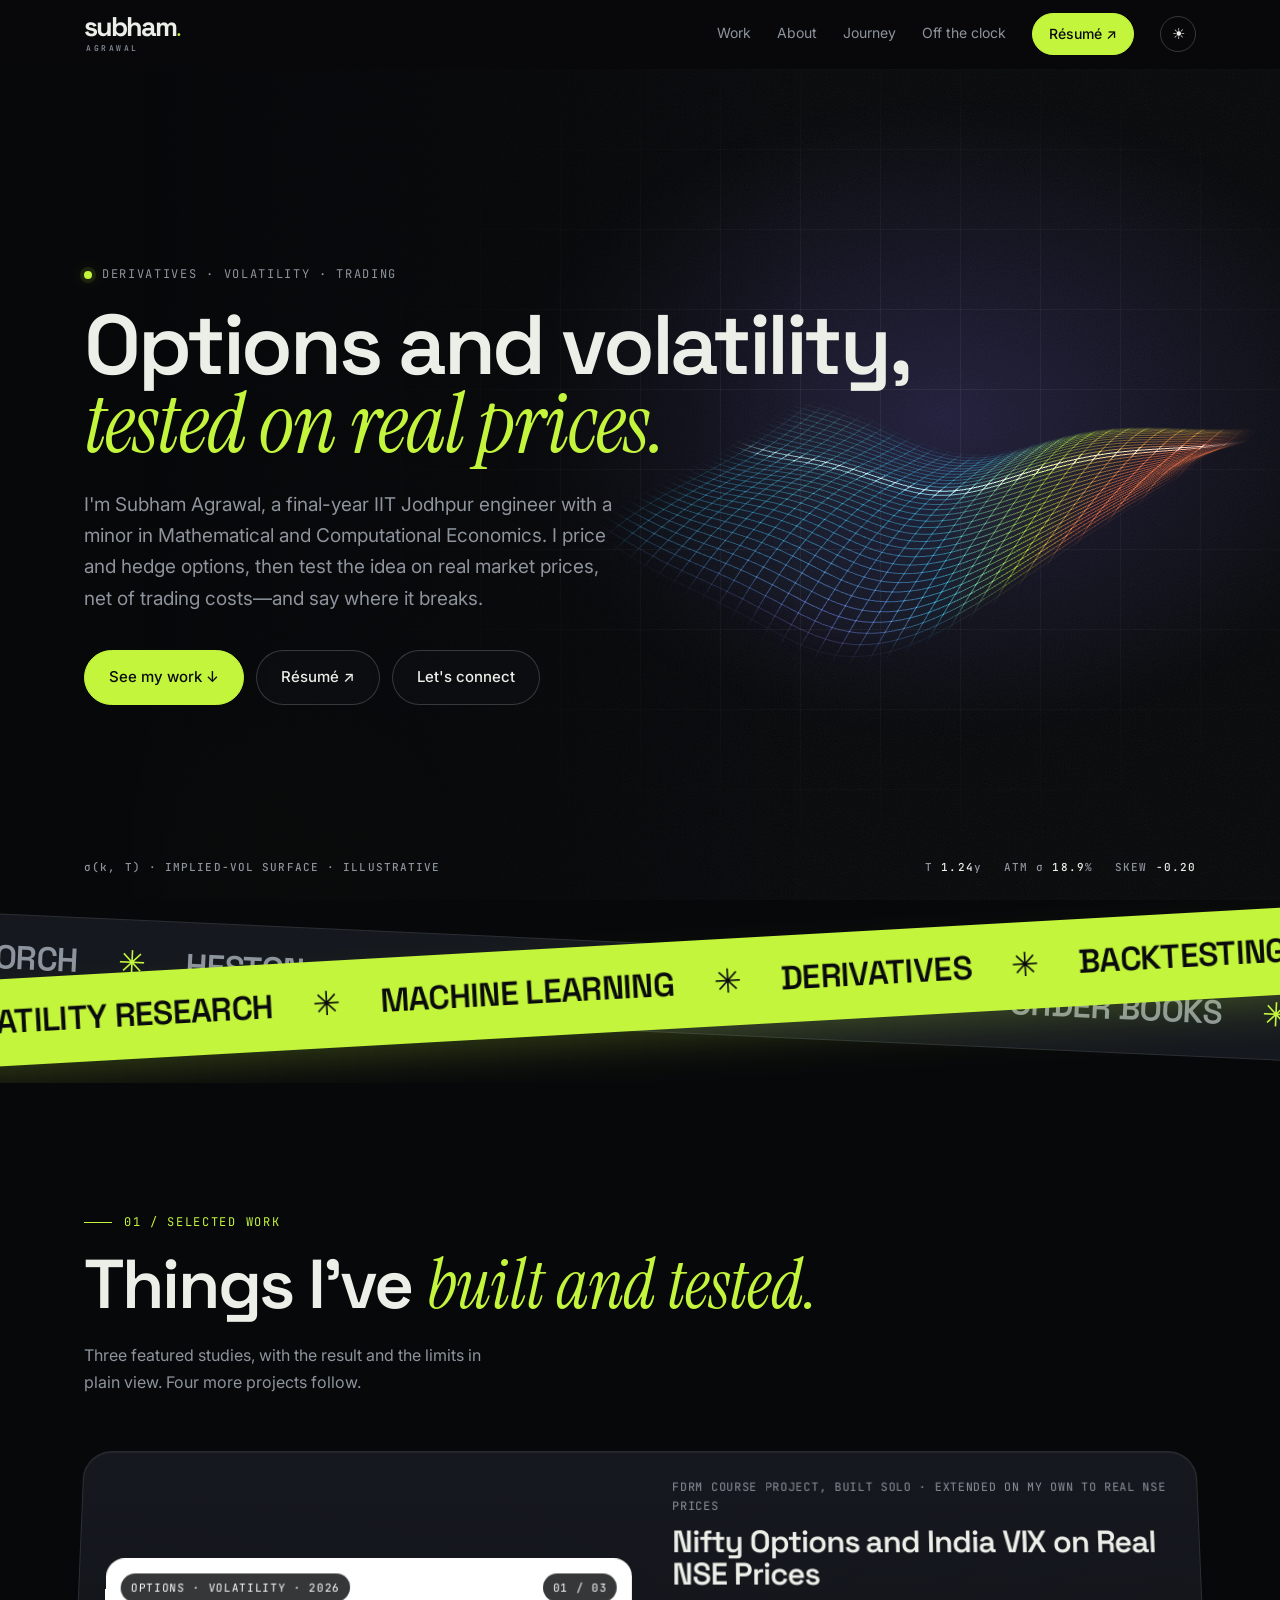
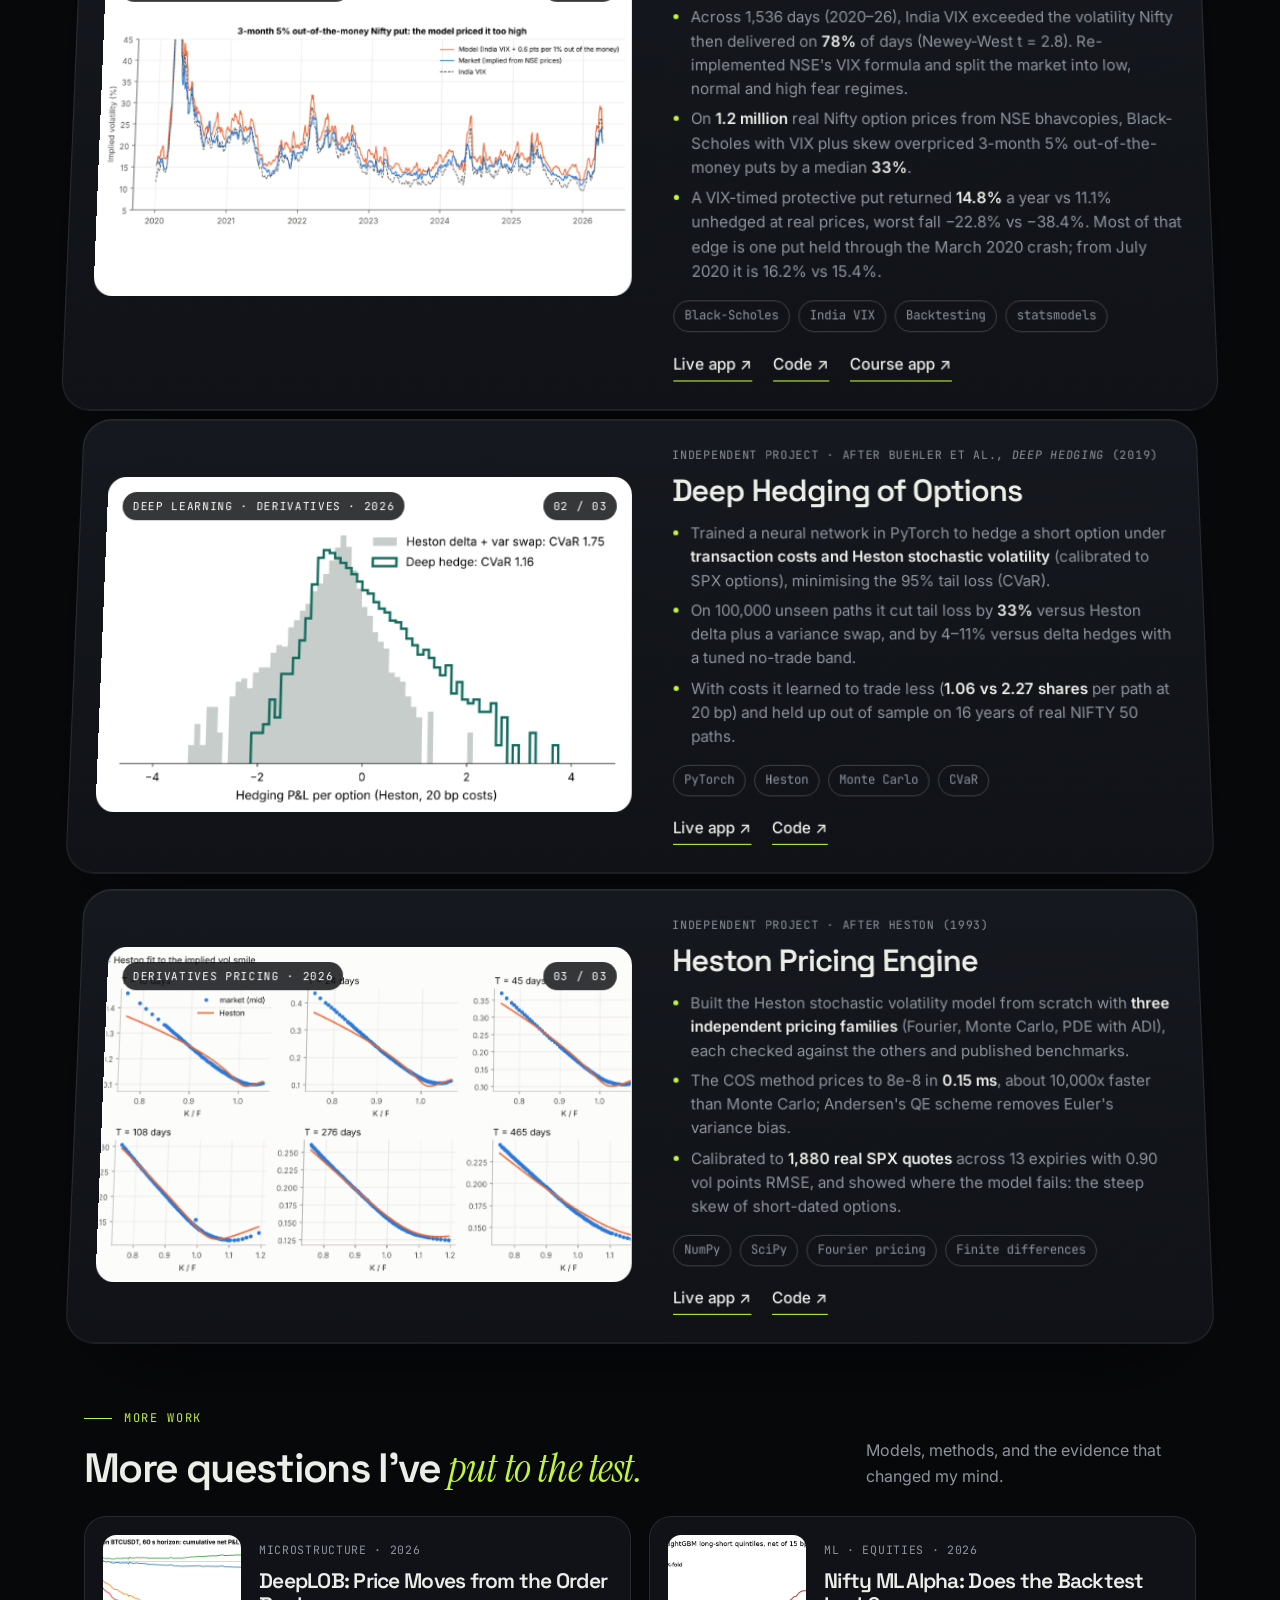
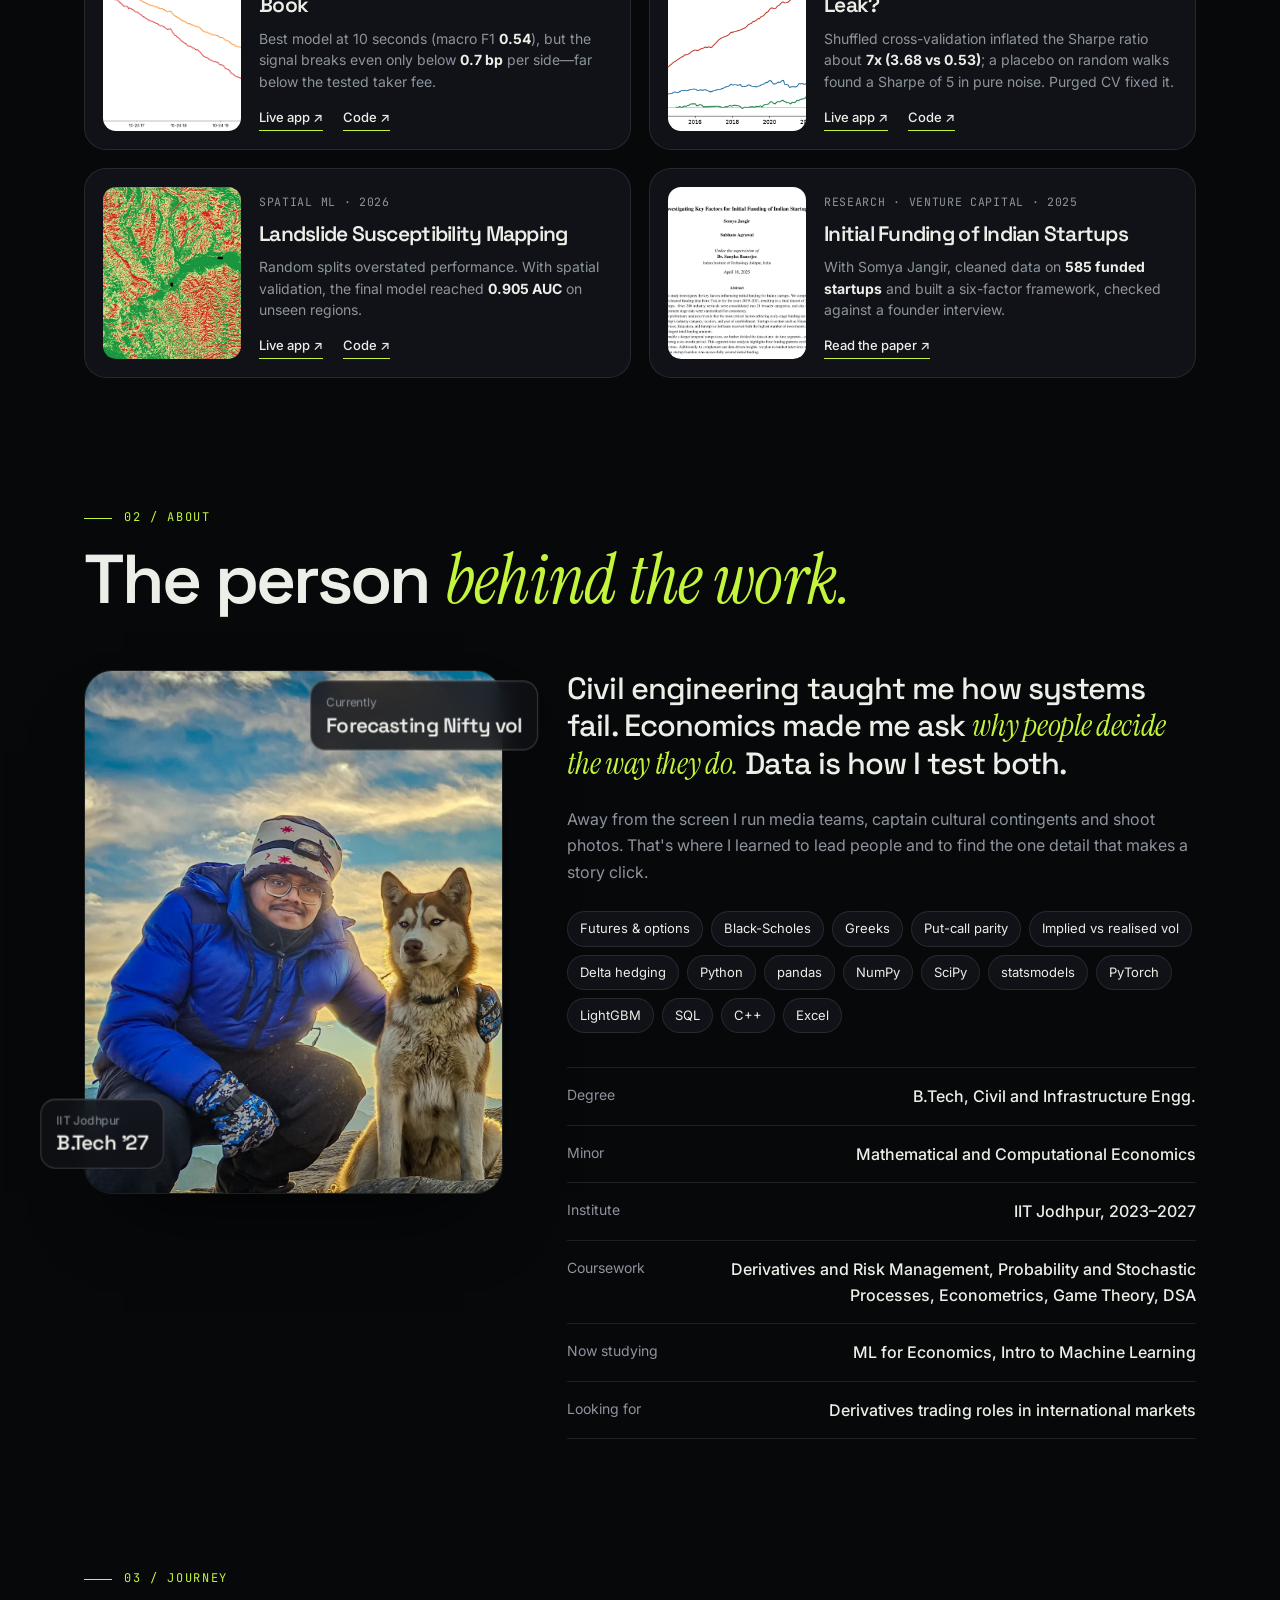
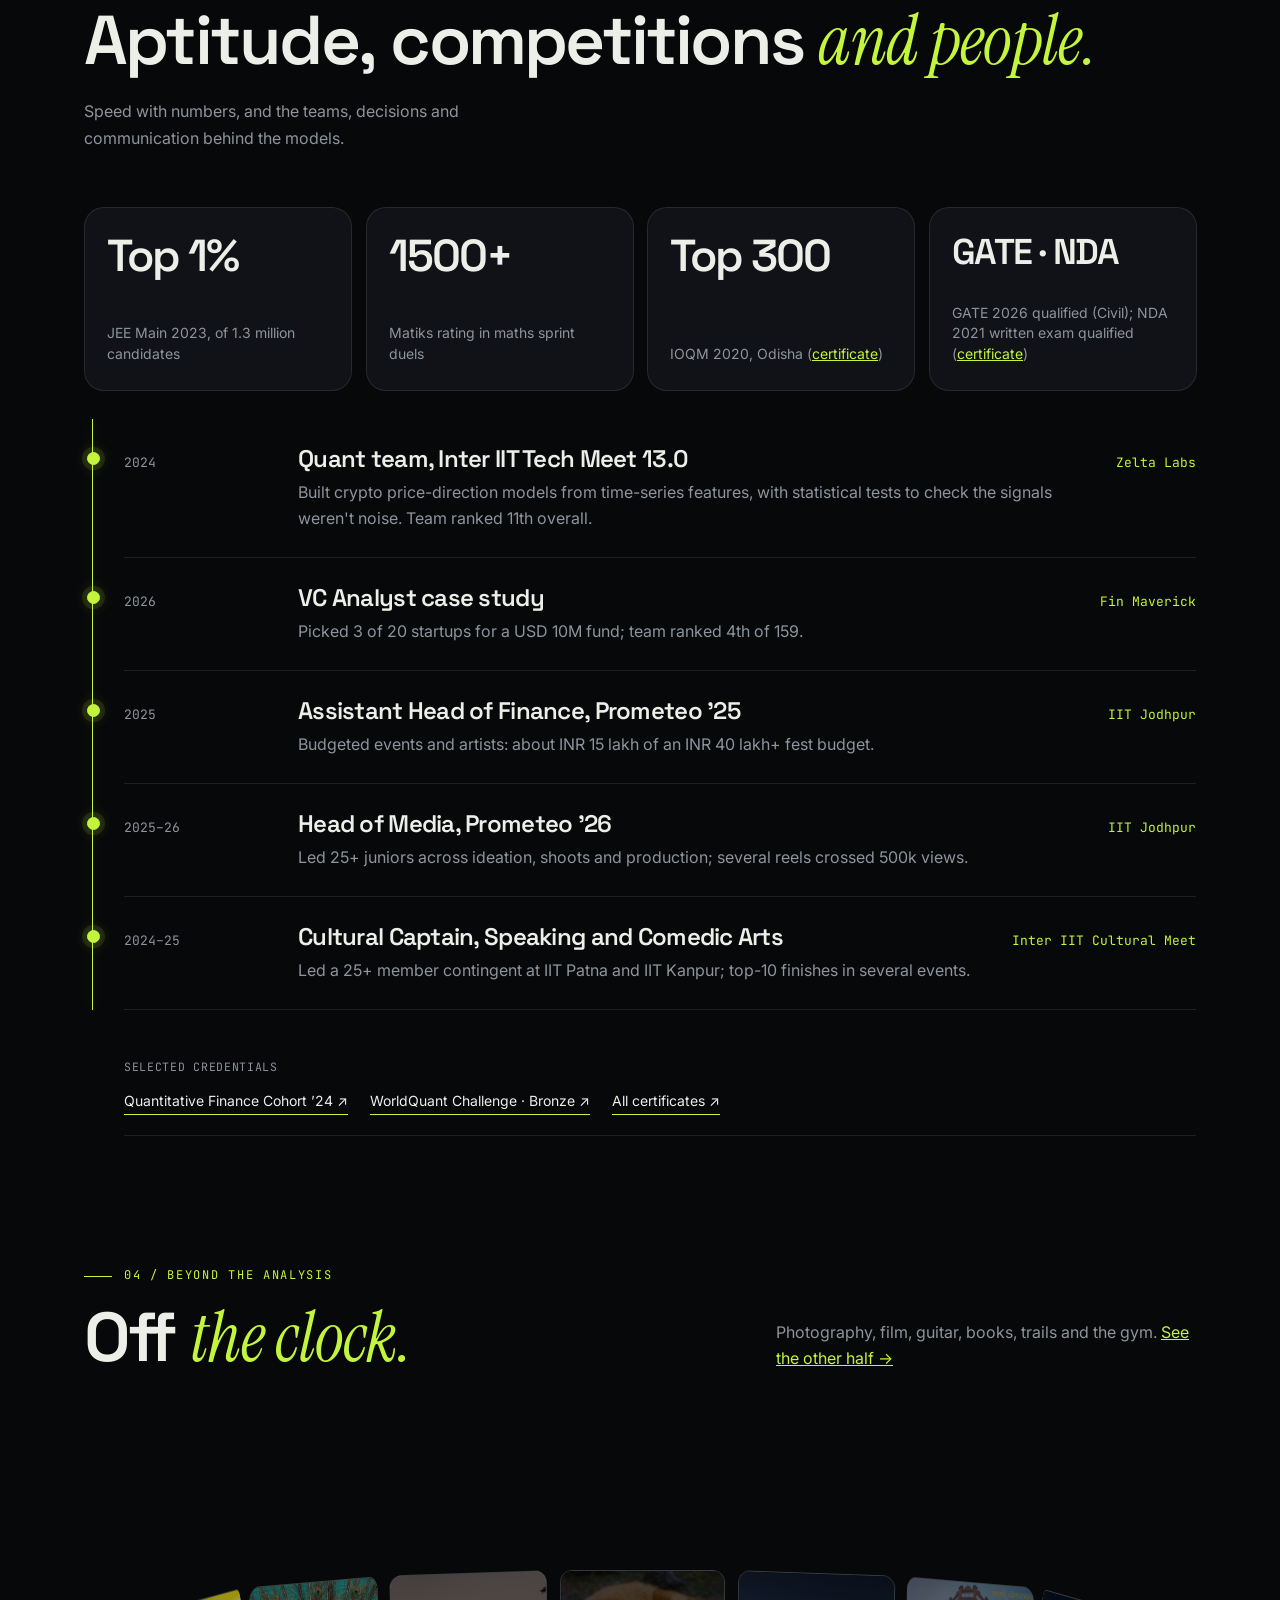
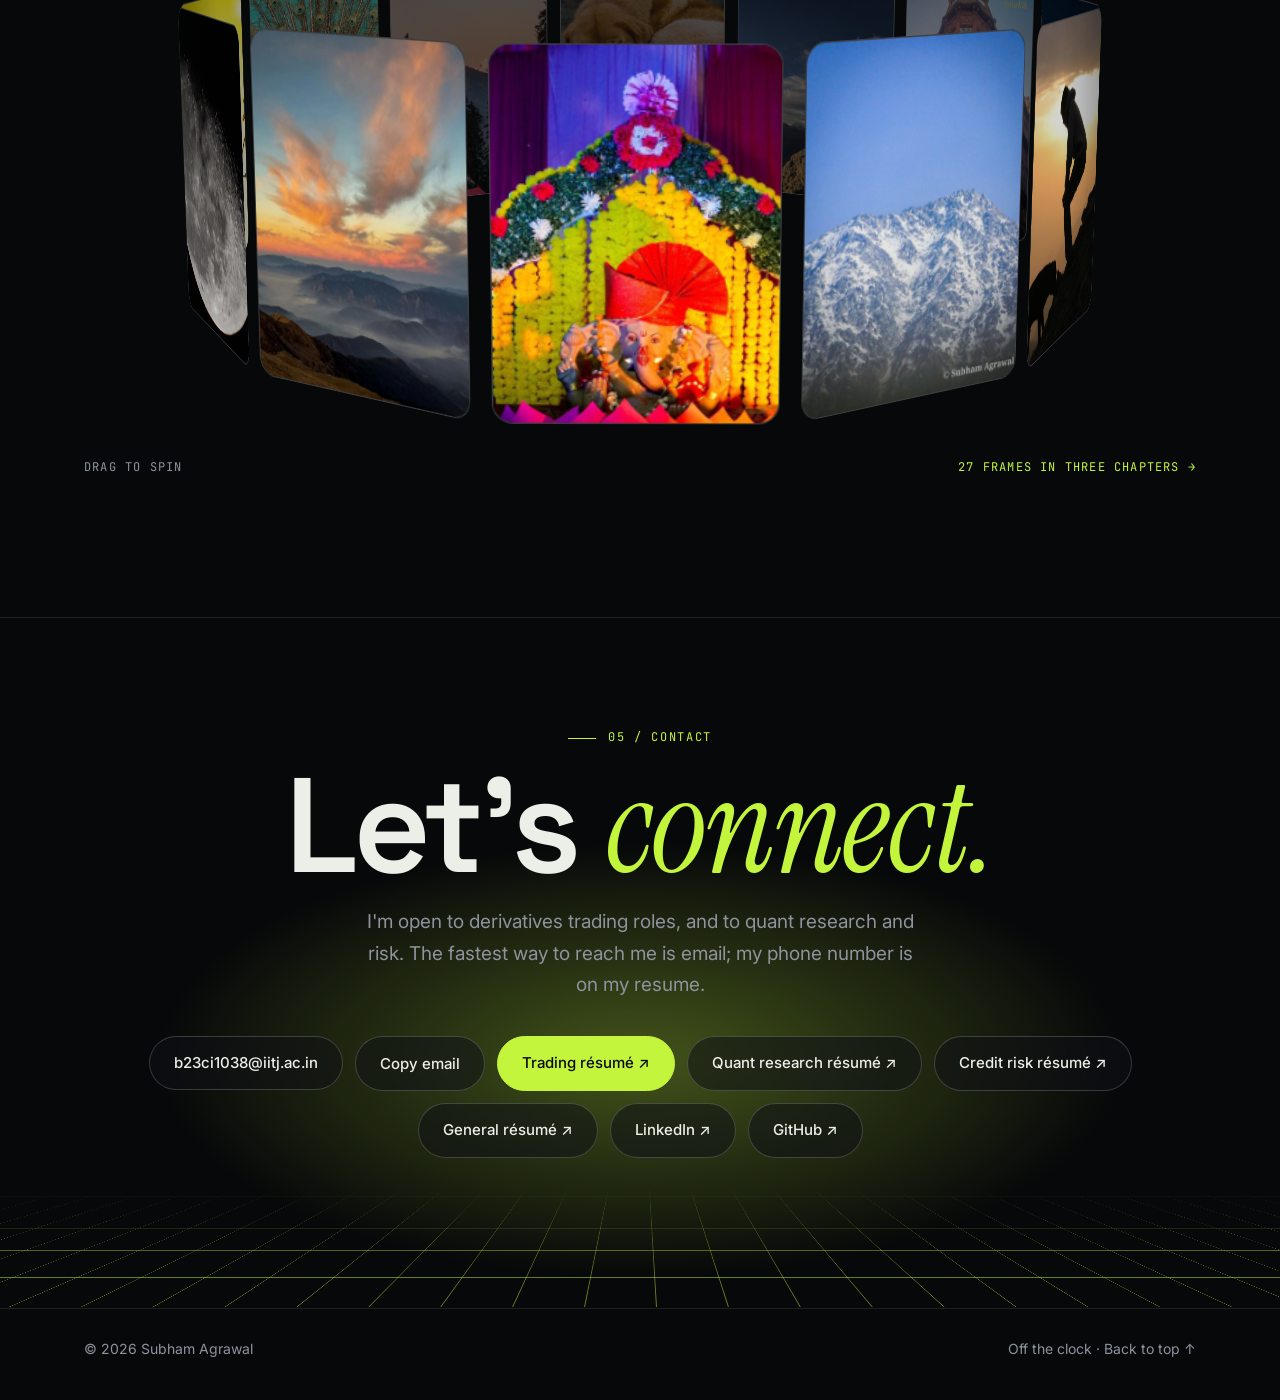
==== commit 8dbde668: "Point the portfolio at derivatives trading roles Lead Work with the Nifty options and India VIX stud" ====
--- a/index.html
+++ b/index.html
@@ -3,12 +3,12 @@
 <head>
 <meta charset="utf-8">
 <meta name="viewport" content="width=device-width, initial-scale=1">
-<title>Subham Agrawal | Quant Research &amp; Derivatives</title>
-<meta name="description" content="Subham Agrawal: final-year IIT Jodhpur undergraduate researching Indian market volatility, India VIX and out-of-sample model testing. Open to quant trading and research roles.">
+<title>Subham Agrawal | Derivatives, Volatility &amp; Trading</title>
+<meta name="description" content="Subham Agrawal: final-year IIT Jodhpur undergraduate who builds and backtests options and volatility models on real NSE, SPX and crypto order-book data. Open to derivatives trading roles.">
 <meta property="og:type" content="website">
 <meta property="og:url" content="https://subham-agrawal.vercel.app/">
-<meta property="og:title" content="Subham Agrawal | Quant Research &amp; Derivatives">
-<meta property="og:description" content="Quant research tested against market reality. Explore derivatives pricing, hedging, volatility, and honest out-of-sample results.">
+<meta property="og:title" content="Subham Agrawal | Derivatives, Volatility &amp; Trading">
+<meta property="og:description" content="Options and volatility models tested on real market prices: India VIX, Nifty puts, Heston, deep hedging and order books, with the limits in plain view.">
 <meta property="og:image" content="https://subham-agrawal.vercel.app/img/social-preview.png">
 <meta property="og:image:width" content="1200">
 <meta property="og:image:height" content="630">
@@ -24,7 +24,7 @@
 <link href="https://fonts.googleapis.com/css2?family=Instrument+Serif:ital@0;1&family=Inter:wght@400;500;600&family=JetBrains+Mono:wght@500&family=Space+Grotesk:wght@500;600;700&display=swap" rel="stylesheet">
 <link rel="stylesheet" href="style.css">
 </head>
-<body data-tag="Quant research, tested against reality.">
+<body data-tag="Options and volatility, tested on real prices.">
 <nav><div class="wrap">
   <a class="logo" href="#" aria-label="Subham Agrawal, home"><span class="brand-word">subham<span class="brand-stop">.</span><small>AGRAWAL</small></span></a>
   <div class="menu">
@@ -32,7 +32,7 @@
     <a href="#about" class="hide-md">About</a>
     <a href="#journey" class="hide-md">Journey</a>
     <a href="life.html">Off the clock</a>
-    <a href="Subham_Agrawal_Resume_QuantResearch.pdf" target="_blank" rel="noopener" class="pill"><span class="pill-long">Quant résumé</span><span class="pill-short">CV</span> ↗</a>
+    <a href="Subham_Agrawal_Resume_Trading.pdf" target="_blank" rel="noopener" class="pill"><span class="pill-long">Résumé</span><span class="pill-short">CV</span> ↗</a>
     <button id="theme" aria-label="Toggle dark mode">☾</button>
     <button class="burger" id="burger" aria-label="Open menu" aria-expanded="false" aria-controls="msheet"><span></span><span></span></button>
   </div>
@@ -47,7 +47,7 @@
       <li style="--i:4"><a href="#contact"><span>05</span>Contact</a></li>
     </ol>
     <div class="ms-foot">
-      <a class="btn primary" href="Subham_Agrawal_Resume_QuantResearch.pdf" target="_blank" rel="noopener">Quant résumé ↗</a>
+      <a class="btn primary" href="Subham_Agrawal_Resume_Trading.pdf" target="_blank" rel="noopener">Résumé ↗</a>
       <a class="btn" href="mailto:b23ci1038@iitj.ac.in">Email</a>
       <a class="btn" href="https://www.linkedin.com/in/subham-agrawal-5b924128a/" target="_blank" rel="noopener">LinkedIn ↗</a>
     </div>
@@ -59,12 +59,12 @@
   <canvas id="surface" aria-hidden="true"></canvas>
   <div class="hero-scrim" aria-hidden="true"></div>
   <div class="wrap hero-in">
-    <div class="eyebrow rise" style="--dl:.15s"><span class="dot"></span>Quant research · Derivatives · Risk</div>
-    <h1>Quant research, <em>tested against reality.</em></h1>
-    <p class="lead rise" style="--dl:.55s">I'm Subham Agrawal, a final-year IIT Jodhpur engineer with a minor in Mathematical and Computational Economics. I build models for markets, then test where they hold up out of sample—and where they don't.</p>
+    <div class="eyebrow rise" style="--dl:.15s"><span class="dot"></span>Derivatives · Volatility · Trading</div>
+    <h1>Options and volatility, <em>tested on real prices.</em></h1>
+    <p class="lead rise" style="--dl:.55s">I'm Subham Agrawal, a final-year IIT Jodhpur engineer with a minor in Mathematical and Computational Economics. I price and hedge options, then test the idea on real market prices, net of trading costs—and say where it breaks.</p>
     <div class="btns rise" style="--dl:.7s">
       <a class="btn primary" href="#work">See my work ↓</a>
-      <a class="btn" href="Subham_Agrawal_Resume_QuantResearch.pdf" target="_blank" rel="noopener">Quant résumé ↗</a>
+      <a class="btn" href="Subham_Agrawal_Resume_Trading.pdf" target="_blank" rel="noopener">Résumé ↗</a>
       <a class="btn" href="#contact">Let's connect</a>
     </div>
   </div>
@@ -93,6 +93,21 @@
   </div>
 
   <div class="projects">
+    <article class="project reveal">
+      <div class="p-img"><span class="tag-float">OPTIONS · VOLATILITY · 2026</span><img src="img/proj-nse-real.png" alt="Implied volatility of a 3-month 5% out-of-the-money Nifty put, 2020 to 2026: the Black-Scholes model priced from India VIX sits above the market price implied from NSE data" loading="lazy"></div>
+      <div>
+        <div class="p-meta">FDRM course project, built solo · extended on my own to real NSE prices</div>
+        <h3>Nifty Options and India VIX on Real NSE Prices</h3>
+        <ul>
+          <li>Across 1,536 days (2020–26), India VIX exceeded the volatility Nifty then delivered on <b>78%</b> of days (Newey-West t = 2.8). Re-implemented NSE's VIX formula and split the market into low, normal and high fear regimes.</li>
+          <li>On <b>1.2 million</b> real Nifty option prices from NSE bhavcopies, Black-Scholes with VIX plus skew overpriced 3-month 5% out-of-the-money puts by a median <b>33%</b>.</li>
+          <li>A VIX-timed protective put returned <b>14.8%</b> a year vs 11.1% unhedged at real prices, worst fall −22.8% vs −38.4%. Most of that edge is one put held through the March 2020 crash; from July 2020 it is 16.2% vs 15.4%.</li>
+        </ul>
+        <div class="chips"><span class="chip">Black-Scholes</span><span class="chip">India VIX</span><span class="chip">Backtesting</span><span class="chip">statsmodels</span></div>
+        <div class="p-links"><a href="https://subham-nifty-hedge.streamlit.app/" target="_blank" rel="noopener">Live app ↗</a><a href="https://github.com/Subham1709/Nifty_Hedge_Real_Data" target="_blank" rel="noopener">Code ↗</a><a href="https://subham-fdrm-vix.streamlit.app/" target="_blank" rel="noopener">Course app ↗</a></div>
+      </div>
+    </article>
+
     <article class="project reveal">
       <div class="p-img"><span class="tag-float">DEEP LEARNING · DERIVATIVES · 2026</span><img src="img/proj-hedge.png" alt="Distribution of hedging profit and loss: deep hedge versus Heston delta hedge, with a much thinner loss tail for the deep hedge" loading="lazy"></div>
       <div>
@@ -123,20 +138,6 @@
       </div>
     </article>
 
-    <article class="project reveal">
-      <div class="p-img"><span class="tag-float">ML · EQUITIES · 2026</span><img src="img/proj-nifty.png" alt="Equity curves of a LightGBM long-short Nifty 100 strategy under naive, purged and walk-forward validation" loading="lazy"></div>
-      <div>
-        <div class="p-meta">Independent project · after López de Prado (2018)</div>
-        <h3>Nifty ML Alpha: Does the Backtest Leak?</h3>
-        <ul>
-          <li>Ranked 98 Nifty 100 stocks by next-month return with LightGBM and ridge on 15 price and volume features, 2010–2026, as a long-short portfolio net of 15 bps costs.</li>
-          <li>Shuffled K-fold inflated the Sharpe ratio about <b>7x (3.68 vs 0.53)</b>; purged, embargoed K-fold and walk-forward agree on the honest number.</li>
-          <li>A placebo on random-walk stocks proved it: naive K-fold found a <b>Sharpe of 5 in pure noise</b>, the leak-free methods found nothing. Out of sample the simple ridge model won.</li>
-        </ul>
-        <div class="chips"><span class="chip">LightGBM</span><span class="chip">Purged CV</span><span class="chip">Walk-forward</span><span class="chip">Backtesting</span></div>
-        <div class="p-links"><a href="https://subham-nifty-ml-alpha.streamlit.app/" target="_blank" rel="noopener">Live app ↗</a><a href="https://github.com/Subham1709/Nifty_ML_Alpha" target="_blank" rel="noopener">Code ↗</a></div>
-      </div>
-    </article>
 
 
   </div>
@@ -152,10 +153,10 @@
       <div class="p-links"><a href="https://subham-deeplob.streamlit.app/" target="_blank" rel="noopener">Live app ↗</a><a href="https://github.com/Subham1709/DeepLOB" target="_blank" rel="noopener">Code ↗</a></div></div>
     </article>
     <article class="work-mini reveal">
-      <img src="img/proj-vix.png" alt="India VIX and realised Nifty volatility" loading="lazy">
-      <div><span class="p-meta">VOLATILITY · 2026</span><h4>Volatility Dynamics and the Fear Index</h4>
-      <p>Across 1,536 days, implied volatility exceeded realised volatility on <b>78% of days</b>; a VIX-timed protective put reduced backtested maximum drawdown from <b>−38% to −22%</b>.</p>
-      <div class="p-links"><a href="https://subham-fdrm-vix.streamlit.app/" target="_blank" rel="noopener">Live app ↗</a><a href="https://github.com/Subham1709/FDRM_VIX" target="_blank" rel="noopener">Code ↗</a></div></div>
+      <img src="img/proj-nifty.png" alt="Equity curves of a LightGBM long-short Nifty 100 strategy under naive, purged and walk-forward validation" loading="lazy">
+      <div><span class="p-meta">ML · EQUITIES · 2026</span><h4>Nifty ML Alpha: Does the Backtest Leak?</h4>
+      <p>Shuffled cross-validation inflated the Sharpe ratio about <b>7x (3.68 vs 0.53)</b>; a placebo on random walks found a Sharpe of 5 in pure noise. Purged CV fixed it.</p>
+      <div class="p-links"><a href="https://subham-nifty-ml-alpha.streamlit.app/" target="_blank" rel="noopener">Live app ↗</a><a href="https://github.com/Subham1709/Nifty_ML_Alpha" target="_blank" rel="noopener">Code ↗</a></div></div>
     </article>
     <article class="work-mini reveal">
       <img src="img/proj-landslide.jpg" alt="Landslide susceptibility map of Hamirpur" loading="lazy">
@@ -187,26 +188,33 @@
         <p class="big">Civil engineering taught me how systems fail. Economics made me ask <em>why people decide the way they do.</em> Data is how I test both.</p>
         <p style="color:var(--muted);margin-top:22px">Away from the screen I run media teams, captain cultural contingents and shoot photos. That's where I learned to lead people and to find the one detail that makes a story click.</p>
         <div class="toolkit">
-          <span>Python</span><span>pandas</span><span>NumPy</span><span>SciPy</span><span>statsmodels</span><span>scikit-learn</span><span>XGBoost</span><span>SQL</span><span>C++</span><span>Black-Scholes</span><span>Greeks</span><span>HAR</span><span>Newey-West</span><span>Google Earth Engine</span>
+          <span>Futures &amp; options</span><span>Black-Scholes</span><span>Greeks</span><span>Put-call parity</span><span>Implied vs realised vol</span><span>Delta hedging</span><span>Python</span><span>pandas</span><span>NumPy</span><span>SciPy</span><span>statsmodels</span><span>PyTorch</span><span>LightGBM</span><span>SQL</span><span>C++</span><span>Excel</span>
         </div>
       </div>
       <div class="facts reveal">
         <div class="fact"><span>Degree</span><span>B.Tech, Civil and Infrastructure Engg.</span></div>
         <div class="fact"><span>Minor</span><span>Mathematical and Computational Economics</span></div>
         <div class="fact"><span>Institute</span><span>IIT Jodhpur, 2023–2027</span></div>
-        <div class="fact"><span>Coursework</span><span>Probability and Stochastic Processes, Econometrics, Game Theory, DSA</span></div>
-        <div class="fact"><span>Now studying</span><span>Derivatives and Risk Management, ML for Economics</span></div>
-        <div class="fact"><span>Looking for</span><span>Quant trading, quant research and risk roles</span></div>
+        <div class="fact"><span>Coursework</span><span>Derivatives and Risk Management, Probability and Stochastic Processes, Econometrics, Game Theory, DSA</span></div>
+        <div class="fact"><span>Now studying</span><span>ML for Economics, Intro to Machine Learning</span></div>
+        <div class="fact"><span>Looking for</span><span>Derivatives trading roles in international markets</span></div>
       </div>
     </div>
   </div>
 </section>
 
 <section id="journey">
-  <div class="sec-head reveal"><div><span class="num">03 / JOURNEY</span><h2>Competitions <em>and people.</em></h2></div><p>The work behind the models: teams, decisions, and communication.</p></div>
+  <div class="sec-head reveal"><div><span class="num">03 / JOURNEY</span><h2>Aptitude, competitions <em>and people.</em></h2></div><p>Speed with numbers, and the teams, decisions and communication behind the models.</p></div>
+  <div class="stats reveal" style="margin-bottom:28px">
+    <div class="stat"><b>Top 1%</b><span>JEE Main 2023, of 1.3 million candidates</span></div>
+    <div class="stat"><b>1500+</b><span>Matiks rating in maths sprint duels</span></div>
+    <div class="stat"><b>Top 300</b><span>IOQM 2020, Odisha (<a href="https://drive.google.com/file/d/14cF2TTk1Kzqj_IvLtD4ZMzSbuDEJDora/view?usp=sharing" target="_blank" rel="noopener" style="color:var(--accent)">certificate</a>)</span></div>
+    <div class="stat"><b class="sm">GATE · NDA</b><span>GATE 2026 qualified (Civil); NDA 2021 written exam qualified (<a href="https://drive.google.com/file/d/1k-SbwXJn2bZvTMqCk4ZUnFNvO1J3trE7/view?usp=sharing" target="_blank" rel="noopener" style="color:var(--accent)">certificate</a>)</span></div>
+  </div>
   <div class="timeline">
     <div class="tl reveal"><span class="yr">2024</span><div><h4>Quant team, Inter IIT Tech Meet 13.0</h4><p>Built crypto price-direction models from time-series features, with statistical tests to check the signals weren't noise. Team ranked 11th overall.</p></div><span class="org">Zelta Labs</span></div>
     <div class="tl reveal"><span class="yr">2026</span><div><h4>VC Analyst case study</h4><p>Picked 3 of 20 startups for a USD 10M fund; team ranked 4th of 159.</p></div><span class="org">Fin Maverick</span></div>
+    <div class="tl reveal"><span class="yr">2025</span><div><h4>Assistant Head of Finance, Prometeo '25</h4><p>Budgeted events and artists: about INR 15 lakh of an INR 40 lakh+ fest budget.</p></div><span class="org">IIT Jodhpur</span></div>
     <div class="tl reveal"><span class="yr">2025–26</span><div><h4>Head of Media, Prometeo '26</h4><p>Led 25+ juniors across ideation, shoots and production; several reels crossed 500k views.</p></div><span class="org">IIT Jodhpur</span></div>
     <div class="tl reveal"><span class="yr">2024–25</span><div><h4>Cultural Captain, Speaking and Comedic Arts</h4><p>Led a 25+ member contingent at IIT Patna and IIT Kanpur; top-10 finishes in several events.</p></div><span class="org">Inter IIT Cultural Meet</span></div>
   </div>
@@ -245,10 +253,11 @@
   <div class="wrap reveal">
     <span class="num">05 / CONTACT</span>
     <h2>Let's <em>connect.</em></h2>
-    <p class="lead" style="margin:18px auto 0">I'm open to quant trading, research and risk roles. The fastest way to reach me is email; my phone number is on my resume.</p>
+    <p class="lead" style="margin:18px auto 0">I'm open to derivatives trading roles, and to quant research and risk. The fastest way to reach me is email; my phone number is on my resume.</p>
     <div class="btns">
-      <a class="btn primary" href="mailto:b23ci1038@iitj.ac.in">b23ci1038@iitj.ac.in</a>
+      <a class="btn" href="mailto:b23ci1038@iitj.ac.in">b23ci1038@iitj.ac.in</a>
       <button class="btn" id="copy">Copy email</button>
+      <a class="btn primary" href="Subham_Agrawal_Resume_Trading.pdf" target="_blank" rel="noopener">Trading résumé ↗</a>
       <a class="btn" href="Subham_Agrawal_Resume_QuantResearch.pdf" target="_blank" rel="noopener">Quant research résumé ↗</a>
       <a class="btn" href="Subham_Agrawal_Resume_CreditRisk.pdf" target="_blank" rel="noopener">Credit risk résumé ↗</a>
       <a class="btn" href="Subham_Agrawal_Resume.pdf" target="_blank" rel="noopener">General résumé ↗</a>
